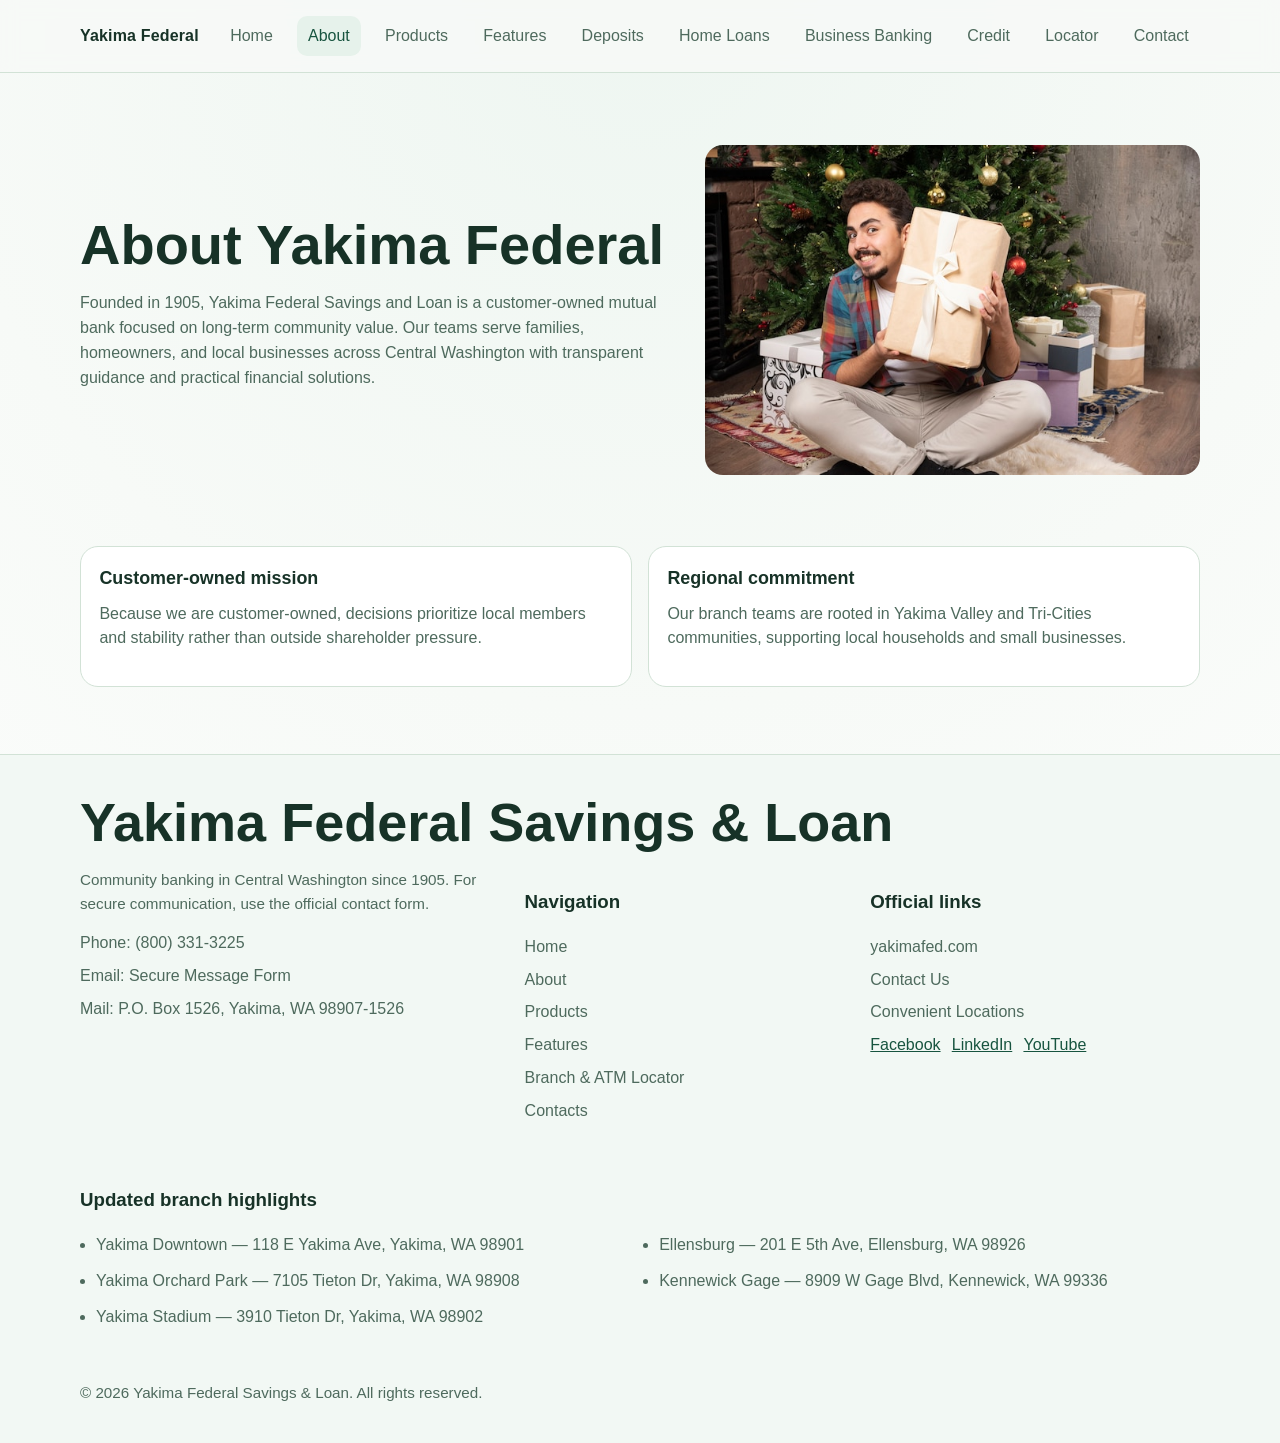
==== yak/about/index.html @ e7537147 "Rebuild site pages with local navigation and shared scripts" ====
<!DOCTYPE html>
<html lang="en">
<head>
  <meta charset="UTF-8">
  <meta name="viewport" content="width=device-width, initial-scale=1.0">
  <title>About | Yakima Federal</title>
  <link rel="stylesheet" href="../css2.css">
  <link rel="stylesheet" href="../site.css">
</head>
<body>
<header class="topbar">
  <div class="container nav-wrap">
    <a class="brand" href="../index.html">Yakima Federal</a>
    <button class="menu-toggle" aria-expanded="false" aria-label="Open menu">Menu</button>
    <nav class="nav-links"><a class="" href="../index.html">Home</a><a class="active" href="../about/index.html">About</a><a class="" href="../products/index.html">Products</a><a class="" href="../features/index.html">Features</a><a class="" href="../deposits-products/index.html">Deposits</a><a class="" href="../home-loans/index.html">Home Loans</a><a class="" href="../business-banking/index.html">Business Banking</a><a class="" href="../credit/index.html">Credit</a><a class="" href="../branch-atm-locator/index.html">Locator</a><a class="" href="../contact/index.html">Contact</a></nav>
  </div>
</header>

<main>
  <section class="hero">
    <div class="container hero-grid">
      <div>
        <h1>About Yakima Federal</h1>
        <p>Founded in 1905, Yakima Federal Savings and Loan is a customer-owned mutual bank focused on long-term community value. Our teams serve families, homeowners, and local businesses across Central Washington with transparent guidance and practical financial solutions.</p>
      </div>
      <img src="portrait-successful-businesswoman-standing-office-smiling-camera_114579-78964.jpg" alt="Yakima Federal leadership">
    </div>
  </section>
  <section class="section" id="information">
    <div class="container grid grid-2">
      <article class="card"><h3>Customer-owned mission</h3><p>Because we are customer-owned, decisions prioritize local members and stability rather than outside shareholder pressure.</p></article>
      <article class="card"><h3>Regional commitment</h3><p>Our branch teams are rooted in Yakima Valley and Tri-Cities communities, supporting local households and small businesses.</p></article>
    </div>
  </section>
</main>
<footer>
  <div class="container footer-inner">
    <h2 class="footer-title">Yakima Federal Savings &amp; Loan</h2>
    <div class="footer-grid">
      <div>
        <p class="small">Community banking in Central Washington since 1905. For secure communication, use the official contact form.</p>
        <ul class="footer-list">
          <li>Phone: <a href="tel:+18003313225">(800) 331-3225</a></li>
          <li>Email: <a href="https://www.yakimafed.com/contact-us/" target="_blank" rel="noopener">Secure Message Form</a></li>
          <li>Mail: P.O. Box 1526, Yakima, WA 98907-1526</li>
        </ul>
      </div>
      <div>
        <h3>Navigation</h3>
        <ul class="footer-list">
          <li><a href="../index.html">Home</a></li>
          <li><a href="../about/index.html">About</a></li>
          <li><a href="../products/index.html">Products</a></li>
          <li><a href="../features/index.html">Features</a></li>
          <li><a href="../branch-atm-locator/index.html">Branch &amp; ATM Locator</a></li>
          <li><a href="../contact/index.html">Contacts</a></li>
        </ul>
      </div>
      <div>
        <h3>Official links</h3>
        <ul class="footer-list">
          <li><a href="https://www.yakimafed.com" target="_blank" rel="noopener">yakimafed.com</a></li>
          <li><a href="https://www.yakimafed.com/contact-us/" target="_blank" rel="noopener">Contact Us</a></li>
          <li><a href="https://www.yakimafed.com/convenient-locations/" target="_blank" rel="noopener">Convenient Locations</a></li>
        </ul>
        <div class="socials">
          <a href="https://www.facebook.com/yakfed" target="_blank" rel="noopener">Facebook</a>
          <a href="https://www.linkedin.com/company/yakfed/" target="_blank" rel="noopener">LinkedIn</a>
          <a href="https://www.youtube.com/@yakimafederal_official" target="_blank" rel="noopener">YouTube</a>
        </div>
      </div>
    </div>
    <div class="section">
      <h3>Updated branch highlights</h3>
      <ul class="location-list"><li>Yakima Downtown — 118 E Yakima Ave, Yakima, WA 98901</li><li>Yakima Orchard Park — 7105 Tieton Dr, Yakima, WA 98908</li><li>Yakima Stadium — 3910 Tieton Dr, Yakima, WA 98902</li><li>Ellensburg — 201 E 5th Ave, Ellensburg, WA 98926</li><li>Kennewick Gage — 8909 W Gage Blvd, Kennewick, WA 99336</li></ul>
    </div>
    <p class="small">© <span class="current-year"></span> Yakima Federal Savings &amp; Loan. All rights reserved.</p>
  </div>
</footer><script src="../site.js"></script>
</body>
</html>
---- yak/css2.css ----
@font-face { font-family: "Inter"; src: url("") format("woff2"); font-style: italic; font-weight: 100; font-display: swap; unicode-range: U+460-52F, U+1C80-1C8A, U+20B4, U+2DE0-2DFF, U+A640-A69F, U+FE2E-FE2F; }
@font-face { font-family: "Inter"; src: url("") format("woff2"); font-style: italic; font-weight: 100; font-display: swap; unicode-range: U+301, U+400-45F, U+490-491, U+4B0-4B1, U+2116; }
@font-face { font-family: "Inter"; src: url("") format("woff2"); font-style: italic; font-weight: 100; font-display: swap; unicode-range: U+1F00-1FFF; }
@font-face { font-family: "Inter"; src: url("") format("woff2"); font-style: italic; font-weight: 100; font-display: swap; unicode-range: U+370-377, U+37A-37F, U+384-38A, U+38C, U+38E-3A1, U+3A3-3FF; }
@font-face { font-family: "Inter"; src: url("") format("woff2"); font-style: italic; font-weight: 100; font-display: swap; unicode-range: U+102-103, U+110-111, U+128-129, U+168-169, U+1A0-1A1, U+1AF-1B0, U+300-301, U+303-304, U+308-309, U+323, U+329, U+1EA0-1EF9, U+20AB; }
@font-face { font-family: "Inter"; src: url("") format("woff2"); font-style: italic; font-weight: 100; font-display: swap; unicode-range: U+100-2BA, U+2BD-2C5, U+2C7-2CC, U+2CE-2D7, U+2DD-2FF, U+304, U+308, U+329, U+1D00-1DBF, U+1E00-1E9F, U+1EF2-1EFF, U+2020, U+20A0-20AB, U+20AD-20C0, U+2113, U+2C60-2C7F, U+A720-A7FF; }
@font-face { font-family: "Inter"; src: url("") format("woff2"); font-style: italic; font-weight: 100; font-display: swap; unicode-range: U+0-FF, U+131, U+152-153, U+2BB-2BC, U+2C6, U+2DA, U+2DC, U+304, U+308, U+329, U+2000-206F, U+20AC, U+2122, U+2191, U+2193, U+2212, U+2215, U+FEFF, U+FFFD; }
@font-face { font-family: "Inter"; src: url("") format("woff2"); font-style: italic; font-weight: 200; font-display: swap; unicode-range: U+460-52F, U+1C80-1C8A, U+20B4, U+2DE0-2DFF, U+A640-A69F, U+FE2E-FE2F; }
@font-face { font-family: "Inter"; src: url("") format("woff2"); font-style: italic; font-weight: 200; font-display: swap; unicode-range: U+301, U+400-45F, U+490-491, U+4B0-4B1, U+2116; }
@font-face { font-family: "Inter"; src: url("") format("woff2"); font-style: italic; font-weight: 200; font-display: swap; unicode-range: U+1F00-1FFF; }
@font-face { font-family: "Inter"; src: url("") format("woff2"); font-style: italic; font-weight: 200; font-display: swap; unicode-range: U+370-377, U+37A-37F, U+384-38A, U+38C, U+38E-3A1, U+3A3-3FF; }
@font-face { font-family: "Inter"; src: url("") format("woff2"); font-style: italic; font-weight: 200; font-display: swap; unicode-range: U+102-103, U+110-111, U+128-129, U+168-169, U+1A0-1A1, U+1AF-1B0, U+300-301, U+303-304, U+308-309, U+323, U+329, U+1EA0-1EF9, U+20AB; }
@font-face { font-family: "Inter"; src: url("") format("woff2"); font-style: italic; font-weight: 200; font-display: swap; unicode-range: U+100-2BA, U+2BD-2C5, U+2C7-2CC, U+2CE-2D7, U+2DD-2FF, U+304, U+308, U+329, U+1D00-1DBF, U+1E00-1E9F, U+1EF2-1EFF, U+2020, U+20A0-20AB, U+20AD-20C0, U+2113, U+2C60-2C7F, U+A720-A7FF; }
@font-face { font-family: "Inter"; src: url("") format("woff2"); font-style: italic; font-weight: 200; font-display: swap; unicode-range: U+0-FF, U+131, U+152-153, U+2BB-2BC, U+2C6, U+2DA, U+2DC, U+304, U+308, U+329, U+2000-206F, U+20AC, U+2122, U+2191, U+2193, U+2212, U+2215, U+FEFF, U+FFFD; }
@font-face { font-family: "Inter"; src: url("") format("woff2"); font-style: italic; font-weight: 300; font-display: swap; unicode-range: U+460-52F, U+1C80-1C8A, U+20B4, U+2DE0-2DFF, U+A640-A69F, U+FE2E-FE2F; }
@font-face { font-family: "Inter"; src: url("") format("woff2"); font-style: italic; font-weight: 300; font-display: swap; unicode-range: U+301, U+400-45F, U+490-491, U+4B0-4B1, U+2116; }
@font-face { font-family: "Inter"; src: url("") format("woff2"); font-style: italic; font-weight: 300; font-display: swap; unicode-range: U+1F00-1FFF; }
@font-face { font-family: "Inter"; src: url("") format("woff2"); font-style: italic; font-weight: 300; font-display: swap; unicode-range: U+370-377, U+37A-37F, U+384-38A, U+38C, U+38E-3A1, U+3A3-3FF; }
@font-face { font-family: "Inter"; src: url("") format("woff2"); font-style: italic; font-weight: 300; font-display: swap; unicode-range: U+102-103, U+110-111, U+128-129, U+168-169, U+1A0-1A1, U+1AF-1B0, U+300-301, U+303-304, U+308-309, U+323, U+329, U+1EA0-1EF9, U+20AB; }
@font-face { font-family: "Inter"; src: url("") format("woff2"); font-style: italic; font-weight: 300; font-display: swap; unicode-range: U+100-2BA, U+2BD-2C5, U+2C7-2CC, U+2CE-2D7, U+2DD-2FF, U+304, U+308, U+329, U+1D00-1DBF, U+1E00-1E9F, U+1EF2-1EFF, U+2020, U+20A0-20AB, U+20AD-20C0, U+2113, U+2C60-2C7F, U+A720-A7FF; }
@font-face { font-family: "Inter"; src: url("") format("woff2"); font-style: italic; font-weight: 300; font-display: swap; unicode-range: U+0-FF, U+131, U+152-153, U+2BB-2BC, U+2C6, U+2DA, U+2DC, U+304, U+308, U+329, U+2000-206F, U+20AC, U+2122, U+2191, U+2193, U+2212, U+2215, U+FEFF, U+FFFD; }
@font-face { font-family: "Inter"; src: url("") format("woff2"); font-style: italic; font-weight: 400; font-display: swap; unicode-range: U+460-52F, U+1C80-1C8A, U+20B4, U+2DE0-2DFF, U+A640-A69F, U+FE2E-FE2F; }
@font-face { font-family: "Inter"; src: url("") format("woff2"); font-style: italic; font-weight: 400; font-display: swap; unicode-range: U+301, U+400-45F, U+490-491, U+4B0-4B1, U+2116; }
@font-face { font-family: "Inter"; src: url("") format("woff2"); font-style: italic; font-weight: 400; font-display: swap; unicode-range: U+1F00-1FFF; }
@font-face { font-family: "Inter"; src: url("") format("woff2"); font-style: italic; font-weight: 400; font-display: swap; unicode-range: U+370-377, U+37A-37F, U+384-38A, U+38C, U+38E-3A1, U+3A3-3FF; }
@font-face { font-family: "Inter"; src: url("") format("woff2"); font-style: italic; font-weight: 400; font-display: swap; unicode-range: U+102-103, U+110-111, U+128-129, U+168-169, U+1A0-1A1, U+1AF-1B0, U+300-301, U+303-304, U+308-309, U+323, U+329, U+1EA0-1EF9, U+20AB; }
@font-face { font-family: "Inter"; src: url("") format("woff2"); font-style: italic; font-weight: 400; font-display: swap; unicode-range: U+100-2BA, U+2BD-2C5, U+2C7-2CC, U+2CE-2D7, U+2DD-2FF, U+304, U+308, U+329, U+1D00-1DBF, U+1E00-1E9F, U+1EF2-1EFF, U+2020, U+20A0-20AB, U+20AD-20C0, U+2113, U+2C60-2C7F, U+A720-A7FF; }
@font-face { font-family: "Inter"; src: url("") format("woff2"); font-style: italic; font-weight: 400; font-display: swap; unicode-range: U+0-FF, U+131, U+152-153, U+2BB-2BC, U+2C6, U+2DA, U+2DC, U+304, U+308, U+329, U+2000-206F, U+20AC, U+2122, U+2191, U+2193, U+2212, U+2215, U+FEFF, U+FFFD; }
@font-face { font-family: "Inter"; src: url("") format("woff2"); font-style: italic; font-weight: 500; font-display: swap; unicode-range: U+460-52F, U+1C80-1C8A, U+20B4, U+2DE0-2DFF, U+A640-A69F, U+FE2E-FE2F; }
@font-face { font-family: "Inter"; src: url("") format("woff2"); font-style: italic; font-weight: 500; font-display: swap; unicode-range: U+301, U+400-45F, U+490-491, U+4B0-4B1, U+2116; }
@font-face { font-family: "Inter"; src: url("") format("woff2"); font-style: italic; font-weight: 500; font-display: swap; unicode-range: U+1F00-1FFF; }
@font-face { font-family: "Inter"; src: url("") format("woff2"); font-style: italic; font-weight: 500; font-display: swap; unicode-range: U+370-377, U+37A-37F, U+384-38A, U+38C, U+38E-3A1, U+3A3-3FF; }
@font-face { font-family: "Inter"; src: url("") format("woff2"); font-style: italic; font-weight: 500; font-display: swap; unicode-range: U+102-103, U+110-111, U+128-129, U+168-169, U+1A0-1A1, U+1AF-1B0, U+300-301, U+303-304, U+308-309, U+323, U+329, U+1EA0-1EF9, U+20AB; }
@font-face { font-family: "Inter"; src: url("") format("woff2"); font-style: italic; font-weight: 500; font-display: swap; unicode-range: U+100-2BA, U+2BD-2C5, U+2C7-2CC, U+2CE-2D7, U+2DD-2FF, U+304, U+308, U+329, U+1D00-1DBF, U+1E00-1E9F, U+1EF2-1EFF, U+2020, U+20A0-20AB, U+20AD-20C0, U+2113, U+2C60-2C7F, U+A720-A7FF; }
@font-face { font-family: "Inter"; src: url("") format("woff2"); font-style: italic; font-weight: 500; font-display: swap; unicode-range: U+0-FF, U+131, U+152-153, U+2BB-2BC, U+2C6, U+2DA, U+2DC, U+304, U+308, U+329, U+2000-206F, U+20AC, U+2122, U+2191, U+2193, U+2212, U+2215, U+FEFF, U+FFFD; }
@font-face { font-family: "Inter"; src: url("") format("woff2"); font-style: italic; font-weight: 600; font-display: swap; unicode-range: U+460-52F, U+1C80-1C8A, U+20B4, U+2DE0-2DFF, U+A640-A69F, U+FE2E-FE2F; }
@font-face { font-family: "Inter"; src: url("") format("woff2"); font-style: italic; font-weight: 600; font-display: swap; unicode-range: U+301, U+400-45F, U+490-491, U+4B0-4B1, U+2116; }
@font-face { font-family: "Inter"; src: url("") format("woff2"); font-style: italic; font-weight: 600; font-display: swap; unicode-range: U+1F00-1FFF; }
@font-face { font-family: "Inter"; src: url("") format("woff2"); font-style: italic; font-weight: 600; font-display: swap; unicode-range: U+370-377, U+37A-37F, U+384-38A, U+38C, U+38E-3A1, U+3A3-3FF; }
@font-face { font-family: "Inter"; src: url("") format("woff2"); font-style: italic; font-weight: 600; font-display: swap; unicode-range: U+102-103, U+110-111, U+128-129, U+168-169, U+1A0-1A1, U+1AF-1B0, U+300-301, U+303-304, U+308-309, U+323, U+329, U+1EA0-1EF9, U+20AB; }
@font-face { font-family: "Inter"; src: url("") format("woff2"); font-style: italic; font-weight: 600; font-display: swap; unicode-range: U+100-2BA, U+2BD-2C5, U+2C7-2CC, U+2CE-2D7, U+2DD-2FF, U+304, U+308, U+329, U+1D00-1DBF, U+1E00-1E9F, U+1EF2-1EFF, U+2020, U+20A0-20AB, U+20AD-20C0, U+2113, U+2C60-2C7F, U+A720-A7FF; }
@font-face { font-family: "Inter"; src: url("") format("woff2"); font-style: italic; font-weight: 600; font-display: swap; unicode-range: U+0-FF, U+131, U+152-153, U+2BB-2BC, U+2C6, U+2DA, U+2DC, U+304, U+308, U+329, U+2000-206F, U+20AC, U+2122, U+2191, U+2193, U+2212, U+2215, U+FEFF, U+FFFD; }
@font-face { font-family: "Inter"; src: url("") format("woff2"); font-style: italic; font-weight: 700; font-display: swap; unicode-range: U+460-52F, U+1C80-1C8A, U+20B4, U+2DE0-2DFF, U+A640-A69F, U+FE2E-FE2F; }
@font-face { font-family: "Inter"; src: url("") format("woff2"); font-style: italic; font-weight: 700; font-display: swap; unicode-range: U+301, U+400-45F, U+490-491, U+4B0-4B1, U+2116; }
@font-face { font-family: "Inter"; src: url("") format("woff2"); font-style: italic; font-weight: 700; font-display: swap; unicode-range: U+1F00-1FFF; }
@font-face { font-family: "Inter"; src: url("") format("woff2"); font-style: italic; font-weight: 700; font-display: swap; unicode-range: U+370-377, U+37A-37F, U+384-38A, U+38C, U+38E-3A1, U+3A3-3FF; }
@font-face { font-family: "Inter"; src: url("") format("woff2"); font-style: italic; font-weight: 700; font-display: swap; unicode-range: U+102-103, U+110-111, U+128-129, U+168-169, U+1A0-1A1, U+1AF-1B0, U+300-301, U+303-304, U+308-309, U+323, U+329, U+1EA0-1EF9, U+20AB; }
@font-face { font-family: "Inter"; src: url("") format("woff2"); font-style: italic; font-weight: 700; font-display: swap; unicode-range: U+100-2BA, U+2BD-2C5, U+2C7-2CC, U+2CE-2D7, U+2DD-2FF, U+304, U+308, U+329, U+1D00-1DBF, U+1E00-1E9F, U+1EF2-1EFF, U+2020, U+20A0-20AB, U+20AD-20C0, U+2113, U+2C60-2C7F, U+A720-A7FF; }
@font-face { font-family: "Inter"; src: url("") format("woff2"); font-style: italic; font-weight: 700; font-display: swap; unicode-range: U+0-FF, U+131, U+152-153, U+2BB-2BC, U+2C6, U+2DA, U+2DC, U+304, U+308, U+329, U+2000-206F, U+20AC, U+2122, U+2191, U+2193, U+2212, U+2215, U+FEFF, U+FFFD; }
@font-face { font-family: "Inter"; src: url("") format("woff2"); font-style: italic; font-weight: 800; font-display: swap; unicode-range: U+460-52F, U+1C80-1C8A, U+20B4, U+2DE0-2DFF, U+A640-A69F, U+FE2E-FE2F; }
@font-face { font-family: "Inter"; src: url("") format("woff2"); font-style: italic; font-weight: 800; font-display: swap; unicode-range: U+301, U+400-45F, U+490-491, U+4B0-4B1, U+2116; }
@font-face { font-family: "Inter"; src: url("") format("woff2"); font-style: italic; font-weight: 800; font-display: swap; unicode-range: U+1F00-1FFF; }
@font-face { font-family: "Inter"; src: url("") format("woff2"); font-style: italic; font-weight: 800; font-display: swap; unicode-range: U+370-377, U+37A-37F, U+384-38A, U+38C, U+38E-3A1, U+3A3-3FF; }
@font-face { font-family: "Inter"; src: url("") format("woff2"); font-style: italic; font-weight: 800; font-display: swap; unicode-range: U+102-103, U+110-111, U+128-129, U+168-169, U+1A0-1A1, U+1AF-1B0, U+300-301, U+303-304, U+308-309, U+323, U+329, U+1EA0-1EF9, U+20AB; }
@font-face { font-family: "Inter"; src: url("") format("woff2"); font-style: italic; font-weight: 800; font-display: swap; unicode-range: U+100-2BA, U+2BD-2C5, U+2C7-2CC, U+2CE-2D7, U+2DD-2FF, U+304, U+308, U+329, U+1D00-1DBF, U+1E00-1E9F, U+1EF2-1EFF, U+2020, U+20A0-20AB, U+20AD-20C0, U+2113, U+2C60-2C7F, U+A720-A7FF; }
@font-face { font-family: "Inter"; src: url("") format("woff2"); font-style: italic; font-weight: 800; font-display: swap; unicode-range: U+0-FF, U+131, U+152-153, U+2BB-2BC, U+2C6, U+2DA, U+2DC, U+304, U+308, U+329, U+2000-206F, U+20AC, U+2122, U+2191, U+2193, U+2212, U+2215, U+FEFF, U+FFFD; }
@font-face { font-family: "Inter"; src: url("") format("woff2"); font-style: italic; font-weight: 900; font-display: swap; unicode-range: U+460-52F, U+1C80-1C8A, U+20B4, U+2DE0-2DFF, U+A640-A69F, U+FE2E-FE2F; }
@font-face { font-family: "Inter"; src: url("") format("woff2"); font-style: italic; font-weight: 900; font-display: swap; unicode-range: U+301, U+400-45F, U+490-491, U+4B0-4B1, U+2116; }
@font-face { font-family: "Inter"; src: url("") format("woff2"); font-style: italic; font-weight: 900; font-display: swap; unicode-range: U+1F00-1FFF; }
@font-face { font-family: "Inter"; src: url("") format("woff2"); font-style: italic; font-weight: 900; font-display: swap; unicode-range: U+370-377, U+37A-37F, U+384-38A, U+38C, U+38E-3A1, U+3A3-3FF; }
@font-face { font-family: "Inter"; src: url("") format("woff2"); font-style: italic; font-weight: 900; font-display: swap; unicode-range: U+102-103, U+110-111, U+128-129, U+168-169, U+1A0-1A1, U+1AF-1B0, U+300-301, U+303-304, U+308-309, U+323, U+329, U+1EA0-1EF9, U+20AB; }
@font-face { font-family: "Inter"; src: url("") format("woff2"); font-style: italic; font-weight: 900; font-display: swap; unicode-range: U+100-2BA, U+2BD-2C5, U+2C7-2CC, U+2CE-2D7, U+2DD-2FF, U+304, U+308, U+329, U+1D00-1DBF, U+1E00-1E9F, U+1EF2-1EFF, U+2020, U+20A0-20AB, U+20AD-20C0, U+2113, U+2C60-2C7F, U+A720-A7FF; }
@font-face { font-family: "Inter"; src: url("") format("woff2"); font-style: italic; font-weight: 900; font-display: swap; unicode-range: U+0-FF, U+131, U+152-153, U+2BB-2BC, U+2C6, U+2DA, U+2DC, U+304, U+308, U+329, U+2000-206F, U+20AC, U+2122, U+2191, U+2193, U+2212, U+2215, U+FEFF, U+FFFD; }
@font-face { font-family: "Inter"; src: url("") format("woff2"); font-style: normal; font-weight: 100; font-display: swap; unicode-range: U+460-52F, U+1C80-1C8A, U+20B4, U+2DE0-2DFF, U+A640-A69F, U+FE2E-FE2F; }
@font-face { font-family: "Inter"; src: url("") format("woff2"); font-style: normal; font-weight: 100; font-display: swap; unicode-range: U+301, U+400-45F, U+490-491, U+4B0-4B1, U+2116; }
@font-face { font-family: "Inter"; src: url("") format("woff2"); font-style: normal; font-weight: 100; font-display: swap; unicode-range: U+1F00-1FFF; }
@font-face { font-family: "Inter"; src: url("") format("woff2"); font-style: normal; font-weight: 100; font-display: swap; unicode-range: U+370-377, U+37A-37F, U+384-38A, U+38C, U+38E-3A1, U+3A3-3FF; }
@font-face { font-family: "Inter"; src: url("") format("woff2"); font-style: normal; font-weight: 100; font-display: swap; unicode-range: U+102-103, U+110-111, U+128-129, U+168-169, U+1A0-1A1, U+1AF-1B0, U+300-301, U+303-304, U+308-309, U+323, U+329, U+1EA0-1EF9, U+20AB; }
@font-face { font-family: "Inter"; src: url("") format("woff2"); font-style: normal; font-weight: 100; font-display: swap; unicode-range: U+100-2BA, U+2BD-2C5, U+2C7-2CC, U+2CE-2D7, U+2DD-2FF, U+304, U+308, U+329, U+1D00-1DBF, U+1E00-1E9F, U+1EF2-1EFF, U+2020, U+20A0-20AB, U+20AD-20C0, U+2113, U+2C60-2C7F, U+A720-A7FF; }
@font-face { font-family: "Inter"; src: url("") format("woff2"); font-style: normal; font-weight: 100; font-display: swap; unicode-range: U+0-FF, U+131, U+152-153, U+2BB-2BC, U+2C6, U+2DA, U+2DC, U+304, U+308, U+329, U+2000-206F, U+20AC, U+2122, U+2191, U+2193, U+2212, U+2215, U+FEFF, U+FFFD; }
@font-face { font-family: "Inter"; src: url("") format("woff2"); font-style: normal; font-weight: 200; font-display: swap; unicode-range: U+460-52F, U+1C80-1C8A, U+20B4, U+2DE0-2DFF, U+A640-A69F, U+FE2E-FE2F; }
@font-face { font-family: "Inter"; src: url("") format("woff2"); font-style: normal; font-weight: 200; font-display: swap; unicode-range: U+301, U+400-45F, U+490-491, U+4B0-4B1, U+2116; }
@font-face { font-family: "Inter"; src: url("") format("woff2"); font-style: normal; font-weight: 200; font-display: swap; unicode-range: U+1F00-1FFF; }
@font-face { font-family: "Inter"; src: url("") format("woff2"); font-style: normal; font-weight: 200; font-display: swap; unicode-range: U+370-377, U+37A-37F, U+384-38A, U+38C, U+38E-3A1, U+3A3-3FF; }
@font-face { font-family: "Inter"; src: url("") format("woff2"); font-style: normal; font-weight: 200; font-display: swap; unicode-range: U+102-103, U+110-111, U+128-129, U+168-169, U+1A0-1A1, U+1AF-1B0, U+300-301, U+303-304, U+308-309, U+323, U+329, U+1EA0-1EF9, U+20AB; }
@font-face { font-family: "Inter"; src: url("") format("woff2"); font-style: normal; font-weight: 200; font-display: swap; unicode-range: U+100-2BA, U+2BD-2C5, U+2C7-2CC, U+2CE-2D7, U+2DD-2FF, U+304, U+308, U+329, U+1D00-1DBF, U+1E00-1E9F, U+1EF2-1EFF, U+2020, U+20A0-20AB, U+20AD-20C0, U+2113, U+2C60-2C7F, U+A720-A7FF; }
@font-face { font-family: "Inter"; src: url("") format("woff2"); font-style: normal; font-weight: 200; font-display: swap; unicode-range: U+0-FF, U+131, U+152-153, U+2BB-2BC, U+2C6, U+2DA, U+2DC, U+304, U+308, U+329, U+2000-206F, U+20AC, U+2122, U+2191, U+2193, U+2212, U+2215, U+FEFF, U+FFFD; }
@font-face { font-family: "Inter"; src: url("") format("woff2"); font-style: normal; font-weight: 300; font-display: swap; unicode-range: U+460-52F, U+1C80-1C8A, U+20B4, U+2DE0-2DFF, U+A640-A69F, U+FE2E-FE2F; }
@font-face { font-family: "Inter"; src: url("") format("woff2"); font-style: normal; font-weight: 300; font-display: swap; unicode-range: U+301, U+400-45F, U+490-491, U+4B0-4B1, U+2116; }
@font-face { font-family: "Inter"; src: url("") format("woff2"); font-style: normal; font-weight: 300; font-display: swap; unicode-range: U+1F00-1FFF; }
@font-face { font-family: "Inter"; src: url("") format("woff2"); font-style: normal; font-weight: 300; font-display: swap; unicode-range: U+370-377, U+37A-37F, U+384-38A, U+38C, U+38E-3A1, U+3A3-3FF; }
@font-face { font-family: "Inter"; src: url("") format("woff2"); font-style: normal; font-weight: 300; font-display: swap; unicode-range: U+102-103, U+110-111, U+128-129, U+168-169, U+1A0-1A1, U+1AF-1B0, U+300-301, U+303-304, U+308-309, U+323, U+329, U+1EA0-1EF9, U+20AB; }
@font-face { font-family: "Inter"; src: url("") format("woff2"); font-style: normal; font-weight: 300; font-display: swap; unicode-range: U+100-2BA, U+2BD-2C5, U+2C7-2CC, U+2CE-2D7, U+2DD-2FF, U+304, U+308, U+329, U+1D00-1DBF, U+1E00-1E9F, U+1EF2-1EFF, U+2020, U+20A0-20AB, U+20AD-20C0, U+2113, U+2C60-2C7F, U+A720-A7FF; }
@font-face { font-family: "Inter"; src: url("") format("woff2"); font-style: normal; font-weight: 300; font-display: swap; unicode-range: U+0-FF, U+131, U+152-153, U+2BB-2BC, U+2C6, U+2DA, U+2DC, U+304, U+308, U+329, U+2000-206F, U+20AC, U+2122, U+2191, U+2193, U+2212, U+2215, U+FEFF, U+FFFD; }
@font-face { font-family: "Inter"; src: url("") format("woff2"); font-style: normal; font-weight: 400; font-display: swap; unicode-range: U+460-52F, U+1C80-1C8A, U+20B4, U+2DE0-2DFF, U+A640-A69F, U+FE2E-FE2F; }
@font-face { font-family: "Inter"; src: url("") format("woff2"); font-style: normal; font-weight: 400; font-display: swap; unicode-range: U+301, U+400-45F, U+490-491, U+4B0-4B1, U+2116; }
@font-face { font-family: "Inter"; src: url("") format("woff2"); font-style: normal; font-weight: 400; font-display: swap; unicode-range: U+1F00-1FFF; }
@font-face { font-family: "Inter"; src: url("") format("woff2"); font-style: normal; font-weight: 400; font-display: swap; unicode-range: U+370-377, U+37A-37F, U+384-38A, U+38C, U+38E-3A1, U+3A3-3FF; }
@font-face { font-family: "Inter"; src: url("") format("woff2"); font-style: normal; font-weight: 400; font-display: swap; unicode-range: U+102-103, U+110-111, U+128-129, U+168-169, U+1A0-1A1, U+1AF-1B0, U+300-301, U+303-304, U+308-309, U+323, U+329, U+1EA0-1EF9, U+20AB; }
@font-face { font-family: "Inter"; src: url("") format("woff2"); font-style: normal; font-weight: 400; font-display: swap; unicode-range: U+100-2BA, U+2BD-2C5, U+2C7-2CC, U+2CE-2D7, U+2DD-2FF, U+304, U+308, U+329, U+1D00-1DBF, U+1E00-1E9F, U+1EF2-1EFF, U+2020, U+20A0-20AB, U+20AD-20C0, U+2113, U+2C60-2C7F, U+A720-A7FF; }
@font-face { font-family: "Inter"; src: url("") format("woff2"); font-style: normal; font-weight: 400; font-display: swap; unicode-range: U+0-FF, U+131, U+152-153, U+2BB-2BC, U+2C6, U+2DA, U+2DC, U+304, U+308, U+329, U+2000-206F, U+20AC, U+2122, U+2191, U+2193, U+2212, U+2215, U+FEFF, U+FFFD; }
@font-face { font-family: "Inter"; src: url("") format("woff2"); font-style: normal; font-weight: 500; font-display: swap; unicode-range: U+460-52F, U+1C80-1C8A, U+20B4, U+2DE0-2DFF, U+A640-A69F, U+FE2E-FE2F; }
@font-face { font-family: "Inter"; src: url("") format("woff2"); font-style: normal; font-weight: 500; font-display: swap; unicode-range: U+301, U+400-45F, U+490-491, U+4B0-4B1, U+2116; }
@font-face { font-family: "Inter"; src: url("") format("woff2"); font-style: normal; font-weight: 500; font-display: swap; unicode-range: U+1F00-1FFF; }
@font-face { font-family: "Inter"; src: url("") format("woff2"); font-style: normal; font-weight: 500; font-display: swap; unicode-range: U+370-377, U+37A-37F, U+384-38A, U+38C, U+38E-3A1, U+3A3-3FF; }
@font-face { font-family: "Inter"; src: url("") format("woff2"); font-style: normal; font-weight: 500; font-display: swap; unicode-range: U+102-103, U+110-111, U+128-129, U+168-169, U+1A0-1A1, U+1AF-1B0, U+300-301, U+303-304, U+308-309, U+323, U+329, U+1EA0-1EF9, U+20AB; }
@font-face { font-family: "Inter"; src: url("") format("woff2"); font-style: normal; font-weight: 500; font-display: swap; unicode-range: U+100-2BA, U+2BD-2C5, U+2C7-2CC, U+2CE-2D7, U+2DD-2FF, U+304, U+308, U+329, U+1D00-1DBF, U+1E00-1E9F, U+1EF2-1EFF, U+2020, U+20A0-20AB, U+20AD-20C0, U+2113, U+2C60-2C7F, U+A720-A7FF; }
@font-face { font-family: "Inter"; src: url("") format("woff2"); font-style: normal; font-weight: 500; font-display: swap; unicode-range: U+0-FF, U+131, U+152-153, U+2BB-2BC, U+2C6, U+2DA, U+2DC, U+304, U+308, U+329, U+2000-206F, U+20AC, U+2122, U+2191, U+2193, U+2212, U+2215, U+FEFF, U+FFFD; }
@font-face { font-family: "Inter"; src: url("") format("woff2"); font-style: normal; font-weight: 600; font-display: swap; unicode-range: U+460-52F, U+1C80-1C8A, U+20B4, U+2DE0-2DFF, U+A640-A69F, U+FE2E-FE2F; }
@font-face { font-family: "Inter"; src: url("") format("woff2"); font-style: normal; font-weight: 600; font-display: swap; unicode-range: U+301, U+400-45F, U+490-491, U+4B0-4B1, U+2116; }
@font-face { font-family: "Inter"; src: url("") format("woff2"); font-style: normal; font-weight: 600; font-display: swap; unicode-range: U+1F00-1FFF; }
@font-face { font-family: "Inter"; src: url("") format("woff2"); font-style: normal; font-weight: 600; font-display: swap; unicode-range: U+370-377, U+37A-37F, U+384-38A, U+38C, U+38E-3A1, U+3A3-3FF; }
@font-face { font-family: "Inter"; src: url("") format("woff2"); font-style: normal; font-weight: 600; font-display: swap; unicode-range: U+102-103, U+110-111, U+128-129, U+168-169, U+1A0-1A1, U+1AF-1B0, U+300-301, U+303-304, U+308-309, U+323, U+329, U+1EA0-1EF9, U+20AB; }
@font-face { font-family: "Inter"; src: url("") format("woff2"); font-style: normal; font-weight: 600; font-display: swap; unicode-range: U+100-2BA, U+2BD-2C5, U+2C7-2CC, U+2CE-2D7, U+2DD-2FF, U+304, U+308, U+329, U+1D00-1DBF, U+1E00-1E9F, U+1EF2-1EFF, U+2020, U+20A0-20AB, U+20AD-20C0, U+2113, U+2C60-2C7F, U+A720-A7FF; }
@font-face { font-family: "Inter"; src: url("") format("woff2"); font-style: normal; font-weight: 600; font-display: swap; unicode-range: U+0-FF, U+131, U+152-153, U+2BB-2BC, U+2C6, U+2DA, U+2DC, U+304, U+308, U+329, U+2000-206F, U+20AC, U+2122, U+2191, U+2193, U+2212, U+2215, U+FEFF, U+FFFD; }
@font-face { font-family: "Inter"; src: url("") format("woff2"); font-style: normal; font-weight: 700; font-display: swap; unicode-range: U+460-52F, U+1C80-1C8A, U+20B4, U+2DE0-2DFF, U+A640-A69F, U+FE2E-FE2F; }
@font-face { font-family: "Inter"; src: url("") format("woff2"); font-style: normal; font-weight: 700; font-display: swap; unicode-range: U+301, U+400-45F, U+490-491, U+4B0-4B1, U+2116; }
@font-face { font-family: "Inter"; src: url("") format("woff2"); font-style: normal; font-weight: 700; font-display: swap; unicode-range: U+1F00-1FFF; }
@font-face { font-family: "Inter"; src: url("") format("woff2"); font-style: normal; font-weight: 700; font-display: swap; unicode-range: U+370-377, U+37A-37F, U+384-38A, U+38C, U+38E-3A1, U+3A3-3FF; }
@font-face { font-family: "Inter"; src: url("") format("woff2"); font-style: normal; font-weight: 700; font-display: swap; unicode-range: U+102-103, U+110-111, U+128-129, U+168-169, U+1A0-1A1, U+1AF-1B0, U+300-301, U+303-304, U+308-309, U+323, U+329, U+1EA0-1EF9, U+20AB; }
@font-face { font-family: "Inter"; src: url("") format("woff2"); font-style: normal; font-weight: 700; font-display: swap; unicode-range: U+100-2BA, U+2BD-2C5, U+2C7-2CC, U+2CE-2D7, U+2DD-2FF, U+304, U+308, U+329, U+1D00-1DBF, U+1E00-1E9F, U+1EF2-1EFF, U+2020, U+20A0-20AB, U+20AD-20C0, U+2113, U+2C60-2C7F, U+A720-A7FF; }
@font-face { font-family: "Inter"; src: url("") format("woff2"); font-style: normal; font-weight: 700; font-display: swap; unicode-range: U+0-FF, U+131, U+152-153, U+2BB-2BC, U+2C6, U+2DA, U+2DC, U+304, U+308, U+329, U+2000-206F, U+20AC, U+2122, U+2191, U+2193, U+2212, U+2215, U+FEFF, U+FFFD; }
@font-face { font-family: "Inter"; src: url("") format("woff2"); font-style: normal; font-weight: 800; font-display: swap; unicode-range: U+460-52F, U+1C80-1C8A, U+20B4, U+2DE0-2DFF, U+A640-A69F, U+FE2E-FE2F; }
@font-face { font-family: "Inter"; src: url("") format("woff2"); font-style: normal; font-weight: 800; font-display: swap; unicode-range: U+301, U+400-45F, U+490-491, U+4B0-4B1, U+2116; }
@font-face { font-family: "Inter"; src: url("") format("woff2"); font-style: normal; font-weight: 800; font-display: swap; unicode-range: U+1F00-1FFF; }
@font-face { font-family: "Inter"; src: url("") format("woff2"); font-style: normal; font-weight: 800; font-display: swap; unicode-range: U+370-377, U+37A-37F, U+384-38A, U+38C, U+38E-3A1, U+3A3-3FF; }
@font-face { font-family: "Inter"; src: url("") format("woff2"); font-style: normal; font-weight: 800; font-display: swap; unicode-range: U+102-103, U+110-111, U+128-129, U+168-169, U+1A0-1A1, U+1AF-1B0, U+300-301, U+303-304, U+308-309, U+323, U+329, U+1EA0-1EF9, U+20AB; }
@font-face { font-family: "Inter"; src: url("") format("woff2"); font-style: normal; font-weight: 800; font-display: swap; unicode-range: U+100-2BA, U+2BD-2C5, U+2C7-2CC, U+2CE-2D7, U+2DD-2FF, U+304, U+308, U+329, U+1D00-1DBF, U+1E00-1E9F, U+1EF2-1EFF, U+2020, U+20A0-20AB, U+20AD-20C0, U+2113, U+2C60-2C7F, U+A720-A7FF; }
@font-face { font-family: "Inter"; src: url("") format("woff2"); font-style: normal; font-weight: 800; font-display: swap; unicode-range: U+0-FF, U+131, U+152-153, U+2BB-2BC, U+2C6, U+2DA, U+2DC, U+304, U+308, U+329, U+2000-206F, U+20AC, U+2122, U+2191, U+2193, U+2212, U+2215, U+FEFF, U+FFFD; }
@font-face { font-family: "Inter"; src: url("") format("woff2"); font-style: normal; font-weight: 900; font-display: swap; unicode-range: U+460-52F, U+1C80-1C8A, U+20B4, U+2DE0-2DFF, U+A640-A69F, U+FE2E-FE2F; }
@font-face { font-family: "Inter"; src: url("") format("woff2"); font-style: normal; font-weight: 900; font-display: swap; unicode-range: U+301, U+400-45F, U+490-491, U+4B0-4B1, U+2116; }
@font-face { font-family: "Inter"; src: url("") format("woff2"); font-style: normal; font-weight: 900; font-display: swap; unicode-range: U+1F00-1FFF; }
@font-face { font-family: "Inter"; src: url("") format("woff2"); font-style: normal; font-weight: 900; font-display: swap; unicode-range: U+370-377, U+37A-37F, U+384-38A, U+38C, U+38E-3A1, U+3A3-3FF; }
@font-face { font-family: "Inter"; src: url("") format("woff2"); font-style: normal; font-weight: 900; font-display: swap; unicode-range: U+102-103, U+110-111, U+128-129, U+168-169, U+1A0-1A1, U+1AF-1B0, U+300-301, U+303-304, U+308-309, U+323, U+329, U+1EA0-1EF9, U+20AB; }
@font-face { font-family: "Inter"; src: url("") format("woff2"); font-style: normal; font-weight: 900; font-display: swap; unicode-range: U+100-2BA, U+2BD-2C5, U+2C7-2CC, U+2CE-2D7, U+2DD-2FF, U+304, U+308, U+329, U+1D00-1DBF, U+1E00-1E9F, U+1EF2-1EFF, U+2020, U+20A0-20AB, U+20AD-20C0, U+2113, U+2C60-2C7F, U+A720-A7FF; }
@font-face { font-family: "Inter"; src: url("") format("woff2"); font-style: normal; font-weight: 900; font-display: swap; unicode-range: U+0-FF, U+131, U+152-153, U+2BB-2BC, U+2C6, U+2DA, U+2DC, U+304, U+308, U+329, U+2000-206F, U+20AC, U+2122, U+2191, U+2193, U+2212, U+2215, U+FEFF, U+FFFD; }
@font-face { font-family: "Inter Tight"; src: url("") format("woff2"); font-style: italic; font-weight: 100; font-display: swap; unicode-range: U+460-52F, U+1C80-1C8A, U+20B4, U+2DE0-2DFF, U+A640-A69F, U+FE2E-FE2F; }
@font-face { font-family: "Inter Tight"; src: url("") format("woff2"); font-style: italic; font-weight: 100; font-display: swap; unicode-range: U+301, U+400-45F, U+490-491, U+4B0-4B1, U+2116; }
@font-face { font-family: "Inter Tight"; src: url("") format("woff2"); font-style: italic; font-weight: 100; font-display: swap; unicode-range: U+1F00-1FFF; }
@font-face { font-family: "Inter Tight"; src: url("") format("woff2"); font-style: italic; font-weight: 100; font-display: swap; unicode-range: U+370-377, U+37A-37F, U+384-38A, U+38C, U+38E-3A1, U+3A3-3FF; }
@font-face { font-family: "Inter Tight"; src: url("") format("woff2"); font-style: italic; font-weight: 100; font-display: swap; unicode-range: U+102-103, U+110-111, U+128-129, U+168-169, U+1A0-1A1, U+1AF-1B0, U+300-301, U+303-304, U+308-309, U+323, U+329, U+1EA0-1EF9, U+20AB; }
@font-face { font-family: "Inter Tight"; src: url("") format("woff2"); font-style: italic; font-weight: 100; font-display: swap; unicode-range: U+100-2BA, U+2BD-2C5, U+2C7-2CC, U+2CE-2D7, U+2DD-2FF, U+304, U+308, U+329, U+1D00-1DBF, U+1E00-1E9F, U+1EF2-1EFF, U+2020, U+20A0-20AB, U+20AD-20C0, U+2113, U+2C60-2C7F, U+A720-A7FF; }
@font-face { font-family: "Inter Tight"; src: url("") format("woff2"); font-style: italic; font-weight: 100; font-display: swap; unicode-range: U+0-FF, U+131, U+152-153, U+2BB-2BC, U+2C6, U+2DA, U+2DC, U+304, U+308, U+329, U+2000-206F, U+20AC, U+2122, U+2191, U+2193, U+2212, U+2215, U+FEFF, U+FFFD; }
@font-face { font-family: "Inter Tight"; src: url("") format("woff2"); font-style: italic; font-weight: 200; font-display: swap; unicode-range: U+460-52F, U+1C80-1C8A, U+20B4, U+2DE0-2DFF, U+A640-A69F, U+FE2E-FE2F; }
@font-face { font-family: "Inter Tight"; src: url("") format("woff2"); font-style: italic; font-weight: 200; font-display: swap; unicode-range: U+301, U+400-45F, U+490-491, U+4B0-4B1, U+2116; }
@font-face { font-family: "Inter Tight"; src: url("") format("woff2"); font-style: italic; font-weight: 200; font-display: swap; unicode-range: U+1F00-1FFF; }
@font-face { font-family: "Inter Tight"; src: url("") format("woff2"); font-style: italic; font-weight: 200; font-display: swap; unicode-range: U+370-377, U+37A-37F, U+384-38A, U+38C, U+38E-3A1, U+3A3-3FF; }
@font-face { font-family: "Inter Tight"; src: url("") format("woff2"); font-style: italic; font-weight: 200; font-display: swap; unicode-range: U+102-103, U+110-111, U+128-129, U+168-169, U+1A0-1A1, U+1AF-1B0, U+300-301, U+303-304, U+308-309, U+323, U+329, U+1EA0-1EF9, U+20AB; }
@font-face { font-family: "Inter Tight"; src: url("") format("woff2"); font-style: italic; font-weight: 200; font-display: swap; unicode-range: U+100-2BA, U+2BD-2C5, U+2C7-2CC, U+2CE-2D7, U+2DD-2FF, U+304, U+308, U+329, U+1D00-1DBF, U+1E00-1E9F, U+1EF2-1EFF, U+2020, U+20A0-20AB, U+20AD-20C0, U+2113, U+2C60-2C7F, U+A720-A7FF; }
@font-face { font-family: "Inter Tight"; src: url("") format("woff2"); font-style: italic; font-weight: 200; font-display: swap; unicode-range: U+0-FF, U+131, U+152-153, U+2BB-2BC, U+2C6, U+2DA, U+2DC, U+304, U+308, U+329, U+2000-206F, U+20AC, U+2122, U+2191, U+2193, U+2212, U+2215, U+FEFF, U+FFFD; }
@font-face { font-family: "Inter Tight"; src: url("") format("woff2"); font-style: italic; font-weight: 300; font-display: swap; unicode-range: U+460-52F, U+1C80-1C8A, U+20B4, U+2DE0-2DFF, U+A640-A69F, U+FE2E-FE2F; }
@font-face { font-family: "Inter Tight"; src: url("") format("woff2"); font-style: italic; font-weight: 300; font-display: swap; unicode-range: U+301, U+400-45F, U+490-491, U+4B0-4B1, U+2116; }
@font-face { font-family: "Inter Tight"; src: url("") format("woff2"); font-style: italic; font-weight: 300; font-display: swap; unicode-range: U+1F00-1FFF; }
@font-face { font-family: "Inter Tight"; src: url("") format("woff2"); font-style: italic; font-weight: 300; font-display: swap; unicode-range: U+370-377, U+37A-37F, U+384-38A, U+38C, U+38E-3A1, U+3A3-3FF; }
@font-face { font-family: "Inter Tight"; src: url("") format("woff2"); font-style: italic; font-weight: 300; font-display: swap; unicode-range: U+102-103, U+110-111, U+128-129, U+168-169, U+1A0-1A1, U+1AF-1B0, U+300-301, U+303-304, U+308-309, U+323, U+329, U+1EA0-1EF9, U+20AB; }
@font-face { font-family: "Inter Tight"; src: url("") format("woff2"); font-style: italic; font-weight: 300; font-display: swap; unicode-range: U+100-2BA, U+2BD-2C5, U+2C7-2CC, U+2CE-2D7, U+2DD-2FF, U+304, U+308, U+329, U+1D00-1DBF, U+1E00-1E9F, U+1EF2-1EFF, U+2020, U+20A0-20AB, U+20AD-20C0, U+2113, U+2C60-2C7F, U+A720-A7FF; }
@font-face { font-family: "Inter Tight"; src: url("") format("woff2"); font-style: italic; font-weight: 300; font-display: swap; unicode-range: U+0-FF, U+131, U+152-153, U+2BB-2BC, U+2C6, U+2DA, U+2DC, U+304, U+308, U+329, U+2000-206F, U+20AC, U+2122, U+2191, U+2193, U+2212, U+2215, U+FEFF, U+FFFD; }
@font-face { font-family: "Inter Tight"; src: url("") format("woff2"); font-style: italic; font-weight: 400; font-display: swap; unicode-range: U+460-52F, U+1C80-1C8A, U+20B4, U+2DE0-2DFF, U+A640-A69F, U+FE2E-FE2F; }
@font-face { font-family: "Inter Tight"; src: url("") format("woff2"); font-style: italic; font-weight: 400; font-display: swap; unicode-range: U+301, U+400-45F, U+490-491, U+4B0-4B1, U+2116; }
@font-face { font-family: "Inter Tight"; src: url("") format("woff2"); font-style: italic; font-weight: 400; font-display: swap; unicode-range: U+1F00-1FFF; }
@font-face { font-family: "Inter Tight"; src: url("") format("woff2"); font-style: italic; font-weight: 400; font-display: swap; unicode-range: U+370-377, U+37A-37F, U+384-38A, U+38C, U+38E-3A1, U+3A3-3FF; }
@font-face { font-family: "Inter Tight"; src: url("") format("woff2"); font-style: italic; font-weight: 400; font-display: swap; unicode-range: U+102-103, U+110-111, U+128-129, U+168-169, U+1A0-1A1, U+1AF-1B0, U+300-301, U+303-304, U+308-309, U+323, U+329, U+1EA0-1EF9, U+20AB; }
@font-face { font-family: "Inter Tight"; src: url("") format("woff2"); font-style: italic; font-weight: 400; font-display: swap; unicode-range: U+100-2BA, U+2BD-2C5, U+2C7-2CC, U+2CE-2D7, U+2DD-2FF, U+304, U+308, U+329, U+1D00-1DBF, U+1E00-1E9F, U+1EF2-1EFF, U+2020, U+20A0-20AB, U+20AD-20C0, U+2113, U+2C60-2C7F, U+A720-A7FF; }
@font-face { font-family: "Inter Tight"; src: url("") format("woff2"); font-style: italic; font-weight: 400; font-display: swap; unicode-range: U+0-FF, U+131, U+152-153, U+2BB-2BC, U+2C6, U+2DA, U+2DC, U+304, U+308, U+329, U+2000-206F, U+20AC, U+2122, U+2191, U+2193, U+2212, U+2215, U+FEFF, U+FFFD; }
@font-face { font-family: "Inter Tight"; src: url("") format("woff2"); font-style: italic; font-weight: 500; font-display: swap; unicode-range: U+460-52F, U+1C80-1C8A, U+20B4, U+2DE0-2DFF, U+A640-A69F, U+FE2E-FE2F; }
@font-face { font-family: "Inter Tight"; src: url("") format("woff2"); font-style: italic; font-weight: 500; font-display: swap; unicode-range: U+301, U+400-45F, U+490-491, U+4B0-4B1, U+2116; }
@font-face { font-family: "Inter Tight"; src: url("") format("woff2"); font-style: italic; font-weight: 500; font-display: swap; unicode-range: U+1F00-1FFF; }
@font-face { font-family: "Inter Tight"; src: url("") format("woff2"); font-style: italic; font-weight: 500; font-display: swap; unicode-range: U+370-377, U+37A-37F, U+384-38A, U+38C, U+38E-3A1, U+3A3-3FF; }
@font-face { font-family: "Inter Tight"; src: url("") format("woff2"); font-style: italic; font-weight: 500; font-display: swap; unicode-range: U+102-103, U+110-111, U+128-129, U+168-169, U+1A0-1A1, U+1AF-1B0, U+300-301, U+303-304, U+308-309, U+323, U+329, U+1EA0-1EF9, U+20AB; }
@font-face { font-family: "Inter Tight"; src: url("") format("woff2"); font-style: italic; font-weight: 500; font-display: swap; unicode-range: U+100-2BA, U+2BD-2C5, U+2C7-2CC, U+2CE-2D7, U+2DD-2FF, U+304, U+308, U+329, U+1D00-1DBF, U+1E00-1E9F, U+1EF2-1EFF, U+2020, U+20A0-20AB, U+20AD-20C0, U+2113, U+2C60-2C7F, U+A720-A7FF; }
@font-face { font-family: "Inter Tight"; src: url("") format("woff2"); font-style: italic; font-weight: 500; font-display: swap; unicode-range: U+0-FF, U+131, U+152-153, U+2BB-2BC, U+2C6, U+2DA, U+2DC, U+304, U+308, U+329, U+2000-206F, U+20AC, U+2122, U+2191, U+2193, U+2212, U+2215, U+FEFF, U+FFFD; }
@font-face { font-family: "Inter Tight"; src: url("") format("woff2"); font-style: italic; font-weight: 600; font-display: swap; unicode-range: U+460-52F, U+1C80-1C8A, U+20B4, U+2DE0-2DFF, U+A640-A69F, U+FE2E-FE2F; }
@font-face { font-family: "Inter Tight"; src: url("") format("woff2"); font-style: italic; font-weight: 600; font-display: swap; unicode-range: U+301, U+400-45F, U+490-491, U+4B0-4B1, U+2116; }
@font-face { font-family: "Inter Tight"; src: url("") format("woff2"); font-style: italic; font-weight: 600; font-display: swap; unicode-range: U+1F00-1FFF; }
@font-face { font-family: "Inter Tight"; src: url("") format("woff2"); font-style: italic; font-weight: 600; font-display: swap; unicode-range: U+370-377, U+37A-37F, U+384-38A, U+38C, U+38E-3A1, U+3A3-3FF; }
@font-face { font-family: "Inter Tight"; src: url("") format("woff2"); font-style: italic; font-weight: 600; font-display: swap; unicode-range: U+102-103, U+110-111, U+128-129, U+168-169, U+1A0-1A1, U+1AF-1B0, U+300-301, U+303-304, U+308-309, U+323, U+329, U+1EA0-1EF9, U+20AB; }
@font-face { font-family: "Inter Tight"; src: url("") format("woff2"); font-style: italic; font-weight: 600; font-display: swap; unicode-range: U+100-2BA, U+2BD-2C5, U+2C7-2CC, U+2CE-2D7, U+2DD-2FF, U+304, U+308, U+329, U+1D00-1DBF, U+1E00-1E9F, U+1EF2-1EFF, U+2020, U+20A0-20AB, U+20AD-20C0, U+2113, U+2C60-2C7F, U+A720-A7FF; }
@font-face { font-family: "Inter Tight"; src: url("") format("woff2"); font-style: italic; font-weight: 600; font-display: swap; unicode-range: U+0-FF, U+131, U+152-153, U+2BB-2BC, U+2C6, U+2DA, U+2DC, U+304, U+308, U+329, U+2000-206F, U+20AC, U+2122, U+2191, U+2193, U+2212, U+2215, U+FEFF, U+FFFD; }
@font-face { font-family: "Inter Tight"; src: url("") format("woff2"); font-style: italic; font-weight: 700; font-display: swap; unicode-range: U+460-52F, U+1C80-1C8A, U+20B4, U+2DE0-2DFF, U+A640-A69F, U+FE2E-FE2F; }
@font-face { font-family: "Inter Tight"; src: url("") format("woff2"); font-style: italic; font-weight: 700; font-display: swap; unicode-range: U+301, U+400-45F, U+490-491, U+4B0-4B1, U+2116; }
@font-face { font-family: "Inter Tight"; src: url("") format("woff2"); font-style: italic; font-weight: 700; font-display: swap; unicode-range: U+1F00-1FFF; }
@font-face { font-family: "Inter Tight"; src: url("") format("woff2"); font-style: italic; font-weight: 700; font-display: swap; unicode-range: U+370-377, U+37A-37F, U+384-38A, U+38C, U+38E-3A1, U+3A3-3FF; }
@font-face { font-family: "Inter Tight"; src: url("") format("woff2"); font-style: italic; font-weight: 700; font-display: swap; unicode-range: U+102-103, U+110-111, U+128-129, U+168-169, U+1A0-1A1, U+1AF-1B0, U+300-301, U+303-304, U+308-309, U+323, U+329, U+1EA0-1EF9, U+20AB; }
@font-face { font-family: "Inter Tight"; src: url("") format("woff2"); font-style: italic; font-weight: 700; font-display: swap; unicode-range: U+100-2BA, U+2BD-2C5, U+2C7-2CC, U+2CE-2D7, U+2DD-2FF, U+304, U+308, U+329, U+1D00-1DBF, U+1E00-1E9F, U+1EF2-1EFF, U+2020, U+20A0-20AB, U+20AD-20C0, U+2113, U+2C60-2C7F, U+A720-A7FF; }
@font-face { font-family: "Inter Tight"; src: url("") format("woff2"); font-style: italic; font-weight: 700; font-display: swap; unicode-range: U+0-FF, U+131, U+152-153, U+2BB-2BC, U+2C6, U+2DA, U+2DC, U+304, U+308, U+329, U+2000-206F, U+20AC, U+2122, U+2191, U+2193, U+2212, U+2215, U+FEFF, U+FFFD; }
@font-face { font-family: "Inter Tight"; src: url("") format("woff2"); font-style: italic; font-weight: 800; font-display: swap; unicode-range: U+460-52F, U+1C80-1C8A, U+20B4, U+2DE0-2DFF, U+A640-A69F, U+FE2E-FE2F; }
@font-face { font-family: "Inter Tight"; src: url("") format("woff2"); font-style: italic; font-weight: 800; font-display: swap; unicode-range: U+301, U+400-45F, U+490-491, U+4B0-4B1, U+2116; }
@font-face { font-family: "Inter Tight"; src: url("") format("woff2"); font-style: italic; font-weight: 800; font-display: swap; unicode-range: U+1F00-1FFF; }
@font-face { font-family: "Inter Tight"; src: url("") format("woff2"); font-style: italic; font-weight: 800; font-display: swap; unicode-range: U+370-377, U+37A-37F, U+384-38A, U+38C, U+38E-3A1, U+3A3-3FF; }
@font-face { font-family: "Inter Tight"; src: url("") format("woff2"); font-style: italic; font-weight: 800; font-display: swap; unicode-range: U+102-103, U+110-111, U+128-129, U+168-169, U+1A0-1A1, U+1AF-1B0, U+300-301, U+303-304, U+308-309, U+323, U+329, U+1EA0-1EF9, U+20AB; }
@font-face { font-family: "Inter Tight"; src: url("") format("woff2"); font-style: italic; font-weight: 800; font-display: swap; unicode-range: U+100-2BA, U+2BD-2C5, U+2C7-2CC, U+2CE-2D7, U+2DD-2FF, U+304, U+308, U+329, U+1D00-1DBF, U+1E00-1E9F, U+1EF2-1EFF, U+2020, U+20A0-20AB, U+20AD-20C0, U+2113, U+2C60-2C7F, U+A720-A7FF; }
@font-face { font-family: "Inter Tight"; src: url("") format("woff2"); font-style: italic; font-weight: 800; font-display: swap; unicode-range: U+0-FF, U+131, U+152-153, U+2BB-2BC, U+2C6, U+2DA, U+2DC, U+304, U+308, U+329, U+2000-206F, U+20AC, U+2122, U+2191, U+2193, U+2212, U+2215, U+FEFF, U+FFFD; }
@font-face { font-family: "Inter Tight"; src: url("") format("woff2"); font-style: italic; font-weight: 900; font-display: swap; unicode-range: U+460-52F, U+1C80-1C8A, U+20B4, U+2DE0-2DFF, U+A640-A69F, U+FE2E-FE2F; }
@font-face { font-family: "Inter Tight"; src: url("") format("woff2"); font-style: italic; font-weight: 900; font-display: swap; unicode-range: U+301, U+400-45F, U+490-491, U+4B0-4B1, U+2116; }
@font-face { font-family: "Inter Tight"; src: url("") format("woff2"); font-style: italic; font-weight: 900; font-display: swap; unicode-range: U+1F00-1FFF; }
@font-face { font-family: "Inter Tight"; src: url("") format("woff2"); font-style: italic; font-weight: 900; font-display: swap; unicode-range: U+370-377, U+37A-37F, U+384-38A, U+38C, U+38E-3A1, U+3A3-3FF; }
@font-face { font-family: "Inter Tight"; src: url("") format("woff2"); font-style: italic; font-weight: 900; font-display: swap; unicode-range: U+102-103, U+110-111, U+128-129, U+168-169, U+1A0-1A1, U+1AF-1B0, U+300-301, U+303-304, U+308-309, U+323, U+329, U+1EA0-1EF9, U+20AB; }
@font-face { font-family: "Inter Tight"; src: url("") format("woff2"); font-style: italic; font-weight: 900; font-display: swap; unicode-range: U+100-2BA, U+2BD-2C5, U+2C7-2CC, U+2CE-2D7, U+2DD-2FF, U+304, U+308, U+329, U+1D00-1DBF, U+1E00-1E9F, U+1EF2-1EFF, U+2020, U+20A0-20AB, U+20AD-20C0, U+2113, U+2C60-2C7F, U+A720-A7FF; }
@font-face { font-family: "Inter Tight"; src: url("") format("woff2"); font-style: italic; font-weight: 900; font-display: swap; unicode-range: U+0-FF, U+131, U+152-153, U+2BB-2BC, U+2C6, U+2DA, U+2DC, U+304, U+308, U+329, U+2000-206F, U+20AC, U+2122, U+2191, U+2193, U+2212, U+2215, U+FEFF, U+FFFD; }
@font-face { font-family: "Inter Tight"; src: url("") format("woff2"); font-style: normal; font-weight: 100; font-display: swap; unicode-range: U+460-52F, U+1C80-1C8A, U+20B4, U+2DE0-2DFF, U+A640-A69F, U+FE2E-FE2F; }
@font-face { font-family: "Inter Tight"; src: url("") format("woff2"); font-style: normal; font-weight: 100; font-display: swap; unicode-range: U+301, U+400-45F, U+490-491, U+4B0-4B1, U+2116; }
@font-face { font-family: "Inter Tight"; src: url("") format("woff2"); font-style: normal; font-weight: 100; font-display: swap; unicode-range: U+1F00-1FFF; }
@font-face { font-family: "Inter Tight"; src: url("") format("woff2"); font-style: normal; font-weight: 100; font-display: swap; unicode-range: U+370-377, U+37A-37F, U+384-38A, U+38C, U+38E-3A1, U+3A3-3FF; }
@font-face { font-family: "Inter Tight"; src: url("") format("woff2"); font-style: normal; font-weight: 100; font-display: swap; unicode-range: U+102-103, U+110-111, U+128-129, U+168-169, U+1A0-1A1, U+1AF-1B0, U+300-301, U+303-304, U+308-309, U+323, U+329, U+1EA0-1EF9, U+20AB; }
@font-face { font-family: "Inter Tight"; src: url("") format("woff2"); font-style: normal; font-weight: 100; font-display: swap; unicode-range: U+100-2BA, U+2BD-2C5, U+2C7-2CC, U+2CE-2D7, U+2DD-2FF, U+304, U+308, U+329, U+1D00-1DBF, U+1E00-1E9F, U+1EF2-1EFF, U+2020, U+20A0-20AB, U+20AD-20C0, U+2113, U+2C60-2C7F, U+A720-A7FF; }
@font-face { font-family: "Inter Tight"; src: url("") format("woff2"); font-style: normal; font-weight: 100; font-display: swap; unicode-range: U+0-FF, U+131, U+152-153, U+2BB-2BC, U+2C6, U+2DA, U+2DC, U+304, U+308, U+329, U+2000-206F, U+20AC, U+2122, U+2191, U+2193, U+2212, U+2215, U+FEFF, U+FFFD; }
@font-face { font-family: "Inter Tight"; src: url("") format("woff2"); font-style: normal; font-weight: 200; font-display: swap; unicode-range: U+460-52F, U+1C80-1C8A, U+20B4, U+2DE0-2DFF, U+A640-A69F, U+FE2E-FE2F; }
@font-face { font-family: "Inter Tight"; src: url("") format("woff2"); font-style: normal; font-weight: 200; font-display: swap; unicode-range: U+301, U+400-45F, U+490-491, U+4B0-4B1, U+2116; }
@font-face { font-family: "Inter Tight"; src: url("") format("woff2"); font-style: normal; font-weight: 200; font-display: swap; unicode-range: U+1F00-1FFF; }
@font-face { font-family: "Inter Tight"; src: url("") format("woff2"); font-style: normal; font-weight: 200; font-display: swap; unicode-range: U+370-377, U+37A-37F, U+384-38A, U+38C, U+38E-3A1, U+3A3-3FF; }
@font-face { font-family: "Inter Tight"; src: url("") format("woff2"); font-style: normal; font-weight: 200; font-display: swap; unicode-range: U+102-103, U+110-111, U+128-129, U+168-169, U+1A0-1A1, U+1AF-1B0, U+300-301, U+303-304, U+308-309, U+323, U+329, U+1EA0-1EF9, U+20AB; }
@font-face { font-family: "Inter Tight"; src: url("") format("woff2"); font-style: normal; font-weight: 200; font-display: swap; unicode-range: U+100-2BA, U+2BD-2C5, U+2C7-2CC, U+2CE-2D7, U+2DD-2FF, U+304, U+308, U+329, U+1D00-1DBF, U+1E00-1E9F, U+1EF2-1EFF, U+2020, U+20A0-20AB, U+20AD-20C0, U+2113, U+2C60-2C7F, U+A720-A7FF; }
@font-face { font-family: "Inter Tight"; src: url("") format("woff2"); font-style: normal; font-weight: 200; font-display: swap; unicode-range: U+0-FF, U+131, U+152-153, U+2BB-2BC, U+2C6, U+2DA, U+2DC, U+304, U+308, U+329, U+2000-206F, U+20AC, U+2122, U+2191, U+2193, U+2212, U+2215, U+FEFF, U+FFFD; }
@font-face { font-family: "Inter Tight"; src: url("") format("woff2"); font-style: normal; font-weight: 300; font-display: swap; unicode-range: U+460-52F, U+1C80-1C8A, U+20B4, U+2DE0-2DFF, U+A640-A69F, U+FE2E-FE2F; }
@font-face { font-family: "Inter Tight"; src: url("") format("woff2"); font-style: normal; font-weight: 300; font-display: swap; unicode-range: U+301, U+400-45F, U+490-491, U+4B0-4B1, U+2116; }
@font-face { font-family: "Inter Tight"; src: url("") format("woff2"); font-style: normal; font-weight: 300; font-display: swap; unicode-range: U+1F00-1FFF; }
@font-face { font-family: "Inter Tight"; src: url("") format("woff2"); font-style: normal; font-weight: 300; font-display: swap; unicode-range: U+370-377, U+37A-37F, U+384-38A, U+38C, U+38E-3A1, U+3A3-3FF; }
@font-face { font-family: "Inter Tight"; src: url("") format("woff2"); font-style: normal; font-weight: 300; font-display: swap; unicode-range: U+102-103, U+110-111, U+128-129, U+168-169, U+1A0-1A1, U+1AF-1B0, U+300-301, U+303-304, U+308-309, U+323, U+329, U+1EA0-1EF9, U+20AB; }
@font-face { font-family: "Inter Tight"; src: url("") format("woff2"); font-style: normal; font-weight: 300; font-display: swap; unicode-range: U+100-2BA, U+2BD-2C5, U+2C7-2CC, U+2CE-2D7, U+2DD-2FF, U+304, U+308, U+329, U+1D00-1DBF, U+1E00-1E9F, U+1EF2-1EFF, U+2020, U+20A0-20AB, U+20AD-20C0, U+2113, U+2C60-2C7F, U+A720-A7FF; }
@font-face { font-family: "Inter Tight"; src: url("") format("woff2"); font-style: normal; font-weight: 300; font-display: swap; unicode-range: U+0-FF, U+131, U+152-153, U+2BB-2BC, U+2C6, U+2DA, U+2DC, U+304, U+308, U+329, U+2000-206F, U+20AC, U+2122, U+2191, U+2193, U+2212, U+2215, U+FEFF, U+FFFD; }
@font-face { font-family: "Inter Tight"; src: url("") format("woff2"); font-style: normal; font-weight: 400; font-display: swap; unicode-range: U+460-52F, U+1C80-1C8A, U+20B4, U+2DE0-2DFF, U+A640-A69F, U+FE2E-FE2F; }
@font-face { font-family: "Inter Tight"; src: url("") format("woff2"); font-style: normal; font-weight: 400; font-display: swap; unicode-range: U+301, U+400-45F, U+490-491, U+4B0-4B1, U+2116; }
@font-face { font-family: "Inter Tight"; src: url("") format("woff2"); font-style: normal; font-weight: 400; font-display: swap; unicode-range: U+1F00-1FFF; }
@font-face { font-family: "Inter Tight"; src: url("") format("woff2"); font-style: normal; font-weight: 400; font-display: swap; unicode-range: U+370-377, U+37A-37F, U+384-38A, U+38C, U+38E-3A1, U+3A3-3FF; }
@font-face { font-family: "Inter Tight"; src: url("") format("woff2"); font-style: normal; font-weight: 400; font-display: swap; unicode-range: U+102-103, U+110-111, U+128-129, U+168-169, U+1A0-1A1, U+1AF-1B0, U+300-301, U+303-304, U+308-309, U+323, U+329, U+1EA0-1EF9, U+20AB; }
@font-face { font-family: "Inter Tight"; src: url("") format("woff2"); font-style: normal; font-weight: 400; font-display: swap; unicode-range: U+100-2BA, U+2BD-2C5, U+2C7-2CC, U+2CE-2D7, U+2DD-2FF, U+304, U+308, U+329, U+1D00-1DBF, U+1E00-1E9F, U+1EF2-1EFF, U+2020, U+20A0-20AB, U+20AD-20C0, U+2113, U+2C60-2C7F, U+A720-A7FF; }
@font-face { font-family: "Inter Tight"; src: url("") format("woff2"); font-style: normal; font-weight: 400; font-display: swap; unicode-range: U+0-FF, U+131, U+152-153, U+2BB-2BC, U+2C6, U+2DA, U+2DC, U+304, U+308, U+329, U+2000-206F, U+20AC, U+2122, U+2191, U+2193, U+2212, U+2215, U+FEFF, U+FFFD; }
@font-face { font-family: "Inter Tight"; src: url("") format("woff2"); font-style: normal; font-weight: 500; font-display: swap; unicode-range: U+460-52F, U+1C80-1C8A, U+20B4, U+2DE0-2DFF, U+A640-A69F, U+FE2E-FE2F; }
@font-face { font-family: "Inter Tight"; src: url("") format("woff2"); font-style: normal; font-weight: 500; font-display: swap; unicode-range: U+301, U+400-45F, U+490-491, U+4B0-4B1, U+2116; }
@font-face { font-family: "Inter Tight"; src: url("") format("woff2"); font-style: normal; font-weight: 500; font-display: swap; unicode-range: U+1F00-1FFF; }
@font-face { font-family: "Inter Tight"; src: url("") format("woff2"); font-style: normal; font-weight: 500; font-display: swap; unicode-range: U+370-377, U+37A-37F, U+384-38A, U+38C, U+38E-3A1, U+3A3-3FF; }
@font-face { font-family: "Inter Tight"; src: url("") format("woff2"); font-style: normal; font-weight: 500; font-display: swap; unicode-range: U+102-103, U+110-111, U+128-129, U+168-169, U+1A0-1A1, U+1AF-1B0, U+300-301, U+303-304, U+308-309, U+323, U+329, U+1EA0-1EF9, U+20AB; }
@font-face { font-family: "Inter Tight"; src: url("") format("woff2"); font-style: normal; font-weight: 500; font-display: swap; unicode-range: U+100-2BA, U+2BD-2C5, U+2C7-2CC, U+2CE-2D7, U+2DD-2FF, U+304, U+308, U+329, U+1D00-1DBF, U+1E00-1E9F, U+1EF2-1EFF, U+2020, U+20A0-20AB, U+20AD-20C0, U+2113, U+2C60-2C7F, U+A720-A7FF; }
@font-face { font-family: "Inter Tight"; src: url("") format("woff2"); font-style: normal; font-weight: 500; font-display: swap; unicode-range: U+0-FF, U+131, U+152-153, U+2BB-2BC, U+2C6, U+2DA, U+2DC, U+304, U+308, U+329, U+2000-206F, U+20AC, U+2122, U+2191, U+2193, U+2212, U+2215, U+FEFF, U+FFFD; }
@font-face { font-family: "Inter Tight"; src: url("") format("woff2"); font-style: normal; font-weight: 600; font-display: swap; unicode-range: U+460-52F, U+1C80-1C8A, U+20B4, U+2DE0-2DFF, U+A640-A69F, U+FE2E-FE2F; }
@font-face { font-family: "Inter Tight"; src: url("") format("woff2"); font-style: normal; font-weight: 600; font-display: swap; unicode-range: U+301, U+400-45F, U+490-491, U+4B0-4B1, U+2116; }
@font-face { font-family: "Inter Tight"; src: url("") format("woff2"); font-style: normal; font-weight: 600; font-display: swap; unicode-range: U+1F00-1FFF; }
@font-face { font-family: "Inter Tight"; src: url("") format("woff2"); font-style: normal; font-weight: 600; font-display: swap; unicode-range: U+370-377, U+37A-37F, U+384-38A, U+38C, U+38E-3A1, U+3A3-3FF; }
@font-face { font-family: "Inter Tight"; src: url("") format("woff2"); font-style: normal; font-weight: 600; font-display: swap; unicode-range: U+102-103, U+110-111, U+128-129, U+168-169, U+1A0-1A1, U+1AF-1B0, U+300-301, U+303-304, U+308-309, U+323, U+329, U+1EA0-1EF9, U+20AB; }
@font-face { font-family: "Inter Tight"; src: url("") format("woff2"); font-style: normal; font-weight: 600; font-display: swap; unicode-range: U+100-2BA, U+2BD-2C5, U+2C7-2CC, U+2CE-2D7, U+2DD-2FF, U+304, U+308, U+329, U+1D00-1DBF, U+1E00-1E9F, U+1EF2-1EFF, U+2020, U+20A0-20AB, U+20AD-20C0, U+2113, U+2C60-2C7F, U+A720-A7FF; }
@font-face { font-family: "Inter Tight"; src: url("") format("woff2"); font-style: normal; font-weight: 600; font-display: swap; unicode-range: U+0-FF, U+131, U+152-153, U+2BB-2BC, U+2C6, U+2DA, U+2DC, U+304, U+308, U+329, U+2000-206F, U+20AC, U+2122, U+2191, U+2193, U+2212, U+2215, U+FEFF, U+FFFD; }
@font-face { font-family: "Inter Tight"; src: url("") format("woff2"); font-style: normal; font-weight: 700; font-display: swap; unicode-range: U+460-52F, U+1C80-1C8A, U+20B4, U+2DE0-2DFF, U+A640-A69F, U+FE2E-FE2F; }
@font-face { font-family: "Inter Tight"; src: url("") format("woff2"); font-style: normal; font-weight: 700; font-display: swap; unicode-range: U+301, U+400-45F, U+490-491, U+4B0-4B1, U+2116; }
@font-face { font-family: "Inter Tight"; src: url("") format("woff2"); font-style: normal; font-weight: 700; font-display: swap; unicode-range: U+1F00-1FFF; }
@font-face { font-family: "Inter Tight"; src: url("") format("woff2"); font-style: normal; font-weight: 700; font-display: swap; unicode-range: U+370-377, U+37A-37F, U+384-38A, U+38C, U+38E-3A1, U+3A3-3FF; }
@font-face { font-family: "Inter Tight"; src: url("") format("woff2"); font-style: normal; font-weight: 700; font-display: swap; unicode-range: U+102-103, U+110-111, U+128-129, U+168-169, U+1A0-1A1, U+1AF-1B0, U+300-301, U+303-304, U+308-309, U+323, U+329, U+1EA0-1EF9, U+20AB; }
@font-face { font-family: "Inter Tight"; src: url("") format("woff2"); font-style: normal; font-weight: 700; font-display: swap; unicode-range: U+100-2BA, U+2BD-2C5, U+2C7-2CC, U+2CE-2D7, U+2DD-2FF, U+304, U+308, U+329, U+1D00-1DBF, U+1E00-1E9F, U+1EF2-1EFF, U+2020, U+20A0-20AB, U+20AD-20C0, U+2113, U+2C60-2C7F, U+A720-A7FF; }
@font-face { font-family: "Inter Tight"; src: url("") format("woff2"); font-style: normal; font-weight: 700; font-display: swap; unicode-range: U+0-FF, U+131, U+152-153, U+2BB-2BC, U+2C6, U+2DA, U+2DC, U+304, U+308, U+329, U+2000-206F, U+20AC, U+2122, U+2191, U+2193, U+2212, U+2215, U+FEFF, U+FFFD; }
@font-face { font-family: "Inter Tight"; src: url("") format("woff2"); font-style: normal; font-weight: 800; font-display: swap; unicode-range: U+460-52F, U+1C80-1C8A, U+20B4, U+2DE0-2DFF, U+A640-A69F, U+FE2E-FE2F; }
@font-face { font-family: "Inter Tight"; src: url("") format("woff2"); font-style: normal; font-weight: 800; font-display: swap; unicode-range: U+301, U+400-45F, U+490-491, U+4B0-4B1, U+2116; }
@font-face { font-family: "Inter Tight"; src: url("") format("woff2"); font-style: normal; font-weight: 800; font-display: swap; unicode-range: U+1F00-1FFF; }
@font-face { font-family: "Inter Tight"; src: url("") format("woff2"); font-style: normal; font-weight: 800; font-display: swap; unicode-range: U+370-377, U+37A-37F, U+384-38A, U+38C, U+38E-3A1, U+3A3-3FF; }
@font-face { font-family: "Inter Tight"; src: url("") format("woff2"); font-style: normal; font-weight: 800; font-display: swap; unicode-range: U+102-103, U+110-111, U+128-129, U+168-169, U+1A0-1A1, U+1AF-1B0, U+300-301, U+303-304, U+308-309, U+323, U+329, U+1EA0-1EF9, U+20AB; }
@font-face { font-family: "Inter Tight"; src: url("") format("woff2"); font-style: normal; font-weight: 800; font-display: swap; unicode-range: U+100-2BA, U+2BD-2C5, U+2C7-2CC, U+2CE-2D7, U+2DD-2FF, U+304, U+308, U+329, U+1D00-1DBF, U+1E00-1E9F, U+1EF2-1EFF, U+2020, U+20A0-20AB, U+20AD-20C0, U+2113, U+2C60-2C7F, U+A720-A7FF; }
@font-face { font-family: "Inter Tight"; src: url("") format("woff2"); font-style: normal; font-weight: 800; font-display: swap; unicode-range: U+0-FF, U+131, U+152-153, U+2BB-2BC, U+2C6, U+2DA, U+2DC, U+304, U+308, U+329, U+2000-206F, U+20AC, U+2122, U+2191, U+2193, U+2212, U+2215, U+FEFF, U+FFFD; }
@font-face { font-family: "Inter Tight"; src: url("") format("woff2"); font-style: normal; font-weight: 900; font-display: swap; unicode-range: U+460-52F, U+1C80-1C8A, U+20B4, U+2DE0-2DFF, U+A640-A69F, U+FE2E-FE2F; }
@font-face { font-family: "Inter Tight"; src: url("") format("woff2"); font-style: normal; font-weight: 900; font-display: swap; unicode-range: U+301, U+400-45F, U+490-491, U+4B0-4B1, U+2116; }
@font-face { font-family: "Inter Tight"; src: url("") format("woff2"); font-style: normal; font-weight: 900; font-display: swap; unicode-range: U+1F00-1FFF; }
@font-face { font-family: "Inter Tight"; src: url("") format("woff2"); font-style: normal; font-weight: 900; font-display: swap; unicode-range: U+370-377, U+37A-37F, U+384-38A, U+38C, U+38E-3A1, U+3A3-3FF; }
@font-face { font-family: "Inter Tight"; src: url("") format("woff2"); font-style: normal; font-weight: 900; font-display: swap; unicode-range: U+102-103, U+110-111, U+128-129, U+168-169, U+1A0-1A1, U+1AF-1B0, U+300-301, U+303-304, U+308-309, U+323, U+329, U+1EA0-1EF9, U+20AB; }
@font-face { font-family: "Inter Tight"; src: url("") format("woff2"); font-style: normal; font-weight: 900; font-display: swap; unicode-range: U+100-2BA, U+2BD-2C5, U+2C7-2CC, U+2CE-2D7, U+2DD-2FF, U+304, U+308, U+329, U+1D00-1DBF, U+1E00-1E9F, U+1EF2-1EFF, U+2020, U+20A0-20AB, U+20AD-20C0, U+2113, U+2C60-2C7F, U+A720-A7FF; }
@font-face { font-family: "Inter Tight"; src: url("") format("woff2"); font-style: normal; font-weight: 900; font-display: swap; unicode-range: U+0-FF, U+131, U+152-153, U+2BB-2BC, U+2C6, U+2DA, U+2DC, U+304, U+308, U+329, U+2000-206F, U+20AC, U+2122, U+2191, U+2193, U+2212, U+2215, U+FEFF, U+FFFD; }
---- yak/site.css ----
:root {
  --bg: #f7faf7;
  --card: #ffffff;
  --text: #173227;
  --muted: #4e6a5d;
  --line: #d2e2d6;
  --accent: #1f6f52;
  --accent-dark: #17543f;
}
* { box-sizing: border-box; }
html, body { margin: 0; padding: 0; }
body {
  font-family: Inter, Mulish, Arial, sans-serif;
  background: radial-gradient(circle at top, #eef6f1 0%, #f7faf7 45%, #ffffff 100%);
  color: var(--text);
  line-height: 1.55;
}
a { color: inherit; text-decoration: none; }
img { max-width: 100%; border-radius: 18px; }
.container { width: min(1120px, 92%); margin: 0 auto; }
.topbar {
  position: sticky; top: 0; z-index: 30; backdrop-filter: blur(8px);
  background: rgba(247, 250, 247, 0.85); border-bottom: 1px solid var(--line);
}
.nav-wrap { display: flex; align-items: center; justify-content: space-between; gap: 1rem; min-height: 72px; }
.brand { font-weight: 700; letter-spacing: .01em; }
.menu-toggle { display: none; border: 1px solid var(--line); background: #fff; border-radius: 10px; padding: .45rem .7rem; cursor: pointer; }
.nav-links { display: flex; gap: .8rem; align-items: center; flex-wrap: wrap; }
.nav-links a { padding: .45rem .7rem; border-radius: 10px; color: var(--muted); }
.nav-links a:hover, .nav-links a.active { background: #e6f2eb; color: var(--accent-dark); }
.hero { padding: 4.5rem 0 2.2rem; }
.hero-grid { display: grid; gap: 1.3rem; grid-template-columns: 1.1fr .9fr; align-items: center; }
h1 { font-size: clamp(2rem, 5vw, 3.5rem); line-height: 1.1; margin: 0 0 1rem; }
h2 { font-size: clamp(1.5rem, 3.2vw, 2.4rem); line-height: 1.2; margin: 0 0 .8rem; }
p { margin: 0 0 1rem; color: var(--muted); }
.actions { display: flex; flex-wrap: wrap; gap: .65rem; }
.btn { display: inline-flex; align-items: center; justify-content: center; border-radius: 999px; padding: .65rem 1rem; font-weight: 600; border: 1px solid transparent; }
.btn.primary { background: var(--accent); color: #fff; }
.btn.primary:hover { background: var(--accent-dark); }
.btn.secondary { border-color: var(--line); color: var(--accent-dark); background: #fff; }
.section { padding: 2.2rem 0; }
.grid { display: grid; gap: 1rem; }
.grid-2 { grid-template-columns: repeat(2, minmax(0, 1fr)); }
.grid-3 { grid-template-columns: repeat(3, minmax(0, 1fr)); }
.card { background: var(--card); border: 1px solid var(--line); border-radius: 18px; padding: 1.15rem; }
.card h3 { margin: 0 0 .55rem; font-size: 1.12rem; }
ul.clean { margin: .25rem 0 0; padding-left: 1.1rem; color: var(--muted); }
ul.clean li { margin-bottom: .35rem; }
.faq-sector { margin-top: .8rem; }
.faq-item { border-top: 1px solid var(--line); }
.faq-question { width: 100%; text-align: left; padding: .9rem 0; font-weight: 600; color: var(--text); cursor: pointer; background: none; }
.faq-answer { display: none; padding: 0 0 1rem; color: var(--muted); }
.faq-item.open .faq-answer { display: block; }
footer { margin-top: 2rem; border-top: 1px solid var(--line); background: #f2f8f4; }
.footer-inner { padding: 2.2rem 0 1.4rem; }
.footer-title { font-weight: 700; margin: 0 0 .85rem; white-space: nowrap; }
.footer-grid { display: grid; grid-template-columns: 1.3fr 1fr 1fr; gap: 1rem; }
.footer-list { list-style: none; margin: 0; padding: 0; }
.footer-list li { margin: .5rem 0; color: var(--muted); }
.small { color: var(--muted); font-size: .95rem; }
.socials { display: flex; gap: .7rem; flex-wrap: wrap; }
.socials a { color: var(--accent-dark); text-decoration: underline; }
.location-list { columns: 2; column-gap: 1.4rem; padding-left: 1rem; }
.location-list li { margin-bottom: .7rem; break-inside: avoid; color: var(--muted); }
@media (max-width: 980px) {
  .hero-grid, .grid-3, .footer-grid { grid-template-columns: 1fr; }
  .grid-2 { grid-template-columns: 1fr; }
  .location-list { columns: 1; }
}
@media (max-width: 820px) {
  .menu-toggle { display: inline-flex; }
  .nav-links { display: none; position: absolute; left: 4%; right: 4%; top: 78px; background: #fff; border: 1px solid var(--line); border-radius: 14px; padding: .8rem; flex-direction: column; align-items: stretch; }
  .nav-links.open { display: flex; }
  .nav-links a { padding: .6rem .7rem; }
}
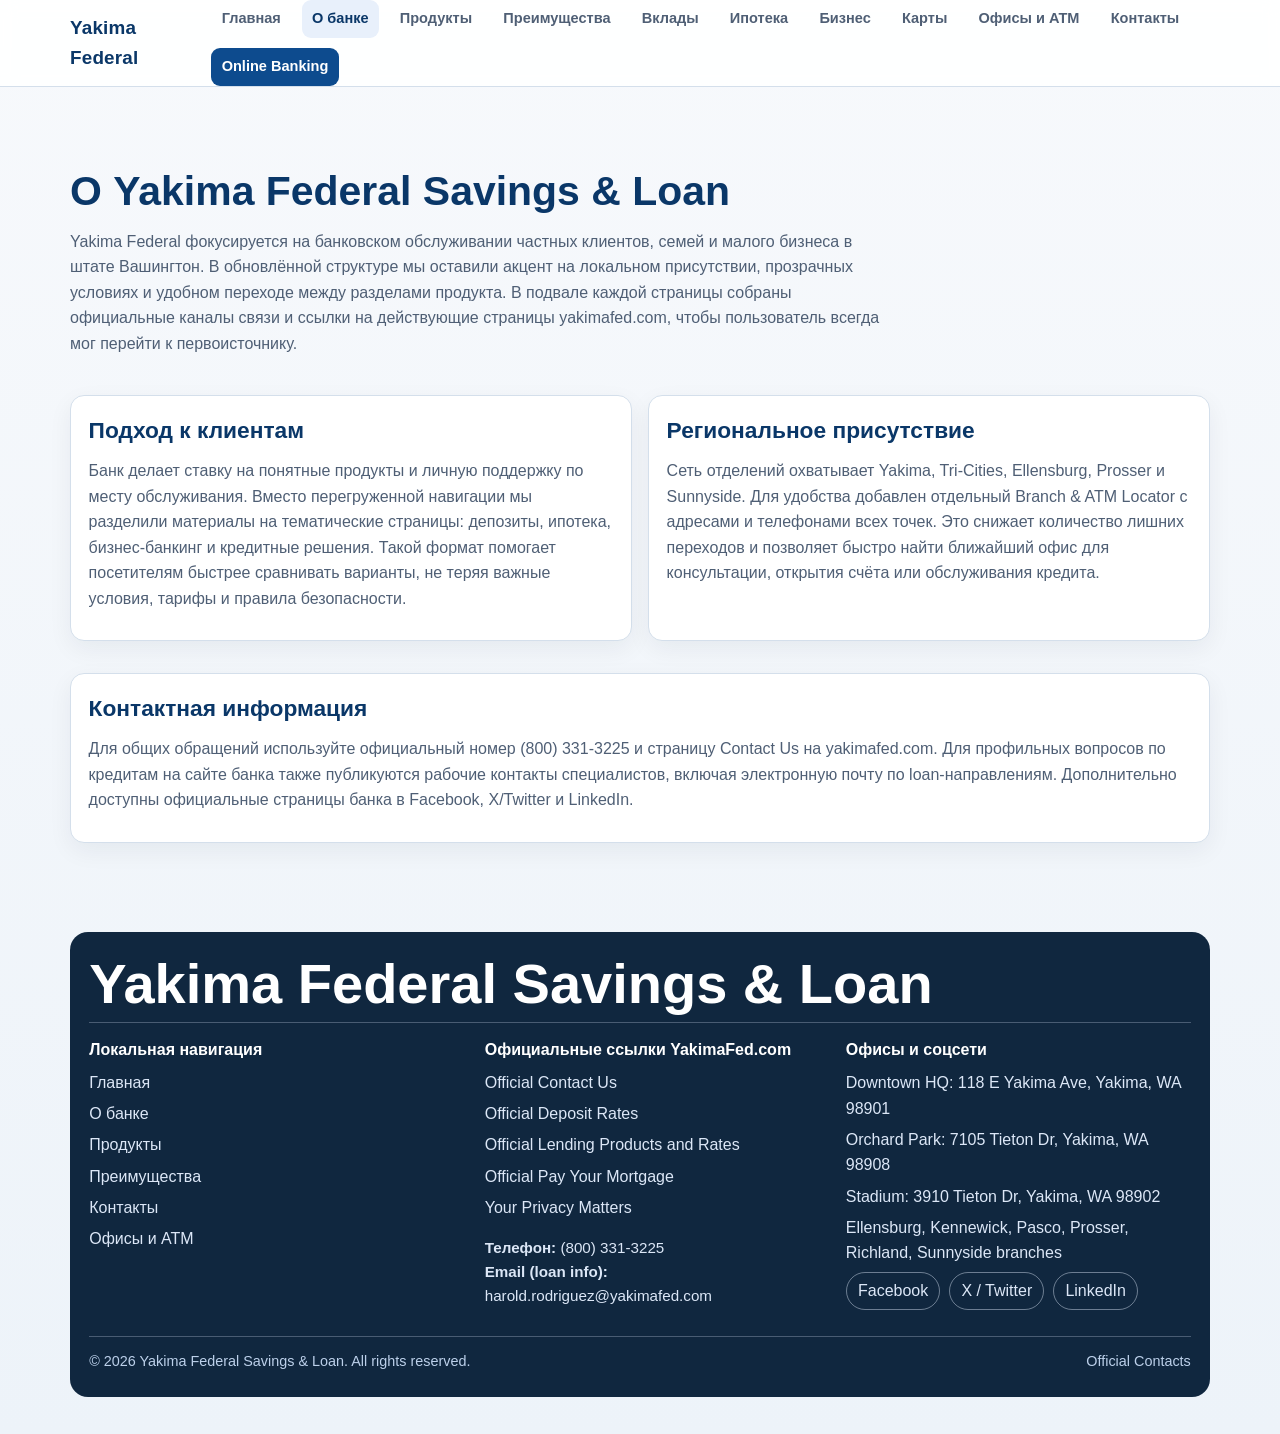
==== commit 224048de: "Unpack archive and rebuild Yakima Federal site pages" ====
--- a/yak/about/index.html
+++ b/yak/about/index.html
@@ -1,81 +1,65 @@
 <!DOCTYPE html>
-<html lang="en">
+<html lang="ru">
 <head>
   <meta charset="UTF-8">
   <meta name="viewport" content="width=device-width, initial-scale=1.0">
-  <title>About | Yakima Federal</title>
-  <link rel="stylesheet" href="../css2.css">
-  <link rel="stylesheet" href="../site.css">
+  <title>О банке | Yakima Federal</title>
+  <link rel="stylesheet" href="/yak/site.css">
 </head>
 <body>
-<header class="topbar">
-  <div class="container nav-wrap">
-    <a class="brand" href="../index.html">Yakima Federal</a>
-    <button class="menu-toggle" aria-expanded="false" aria-label="Open menu">Menu</button>
-    <nav class="nav-links"><a class="" href="../index.html">Home</a><a class="active" href="../about/index.html">About</a><a class="" href="../products/index.html">Products</a><a class="" href="../features/index.html">Features</a><a class="" href="../deposits-products/index.html">Deposits</a><a class="" href="../home-loans/index.html">Home Loans</a><a class="" href="../business-banking/index.html">Business Banking</a><a class="" href="../credit/index.html">Credit</a><a class="" href="../branch-atm-locator/index.html">Locator</a><a class="" href="../contact/index.html">Contact</a></nav>
-  </div>
-</header>
+  <header class="site-header">
+    <div class="container nav-wrap">
+      <a class="brand" href="/yak/index.html">Yakima Federal</a>
+      <button class="nav-toggle" data-nav-toggle aria-label="Открыть меню" aria-expanded="false">☰</button>
+      <nav class="nav-menu" data-nav-menu>
+        <a href="/yak/index.html" class="">Главная</a><a href="/yak/about/index.html" class="active">О банке</a><a href="/yak/products/index.html" class="">Продукты</a><a href="/yak/features/index.html" class="">Преимущества</a><a href="/yak/deposits-products/index.html" class="">Вклады</a><a href="/yak/home-loans/index.html" class="">Ипотека</a><a href="/yak/business-banking/index.html" class="">Бизнес</a><a href="/yak/credit/index.html" class="">Карты</a><a href="/yak/branch-atm-locator/index.html" class="">Офисы и ATM</a><a href="/yak/contact/index.html" class="">Контакты</a>
+        <a href="https://www.yakimafed.com/online-banking/" class="online-link" target="_blank" rel="noopener noreferrer">Online Banking</a>
+      </nav>
+    </div>
+  </header>
 
-<main>
-  <section class="hero">
-    <div class="container hero-grid">
-      <div>
-        <h1>About Yakima Federal</h1>
-        <p>Founded in 1905, Yakima Federal Savings and Loan is a customer-owned mutual bank focused on long-term community value. Our teams serve families, homeowners, and local businesses across Central Washington with transparent guidance and practical financial solutions.</p>
+  <main>
+    <section class="hero" id="top">
+      <div class="container">
+        <h1>О Yakima Federal Savings & Loan</h1>
+        <p>Yakima Federal фокусируется на банковском обслуживании частных клиентов, семей и малого бизнеса в штате Вашингтон. В обновлённой структуре мы оставили акцент на локальном присутствии, прозрачных условиях и удобном переходе между разделами продукта. В подвале каждой страницы собраны официальные каналы связи и ссылки на действующие страницы yakimafed.com, чтобы пользователь всегда мог перейти к первоисточнику.</p>
       </div>
-      <img src="portrait-successful-businesswoman-standing-office-smiling-camera_114579-78964.jpg" alt="Yakima Federal leadership">
-    </div>
-  </section>
-  <section class="section" id="information">
-    <div class="container grid grid-2">
-      <article class="card"><h3>Customer-owned mission</h3><p>Because we are customer-owned, decisions prioritize local members and stability rather than outside shareholder pressure.</p></article>
-      <article class="card"><h3>Regional commitment</h3><p>Our branch teams are rooted in Yakima Valley and Tri-Cities communities, supporting local households and small businesses.</p></article>
-    </div>
-  </section>
-</main>
-<footer>
-  <div class="container footer-inner">
-    <h2 class="footer-title">Yakima Federal Savings &amp; Loan</h2>
-    <div class="footer-grid">
-      <div>
-        <p class="small">Community banking in Central Washington since 1905. For secure communication, use the official contact form.</p>
-        <ul class="footer-list">
-          <li>Phone: <a href="tel:+18003313225">(800) 331-3225</a></li>
-          <li>Email: <a href="https://www.yakimafed.com/contact-us/" target="_blank" rel="noopener">Secure Message Form</a></li>
-          <li>Mail: P.O. Box 1526, Yakima, WA 98907-1526</li>
-        </ul>
-      </div>
-      <div>
-        <h3>Navigation</h3>
-        <ul class="footer-list">
-          <li><a href="../index.html">Home</a></li>
-          <li><a href="../about/index.html">About</a></li>
-          <li><a href="../products/index.html">Products</a></li>
-          <li><a href="../features/index.html">Features</a></li>
-          <li><a href="../branch-atm-locator/index.html">Branch &amp; ATM Locator</a></li>
-          <li><a href="../contact/index.html">Contacts</a></li>
-        </ul>
-      </div>
-      <div>
-        <h3>Official links</h3>
-        <ul class="footer-list">
-          <li><a href="https://www.yakimafed.com" target="_blank" rel="noopener">yakimafed.com</a></li>
-          <li><a href="https://www.yakimafed.com/contact-us/" target="_blank" rel="noopener">Contact Us</a></li>
-          <li><a href="https://www.yakimafed.com/convenient-locations/" target="_blank" rel="noopener">Convenient Locations</a></li>
-        </ul>
-        <div class="socials">
-          <a href="https://www.facebook.com/yakfed" target="_blank" rel="noopener">Facebook</a>
-          <a href="https://www.linkedin.com/company/yakfed/" target="_blank" rel="noopener">LinkedIn</a>
-          <a href="https://www.youtube.com/@yakimafederal_official" target="_blank" rel="noopener">YouTube</a>
+    </section>
+    
+<section class="section"><div class="container grid cols-2">
+  <article class="card"><h2>Подход к клиентам</h2><p>Банк делает ставку на понятные продукты и личную поддержку по месту обслуживания. Вместо перегруженной навигации мы разделили материалы на тематические страницы: депозиты, ипотека, бизнес-банкинг и кредитные решения. Такой формат помогает посетителям быстрее сравнивать варианты, не теряя важные условия, тарифы и правила безопасности.</p></article>
+  <article class="card"><h2>Региональное присутствие</h2><p>Сеть отделений охватывает Yakima, Tri-Cities, Ellensburg, Prosser и Sunnyside. Для удобства добавлен отдельный Branch & ATM Locator с адресами и телефонами всех точек. Это снижает количество лишних переходов и позволяет быстро найти ближайший офис для консультации, открытия счёта или обслуживания кредита.</p></article>
+</div></section>
+<section class="section"><div class="container card"><h2>Контактная информация</h2><p>Для общих обращений используйте официальный номер (800) 331-3225 и страницу Contact Us на yakimafed.com. Для профильных вопросов по кредитам на сайте банка также публикуются рабочие контакты специалистов, включая электронную почту по loan-направлениям. Дополнительно доступны официальные страницы банка в Facebook, X/Twitter и LinkedIn.</p></div></section>
+
+  </main>
+
+  <footer class="site-footer">
+    <div class="container footer-shell">
+      <h2 class="footer-title" data-footer-title>Yakima Federal Savings &amp; Loan</h2>
+      <div class="footer-grid">
+        <div>
+          <h3>Локальная навигация</h3>
+          <ul><li><a href="/yak/index.html">Главная</a></li><li><a href="/yak/about/index.html">О банке</a></li><li><a href="/yak/products/index.html">Продукты</a></li><li><a href="/yak/features/index.html">Преимущества</a></li><li><a href="/yak/contact/index.html">Контакты</a></li><li><a href="/yak/branch-atm-locator/index.html">Офисы и ATM</a></li></ul>
+        </div>
+        <div>
+          <h3>Официальные ссылки YakimaFed.com</h3>
+          <ul><li><a href="https://www.yakimafed.com/contact-us/" target="_blank" rel="noopener noreferrer">Official Contact Us</a></li><li><a href="https://www.yakimafed.com/deposit-products/deposit-rates/" target="_blank" rel="noopener noreferrer">Official Deposit Rates</a></li><li><a href="https://www.yakimafed.com/lending-products-and-rates/" target="_blank" rel="noopener noreferrer">Official Lending Products and Rates</a></li><li><a href="https://www.yakimafed.com/pay-your-mortgage/" target="_blank" rel="noopener noreferrer">Official Pay Your Mortgage</a></li><li><a href="https://www.yakimafed.com/privacy-and-security/" target="_blank" rel="noopener noreferrer">Your Privacy Matters</a></li></ul>
+          <p class="kv"><strong>Телефон:</strong> <a href="tel:+18003313225">(800) 331-3225</a><br><strong>Email (loan info):</strong> <a href="mailto:harold.rodriguez@yakimafed.com">harold.rodriguez@yakimafed.com</a></p>
+        </div>
+        <div>
+          <h3>Офисы и соцсети</h3>
+          <ul><li>Downtown HQ: 118 E Yakima Ave, Yakima, WA 98901</li><li>Orchard Park: 7105 Tieton Dr, Yakima, WA 98908</li><li>Stadium: 3910 Tieton Dr, Yakima, WA 98902</li><li>Ellensburg, Kennewick, Pasco, Prosser, Richland, Sunnyside branches</li></ul>
+          <div class="socials"><a href="https://www.facebook.com/yakfed" target="_blank" rel="noopener noreferrer">Facebook</a><a href="https://twitter.com/yakfed" target="_blank" rel="noopener noreferrer">X / Twitter</a><a href="https://www.linkedin.com/company/yakfed/" target="_blank" rel="noopener noreferrer">LinkedIn</a></div>
         </div>
       </div>
+      <div class="footer-note">
+        <span>© <span data-year></span> Yakima Federal Savings &amp; Loan. All rights reserved.</span>
+        <span><a href="https://www.yakimafed.com/contact-us/" target="_blank" rel="noopener noreferrer">Official Contacts</a></span>
+      </div>
     </div>
-    <div class="section">
-      <h3>Updated branch highlights</h3>
-      <ul class="location-list"><li>Yakima Downtown — 118 E Yakima Ave, Yakima, WA 98901</li><li>Yakima Orchard Park — 7105 Tieton Dr, Yakima, WA 98908</li><li>Yakima Stadium — 3910 Tieton Dr, Yakima, WA 98902</li><li>Ellensburg — 201 E 5th Ave, Ellensburg, WA 98926</li><li>Kennewick Gage — 8909 W Gage Blvd, Kennewick, WA 99336</li></ul>
-    </div>
-    <p class="small">© <span class="current-year"></span> Yakima Federal Savings &amp; Loan. All rights reserved.</p>
-  </div>
-</footer><script src="../site.js"></script>
+  </footer>
+
+  <script src="/yak/site.js"></script>
 </body>
 </html>
--- a/yak/site.css
+++ b/yak/site.css
@@ -1,75 +1,71 @@
 :root {
-  --bg: #f7faf7;
-  --card: #ffffff;
-  --text: #173227;
-  --muted: #4e6a5d;
-  --line: #d2e2d6;
-  --accent: #1f6f52;
-  --accent-dark: #17543f;
+  --bg: #f4f7fb;
+  --surface: #ffffff;
+  --text: #122033;
+  --muted: #4f5f75;
+  --brand: #0d4b8e;
+  --brand-dark: #0a3768;
+  --border: #d4dfeb;
+  --max: 1140px;
+  --radius: 14px;
 }
 * { box-sizing: border-box; }
-html, body { margin: 0; padding: 0; }
+html { scroll-behavior: smooth; }
 body {
-  font-family: Inter, Mulish, Arial, sans-serif;
-  background: radial-gradient(circle at top, #eef6f1 0%, #f7faf7 45%, #ffffff 100%);
+  margin: 0;
+  font-family: Mulish, Arial, sans-serif;
+  background: linear-gradient(180deg, #f7f9fc 0%, #edf3f9 100%);
   color: var(--text);
-  line-height: 1.55;
+  line-height: 1.6;
 }
 a { color: inherit; text-decoration: none; }
-img { max-width: 100%; border-radius: 18px; }
-.container { width: min(1120px, 92%); margin: 0 auto; }
-.topbar {
-  position: sticky; top: 0; z-index: 30; backdrop-filter: blur(8px);
-  background: rgba(247, 250, 247, 0.85); border-bottom: 1px solid var(--line);
+.container { width: min(var(--max), calc(100% - 2rem)); margin: 0 auto; }
+.site-header { position: sticky; top: 0; z-index: 30; backdrop-filter: blur(8px); background: rgba(255,255,255,.88); border-bottom: 1px solid var(--border); }
+.nav-wrap { display: flex; align-items: center; justify-content: space-between; gap: 1rem; min-height: 72px; }
+.brand { font-size: 1.18rem; font-weight: 800; color: var(--brand-dark); letter-spacing: .01em; }
+.nav-toggle { display: none; border: 0; background: var(--brand); color: #fff; width: 40px; height: 40px; border-radius: 10px; font-size: 1.05rem; }
+.nav-menu { display: flex; align-items: center; gap: .65rem; flex-wrap: wrap; }
+.nav-menu a { font-weight: 700; font-size: .91rem; color: var(--muted); padding: .45rem .65rem; border-radius: 9px; }
+.nav-menu a.active, .nav-menu a:hover { color: var(--brand-dark); background: #e8f0fb; }
+.online-link { background: var(--brand); color: #fff !important; }
+.hero { padding: 5rem 0 2.4rem; }
+.hero h1 { margin: 0 0 .8rem; font-size: clamp(1.9rem, 3.2vw, 2.8rem); line-height: 1.2; color: var(--brand-dark); }
+.hero p { margin: 0; color: var(--muted); max-width: 830px; }
+.grid { display: grid; gap: 1rem; }
+.grid.cols-2 { grid-template-columns: repeat(2, minmax(0,1fr)); }
+.grid.cols-3 { grid-template-columns: repeat(3, minmax(0,1fr)); }
+.card { background: var(--surface); border: 1px solid var(--border); border-radius: var(--radius); padding: 1rem 1.1rem; box-shadow: 0 8px 24px rgba(18,32,51,.06); }
+.section { padding: 0 0 2rem; }
+.section h2 { margin: 0 0 .6rem; font-size: 1.42rem; color: var(--brand-dark); }
+.section p { margin: 0 0 .8rem; color: var(--muted); }
+.section ul { margin: .4rem 0 0; padding-left: 1.1rem; color: var(--muted); }
+.section li { margin: .25rem 0; }
+.faq-item { border-top: 1px solid var(--border); padding: .8rem 0; }
+.faq-item:last-child { border-bottom: 1px solid var(--border); }
+.faq-question { width: 100%; border: 0; background: transparent; text-align: left; padding: 0; font-size: 1rem; font-weight: 700; color: var(--text); cursor: pointer; }
+.faq-answer[hidden] { display: none; }
+.faq-answer { margin-top: .5rem; color: var(--muted); }
+.site-footer { margin-top: 1.6rem; padding: 2rem 0 2.3rem; }
+.footer-shell { background: #10273f; color: #dce7f7; border-radius: 18px; padding: 1.2rem 1.2rem 1.5rem; }
+.footer-title { margin: 0 0 .4rem; color: #fff; line-height: 1.14; font-weight: 800; white-space: nowrap; }
+.footer-grid { display: grid; gap: 1rem; grid-template-columns: 1.1fr 1fr 1fr; border-top: 1px solid rgba(220,231,247,.28); padding-top: .9rem; }
+.footer-grid h3 { margin: 0 0 .45rem; color: #fff; font-size: 1rem; }
+.footer-grid ul { list-style: none; margin: 0; padding: 0; }
+.footer-grid li { margin: .35rem 0; }
+.footer-note { margin-top: .8rem; padding-top: .8rem; border-top: 1px solid rgba(220,231,247,.28); font-size: .9rem; color: #bcd0ea; display: flex; justify-content: space-between; gap: .8rem; flex-wrap: wrap; }
+.socials { display: flex; flex-wrap: wrap; gap: .55rem; }
+.socials a { display: inline-flex; align-items: center; justify-content: center; border: 1px solid rgba(220,231,247,.45); border-radius: 999px; padding: .33rem .7rem; }
+.kv { font-size: .95rem; color: #dce7f7; }
+
+@media (max-width: 940px) {
+  .grid.cols-3 { grid-template-columns: 1fr 1fr; }
+  .footer-grid { grid-template-columns: 1fr 1fr; }
 }
-.nav-wrap { display: flex; align-items: center; justify-content: space-between; gap: 1rem; min-height: 72px; }
-.brand { font-weight: 700; letter-spacing: .01em; }
-.menu-toggle { display: none; border: 1px solid var(--line); background: #fff; border-radius: 10px; padding: .45rem .7rem; cursor: pointer; }
-.nav-links { display: flex; gap: .8rem; align-items: center; flex-wrap: wrap; }
-.nav-links a { padding: .45rem .7rem; border-radius: 10px; color: var(--muted); }
-.nav-links a:hover, .nav-links a.active { background: #e6f2eb; color: var(--accent-dark); }
-.hero { padding: 4.5rem 0 2.2rem; }
-.hero-grid { display: grid; gap: 1.3rem; grid-template-columns: 1.1fr .9fr; align-items: center; }
-h1 { font-size: clamp(2rem, 5vw, 3.5rem); line-height: 1.1; margin: 0 0 1rem; }
-h2 { font-size: clamp(1.5rem, 3.2vw, 2.4rem); line-height: 1.2; margin: 0 0 .8rem; }
-p { margin: 0 0 1rem; color: var(--muted); }
-.actions { display: flex; flex-wrap: wrap; gap: .65rem; }
-.btn { display: inline-flex; align-items: center; justify-content: center; border-radius: 999px; padding: .65rem 1rem; font-weight: 600; border: 1px solid transparent; }
-.btn.primary { background: var(--accent); color: #fff; }
-.btn.primary:hover { background: var(--accent-dark); }
-.btn.secondary { border-color: var(--line); color: var(--accent-dark); background: #fff; }
-.section { padding: 2.2rem 0; }
-.grid { display: grid; gap: 1rem; }
-.grid-2 { grid-template-columns: repeat(2, minmax(0, 1fr)); }
-.grid-3 { grid-template-columns: repeat(3, minmax(0, 1fr)); }
-.card { background: var(--card); border: 1px solid var(--line); border-radius: 18px; padding: 1.15rem; }
-.card h3 { margin: 0 0 .55rem; font-size: 1.12rem; }
-ul.clean { margin: .25rem 0 0; padding-left: 1.1rem; color: var(--muted); }
-ul.clean li { margin-bottom: .35rem; }
-.faq-sector { margin-top: .8rem; }
-.faq-item { border-top: 1px solid var(--line); }
-.faq-question { width: 100%; text-align: left; padding: .9rem 0; font-weight: 600; color: var(--text); cursor: pointer; background: none; }
-.faq-answer { display: none; padding: 0 0 1rem; color: var(--muted); }
-.faq-item.open .faq-answer { display: block; }
-footer { margin-top: 2rem; border-top: 1px solid var(--line); background: #f2f8f4; }
-.footer-inner { padding: 2.2rem 0 1.4rem; }
-.footer-title { font-weight: 700; margin: 0 0 .85rem; white-space: nowrap; }
-.footer-grid { display: grid; grid-template-columns: 1.3fr 1fr 1fr; gap: 1rem; }
-.footer-list { list-style: none; margin: 0; padding: 0; }
-.footer-list li { margin: .5rem 0; color: var(--muted); }
-.small { color: var(--muted); font-size: .95rem; }
-.socials { display: flex; gap: .7rem; flex-wrap: wrap; }
-.socials a { color: var(--accent-dark); text-decoration: underline; }
-.location-list { columns: 2; column-gap: 1.4rem; padding-left: 1rem; }
-.location-list li { margin-bottom: .7rem; break-inside: avoid; color: var(--muted); }
-@media (max-width: 980px) {
-  .hero-grid, .grid-3, .footer-grid { grid-template-columns: 1fr; }
-  .grid-2 { grid-template-columns: 1fr; }
-  .location-list { columns: 1; }
+@media (max-width: 760px) {
+  .nav-toggle { display: inline-flex; align-items: center; justify-content: center; }
+  .nav-menu { display: none; width: 100%; padding: .7rem 0 .2rem; }
+  .nav-menu.is-open { display: flex; }
+  .nav-wrap { flex-wrap: wrap; }
+  .grid.cols-2, .grid.cols-3, .footer-grid { grid-template-columns: 1fr; }
+  .hero { padding-top: 4.4rem; }
 }
-@media (max-width: 820px) {
-  .menu-toggle { display: inline-flex; }
-  .nav-links { display: none; position: absolute; left: 4%; right: 4%; top: 78px; background: #fff; border: 1px solid var(--line); border-radius: 14px; padding: .8rem; flex-direction: column; align-items: stretch; }
-  .nav-links.open { display: flex; }
-  .nav-links a { padding: .6rem .7rem; }
-}
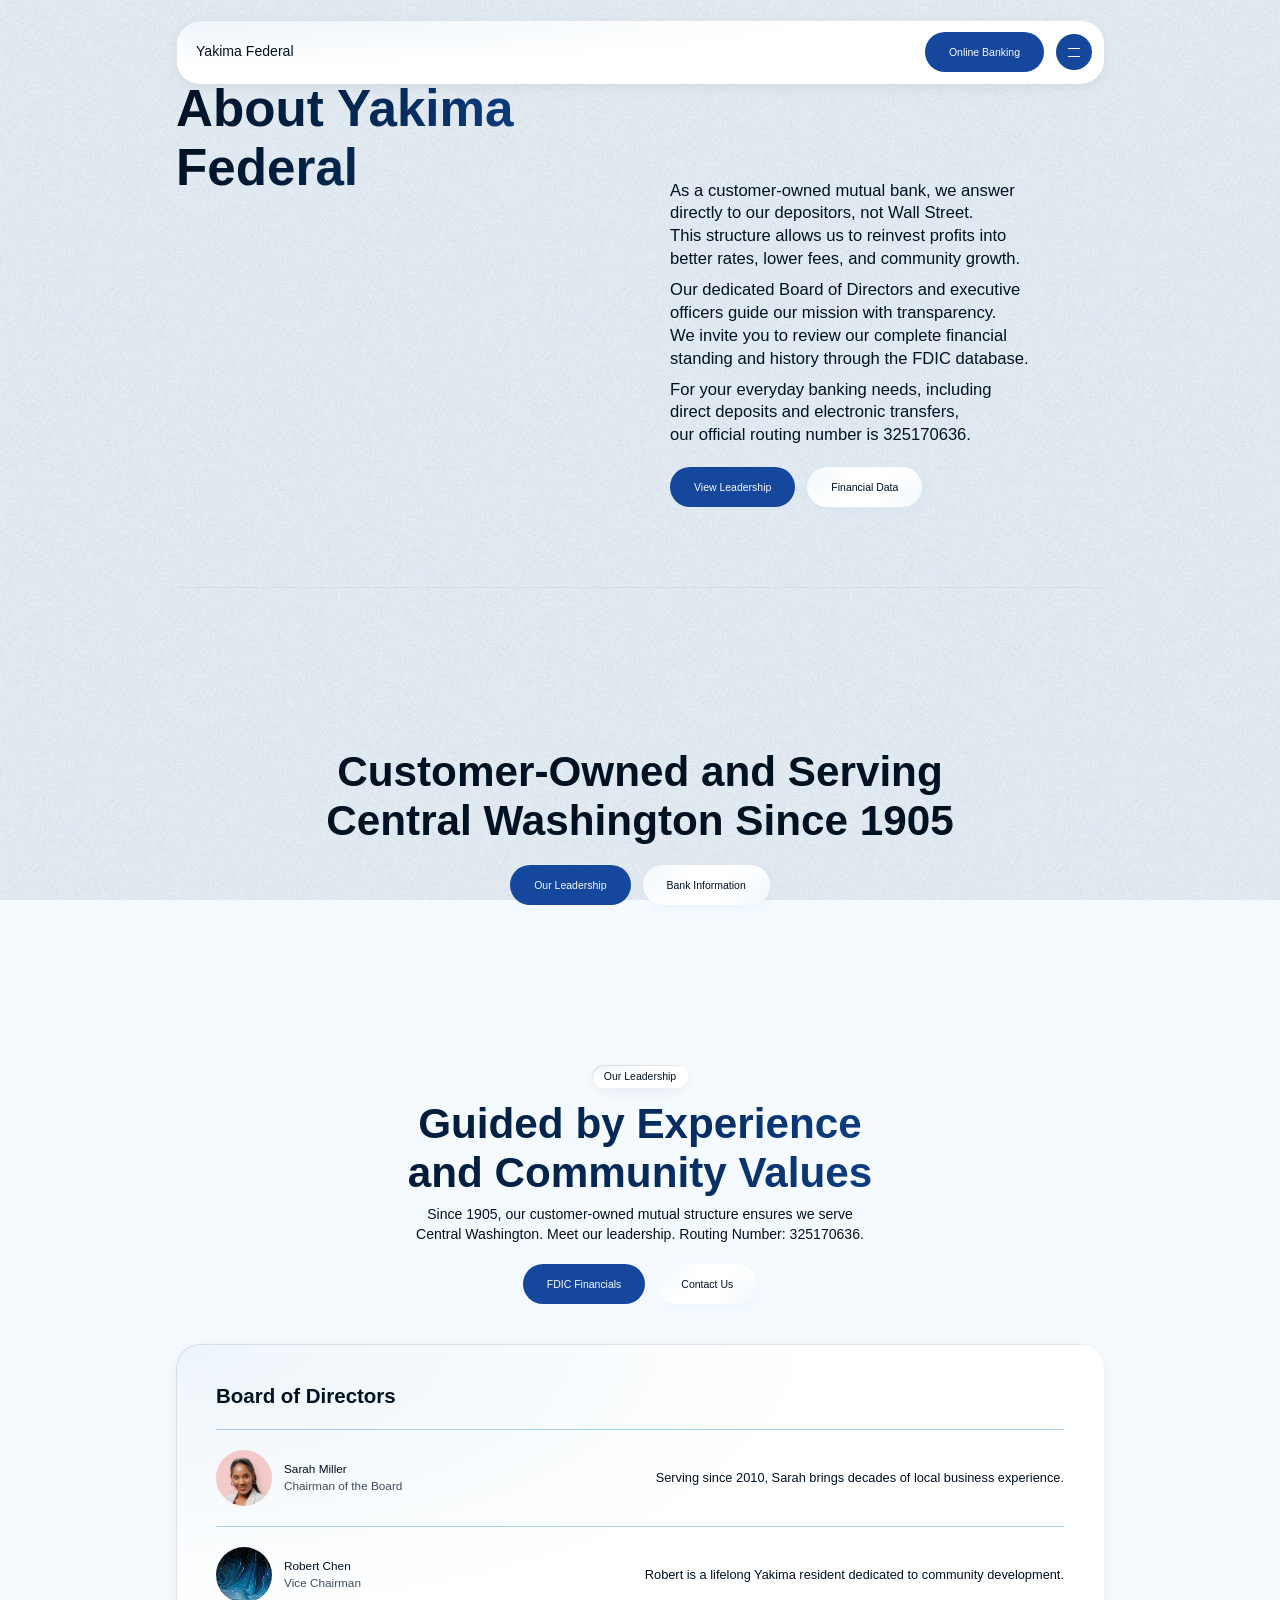
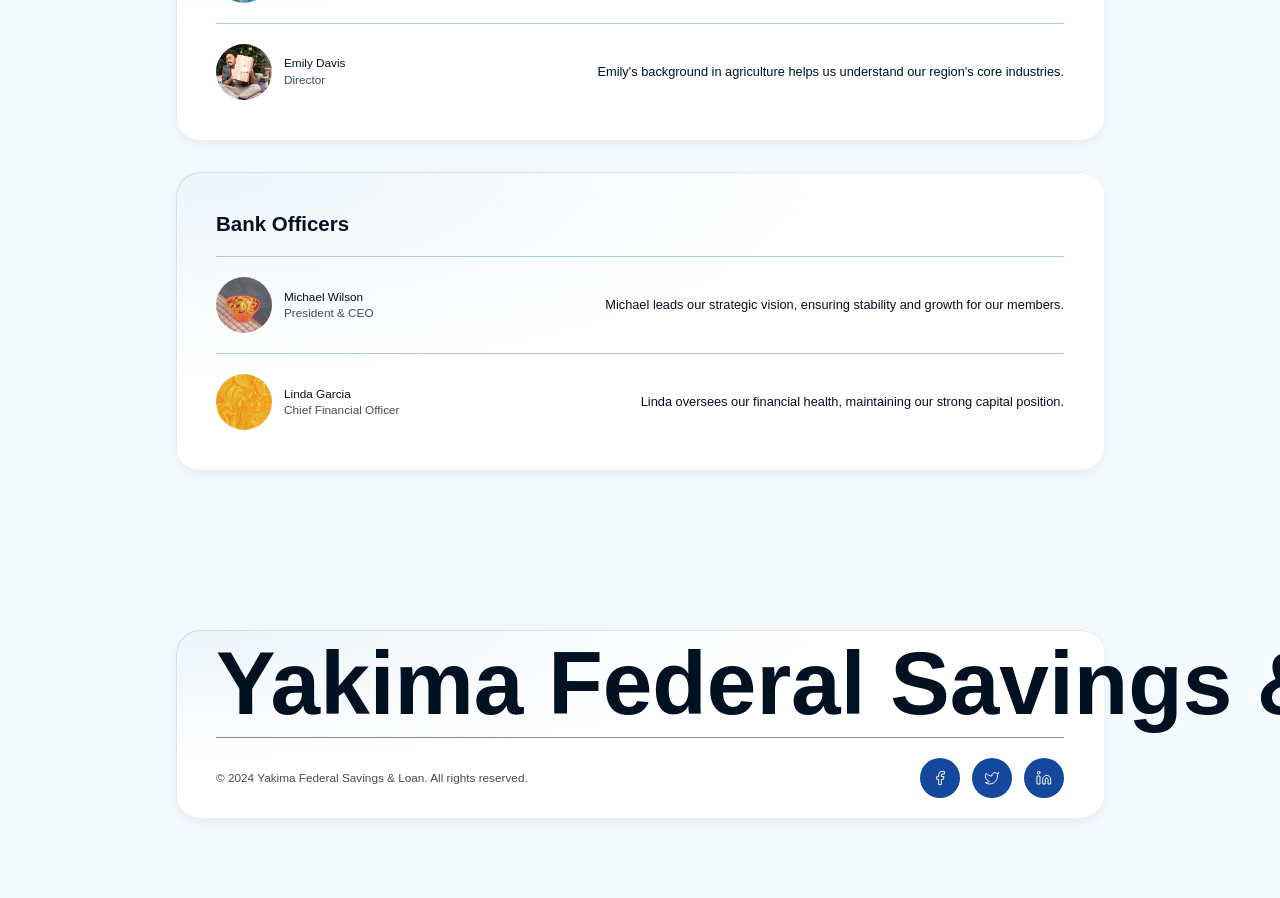
==== commit 03867568: "Unpack archived site files" ====
--- a/yak/about/index.html
+++ b/yak/about/index.html
@@ -1,65 +1,5390 @@
-<!DOCTYPE html>
-<html lang="ru">
-<head>
-  <meta charset="UTF-8">
-  <meta name="viewport" content="width=device-width, initial-scale=1.0">
-  <title>О банке | Yakima Federal</title>
-  <link rel="stylesheet" href="/yak/site.css">
-</head>
-<body>
-  <header class="site-header">
-    <div class="container nav-wrap">
-      <a class="brand" href="/yak/index.html">Yakima Federal</a>
-      <button class="nav-toggle" data-nav-toggle aria-label="Открыть меню" aria-expanded="false">☰</button>
-      <nav class="nav-menu" data-nav-menu>
-        <a href="/yak/index.html" class="">Главная</a><a href="/yak/about/index.html" class="active">О банке</a><a href="/yak/products/index.html" class="">Продукты</a><a href="/yak/features/index.html" class="">Преимущества</a><a href="/yak/deposits-products/index.html" class="">Вклады</a><a href="/yak/home-loans/index.html" class="">Ипотека</a><a href="/yak/business-banking/index.html" class="">Бизнес</a><a href="/yak/credit/index.html" class="">Карты</a><a href="/yak/branch-atm-locator/index.html" class="">Офисы и ATM</a><a href="/yak/contact/index.html" class="">Контакты</a>
-        <a href="https://www.yakimafed.com/online-banking/" class="online-link" target="_blank" rel="noopener noreferrer">Online Banking</a>
-      </nav>
-    </div>
-  </header>
+<!DOCTYPE html><html lang="en" data-scrapbook-source="https://3003-im7e28mf1mzjrx52izzst.sandbox.webild.io/about" data-scrapbook-create="20260710114816021"><head>
+    
 
-  <main>
-    <section class="hero" id="top">
-      <div class="container">
-        <h1>О Yakima Federal Savings & Loan</h1>
-        <p>Yakima Federal фокусируется на банковском обслуживании частных клиентов, семей и малого бизнеса в штате Вашингтон. В обновлённой структуре мы оставили акцент на локальном присутствии, прозрачных условиях и удобном переходе между разделами продукта. В подвале каждой страницы собраны официальные каналы связи и ссылки на действующие страницы yakimafed.com, чтобы пользователь всегда мог перейти к первоисточнику.</p>
-      </div>
-    </section>
     
-<section class="section"><div class="container grid cols-2">
-  <article class="card"><h2>Подход к клиентам</h2><p>Банк делает ставку на понятные продукты и личную поддержку по месту обслуживания. Вместо перегруженной навигации мы разделили материалы на тематические страницы: депозиты, ипотека, бизнес-банкинг и кредитные решения. Такой формат помогает посетителям быстрее сравнивать варианты, не теряя важные условия, тарифы и правила безопасности.</p></article>
-  <article class="card"><h2>Региональное присутствие</h2><p>Сеть отделений охватывает Yakima, Tri-Cities, Ellensburg, Prosser и Sunnyside. Для удобства добавлен отдельный Branch & ATM Locator с адресами и телефонами всех точек. Это снижает количество лишних переходов и позволяет быстро найти ближайший офис для консультации, открытия счёта или обслуживания кредита.</p></article>
-</div></section>
-<section class="section"><div class="container card"><h2>Контактная информация</h2><p>Для общих обращений используйте официальный номер (800) 331-3225 и страницу Contact Us на yakimafed.com. Для профильных вопросов по кредитам на сайте банка также публикуются рабочие контакты специалистов, включая электронную почту по loan-направлениям. Дополнительно доступны официальные страницы банка в Facebook, X/Twitter и LinkedIn.</p></div></section>
 
-  </main>
+    <meta charset="UTF-8">
+    
+    
+    <link href="css2.css" rel="stylesheet">
+    
+    <meta name="viewport" content="width=device-width, initial-scale=1.0">
+    <title>Webild Components</title>
+  <style type="text/css" data-vite-dev-id="/home/user/projects/af42d3ae-75d8-4c0c-932a-91e92aaf8ff1/src/index.css">@import url("css2-1.css");
+@layer properties;
+@layer theme, base, components, utilities;
+@layer theme {
+  :root, :host { --font-serif: ui-serif, Georgia, Cambria, "Times New Roman", Times, serif; --color-red-50: oklch(97.1% 0.013 17.38); --color-red-300: oklch(80.8% 0.114 19.571); --color-red-400: oklch(70.4% 0.191 22.216); --color-red-500: oklch(63.7% 0.237 25.331); --color-red-600: oklch(57.7% 0.245 27.325); --color-green-500: oklch(72.3% 0.219 149.579); --color-black: #000; --color-white: #fff; --spacing: 0.25rem; --container-xs: 20rem; --container-sm: 24rem; --container-md: 28rem; --container-lg: 32rem; --container-xl: 36rem; --container-4xl: 56rem; --container-7xl: 80rem; --text-xs: var(--text-xs); --text-xs--line-height: calc(1 / 0.75); --text-sm: var(--text-sm); --text-sm--line-height: calc(1.25 / 0.875); --text-base: var(--text-base); --text-base--line-height: calc(1.5 / 1); --text-lg: var(--text-lg); --text-lg--line-height: calc(1.75 / 1.125); --text-xl: var(--text-xl); --text-xl--line-height: calc(1.75 / 1.25); --text-2xl: var(--text-2xl); --text-2xl--line-height: calc(2 / 1.5); --text-3xl: var(--text-3xl); --text-3xl--line-height: calc(2.25 / 1.875); --text-4xl: var(--text-4xl); --text-4xl--line-height: calc(2.5 / 2.25); --text-5xl: var(--text-5xl); --text-5xl--line-height: 1; --text-6xl: var(--text-6xl); --text-6xl--line-height: 1; --text-7xl: var(--text-7xl); --text-7xl--line-height: 1; --text-8xl: var(--text-8xl); --text-8xl--line-height: 1; --text-9xl: var(--text-9xl); --text-9xl--line-height: 1; --font-weight-normal: 400; --font-weight-medium: 500; --font-weight-semibold: 600; --font-weight-bold: 700; --tracking-tight: -0.025em; --tracking-wide: 0.025em; --tracking-widest: 0.1em; --leading-tight: 1.25; --leading-snug: 1.375; --leading-normal: 1.5; --leading-relaxed: 1.625; --radius-xl: 0.75rem; --radius-2xl: 1rem; --radius-3xl: 1.5rem; --radius-4xl: 2rem; --drop-shadow-lg: 0 4px 4px rgb(0 0 0 / 0.15); --drop-shadow-2xl: 0 25px 25px rgb(0 0 0 / 0.15); --ease-out: cubic-bezier(0, 0, 0.2, 1); --ease-in-out: cubic-bezier(0.4, 0, 0.2, 1); --animate-spin: spin 1s linear infinite; --animate-pulse: pulse 2s cubic-bezier(0.4, 0, 0.6, 1) infinite; --blur-xs: 4px; --blur-sm: 8px; --blur-md: 12px; --blur-lg: 16px; --blur-xl: 24px; --blur-3xl: 64px; --perspective-distant: 1200px; --aspect-video: 16 / 9; --default-transition-duration: 150ms; --default-transition-timing-function: cubic-bezier(0.4, 0, 0.2, 1); --default-font-family: 'Mulish', sans-serif; --default-mono-font-family: monospace; --radius: var(--radius); --color-background: var(--background); --color-card: var(--card); --color-foreground: var(--foreground); --color-primary-cta: var(--primary-cta); --color-primary-cta-text: var(--primary-cta-text); --color-secondary-cta: var(--secondary-cta); --color-accent: var(--accent); --color-background-accent: var(--background-accent); --width-content-width: var(--width-content-width); --width-carousel-padding: var(--width-carousel-padding); --width-carousel-padding-controls: var(--width-carousel-padding-controls); --width-carousel-item-2: var(--width-carousel-item-2); --width-carousel-item-3: var(--width-carousel-item-3); --width-carousel-item-4: var(--width-carousel-item-4); --text-2xs: var(--text-2xs); }
+}
+@layer base {
+  *, ::after, ::before, ::backdrop, ::file-selector-button { box-sizing: border-box; margin: 0px; padding: 0px; border: 0px solid; }
+  html, :host { line-height: 1.5; tab-size: 4; font-family: var(--default-font-family, ui-sans-serif, system-ui, sans-serif, "Apple Color Emoji", "Segoe UI Emoji", "Segoe UI Symbol", "Noto Color Emoji"); font-feature-settings: var(--default-font-feature-settings, normal); font-variation-settings: var(--default-font-variation-settings, normal); }
+  hr { height: 0px; color: inherit; border-top-width: 1px; }
+  abbr:where([title]) { text-decoration: underline dotted; }
+  h1, h2, h3, h4, h5, h6 { font-size: inherit; font-weight: inherit; }
+  a { color: inherit; text-decoration: inherit; }
+  b, strong { font-weight: bolder; }
+  code, kbd, samp, pre { font-family: var(--default-mono-font-family, ui-monospace, SFMono-Regular, Menlo, Monaco, Consolas, "Liberation Mono", "Courier New", monospace); font-feature-settings: var(--default-mono-font-feature-settings, normal); font-variation-settings: var(--default-mono-font-variation-settings, normal); font-size: 1em; }
+  small { font-size: 80%; }
+  sub, sup { font-size: 75%; line-height: 0; position: relative; vertical-align: baseline; }
+  sub { bottom: -0.25em; }
+  sup { top: -0.5em; }
+  table { text-indent: 0px; border-color: inherit; border-collapse: collapse; }
+  :focus-visible { outline: auto; }
+  progress { vertical-align: baseline; }
+  summary { display: list-item; }
+  ol, ul, menu { list-style: none; }
+  img, svg, video, canvas, audio, iframe, embed, object { display: block; vertical-align: middle; }
+  img, video { max-width: 100%; height: auto; }
+  button, input, select, optgroup, textarea, ::file-selector-button { font: inherit; letter-spacing: inherit; color: inherit; border-radius: 0px; background-color: transparent; opacity: 1; }
+  :where(select:is([multiple], [size])) optgroup { font-weight: bolder; }
+  :where(select:is([multiple], [size])) optgroup option { padding-inline-start: 20px; }
+  ::file-selector-button { margin-inline-end: 4px; }
+  ::placeholder { opacity: 1; }
+  @supports (not (-webkit-appearance: -apple-pay-button)) or (contain-intrinsic-size: 1px) {
+  ::placeholder {
+  color: currentcolor;
+  @supports (color: color-mix(in lab, red, red)) {
+  color: color-mix(in oklab, currentcolor, transparent);
+}
+}
+}
+  textarea { resize: vertical; }
+  ::-webkit-search-decoration { appearance: none; }
+  ::-webkit-date-and-time-value { min-height: 1lh; text-align: inherit; }
+  ::-webkit-datetime-edit { display: inline-flex; }
+  ::-webkit-datetime-edit-fields-wrapper { padding: 0px; }
+  ::-webkit-datetime-edit, ::-webkit-datetime-edit-year-field, ::-webkit-datetime-edit-month-field, ::-webkit-datetime-edit-day-field, ::-webkit-datetime-edit-hour-field, ::-webkit-datetime-edit-minute-field, ::-webkit-datetime-edit-second-field, ::-webkit-datetime-edit-millisecond-field, ::-webkit-datetime-edit-meridiem-field { padding-block: 0px; }
+  ::-webkit-calendar-picker-indicator { line-height: 1; }
+  :user-invalid { box-shadow: none; }
+  button, input:where([type="button"], [type="reset"], [type="submit"]), ::file-selector-button { appearance: button; }
+  ::-webkit-inner-spin-button, ::-webkit-outer-spin-button { height: auto; }
+  [hidden]:where(:not([hidden="until-found"])) { display: none !important; }
+}
+@layer utilities {
+  .\@container\/field-group { container: field-group / inline-size; }
+  .pointer-events-auto { pointer-events: auto; }
+  .pointer-events-none { pointer-events: none; }
+  .invisible { visibility: hidden; }
+  .visible { visibility: visible; }
+  .sr-only { position: absolute; width: 1px; height: 1px; padding: 0px; margin: -1px; overflow: hidden; clip-path: inset(50%); white-space: nowrap; border-width: 0px; }
+  .absolute { position: absolute; }
+  .fixed { position: fixed; }
+  .relative { position: relative; }
+  .static { position: static; }
+  .sticky { position: sticky; }
+  .inset-0 { inset: calc(var(--spacing) * 0); }
+  .inset-0\.5 { inset: calc(var(--spacing) * 0.5); }
+  .inset-px { inset: 1px; }
+  .-inset-x-px { inset-inline: -1px; }
+  .inset-x-0 { inset-inline: calc(var(--spacing) * 0); }
+  .inset-x-1 { inset-inline: calc(var(--spacing) * 1); }
+  .inset-x-2 { inset-inline: calc(var(--spacing) * 2); }
+  .inset-x-3 { inset-inline: calc(var(--spacing) * 3); }
+  .inset-x-4 { inset-inline: calc(var(--spacing) * 4); }
+  .inset-x-5 { inset-inline: calc(var(--spacing) * 5); }
+  .inset-x-6 { inset-inline: calc(var(--spacing) * 6); }
+  .inset-y-0 { inset-block: calc(var(--spacing) * 0); }
+  .inset-y-1 { inset-block: calc(var(--spacing) * 1); }
+  .start { inset-inline-start: var(--spacing); }
+  .end { inset-inline-end: var(--spacing); }
+  .-top-2 { top: calc(var(--spacing) * -2); }
+  .-top-3 { top: calc(var(--spacing) * -3); }
+  .-top-7 { top: calc(var(--spacing) * -7); }
+  .-top-12 { top: calc(var(--spacing) * -12); }
+  .-top-\[15\%\] { top: calc(-15%); }
+  .-top-\[252px\] { top: calc(-252px); }
+  .-top-\[352px\] { top: calc(-352px); }
+  .-top-\[400px\] { top: calc(-400px); }
+  .-top-\[571px\] { top: calc(-571px); }
+  .top-0 { top: calc(var(--spacing) * 0); }
+  .top-1 { top: calc(var(--spacing) * 1); }
+  .top-1\.5 { top: calc(var(--spacing) * 1.5); }
+  .top-1\/2 { top: calc(50%); }
+  .top-2 { top: calc(var(--spacing) * 2); }
+  .top-3 { top: calc(var(--spacing) * 3); }
+  .top-3\.5 { top: calc(var(--spacing) * 3.5); }
+  .top-4 { top: calc(var(--spacing) * 4); }
+  .top-5 { top: calc(var(--spacing) * 5); }
+  .top-8 { top: calc(var(--spacing) * 8); }
+  .top-15\/100 { top: calc(15%); }
+  .top-\[-20vh\] { top: -20vh; }
+  .top-\[-30vh\] { top: -30vh; }
+  .top-\[1px\] { top: 1px; }
+  .top-\[5\%\] { top: 5%; }
+  .top-\[25vw\] { top: 25vw; }
+  .top-\[28\%\] { top: 28%; }
+  .top-\[40\%\] { top: 40%; }
+  .top-\[50\%\] { top: 50%; }
+  .top-\[60\%\] { top: 60%; }
+  .top-full { top: 100%; }
+  .-right-2 { right: calc(var(--spacing) * -2); }
+  .-right-3 { right: calc(var(--spacing) * -3); }
+  .-right-12 { right: calc(var(--spacing) * -12); }
+  .-right-\[33vw\] { right: calc(-33vw); }
+  .-right-\[36vw\] { right: calc(-36vw); }
+  .right-0 { right: calc(var(--spacing) * 0); }
+  .right-1 { right: calc(var(--spacing) * 1); }
+  .right-2 { right: calc(var(--spacing) * 2); }
+  .right-3 { right: calc(var(--spacing) * 3); }
+  .right-4 { right: calc(var(--spacing) * 4); }
+  .right-5 { right: calc(var(--spacing) * 5); }
+  .right-6 { right: calc(var(--spacing) * 6); }
+  .right-\[2\.5vw\] { right: 2.5vw; }
+  .right-\[5\%\] { right: 5%; }
+  .right-\[calc\(\(100vw-var\(--width-content-width\)\)\/2\)\] { right: calc((100vw - var(--width-content-width)) / 2); }
+  .right-full { right: 100%; }
+  .-bottom-2 { bottom: calc(var(--spacing) * -2); }
+  .-bottom-3 { bottom: calc(var(--spacing) * -3); }
+  .-bottom-12 { bottom: calc(var(--spacing) * -12); }
+  .-bottom-\[9vh\] { bottom: calc(-9vh); }
+  .-bottom-\[46px\] { bottom: calc(-46px); }
+  .-bottom-\[61vh\] { bottom: calc(-61vh); }
+  .-bottom-\[62vh\] { bottom: calc(-62vh); }
+  .-bottom-\[920px\] { bottom: calc(-920px); }
+  .-bottom-px { bottom: -1px; }
+  .bottom-0 { bottom: calc(var(--spacing) * 0); }
+  .bottom-1 { bottom: calc(var(--spacing) * 1); }
+  .bottom-2 { bottom: calc(var(--spacing) * 2); }
+  .bottom-3 { bottom: calc(var(--spacing) * 3); }
+  .bottom-4 { bottom: calc(var(--spacing) * 4); }
+  .bottom-5 { bottom: calc(var(--spacing) * 5); }
+  .bottom-6 { bottom: calc(var(--spacing) * 6); }
+  .bottom-\[-40vh\] { bottom: -40vh; }
+  .bottom-\[5\%\] { bottom: 5%; }
+  .bottom-\[25vh\] { bottom: 25vh; }
+  .bottom-\[calc\(var\(--spacing-4\)\+var\(--spacing-4\)\)\] { bottom: calc(var(--spacing-4) + var(--spacing-4)); }
+  .bottom-full { bottom: 100%; }
+  .-left-2 { left: calc(var(--spacing) * -2); }
+  .-left-3 { left: calc(var(--spacing) * -3); }
+  .-left-7 { left: calc(var(--spacing) * -7); }
+  .-left-12 { left: calc(var(--spacing) * -12); }
+  .-left-\[15\%\] { left: calc(-15%); }
+  .-left-\[33vw\] { left: calc(-33vw); }
+  .-left-\[36vw\] { left: calc(-36vw); }
+  .-left-\[373px\] { left: calc(-373px); }
+  .-left-full { left: -100%; }
+  .left-0 { left: calc(var(--spacing) * 0); }
+  .left-1 { left: calc(var(--spacing) * 1); }
+  .left-1\/2 { left: calc(50%); }
+  .left-2 { left: calc(var(--spacing) * 2); }
+  .left-3 { left: calc(var(--spacing) * 3); }
+  .left-4 { left: calc(var(--spacing) * 4); }
+  .left-5 { left: calc(var(--spacing) * 5); }
+  .left-6 { left: calc(var(--spacing) * 6); }
+  .left-\[2vw\] { left: 2vw; }
+  .left-\[5\%\] { left: 5%; }
+  .left-\[50\%\] { left: 50%; }
+  .left-\[calc\(\(100vw-var\(--width-content-width\)\)\/2\)\] { left: calc((100vw - var(--width-content-width)) / 2); }
+  .left-\[calc\(50\%-7\.5px\)\] { left: calc(50% - 7.5px); }
+  .left-\[calc\(50\%-10px\)\] { left: calc(50% - 10px); }
+  .left-\[calc\(50\%-17\.5px\)\] { left: calc(50% - 17.5px); }
+  .left-\[calc\(50\%-20px\)\] { left: calc(50% - 20px); }
+  .left-\[calc\(50\%-432\.5px\)\] { left: calc(50% - 432.5px); }
+  .left-\[calc\(50\%-599px\)\] { left: calc(50% - 599px); }
+  .left-\[calc\(var\(--vw-1\)\*2\)\] { left: calc(var(--vw-1) * 2); }
+  .left-full { left: 100%; }
+  .isolate { isolation: isolate; }
+  .-z-10 { z-index: calc(-10); }
+  .z-0 { z-index: 0; }
+  .z-1 { z-index: 1; }
+  .z-2 { z-index: 2; }
+  .z-10 { z-index: 10; }
+  .z-20 { z-index: 20; }
+  .z-30 { z-index: 30; }
+  .z-40 { z-index: 40; }
+  .z-50 { z-index: 50; }
+  .z-100 { z-index: 100; }
+  .z-110 { z-index: 110; }
+  .z-999 { z-index: 999; }
+  .z-1000 { z-index: 1000; }
+  .z-1001 { z-index: 1001; }
+  .z-99999 { z-index: 99999; }
+  .z-\[1\] { z-index: 1; }
+  .z-\[100\] { z-index: 100; }
+  .z-\[99999\] { z-index: 99999; }
+  .order-1 { order: 1; }
+  .order-2 { order: 2; }
+  .order-first { order: -9999; }
+  .order-last { order: 9999; }
+  .col-span-1 { grid-column: span 1 / span 1; }
+  .col-start-1 { grid-column-start: 1; }
+  .row-start-1 { grid-row-start: 1; }
+  .container {
+  width: 100%;
+  @media (width >= 40rem) {
+  max-width: 40rem;
+}
+  @media (width >= 48rem) {
+  max-width: 48rem;
+}
+  @media (width >= 64rem) {
+  max-width: 64rem;
+}
+  @media (width >= 80rem) {
+  max-width: 80rem;
+}
+  @media (width >= 96rem) {
+  max-width: 96rem;
+}
+}
+  .\!m-0 { margin: calc(var(--spacing) * 0)  !important; }
+  .m-0 { margin: calc(var(--spacing) * 0); }
+  .m-1 { margin: calc(var(--spacing) * 1); }
+  .m-8 { margin: calc(var(--spacing) * 8); }
+  .m-9 { margin: calc(var(--spacing) * 9); }
+  .m-10 { margin: calc(var(--spacing) * 10); }
+  .m-12 { margin: calc(var(--spacing) * 12); }
+  .m-16 { margin: calc(var(--spacing) * 16); }
+  .-mx-1 { margin-inline: calc(var(--spacing) * -1); }
+  .-mx-\[4\%\] { margin-inline: calc(-4%); }
+  .mx-1 { margin-inline: calc(var(--spacing) * 1); }
+  .mx-2 { margin-inline: calc(var(--spacing) * 2); }
+  .mx-3 { margin-inline: calc(var(--spacing) * 3); }
+  .mx-3\.5 { margin-inline: calc(var(--spacing) * 3.5); }
+  .mx-\[0\.25em\] { margin-inline: 0.25em; }
+  .mx-auto { margin-inline: auto; }
+  .-my-2 { margin-block: calc(var(--spacing) * -2); }
+  .my-0 { margin-block: calc(var(--spacing) * 0); }
+  .my-0\.5 { margin-block: calc(var(--spacing) * 0.5); }
+  .my-1 { margin-block: calc(var(--spacing) * 1); }
+  .my-4 { margin-block: calc(var(--spacing) * 4); }
+  .my-5 { margin-block: calc(var(--spacing) * 5); }
+  .my-8 { margin-block: calc(var(--spacing) * 8); }
+  .my-20 { margin-block: calc(var(--spacing) * 20); }
+  .-mt-1 { margin-top: calc(var(--spacing) * -1); }
+  .-mt-4 { margin-top: calc(var(--spacing) * -4); }
+  .-mt-5 { margin-top: calc(var(--spacing) * -5); }
+  .mt-0\.5 { margin-top: calc(var(--spacing) * 0.5); }
+  .mt-0\.75 { margin-top: calc(var(--spacing) * 0.75); }
+  .mt-1 { margin-top: calc(var(--spacing) * 1); }
+  .mt-1\.5 { margin-top: calc(var(--spacing) * 1.5); }
+  .mt-2 { margin-top: calc(var(--spacing) * 2); }
+  .mt-3 { margin-top: calc(var(--spacing) * 3); }
+  .mt-4 { margin-top: calc(var(--spacing) * 4); }
+  .mt-5 { margin-top: calc(var(--spacing) * 5); }
+  .mt-6 { margin-top: calc(var(--spacing) * 6); }
+  .mt-8 { margin-top: calc(var(--spacing) * 8); }
+  .mt-12 { margin-top: calc(var(--spacing) * 12); }
+  .mt-20 { margin-top: calc(var(--spacing) * 20); }
+  .mt-24 { margin-top: calc(var(--spacing) * 24); }
+  .mt-\[-0\.25em\] { margin-top: -0.25em; }
+  .mt-auto { margin-top: auto; }
+  .mr-1 { margin-right: calc(var(--spacing) * 1); }
+  .mr-2 { margin-right: calc(var(--spacing) * 2); }
+  .mr-3 { margin-right: calc(var(--spacing) * 3); }
+  .mr-5 { margin-right: calc(var(--spacing) * 5); }
+  .-mb-\[0\.1em\] { margin-bottom: calc(-0.1em); }
+  .mb-0\.5 { margin-bottom: calc(var(--spacing) * 0.5); }
+  .mb-1 { margin-bottom: calc(var(--spacing) * 1); }
+  .mb-2 { margin-bottom: calc(var(--spacing) * 2); }
+  .mb-3 { margin-bottom: calc(var(--spacing) * 3); }
+  .mb-4 { margin-bottom: calc(var(--spacing) * 4); }
+  .mb-5 { margin-bottom: calc(var(--spacing) * 5); }
+  .mb-6 { margin-bottom: calc(var(--spacing) * 6); }
+  .mb-8 { margin-bottom: calc(var(--spacing) * 8); }
+  .mb-10 { margin-bottom: calc(var(--spacing) * 10); }
+  .mb-20 { margin-bottom: calc(var(--spacing) * 20); }
+  .-ml-3 { margin-left: calc(var(--spacing) * -3); }
+  .-ml-4 { margin-left: calc(var(--spacing) * -4); }
+  .-ml-5 { margin-left: calc(var(--spacing) * -5); }
+  .-ml-15 { margin-left: calc(var(--spacing) * -15); }
+  .ml-1 { margin-left: calc(var(--spacing) * 1); }
+  .ml-2 { margin-left: calc(var(--spacing) * 2); }
+  .ml-4 { margin-left: calc(var(--spacing) * 4); }
+  .ml-auto { margin-left: auto; }
+  .line-clamp-2 { overflow: hidden; display: -webkit-box; -moz-box-orient: vertical; -webkit-line-clamp: 2; }
+  .line-clamp-3 { overflow: hidden; display: -webkit-box; -moz-box-orient: vertical; -webkit-line-clamp: 3; }
+  .block { display: block; }
+  .flex { display: flex; }
+  .grid { display: grid; }
+  .hidden { display: none; }
+  .inline { display: inline; }
+  .inline-block { display: inline-block; }
+  .inline-flex { display: inline-flex; }
+  .table { display: table; }
+  .aspect-2\/1 { aspect-ratio: 2 / 1; }
+  .aspect-3\/2 { aspect-ratio: 3 / 2; }
+  .aspect-3\/4 { aspect-ratio: 3 / 4; }
+  .aspect-4\/3 { aspect-ratio: 4 / 3; }
+  .aspect-4\/5 { aspect-ratio: 4 / 5; }
+  .aspect-5\/6 { aspect-ratio: 5 / 6; }
+  .aspect-6\/7 { aspect-ratio: 6 / 7; }
+  .aspect-9\/16 { aspect-ratio: 9 / 16; }
+  .aspect-square { aspect-ratio: 1 / 1; }
+  .aspect-video { aspect-ratio: var(--aspect-video); }
+  .size-1\/2 { width: calc(50%); height: calc(50%); }
+  .size-2 { width: calc(var(--spacing) * 2); height: calc(var(--spacing) * 2); }
+  .size-2\.5 { width: calc(var(--spacing) * 2.5); height: calc(var(--spacing) * 2.5); }
+  .size-3 { width: calc(var(--spacing) * 3); height: calc(var(--spacing) * 3); }
+  .size-3\.5 { width: calc(var(--spacing) * 3.5); height: calc(var(--spacing) * 3.5); }
+  .size-4 { width: calc(var(--spacing) * 4); height: calc(var(--spacing) * 4); }
+  .size-4\/10 { width: calc(40%); height: calc(40%); }
+  .size-5 { width: calc(var(--spacing) * 5); height: calc(var(--spacing) * 5); }
+  .size-6 { width: calc(var(--spacing) * 6); height: calc(var(--spacing) * 6); }
+  .size-7 { width: calc(var(--spacing) * 7); height: calc(var(--spacing) * 7); }
+  .size-8 { width: calc(var(--spacing) * 8); height: calc(var(--spacing) * 8); }
+  .size-9 { width: calc(var(--spacing) * 9); height: calc(var(--spacing) * 9); }
+  .size-10 { width: calc(var(--spacing) * 10); height: calc(var(--spacing) * 10); }
+  .size-12 { width: calc(var(--spacing) * 12); height: calc(var(--spacing) * 12); }
+  .size-14 { width: calc(var(--spacing) * 14); height: calc(var(--spacing) * 14); }
+  .size-16 { width: calc(var(--spacing) * 16); height: calc(var(--spacing) * 16); }
+  .size-18 { width: calc(var(--spacing) * 18); height: calc(var(--spacing) * 18); }
+  .size-20 { width: calc(var(--spacing) * 20); height: calc(var(--spacing) * 20); }
+  .size-22 { width: calc(var(--spacing) * 22); height: calc(var(--spacing) * 22); }
+  .size-24 { width: calc(var(--spacing) * 24); height: calc(var(--spacing) * 24); }
+  .size-40 { width: calc(var(--spacing) * 40); height: calc(var(--spacing) * 40); }
+  .size-60 { width: calc(var(--spacing) * 60); height: calc(var(--spacing) * 60); }
+  .size-80 { width: calc(var(--spacing) * 80); height: calc(var(--spacing) * 80); }
+  .size-100 { width: calc(var(--spacing) * 100); height: calc(var(--spacing) * 100); }
+  .size-\[--cell-size\] { }
+  .size-\[1em\] { width: 1em; height: 1em; }
+  .size-full { width: 100%; height: 100%; }
+  .h-\(--text-7xl\) { height: var(--text-7xl); }
+  .h-\(--text-base\) { height: var(--text-base); }
+  .h-\(--text-sm\) { height: var(--text-sm); }
+  .h-\(--text-xl\) { height: var(--text-xl); }
+  .h-0\.5 { height: calc(var(--spacing) * 0.5); }
+  .h-1 { height: calc(var(--spacing) * 1); }
+  .h-1\.5 { height: calc(var(--spacing) * 1.5); }
+  .h-1\/2 { height: calc(50%); }
+  .h-1\/3 { height: calc(33.3333%); }
+  .h-2 { height: calc(var(--spacing) * 2); }
+  .h-2\.5 { height: calc(var(--spacing) * 2.5); }
+  .h-2\/5 { height: calc(40%); }
+  .h-3 { height: calc(var(--spacing) * 3); }
+  .h-3\.5 { height: calc(var(--spacing) * 3.5); }
+  .h-4 { height: calc(var(--spacing) * 4); }
+  .h-4\/5 { height: calc(80%); }
+  .h-5 { height: calc(var(--spacing) * 5); }
+  .h-5\/10 { height: calc(50%); }
+  .h-6 { height: calc(var(--spacing) * 6); }
+  .h-7 { height: calc(var(--spacing) * 7); }
+  .h-8 { height: calc(var(--spacing) * 8); }
+  .h-9 { height: calc(var(--spacing) * 9); }
+  .h-10 { height: calc(var(--spacing) * 10); }
+  .h-11 { height: calc(var(--spacing) * 11); }
+  .h-12 { height: calc(var(--spacing) * 12); }
+  .h-13 { height: calc(var(--spacing) * 13); }
+  .h-14 { height: calc(var(--spacing) * 14); }
+  .h-15 { height: calc(var(--spacing) * 15); }
+  .h-20 { height: calc(var(--spacing) * 20); }
+  .h-30 { height: calc(var(--spacing) * 30); }
+  .h-36 { height: calc(var(--spacing) * 36); }
+  .h-48 { height: calc(var(--spacing) * 48); }
+  .h-60 { height: calc(var(--spacing) * 60); }
+  .h-70\/100 { height: calc(70%); }
+  .h-72 { height: calc(var(--spacing) * 72); }
+  .h-80 { height: calc(var(--spacing) * 80); }
+  .h-90 { height: calc(var(--spacing) * 90); }
+  .h-96 { height: calc(var(--spacing) * 96); }
+  .h-100 { height: calc(var(--spacing) * 100); }
+  .h-150 { height: calc(var(--spacing) * 150); }
+  .h-\[--cell-size\] { }
+  .h-\[1em\] { height: 1em; }
+  .h-\[1px\] { height: 1px; }
+  .h-\[12vh\] { height: 12vh; }
+  .h-\[20em\] { height: 20em; }
+  .h-\[50svh\] { height: 50svh; }
+  .h-\[50vh\] { height: 50vh; }
+  .h-\[70vh\] { height: 70vh; }
+  .h-\[90svh\] { height: 90svh; }
+  .h-\[92px\] { height: 92px; }
+  .h-\[105vh\] { height: 105vh; }
+  .h-\[110vh\] { height: 110vh; }
+  .h-\[120\%\] { height: 120%; }
+  .h-\[129vh\] { height: 129vh; }
+  .h-\[130\%\] { height: 130%; }
+  .h-\[140vw\] { height: 140vw; }
+  .h-\[150vh\] { height: 150vh; }
+  .h-\[150vw\] { height: 150vw; }
+  .h-\[179vh\] { height: 179vh; }
+  .h-\[300vh\] { height: 300vh; }
+  .h-\[450px\] { height: 450px; }
+  .h-\[929px\] { height: 929px; }
+  .h-\[calc\(var\(--text-base\)\*1\.25\)\] { height: calc(var(--text-base) * 1.25); }
+  .h-\[var\(--radix-navigation-menu-viewport-height\)\] { height: var(--radix-navigation-menu-viewport-height); }
+  .h-\[var\(--radix-select-trigger-height\)\] { height: var(--radix-select-trigger-height); }
+  .h-auto { height: auto; }
+  .h-fit { height: fit-content; }
+  .h-full { height: 100%; }
+  .h-max { height: max-content; }
+  .h-px { height: 1px; }
+  .h-screen { height: 100vh; }
+  .h-svh { height: 100svh; }
+  .max-h-96 { max-height: calc(var(--spacing) * 96); }
+  .max-h-\[--radix-context-menu-content-available-height\] { }
+  .max-h-\[300px\] { max-height: 300px; }
+  .max-h-\[var\(--radix-dropdown-menu-content-available-height\)\] { max-height: var(--radix-dropdown-menu-content-available-height); }
+  .max-h-screen { max-height: 100vh; }
+  .min-h-0 { min-height: calc(var(--spacing) * 0); }
+  .min-h-8 { min-height: calc(var(--spacing) * 8); }
+  .min-h-9 { min-height: calc(var(--spacing) * 9); }
+  .min-h-10 { min-height: calc(var(--spacing) * 10); }
+  .min-h-24 { min-height: calc(var(--spacing) * 24); }
+  .min-h-60 { min-height: calc(var(--spacing) * 60); }
+  .min-h-70 { min-height: calc(var(--spacing) * 70); }
+  .min-h-80 { min-height: calc(var(--spacing) * 80); }
+  .min-h-100 { min-height: calc(var(--spacing) * 100); }
+  .min-h-\[60px\] { min-height: 60px; }
+  .min-h-\[80px\] { min-height: 80px; }
+  .min-h-svh { min-height: 100svh; }
+  .w-0 { width: calc(var(--spacing) * 0); }
+  .w-0\.5 { width: calc(var(--spacing) * 0.5); }
+  .w-1 { width: calc(var(--spacing) * 1); }
+  .w-1\/2 { width: calc(50%); }
+  .w-1\/3 { width: calc(33.3333%); }
+  .w-2 { width: calc(var(--spacing) * 2); }
+  .w-2\.5 { width: calc(var(--spacing) * 2.5); }
+  .w-2\/5 { width: calc(40%); }
+  .w-3 { width: calc(var(--spacing) * 3); }
+  .w-3\.5 { width: calc(var(--spacing) * 3.5); }
+  .w-3\/4 { width: calc(75%); }
+  .w-3\/5 { width: calc(60%); }
+  .w-4 { width: calc(var(--spacing) * 4); }
+  .w-4\/5 { width: calc(80%); }
+  .w-5 { width: calc(var(--spacing) * 5); }
+  .w-6 { width: calc(var(--spacing) * 6); }
+  .w-6\/10 { width: calc(60%); }
+  .w-7 { width: calc(var(--spacing) * 7); }
+  .w-7xl { width: var(--container-7xl); }
+  .w-8 { width: calc(var(--spacing) * 8); }
+  .w-9 { width: calc(var(--spacing) * 9); }
+  .w-9\/10 { width: calc(90%); }
+  .w-10 { width: calc(var(--spacing) * 10); }
+  .w-11 { width: calc(var(--spacing) * 11); }
+  .w-12 { width: calc(var(--spacing) * 12); }
+  .w-14 { width: calc(var(--spacing) * 14); }
+  .w-20 { width: calc(var(--spacing) * 20); }
+  .w-24 { width: calc(var(--spacing) * 24); }
+  .w-25\/100 { width: calc(25%); }
+  .w-28 { width: calc(var(--spacing) * 28); }
+  .w-48 { width: calc(var(--spacing) * 48); }
+  .w-60 { width: calc(var(--spacing) * 60); }
+  .w-64 { width: calc(var(--spacing) * 64); }
+  .w-65\/100 { width: calc(65%); }
+  .w-72 { width: calc(var(--spacing) * 72); }
+  .w-75\/100 { width: calc(75%); }
+  .w-80 { width: calc(var(--spacing) * 80); }
+  .w-95\/100 { width: calc(95%); }
+  .w-96 { width: calc(var(--spacing) * 96); }
+  .w-100 { width: calc(var(--spacing) * 100); }
+  .w-\[--cell-size\] { }
+  .w-\[--sidebar-width\] { }
+  .w-\[1px\] { width: 1px; }
+  .w-\[9vw\] { width: 9vw; }
+  .w-\[10vw\] { width: 10vw; }
+  .w-\[12\.5vw\] { width: 12.5vw; }
+  .w-\[15em\] { width: 15em; }
+  .w-\[15px\] { width: 15px; }
+  .w-\[15vw\] { width: 15vw; }
+  .w-\[20px\] { width: 20px; }
+  .w-\[23\%\] { width: 23%; }
+  .w-\[35\%\] { width: 35%; }
+  .w-\[35px\] { width: 35px; }
+  .w-\[40px\] { width: 40px; }
+  .w-\[45vw\] { width: 45vw; }
+  .w-\[49vw\] { width: 49vw; }
+  .w-\[50vw\] { width: 50vw; }
+  .w-\[55\%\] { width: 55%; }
+  .w-\[70\%\] { width: 70%; }
+  .w-\[100px\] { width: 100px; }
+  .w-\[120vw\] { width: 120vw; }
+  .w-\[130\%\] { width: 130%; }
+  .w-\[150vw\] { width: 150vw; }
+  .w-\[160px\] { width: 160px; }
+  .w-\[865px\] { width: 865px; }
+  .w-\[1142px\] { width: 1142px; }
+  .w-\[1198px\] { width: 1198px; }
+  .w-auto { width: auto; }
+  .w-carousel-item-3 { width: var(--width-carousel-item-3); }
+  .w-carousel-item-4 { width: var(--width-carousel-item-4); }
+  .w-carousel-padding { width: var(--width-carousel-padding); }
+  .w-carousel-padding-controls { width: var(--width-carousel-padding-controls); }
+  .w-content-width { width: var(--width-content-width); }
+  .w-fit { width: fit-content; }
+  .w-full { width: 100%; }
+  .w-lg { width: var(--container-lg); }
+  .w-max { width: max-content; }
+  .w-md { width: var(--container-md); }
+  .w-px { width: 1px; }
+  .w-screen { width: 100vw; }
+  .w-xs { width: var(--container-xs); }
+  .max-w-3\/4 { max-width: calc(75%); }
+  .max-w-9\/10 { max-width: calc(90%); }
+  .max-w-\[--skeleton-width\] { }
+  .max-w-\[82px\] { max-width: 82px; }
+  .max-w-\[95\%\] { max-width: 95%; }
+  .max-w-\[340px\] { max-width: 340px; }
+  .max-w-\[420px\] { max-width: 420px; }
+  .max-w-full { max-width: 100%; }
+  .max-w-lg { max-width: var(--container-lg); }
+  .max-w-max { max-width: max-content; }
+  .max-w-sm { max-width: var(--container-sm); }
+  .max-w-xl { max-width: var(--container-xl); }
+  .max-w-xs { max-width: var(--container-xs); }
+  .min-w-0 { min-width: calc(var(--spacing) * 0); }
+  .min-w-5 { min-width: calc(var(--spacing) * 5); }
+  .min-w-8 { min-width: calc(var(--spacing) * 8); }
+  .min-w-9 { min-width: calc(var(--spacing) * 9); }
+  .min-w-10 { min-width: calc(var(--spacing) * 10); }
+  .min-w-32 { min-width: calc(var(--spacing) * 32); }
+  .min-w-\[--cell-size\] { }
+  .min-w-\[8rem\] { min-width: 8rem; }
+  .min-w-\[12rem\] { min-width: 12rem; }
+  .min-w-\[30px\] { min-width: 30px; }
+  .min-w-\[var\(--radix-select-trigger-width\)\] { min-width: var(--radix-select-trigger-width); }
+  .flex-1 { flex: 1 1 0%; }
+  .flex-none { flex: 0 0 auto; }
+  .shrink-0 { flex-shrink: 0; }
+  .flex-grow { flex-grow: 1; }
+  .grow { flex-grow: 1; }
+  .grow-0 { flex-grow: 0; }
+  .basis-full { flex-basis: 100%; }
+  .caption-bottom { caption-side: bottom; }
+  .border-collapse { border-collapse: collapse; }
+  .origin-\[--radix-context-menu-content-transform-origin\] { }
+  .origin-\[--radix-dropdown-menu-content-transform-origin\] { }
+  .origin-\[--radix-hover-card-content-transform-origin\] { }
+  .origin-\[--radix-menubar-content-transform-origin\] { }
+  .origin-\[--radix-popover-content-transform-origin\] { }
+  .origin-center { transform-origin: center center 0px; }
+  .origin-left { transform-origin: 0px center 0px; }
+  .origin-top { transform-origin: center top 0px; }
+  .origin-top-right { transform-origin: 100% 0px 0px; }
+  .-translate-x-1\/2 { --tw-translate-x: calc(calc(1 / 2 * 100%) * -1); translate: var(--tw-translate-x) var(--tw-translate-y); }
+  .-translate-x-1\/4 { --tw-translate-x: calc(calc(1 / 4 * 100%) * -1); translate: var(--tw-translate-x) var(--tw-translate-y); }
+  .-translate-x-3 { --tw-translate-x: calc(var(--spacing) * -3); translate: var(--tw-translate-x) var(--tw-translate-y); }
+  .-translate-x-5 { --tw-translate-x: calc(var(--spacing) * -5); translate: var(--tw-translate-x) var(--tw-translate-y); }
+  .-translate-x-6 { --tw-translate-x: calc(var(--spacing) * -6); translate: var(--tw-translate-x) var(--tw-translate-y); }
+  .-translate-x-10 { --tw-translate-x: calc(var(--spacing) * -10); translate: var(--tw-translate-x) var(--tw-translate-y); }
+  .-translate-x-\[12\%\] { --tw-translate-x: calc(12% * -1); translate: var(--tw-translate-x) var(--tw-translate-y); }
+  .-translate-x-\[120\%\] { --tw-translate-x: calc(120% * -1); translate: var(--tw-translate-x) var(--tw-translate-y); }
+  .-translate-x-\[calc\(-100\%\+2rem\)\] { --tw-translate-x: calc(calc(-100% + 2rem) * -1); translate: var(--tw-translate-x) var(--tw-translate-y); }
+  .-translate-x-px { --tw-translate-x: -1px; translate: var(--tw-translate-x) var(--tw-translate-y); }
+  .translate-x-0\.5 { --tw-translate-x: calc(var(--spacing) * 0.5); translate: var(--tw-translate-x) var(--tw-translate-y); }
+  .translate-x-1\/2 { --tw-translate-x: calc(1 / 2 * 100%); translate: var(--tw-translate-x) var(--tw-translate-y); }
+  .translate-x-1\/4 { --tw-translate-x: calc(1 / 4 * 100%); translate: var(--tw-translate-x) var(--tw-translate-y); }
+  .translate-x-5 { --tw-translate-x: calc(var(--spacing) * 5); translate: var(--tw-translate-x) var(--tw-translate-y); }
+  .translate-x-6 { --tw-translate-x: calc(var(--spacing) * 6); translate: var(--tw-translate-x) var(--tw-translate-y); }
+  .translate-x-16 { --tw-translate-x: calc(var(--spacing) * 16); translate: var(--tw-translate-x) var(--tw-translate-y); }
+  .translate-x-32 { --tw-translate-x: calc(var(--spacing) * 32); translate: var(--tw-translate-x) var(--tw-translate-y); }
+  .translate-x-\[-50\%\] { --tw-translate-x: -50%; translate: var(--tw-translate-x) var(--tw-translate-y); }
+  .translate-x-\[12\%\] { --tw-translate-x: 12%; translate: var(--tw-translate-x) var(--tw-translate-y); }
+  .translate-x-px { --tw-translate-x: 1px; translate: var(--tw-translate-x) var(--tw-translate-y); }
+  .-translate-y-1 { --tw-translate-y: calc(var(--spacing) * -1); translate: var(--tw-translate-x) var(--tw-translate-y); }
+  .-translate-y-1\/2 { --tw-translate-y: calc(calc(1 / 2 * 100%) * -1); translate: var(--tw-translate-x) var(--tw-translate-y); }
+  .-translate-y-5 { --tw-translate-y: calc(var(--spacing) * -5); translate: var(--tw-translate-x) var(--tw-translate-y); }
+  .-translate-y-14 { --tw-translate-y: calc(var(--spacing) * -14); translate: var(--tw-translate-x) var(--tw-translate-y); }
+  .-translate-y-\[8\%\] { --tw-translate-y: calc(8% * -1); translate: var(--tw-translate-x) var(--tw-translate-y); }
+  .translate-y-0 { --tw-translate-y: calc(var(--spacing) * 0); translate: var(--tw-translate-x) var(--tw-translate-y); }
+  .translate-y-1 { --tw-translate-y: calc(var(--spacing) * 1); translate: var(--tw-translate-x) var(--tw-translate-y); }
+  .translate-y-1\/2 { --tw-translate-y: calc(1 / 2 * 100%); translate: var(--tw-translate-x) var(--tw-translate-y); }
+  .translate-y-5 { --tw-translate-y: calc(var(--spacing) * 5); translate: var(--tw-translate-x) var(--tw-translate-y); }
+  .translate-y-16 { --tw-translate-y: calc(var(--spacing) * 16); translate: var(--tw-translate-x) var(--tw-translate-y); }
+  .translate-y-\[-50\%\] { --tw-translate-y: -50%; translate: var(--tw-translate-x) var(--tw-translate-y); }
+  .translate-y-\[10\%\] { --tw-translate-y: 10%; translate: var(--tw-translate-x) var(--tw-translate-y); }
+  .translate-y-full { --tw-translate-y: 100%; translate: var(--tw-translate-x) var(--tw-translate-y); }
+  .scale-0 { --tw-scale-x: 0%; --tw-scale-y: 0%; --tw-scale-z: 0%; scale: var(--tw-scale-x) var(--tw-scale-y); }
+  .scale-75 { --tw-scale-x: 75%; --tw-scale-y: 75%; --tw-scale-z: 75%; scale: var(--tw-scale-x) var(--tw-scale-y); }
+  .scale-85 { --tw-scale-x: 85%; --tw-scale-y: 85%; --tw-scale-z: 85%; scale: var(--tw-scale-x) var(--tw-scale-y); }
+  .scale-90 { --tw-scale-x: 90%; --tw-scale-y: 90%; --tw-scale-z: 90%; scale: var(--tw-scale-x) var(--tw-scale-y); }
+  .scale-100 { --tw-scale-x: 100%; --tw-scale-y: 100%; --tw-scale-z: 100%; scale: var(--tw-scale-x) var(--tw-scale-y); }
+  .scale-150 { --tw-scale-x: 150%; --tw-scale-y: 150%; --tw-scale-z: 150%; scale: var(--tw-scale-x) var(--tw-scale-y); }
+  .scale-x-0 { --tw-scale-x: 0%; scale: var(--tw-scale-x) var(--tw-scale-y); }
+  .scale-x-100 { --tw-scale-x: 100%; scale: var(--tw-scale-x) var(--tw-scale-y); }
+  .-rotate-3 { rotate: calc(-3deg); }
+  .-rotate-6 { rotate: calc(-6deg); }
+  .-rotate-8 { rotate: calc(-8deg); }
+  .-rotate-20 { rotate: calc(-20deg); }
+  .-rotate-45 { rotate: calc(-45deg); }
+  .-rotate-60 { rotate: calc(-60deg); }
+  .-rotate-\[38deg\] { rotate: calc(-38deg); }
+  .-rotate-\[52\.5deg\] { rotate: calc(-52.5deg); }
+  .rotate-0 { rotate: 0deg; }
+  .rotate-3 { rotate: 3deg; }
+  .rotate-6 { rotate: 6deg; }
+  .rotate-8 { rotate: 8deg; }
+  .rotate-10 { rotate: 10deg; }
+  .rotate-45 { rotate: 45deg; }
+  .rotate-90 { rotate: 90deg; }
+  .rotate-180 { rotate: 180deg; }
+  .rotate-x-20 { --tw-rotate-x: rotateX(20deg); transform: var(--tw-rotate-x,) var(--tw-rotate-y,) var(--tw-rotate-z,) var(--tw-skew-x,) var(--tw-skew-y,); }
+  .rotate-y-180 { --tw-rotate-y: rotateY(180deg); transform: var(--tw-rotate-x,) var(--tw-rotate-y,) var(--tw-rotate-z,) var(--tw-skew-x,) var(--tw-skew-y,); }
+  .-skew-y-\[8deg\] { --tw-skew-y: skewY(calc(8deg * -1)); transform: var(--tw-rotate-x,) var(--tw-rotate-y,) var(--tw-rotate-z,) var(--tw-skew-x,) var(--tw-skew-y,); }
+  .transform { transform: var(--tw-rotate-x,) var(--tw-rotate-y,) var(--tw-rotate-z,) var(--tw-skew-x,) var(--tw-skew-y,); }
+  .transform-\[rotateY\(180deg\)\] { transform: rotateY(180deg); }
+  .animate-\[cell-wave-pulse_4s_ease_infinite\] { animation: 4s infinite cell-wave-pulse; }
+  .animate-pulse { animation: var(--animate-pulse); }
+  .animate-spin { animation: var(--animate-spin); }
+  .cursor-default { cursor: default; }
+  .cursor-grab { cursor: grab; }
+  .cursor-not-allowed { cursor: not-allowed; }
+  .cursor-pointer { cursor: pointer; }
+  .cursor-text { cursor: text; }
+  .touch-none { touch-action: none; }
+  .resize { resize: both; }
+  .resize-none { resize: none; }
+  .list-decimal { list-style-type: decimal; }
+  .list-disc { list-style-type: disc; }
+  .list-none { list-style-type: none; }
+  .grid-cols-1 { grid-template-columns: repeat(1, minmax(0px, 1fr)); }
+  .grid-cols-2 { grid-template-columns: repeat(2, minmax(0px, 1fr)); }
+  .grid-cols-4 { grid-template-columns: repeat(4, minmax(0px, 1fr)); }
+  .grid-cols-\[0fr\] { grid-template-columns: 0fr; }
+  .grid-rows-\[0fr\] { grid-template-rows: 0fr; }
+  .grid-rows-\[1fr\] { grid-template-rows: 1fr; }
+  .flex-col { flex-direction: column; }
+  .flex-col-reverse { flex-direction: column-reverse; }
+  .flex-row { flex-direction: row; }
+  .flex-row-reverse { flex-direction: row-reverse; }
+  .flex-wrap { flex-wrap: wrap; }
+  .place-content-center { place-content: center; }
+  .place-items-center { place-items: center; }
+  .items-baseline { align-items: baseline; }
+  .items-center { align-items: center; }
+  .items-end { align-items: flex-end; }
+  .items-start { align-items: flex-start; }
+  .items-stretch { align-items: stretch; }
+  .justify-between { justify-content: space-between; }
+  .justify-center { justify-content: center; }
+  .justify-end { justify-content: flex-end; }
+  .justify-start { justify-content: flex-start; }
+  .gap-0 { gap: calc(var(--spacing) * 0); }
+  .gap-1 { gap: calc(var(--spacing) * 1); }
+  .gap-1\.5 { gap: calc(var(--spacing) * 1.5); }
+  .gap-2 { gap: calc(var(--spacing) * 2); }
+  .gap-2\.5 { gap: calc(var(--spacing) * 2.5); }
+  .gap-3 { gap: calc(var(--spacing) * 3); }
+  .gap-4 { gap: calc(var(--spacing) * 4); }
+  .gap-5 { gap: calc(var(--spacing) * 5); }
+  .gap-6 { gap: calc(var(--spacing) * 6); }
+  .gap-7 { gap: calc(var(--spacing) * 7); }
+  .gap-8 { gap: calc(var(--spacing) * 8); }
+  .gap-9 { gap: calc(var(--spacing) * 9); }
+  .gap-10 { gap: calc(var(--spacing) * 10); }
+  .gap-12 { gap: calc(var(--spacing) * 12); }
+  .gap-20 { gap: calc(var(--spacing) * 20); }
+  .space-y-1 {
+  :where(& > :not(:last-child)) { --tw-space-y-reverse: 0; margin-block-start: calc(calc(var(--spacing) * 1) * var(--tw-space-y-reverse)); margin-block-end: calc(calc(var(--spacing) * 1) * calc(1 - var(--tw-space-y-reverse))); }
+}
+  .space-y-1\.5 {
+  :where(& > :not(:last-child)) { --tw-space-y-reverse: 0; margin-block-start: calc(calc(var(--spacing) * 1.5) * var(--tw-space-y-reverse)); margin-block-end: calc(calc(var(--spacing) * 1.5) * calc(1 - var(--tw-space-y-reverse))); }
+}
+  .space-y-2 {
+  :where(& > :not(:last-child)) { --tw-space-y-reverse: 0; margin-block-start: calc(calc(var(--spacing) * 2) * var(--tw-space-y-reverse)); margin-block-end: calc(calc(var(--spacing) * 2) * calc(1 - var(--tw-space-y-reverse))); }
+}
+  .space-y-4 {
+  :where(& > :not(:last-child)) { --tw-space-y-reverse: 0; margin-block-start: calc(calc(var(--spacing) * 4) * var(--tw-space-y-reverse)); margin-block-end: calc(calc(var(--spacing) * 4) * calc(1 - var(--tw-space-y-reverse))); }
+}
+  .-space-x-2 {
+  :where(& > :not(:last-child)) { --tw-space-x-reverse: 0; margin-inline-start: calc(calc(var(--spacing) * -2) * var(--tw-space-x-reverse)); margin-inline-end: calc(calc(var(--spacing) * -2) * calc(1 - var(--tw-space-x-reverse))); }
+}
+  .space-x-1 {
+  :where(& > :not(:last-child)) { --tw-space-x-reverse: 0; margin-inline-start: calc(calc(var(--spacing) * 1) * var(--tw-space-x-reverse)); margin-inline-end: calc(calc(var(--spacing) * 1) * calc(1 - var(--tw-space-x-reverse))); }
+}
+  .space-x-4 {
+  :where(& > :not(:last-child)) { --tw-space-x-reverse: 0; margin-inline-start: calc(calc(var(--spacing) * 4) * var(--tw-space-x-reverse)); margin-inline-end: calc(calc(var(--spacing) * 4) * calc(1 - var(--tw-space-x-reverse))); }
+}
+  .gap-y-4 { row-gap: calc(var(--spacing) * 4); }
+  .gap-y-10 { row-gap: calc(var(--spacing) * 10); }
+  .divide-y {
+  :where(& > :not(:last-child)) { --tw-divide-y-reverse: 0; border-bottom-style: var(--tw-border-style); border-top-style: var(--tw-border-style); border-top-width: calc(1px * var(--tw-divide-y-reverse)); border-bottom-width: calc(1px * calc(1 - var(--tw-divide-y-reverse))); }
+}
+  .divide-accent {
+  :where(& > :not(:last-child)) { border-color: var(--accent); }
+}
+  .self-end { align-self: flex-end; }
+  .self-stretch { align-self: stretch; }
+  .truncate { overflow: hidden; text-overflow: ellipsis; white-space: nowrap; }
+  .overflow-auto { overflow: auto; }
+  .overflow-clip { overflow: clip; }
+  .overflow-hidden { overflow: hidden; }
+  .overflow-visible { overflow: visible; }
+  .overflow-x-hidden { overflow-x: hidden; }
+  .overflow-y-auto { overflow-y: auto; }
+  .rounded { border-radius: var(--radius); }
+  .rounded-2xl { border-radius: var(--radius-2xl); }
+  .rounded-3xl { border-radius: var(--radius-3xl); }
+  .rounded-4xl { border-radius: var(--radius-4xl); }
+  .rounded-\[0\.5rem\] { border-radius: 0.5rem; }
+  .rounded-\[2px\] { border-radius: 2px; }
+  .rounded-\[6px\] { border-radius: 6px; }
+  .rounded-\[100\%\] { border-radius: 100%; }
+  .rounded-\[calc\(var\(--radius\)-5px\)\] { border-radius: calc(var(--radius) - 5px); }
+  .rounded-\[inherit\] { border-radius: inherit; }
+  .rounded-full { border-radius: calc(infinity * 1px); }
+  .rounded-full\! { border-radius: calc(infinity * 1px) !important; }
+  .rounded-lg { border-radius: var(--radius); }
+  .rounded-md { border-radius: calc(var(--radius) - 2px); }
+  .rounded-none { border-radius: 0px; }
+  .rounded-none\! { border-radius: 0px !important; }
+  .rounded-sm { border-radius: calc(var(--radius) - 4px); }
+  .rounded-xl { border-radius: var(--radius-xl); }
+  .rounded-t { border-top-left-radius: var(--radius); border-top-right-radius: var(--radius); }
+  .rounded-t-\[10px\] { border-top-left-radius: 10px; border-top-right-radius: 10px; }
+  .rounded-t-lg { border-top-left-radius: var(--radius); border-top-right-radius: var(--radius); }
+  .rounded-t-none { border-top-left-radius: 0px; border-top-right-radius: 0px; }
+  .rounded-l { border-top-left-radius: var(--radius); border-bottom-left-radius: var(--radius); }
+  .rounded-l-lg { border-top-left-radius: var(--radius); border-bottom-left-radius: var(--radius); }
+  .rounded-l-md { border-top-left-radius: calc(var(--radius) - 2px); border-bottom-left-radius: calc(var(--radius) - 2px); }
+  .rounded-l-none { border-top-left-radius: 0px; border-bottom-left-radius: 0px; }
+  .rounded-tl-sm { border-top-left-radius: calc(var(--radius) - 4px); }
+  .rounded-r { border-top-right-radius: var(--radius); border-bottom-right-radius: var(--radius); }
+  .rounded-r-lg { border-top-right-radius: var(--radius); border-bottom-right-radius: var(--radius); }
+  .rounded-r-md { border-top-right-radius: calc(var(--radius) - 2px); border-bottom-right-radius: calc(var(--radius) - 2px); }
+  .rounded-r-none { border-top-right-radius: 0px; border-bottom-right-radius: 0px; }
+  .rounded-b { border-bottom-right-radius: var(--radius); border-bottom-left-radius: var(--radius); }
+  .rounded-br-none { border-bottom-right-radius: 0px; }
+  .rounded-bl-none { border-bottom-left-radius: 0px; }
+  .border { border-style: var(--tw-border-style); border-width: 1px; }
+  .border-0 { border-style: var(--tw-border-style); border-width: 0px; }
+  .border-1 { border-style: var(--tw-border-style); border-width: 1px; }
+  .border-2 { border-style: var(--tw-border-style); border-width: 2px; }
+  .border-\[1\.5px\] { border-style: var(--tw-border-style); border-width: 1.5px; }
+  .border-y { border-block-style: var(--tw-border-style); border-block-width: 1px; }
+  .border-t { border-top-style: var(--tw-border-style); border-top-width: 1px; }
+  .border-r { border-right-style: var(--tw-border-style); border-right-width: 1px; }
+  .border-b { border-bottom-style: var(--tw-border-style); border-bottom-width: 1px; }
+  .border-l { border-left-style: var(--tw-border-style); border-left-width: 1px; }
+  .border-dashed { --tw-border-style: dashed; border-style: dashed; }
+  .border-none { --tw-border-style: none; border-style: none; }
+  .\[border-color\:var\(--badge-outline\)\] { border-color: var(--badge-outline); }
+  .\[border-color\:var\(--button-outline\)\] { border-color: var(--button-outline); }
+  .border-\[--color-border\] { }
+  .border-accent { border-color: var(--accent); }
+  .border-accent\/40 {
+  border-color: var(--accent);
+  @supports (color: color-mix(in lab, red, red)) {
+  border-color: color-mix(in oklab, var(--accent) 40%, transparent);
+}
+}
+  .border-background { border-color: var(--background); }
+  .border-background-accent { border-color: var(--background-accent); }
+  .border-background-accent\/30 {
+  border-color: var(--background-accent);
+  @supports (color: color-mix(in lab, red, red)) {
+  border-color: color-mix(in oklab, var(--background-accent) 30%, transparent);
+}
+}
+  .border-background\/15 {
+  border-color: var(--background);
+  @supports (color: color-mix(in lab, red, red)) {
+  border-color: color-mix(in oklab, var(--background) 15%, transparent);
+}
+}
+  .border-background\/30 {
+  border-color: var(--background);
+  @supports (color: color-mix(in lab, red, red)) {
+  border-color: color-mix(in oklab, var(--background) 30%, transparent);
+}
+}
+  .border-current { border-color: currentcolor; }
+  .border-foreground\/5 {
+  border-color: var(--foreground);
+  @supports (color: color-mix(in lab, red, red)) {
+  border-color: color-mix(in oklab, var(--foreground) 5%, transparent);
+}
+}
+  .border-foreground\/10 {
+  border-color: var(--foreground);
+  @supports (color: color-mix(in lab, red, red)) {
+  border-color: color-mix(in oklab, var(--foreground) 10%, transparent);
+}
+}
+  .border-foreground\/15 {
+  border-color: var(--foreground);
+  @supports (color: color-mix(in lab, red, red)) {
+  border-color: color-mix(in oklab, var(--foreground) 15%, transparent);
+}
+}
+  .border-foreground\/20 {
+  border-color: var(--foreground);
+  @supports (color: color-mix(in lab, red, red)) {
+  border-color: color-mix(in oklab, var(--foreground) 20%, transparent);
+}
+}
+  .border-primary-cta-text\/10 {
+  border-color: var(--primary-cta-text);
+  @supports (color: color-mix(in lab, red, red)) {
+  border-color: color-mix(in oklab, var(--primary-cta-text) 10%, transparent);
+}
+}
+  .border-primary-cta-text\/15 {
+  border-color: var(--primary-cta-text);
+  @supports (color: color-mix(in lab, red, red)) {
+  border-color: color-mix(in oklab, var(--primary-cta-text) 15%, transparent);
+}
+}
+  .border-primary-cta-text\/20 {
+  border-color: var(--primary-cta-text);
+  @supports (color: color-mix(in lab, red, red)) {
+  border-color: color-mix(in oklab, var(--primary-cta-text) 20%, transparent);
+}
+}
+  .border-transparent { border-color: transparent; }
+  .border-white\/20 {
+  border-color: color-mix(in srgb, rgb(255, 255, 255) 20%, transparent);
+  @supports (color: color-mix(in lab, red, red)) {
+  border-color: color-mix(in oklab, var(--color-white) 20%, transparent);
+}
+}
+  .border-t-foreground { border-top-color: var(--foreground); }
+  .border-t-transparent { border-top-color: transparent; }
+  .border-l-transparent { border-left-color: transparent; }
+  .bg-\[\#f3f3f3\] { background-color: rgb(243, 243, 243); }
+  .bg-\[--color-bg\] { }
+  .bg-accent { background-color: var(--accent); }
+  .bg-accent\/20 {
+  background-color: var(--accent);
+  @supports (color: color-mix(in lab, red, red)) {
+  background-color: color-mix(in oklab, var(--accent) 20%, transparent);
+}
+}
+  .bg-accent\/50 {
+  background-color: var(--accent);
+  @supports (color: color-mix(in lab, red, red)) {
+  background-color: color-mix(in oklab, var(--accent) 50%, transparent);
+}
+}
+  .bg-background { background-color: var(--background); }
+  .bg-background-accent { background-color: var(--background-accent); }
+  .bg-background-accent\/10 {
+  background-color: var(--background-accent);
+  @supports (color: color-mix(in lab, red, red)) {
+  background-color: color-mix(in oklab, var(--background-accent) 10%, transparent);
+}
+}
+  .bg-background-accent\/15 {
+  background-color: var(--background-accent);
+  @supports (color: color-mix(in lab, red, red)) {
+  background-color: color-mix(in oklab, var(--background-accent) 15%, transparent);
+}
+}
+  .bg-background-accent\/20 {
+  background-color: var(--background-accent);
+  @supports (color: color-mix(in lab, red, red)) {
+  background-color: color-mix(in oklab, var(--background-accent) 20%, transparent);
+}
+}
+  .bg-background-accent\/50 {
+  background-color: var(--background-accent);
+  @supports (color: color-mix(in lab, red, red)) {
+  background-color: color-mix(in oklab, var(--background-accent) 50%, transparent);
+}
+}
+  .bg-background\/0 {
+  background-color: var(--background);
+  @supports (color: color-mix(in lab, red, red)) {
+  background-color: color-mix(in oklab, var(--background) 0%, transparent);
+}
+}
+  .bg-background\/8 {
+  background-color: var(--background);
+  @supports (color: color-mix(in lab, red, red)) {
+  background-color: color-mix(in oklab, var(--background) 8%, transparent);
+}
+}
+  .bg-background\/15 {
+  background-color: var(--background);
+  @supports (color: color-mix(in lab, red, red)) {
+  background-color: color-mix(in oklab, var(--background) 15%, transparent);
+}
+}
+  .bg-background\/20 {
+  background-color: var(--background);
+  @supports (color: color-mix(in lab, red, red)) {
+  background-color: color-mix(in oklab, var(--background) 20%, transparent);
+}
+}
+  .bg-background\/30 {
+  background-color: var(--background);
+  @supports (color: color-mix(in lab, red, red)) {
+  background-color: color-mix(in oklab, var(--background) 30%, transparent);
+}
+}
+  .bg-background\/50 {
+  background-color: var(--background);
+  @supports (color: color-mix(in lab, red, red)) {
+  background-color: color-mix(in oklab, var(--background) 50%, transparent);
+}
+}
+  .bg-background\/80 {
+  background-color: var(--background);
+  @supports (color: color-mix(in lab, red, red)) {
+  background-color: color-mix(in oklab, var(--background) 80%, transparent);
+}
+}
+  .bg-black\/20 {
+  background-color: color-mix(in srgb, rgb(0, 0, 0) 20%, transparent);
+  @supports (color: color-mix(in lab, red, red)) {
+  background-color: color-mix(in oklab, var(--color-black) 20%, transparent);
+}
+}
+  .bg-black\/30 {
+  background-color: color-mix(in srgb, rgb(0, 0, 0) 30%, transparent);
+  @supports (color: color-mix(in lab, red, red)) {
+  background-color: color-mix(in oklab, var(--color-black) 30%, transparent);
+}
+}
+  .bg-black\/80 {
+  background-color: color-mix(in srgb, rgb(0, 0, 0) 80%, transparent);
+  @supports (color: color-mix(in lab, red, red)) {
+  background-color: color-mix(in oklab, var(--color-black) 80%, transparent);
+}
+}
+  .bg-card { background-color: var(--card); }
+  .bg-foreground { background-color: var(--foreground); }
+  .bg-foreground\/5 {
+  background-color: var(--foreground);
+  @supports (color: color-mix(in lab, red, red)) {
+  background-color: color-mix(in oklab, var(--foreground) 5%, transparent);
+}
+}
+  .bg-foreground\/10 {
+  background-color: var(--foreground);
+  @supports (color: color-mix(in lab, red, red)) {
+  background-color: color-mix(in oklab, var(--foreground) 10%, transparent);
+}
+}
+  .bg-foreground\/20 {
+  background-color: var(--foreground);
+  @supports (color: color-mix(in lab, red, red)) {
+  background-color: color-mix(in oklab, var(--foreground) 20%, transparent);
+}
+}
+  .bg-foreground\/40 {
+  background-color: var(--foreground);
+  @supports (color: color-mix(in lab, red, red)) {
+  background-color: color-mix(in oklab, var(--foreground) 40%, transparent);
+}
+}
+  .bg-foreground\/50 {
+  background-color: var(--foreground);
+  @supports (color: color-mix(in lab, red, red)) {
+  background-color: color-mix(in oklab, var(--foreground) 50%, transparent);
+}
+}
+  .bg-green-500 { background-color: var(--color-green-500); }
+  .bg-primary-cta-text { background-color: var(--primary-cta-text); }
+  .bg-primary-cta-text\/10 {
+  background-color: var(--primary-cta-text);
+  @supports (color: color-mix(in lab, red, red)) {
+  background-color: color-mix(in oklab, var(--primary-cta-text) 10%, transparent);
+}
+}
+  .bg-primary-cta-text\/15 {
+  background-color: var(--primary-cta-text);
+  @supports (color: color-mix(in lab, red, red)) {
+  background-color: color-mix(in oklab, var(--primary-cta-text) 15%, transparent);
+}
+}
+  .bg-primary-cta-text\/20 {
+  background-color: var(--primary-cta-text);
+  @supports (color: color-mix(in lab, red, red)) {
+  background-color: color-mix(in oklab, var(--primary-cta-text) 20%, transparent);
+}
+}
+  .bg-transparent { background-color: transparent; }
+  .bg-white { background-color: var(--color-white); }
+  .bg-white\/10 {
+  background-color: color-mix(in srgb, rgb(255, 255, 255) 10%, transparent);
+  @supports (color: color-mix(in lab, red, red)) {
+  background-color: color-mix(in oklab, var(--color-white) 10%, transparent);
+}
+}
+  .bg-white\/30 {
+  background-color: color-mix(in srgb, rgb(255, 255, 255) 30%, transparent);
+  @supports (color: color-mix(in lab, red, red)) {
+  background-color: color-mix(in oklab, var(--color-white) 30%, transparent);
+}
+}
+  .bg-linear-to-r {
+  --tw-gradient-position: to right;
+  @supports (background-image: linear-gradient(in lab, red, red)) {
+  --tw-gradient-position: to right in oklab;
+}
+  background-image: linear-gradient(var(--tw-gradient-stops));
+}
+  .bg-linear-to-t {
+  --tw-gradient-position: to top;
+  @supports (background-image: linear-gradient(in lab, red, red)) {
+  --tw-gradient-position: to top in oklab;
+}
+  background-image: linear-gradient(var(--tw-gradient-stops));
+}
+  .bg-gradient-to-br { --tw-gradient-position: to bottom right in oklab; background-image: linear-gradient(var(--tw-gradient-stops)); }
+  .bg-gradient-to-r { --tw-gradient-position: to right in oklab; background-image: linear-gradient(var(--tw-gradient-stops)); }
+  .bg-\[linear-gradient\(90deg\,var\(--color-primary-cta\)\,transparent\)\] { background-image: linear-gradient(90deg,var(--color-primary-cta),transparent); }
+  .bg-\[linear-gradient\(180deg\,\#3d8bfa_0\%\,\#5ba2f9_100\%\)\] { background-image: linear-gradient(rgb(61, 139, 250) 0%, rgb(91, 162, 249) 100%); }
+  .bg-\[linear-gradient\(270deg\,var\(--color-primary-cta\)\,transparent\)\] { background-image: linear-gradient(270deg,var(--color-primary-cta),transparent); }
+  .bg-\[linear-gradient\(to_right\,color-mix\(in_srgb\,var\(--color-background-accent\)_17\.5\%\,transparent\)_1px\,transparent_1px\)\,linear-gradient\(to_bottom\,color-mix\(in_srgb\,var\(--color-background-accent\)_17\.5\%\,transparent\)_1px\,transparent_1px\)\] {
+  background-image: linear-gradient(to right,var(--color-background-accent) 1px,transparent 1px),linear-gradient(to bottom,var(--color-background-accent) 1px,transparent 1px);
+  @supports (color: color-mix(in lab, red, red)) {
+  background-image: linear-gradient(to right,color-mix(in srgb,var(--color-background-accent) 17.5%,transparent) 1px,transparent 1px),linear-gradient(to bottom,color-mix(in srgb,var(--color-background-accent) 17.5%,transparent) 1px,transparent 1px);
+}
+}
+  .bg-\[linear-gradient\(to_right\,color-mix\(in_srgb\,var\(--color-background-accent\)_20\%\,transparent\)_1px\,transparent_1px\)\,linear-gradient\(to_bottom\,color-mix\(in_srgb\,var\(--color-background-accent\)_10\%\,transparent\)_1px\,transparent_1px\)\] {
+  background-image: linear-gradient(to right,var(--color-background-accent) 1px,transparent 1px),linear-gradient(to bottom,var(--color-background-accent) 1px,transparent 1px);
+  @supports (color: color-mix(in lab, red, red)) {
+  background-image: linear-gradient(to right,color-mix(in srgb,var(--color-background-accent) 20%,transparent) 1px,transparent 1px),linear-gradient(to bottom,color-mix(in srgb,var(--color-background-accent) 10%,transparent) 1px,transparent 1px);
+}
+}
+  .bg-\[radial-gradient\(50\%_50\%_at_50\%_50\%\,var\(--color-background-accent\)_0\%\,transparent_100\%\)\] { background-image: radial-gradient(50% 50% at 50% 50%,var(--color-background-accent) 0%,transparent 100%); }
+  .bg-\[radial-gradient\(130\%_130\%_at_50\%_15\%\,var\(--background\)_40\%\,var\(--color-background-accent\)_100\%\)\] { background-image: radial-gradient(130% 130% at 50% 15%,var(--background) 40%,var(--color-background-accent) 100%); }
+  .bg-\[url\(https\:\/\/storage\.googleapis\.com\/webild\/default\/noise\.webp\)\] { background-image: url("noise.webp"); }
+  .from-accent { --tw-gradient-from: var(--accent); --tw-gradient-stops: var(--tw-gradient-via-stops, var(--tw-gradient-position), var(--tw-gradient-from) var(--tw-gradient-from-position), var(--tw-gradient-to) var(--tw-gradient-to-position)); }
+  .from-background { --tw-gradient-from: var(--background); --tw-gradient-stops: var(--tw-gradient-via-stops, var(--tw-gradient-position), var(--tw-gradient-from) var(--tw-gradient-from-position), var(--tw-gradient-to) var(--tw-gradient-to-position)); }
+  .from-background\/60 {
+  --tw-gradient-from: var(--background);
+  @supports (color: color-mix(in lab, red, red)) {
+  --tw-gradient-from: color-mix(in oklab, var(--background) 60%, transparent);
+}
+  --tw-gradient-stops: var(--tw-gradient-via-stops, var(--tw-gradient-position), var(--tw-gradient-from) var(--tw-gradient-from-position), var(--tw-gradient-to) var(--tw-gradient-to-position));
+}
+  .from-foreground { --tw-gradient-from: var(--foreground); --tw-gradient-stops: var(--tw-gradient-via-stops, var(--tw-gradient-position), var(--tw-gradient-from) var(--tw-gradient-from-position), var(--tw-gradient-to) var(--tw-gradient-to-position)); }
+  .from-transparent { --tw-gradient-from: transparent; --tw-gradient-stops: var(--tw-gradient-via-stops, var(--tw-gradient-position), var(--tw-gradient-from) var(--tw-gradient-from-position), var(--tw-gradient-to) var(--tw-gradient-to-position)); }
+  .via-background-accent\/10 {
+  --tw-gradient-via: var(--background-accent);
+  @supports (color: color-mix(in lab, red, red)) {
+  --tw-gradient-via: color-mix(in oklab, var(--background-accent) 10%, transparent);
+}
+  --tw-gradient-via-stops: var(--tw-gradient-position), var(--tw-gradient-from) var(--tw-gradient-from-position), var(--tw-gradient-via) var(--tw-gradient-via-position), var(--tw-gradient-to) var(--tw-gradient-to-position); --tw-gradient-stops: var(--tw-gradient-via-stops);
+}
+  .via-foreground\/20 {
+  --tw-gradient-via: var(--foreground);
+  @supports (color: color-mix(in lab, red, red)) {
+  --tw-gradient-via: color-mix(in oklab, var(--foreground) 20%, transparent);
+}
+  --tw-gradient-via-stops: var(--tw-gradient-position), var(--tw-gradient-from) var(--tw-gradient-from-position), var(--tw-gradient-via) var(--tw-gradient-via-position), var(--tw-gradient-to) var(--tw-gradient-to-position); --tw-gradient-stops: var(--tw-gradient-via-stops);
+}
+  .via-transparent { --tw-gradient-via: transparent; --tw-gradient-via-stops: var(--tw-gradient-position), var(--tw-gradient-from) var(--tw-gradient-from-position), var(--tw-gradient-via) var(--tw-gradient-via-position), var(--tw-gradient-to) var(--tw-gradient-to-position); --tw-gradient-stops: var(--tw-gradient-via-stops); }
+  .to-accent\/50 {
+  --tw-gradient-to: var(--accent);
+  @supports (color: color-mix(in lab, red, red)) {
+  --tw-gradient-to: color-mix(in oklab, var(--accent) 50%, transparent);
+}
+  --tw-gradient-stops: var(--tw-gradient-via-stops, var(--tw-gradient-position), var(--tw-gradient-from) var(--tw-gradient-from-position), var(--tw-gradient-to) var(--tw-gradient-to-position));
+}
+  .to-background-accent\/20 {
+  --tw-gradient-to: var(--background-accent);
+  @supports (color: color-mix(in lab, red, red)) {
+  --tw-gradient-to: color-mix(in oklab, var(--background-accent) 20%, transparent);
+}
+  --tw-gradient-stops: var(--tw-gradient-via-stops, var(--tw-gradient-position), var(--tw-gradient-from) var(--tw-gradient-from-position), var(--tw-gradient-to) var(--tw-gradient-to-position));
+}
+  .to-background\/0 {
+  --tw-gradient-to: var(--background);
+  @supports (color: color-mix(in lab, red, red)) {
+  --tw-gradient-to: color-mix(in oklab, var(--background) 0%, transparent);
+}
+  --tw-gradient-stops: var(--tw-gradient-via-stops, var(--tw-gradient-position), var(--tw-gradient-from) var(--tw-gradient-from-position), var(--tw-gradient-to) var(--tw-gradient-to-position));
+}
+  .to-primary-cta { --tw-gradient-to: var(--primary-cta); --tw-gradient-stops: var(--tw-gradient-via-stops, var(--tw-gradient-position), var(--tw-gradient-from) var(--tw-gradient-from-position), var(--tw-gradient-to) var(--tw-gradient-to-position)); }
+  .to-transparent { --tw-gradient-to: transparent; --tw-gradient-stops: var(--tw-gradient-via-stops, var(--tw-gradient-position), var(--tw-gradient-from) var(--tw-gradient-from-position), var(--tw-gradient-to) var(--tw-gradient-to-position)); }
+  .mask-\[linear-gradient\(0deg\,transparent_0\%\,black_100\%\)\] { mask-image: linear-gradient(0deg, transparent 0%, black 100%); }
+  .mask-\[linear-gradient\(90deg\,transparent_0\%\,black_100\%\)\] { mask-image: linear-gradient(90deg, transparent 0%, black 100%); }
+  .mask-\[linear-gradient\(180deg\,rgb\(0\,0\,0\)_0\%\,rgb\(0\,0\,0\)_80\%\,rgba\(0\,0\,0\,0\)_100\%\)\] { mask-image: linear-gradient(rgb(0, 0, 0) 0%, rgb(0, 0, 0) 80%, rgba(0, 0, 0, 0) 100%); }
+  .mask-\[linear-gradient\(180deg\,transparent_0\%\,transparent_15\%\,black_55\%\,black_100\%\)\] { mask-image: linear-gradient(transparent 0%, transparent 15%, black 55%, black 100%); }
+  .mask-\[linear-gradient\(270deg\,transparent_0\%\,black_100\%\)\] { mask-image: linear-gradient(270deg, transparent 0%, black 100%); }
+  .mask-\[linear-gradient\(to_bottom\,transparent\,black_10\%\,black_90\%\,transparent\)\] { mask-image: linear-gradient(transparent, black 10%, black 90%, transparent); }
+  .mask-\[linear-gradient\(to_bottom\,transparent\,black_20\%\,black_80\%\,transparent\)\] { mask-image: linear-gradient(transparent, black 20%, black 80%, transparent); }
+  .mask-\[linear-gradient\(to_bottom\,transparent\,black_60\%\)\] { mask-image: linear-gradient(transparent, black 60%); }
+  .mask-\[radial-gradient\(50\%_50\%_at_50\%_0\%\,white_0\%\,transparent_100\%\)\] { mask-image: radial-gradient(50% 50% at 50% 0%, white 0%, transparent 100%); }
+  .mask-\[radial-gradient\(50\%_109\%\,\#000_0\%\,\#000000f6_0\%\,transparent_96\%\)\] { mask-image: radial-gradient(50% 109%, rgb(0, 0, 0) 0%, rgba(0, 0, 0, 0.965) 0%, transparent 96%); }
+  .mask-\[radial-gradient\(circle\,black_20\%\,transparent_70\%\)\] { mask-image: radial-gradient(circle, black 20%, transparent 70%); }
+  .mask-\[radial-gradient\(circle_at_center\,white_0\%\,transparent_90\%\)\] { mask-image: radial-gradient(circle, white 0%, transparent 90%); }
+  .bg-size-\[10vw_10vw\] { background-size: 10vw 10vw; }
+  .bg-size-\[512px\] { background-size: 512px; }
+  .bg-clip-text { background-clip: text; }
+  .bg-repeat { background-repeat: repeat; }
+  .fill-accent { fill: var(--accent); }
+  .fill-current { fill: currentcolor; }
+  .fill-secondary-cta-text { fill: var(--secondary-cta-text); }
+  .fill-transparent { fill: transparent; }
+  .object-contain { object-fit: contain; }
+  .object-cover { object-fit: cover; }
+  .p-0 { padding: calc(var(--spacing) * 0); }
+  .p-0\.5 { padding: calc(var(--spacing) * 0.5); }
+  .p-1 { padding: calc(var(--spacing) * 1); }
+  .p-1\.5 { padding: calc(var(--spacing) * 1.5); }
+  .p-2 { padding: calc(var(--spacing) * 2); }
+  .p-3 { padding: calc(var(--spacing) * 3); }
+  .p-4 { padding: calc(var(--spacing) * 4); }
+  .p-5 { padding: calc(var(--spacing) * 5); }
+  .p-6 { padding: calc(var(--spacing) * 6); }
+  .p-7 { padding: calc(var(--spacing) * 7); }
+  .p-8 { padding: calc(var(--spacing) * 8); }
+  .p-9 { padding: calc(var(--spacing) * 9); }
+  .p-10 { padding: calc(var(--spacing) * 10); }
+  .p-12 { padding: calc(var(--spacing) * 12); }
+  .p-16 { padding: calc(var(--spacing) * 16); }
+  .p-\[1px\] { padding: 1px; }
+  .p-px { padding: 1px; }
+  .px-1 { padding-inline: calc(var(--spacing) * 1); }
+  .px-1\.5 { padding-inline: calc(var(--spacing) * 1.5); }
+  .px-2 { padding-inline: calc(var(--spacing) * 2); }
+  .px-2\.5 { padding-inline: calc(var(--spacing) * 2.5); }
+  .px-3 { padding-inline: calc(var(--spacing) * 3); }
+  .px-4 { padding-inline: calc(var(--spacing) * 4); }
+  .px-5 { padding-inline: calc(var(--spacing) * 5); }
+  .px-6 { padding-inline: calc(var(--spacing) * 6); }
+  .px-8 { padding-inline: calc(var(--spacing) * 8); }
+  .px-10 { padding-inline: calc(var(--spacing) * 10); }
+  .px-\[--cell-size\] { }
+  .py-0 { padding-block: calc(var(--spacing) * 0); }
+  .py-0\.5 { padding-block: calc(var(--spacing) * 0.5); }
+  .py-1 { padding-block: calc(var(--spacing) * 1); }
+  .py-1\.5 { padding-block: calc(var(--spacing) * 1.5); }
+  .py-2 { padding-block: calc(var(--spacing) * 2); }
+  .py-2\.5 { padding-block: calc(var(--spacing) * 2.5); }
+  .py-3 { padding-block: calc(var(--spacing) * 3); }
+  .py-4 { padding-block: calc(var(--spacing) * 4); }
+  .py-5 { padding-block: calc(var(--spacing) * 5); }
+  .py-6 { padding-block: calc(var(--spacing) * 6); }
+  .py-8 { padding-block: calc(var(--spacing) * 8); }
+  .py-10 { padding-block: calc(var(--spacing) * 10); }
+  .py-15 { padding-block: calc(var(--spacing) * 15); }
+  .py-16 { padding-block: calc(var(--spacing) * 16); }
+  .py-20 { padding-block: calc(var(--spacing) * 20); }
+  .py-60 { padding-block: calc(var(--spacing) * 60); }
+  .pt-0 { padding-top: calc(var(--spacing) * 0); }
+  .pt-1 { padding-top: calc(var(--spacing) * 1); }
+  .pt-3 { padding-top: calc(var(--spacing) * 3); }
+  .pt-4 { padding-top: calc(var(--spacing) * 4); }
+  .pt-5 { padding-top: calc(var(--spacing) * 5); }
+  .pt-6 { padding-top: calc(var(--spacing) * 6); }
+  .pt-8 { padding-top: calc(var(--spacing) * 8); }
+  .pt-10 { padding-top: calc(var(--spacing) * 10); }
+  .pt-16 { padding-top: calc(var(--spacing) * 16); }
+  .pt-20 { padding-top: calc(var(--spacing) * 20); }
+  .pt-25 { padding-top: calc(var(--spacing) * 25); }
+  .pt-30 { padding-top: calc(var(--spacing) * 30); }
+  .pt-35 { padding-top: calc(var(--spacing) * 35); }
+  .pt-40 { padding-top: calc(var(--spacing) * 40); }
+  .pr-0\.5 { padding-right: calc(var(--spacing) * 0.5); }
+  .pr-1 { padding-right: calc(var(--spacing) * 1); }
+  .pr-2 { padding-right: calc(var(--spacing) * 2); }
+  .pr-2\.5 { padding-right: calc(var(--spacing) * 2.5); }
+  .pr-3 { padding-right: calc(var(--spacing) * 3); }
+  .pr-4 { padding-right: calc(var(--spacing) * 4); }
+  .pr-5 { padding-right: calc(var(--spacing) * 5); }
+  .pr-6 { padding-right: calc(var(--spacing) * 6); }
+  .pr-8 { padding-right: calc(var(--spacing) * 8); }
+  .pr-12 { padding-right: calc(var(--spacing) * 12); }
+  .pb-3 { padding-bottom: calc(var(--spacing) * 3); }
+  .pb-4 { padding-bottom: calc(var(--spacing) * 4); }
+  .pb-5 { padding-bottom: calc(var(--spacing) * 5); }
+  .pb-8 { padding-bottom: calc(var(--spacing) * 8); }
+  .pb-10 { padding-bottom: calc(var(--spacing) * 10); }
+  .pb-14 { padding-bottom: calc(var(--spacing) * 14); }
+  .pb-20 { padding-bottom: calc(var(--spacing) * 20); }
+  .pb-\[0\.1em\] { padding-bottom: 0.1em; }
+  .pl-2 { padding-left: calc(var(--spacing) * 2); }
+  .pl-2\.5 { padding-left: calc(var(--spacing) * 2.5); }
+  .pl-3 { padding-left: calc(var(--spacing) * 3); }
+  .pl-4 { padding-left: calc(var(--spacing) * 4); }
+  .pl-5 { padding-left: calc(var(--spacing) * 5); }
+  .pl-8 { padding-left: calc(var(--spacing) * 8); }
+  .text-center { text-align: center; }
+  .text-end { text-align: end; }
+  .text-left { text-align: left; }
+  .text-right { text-align: right; }
+  .align-middle { vertical-align: middle; }
+  .font-mono { font-family: monospace; }
+  .font-sans { font-family: "Mulish", sans-serif; }
+  .font-serif { font-family: var(--font-serif); }
+  .text-2xl { font-size: var(--text-2xl); line-height: var(--tw-leading, var(--text-2xl--line-height)); }
+  .text-3xl { font-size: var(--text-3xl); line-height: var(--tw-leading, var(--text-3xl--line-height)); }
+  .text-4xl { font-size: var(--text-4xl); line-height: var(--tw-leading, var(--text-4xl--line-height)); }
+  .text-5xl { font-size: var(--text-5xl); line-height: var(--tw-leading, var(--text-5xl--line-height)); }
+  .text-6xl { font-size: var(--text-6xl); line-height: var(--tw-leading, var(--text-6xl--line-height)); }
+  .text-7xl { font-size: var(--text-7xl); line-height: var(--tw-leading, var(--text-7xl--line-height)); }
+  .text-8xl { font-size: var(--text-8xl); line-height: var(--tw-leading, var(--text-8xl--line-height)); }
+  .text-9xl { font-size: var(--text-9xl); line-height: var(--tw-leading, var(--text-9xl--line-height)); }
+  .text-base { font-size: var(--text-base); line-height: var(--tw-leading, var(--text-base--line-height)); }
+  .text-lg { font-size: var(--text-lg); line-height: var(--tw-leading, var(--text-lg--line-height)); }
+  .text-sm { font-size: var(--text-sm); line-height: var(--tw-leading, var(--text-sm--line-height)); }
+  .text-sm\/relaxed { font-size: var(--text-sm); line-height: var(--leading-relaxed); }
+  .text-xl { font-size: var(--text-xl); line-height: var(--tw-leading, var(--text-xl--line-height)); }
+  .text-xs { font-size: var(--text-xs); line-height: var(--tw-leading, var(--text-xs--line-height)); }
+  .text-2xs { font-size: var(--text-2xs); }
+  .text-\[0\.8rem\] { font-size: 0.8rem; }
+  .leading-\[1\.2\] { --tw-leading: 1.2; line-height: 1.2; }
+  .leading-\[1\.05\] { --tw-leading: 1.05; line-height: 1.05; }
+  .leading-\[1\.15\] { --tw-leading: 1.15; line-height: 1.15; }
+  .leading-none { --tw-leading: 1; line-height: 1; }
+  .leading-normal { --tw-leading: var(--leading-normal); line-height: var(--leading-normal); }
+  .leading-relaxed { --tw-leading: var(--leading-relaxed); line-height: var(--leading-relaxed); }
+  .leading-snug { --tw-leading: var(--leading-snug); line-height: var(--leading-snug); }
+  .leading-tight { --tw-leading: var(--leading-tight); line-height: var(--leading-tight); }
+  .font-bold { --tw-font-weight: var(--font-weight-bold); font-weight: var(--font-weight-bold); }
+  .font-medium { --tw-font-weight: var(--font-weight-medium); font-weight: var(--font-weight-medium); }
+  .font-normal { --tw-font-weight: var(--font-weight-normal); font-weight: var(--font-weight-normal); }
+  .font-semibold { --tw-font-weight: var(--font-weight-semibold); font-weight: var(--font-weight-semibold); }
+  .tracking-tight { --tw-tracking: var(--tracking-tight); letter-spacing: var(--tracking-tight); }
+  .tracking-wide { --tw-tracking: var(--tracking-wide); letter-spacing: var(--tracking-wide); }
+  .tracking-widest { --tw-tracking: var(--tracking-widest); letter-spacing: var(--tracking-widest); }
+  .text-balance { text-wrap: balance; }
+  .text-nowrap { text-wrap: nowrap; }
+  .break-words { overflow-wrap: break-word; }
+  .wrap-break-word { overflow-wrap: break-word; }
+  .whitespace-nowrap { white-space: nowrap; }
+  .whitespace-pre { white-space: pre; }
+  .whitespace-pre-wrap { white-space: pre-wrap; }
+  .text-\[\#1a1a1a\] { color: rgb(26, 26, 26); }
+  .text-\[\#FF9500\] { color: rgb(255, 149, 0); }
+  .text-accent { color: var(--accent); }
+  .text-background { color: var(--background); }
+  .text-background\/20 {
+  color: var(--background);
+  @supports (color: color-mix(in lab, red, red)) {
+  color: color-mix(in oklab, var(--background) 20%, transparent);
+}
+}
+  .text-background\/40 {
+  color: var(--background);
+  @supports (color: color-mix(in lab, red, red)) {
+  color: color-mix(in oklab, var(--background) 40%, transparent);
+}
+}
+  .text-background\/60 {
+  color: var(--background);
+  @supports (color: color-mix(in lab, red, red)) {
+  color: color-mix(in oklab, var(--background) 60%, transparent);
+}
+}
+  .text-background\/75 {
+  color: var(--background);
+  @supports (color: color-mix(in lab, red, red)) {
+  color: color-mix(in oklab, var(--background) 75%, transparent);
+}
+}
+  .text-black { color: var(--color-black); }
+  .text-current { color: currentcolor; }
+  .text-foreground { color: var(--foreground); }
+  .text-foreground\/40 {
+  color: var(--foreground);
+  @supports (color: color-mix(in lab, red, red)) {
+  color: color-mix(in oklab, var(--foreground) 40%, transparent);
+}
+}
+  .text-foreground\/50 {
+  color: var(--foreground);
+  @supports (color: color-mix(in lab, red, red)) {
+  color: color-mix(in oklab, var(--foreground) 50%, transparent);
+}
+}
+  .text-foreground\/60 {
+  color: var(--foreground);
+  @supports (color: color-mix(in lab, red, red)) {
+  color: color-mix(in oklab, var(--foreground) 60%, transparent);
+}
+}
+  .text-foreground\/70 {
+  color: var(--foreground);
+  @supports (color: color-mix(in lab, red, red)) {
+  color: color-mix(in oklab, var(--foreground) 70%, transparent);
+}
+}
+  .text-foreground\/75 {
+  color: var(--foreground);
+  @supports (color: color-mix(in lab, red, red)) {
+  color: color-mix(in oklab, var(--foreground) 75%, transparent);
+}
+}
+  .text-primary-cta { color: var(--primary-cta); }
+  .text-primary-cta-text { color: var(--primary-cta-text); }
+  .text-red-500 { color: var(--color-red-500); }
+  .text-secondary-cta-text { color: var(--secondary-cta-text); }
+  .text-secondary-cta-text\/50 {
+  color: var(--secondary-cta-text);
+  @supports (color: color-mix(in lab, red, red)) {
+  color: color-mix(in oklab, var(--secondary-cta-text) 50%, transparent);
+}
+}
+  .text-transparent { color: transparent; }
+  .text-white { color: var(--color-white); }
+  .text-white\/75 {
+  color: color-mix(in srgb, rgb(255, 255, 255) 75%, transparent);
+  @supports (color: color-mix(in lab, red, red)) {
+  color: color-mix(in oklab, var(--color-white) 75%, transparent);
+}
+}
+  .text-white\/80 {
+  color: color-mix(in srgb, rgb(255, 255, 255) 80%, transparent);
+  @supports (color: color-mix(in lab, red, red)) {
+  color: color-mix(in oklab, var(--color-white) 80%, transparent);
+}
+}
+  .uppercase { text-transform: uppercase; }
+  .italic { font-style: italic; }
+  .tabular-nums { --tw-numeric-spacing: tabular-nums; font-variant-numeric: var(--tw-ordinal,) var(--tw-slashed-zero,) var(--tw-numeric-figure,) var(--tw-numeric-spacing,) var(--tw-numeric-fraction,); }
+  .line-through { text-decoration-line: line-through; }
+  .underline { text-decoration-line: underline; }
+  .underline-offset-4 { text-underline-offset: 4px; }
+  .opacity-0 { opacity: 0; }
+  .opacity-10 { opacity: 0.1; }
+  .opacity-15 { opacity: 0.15; }
+  .opacity-20 { opacity: 0.2; }
+  .opacity-25 { opacity: 0.25; }
+  .opacity-50 { opacity: 0.5; }
+  .opacity-60 { opacity: 0.6; }
+  .opacity-65 { opacity: 0.65; }
+  .opacity-70 { opacity: 0.7; }
+  .opacity-75 { opacity: 0.75; }
+  .opacity-85 { opacity: 0.85; }
+  .opacity-90 { opacity: 0.9; }
+  .opacity-100 { opacity: 1; }
+  .opacity-\[0\.05\] { opacity: 0.05; }
+  .opacity-\[0\.15\] { opacity: 0.15; }
+  .opacity-\[0\.025\] { opacity: 0.025; }
+  .opacity-\[0\.075\] { opacity: 0.075; }
+  .opacity-\[0\.125\] { opacity: 0.125; }
+  .mix-blend-overlay { mix-blend-mode: overlay; }
+  .shadow { --tw-shadow: 0 1px 3px 0 var(--tw-shadow-color, rgb(0 0 0 / 0.1)), 0 1px 2px -1px var(--tw-shadow-color, rgb(0 0 0 / 0.1)); box-shadow: var(--tw-inset-shadow), var(--tw-inset-ring-shadow), var(--tw-ring-offset-shadow), var(--tw-ring-shadow), var(--tw-shadow); }
+  .shadow-2xl { --tw-shadow: 0 25px 50px -12px var(--tw-shadow-color, rgb(0 0 0 / 0.25)); box-shadow: var(--tw-inset-shadow), var(--tw-inset-ring-shadow), var(--tw-ring-offset-shadow), var(--tw-ring-shadow), var(--tw-shadow); }
+  .shadow-\[0_0_0_1px_hsl\(var\(--sidebar-border\)\)\] { --tw-shadow: 0 0 0 1px var(--tw-shadow-color, hsl(var(--sidebar-border))); box-shadow: var(--tw-inset-shadow), var(--tw-inset-ring-shadow), var(--tw-ring-offset-shadow), var(--tw-ring-shadow), var(--tw-shadow); }
+  .shadow-\[0_6px_12px_-5px_rgba\(58\,137\,253\,0\.5\)\] { --tw-shadow: 0 6px 12px -5px var(--tw-shadow-color, rgba(58,137,253,0.5)); box-shadow: var(--tw-inset-shadow), var(--tw-inset-ring-shadow), var(--tw-ring-offset-shadow), var(--tw-ring-shadow), var(--tw-shadow); }
+  .shadow-\[0px_4px_4px_0px_rgba\(0\,0\,0\,0\.025\)\,0px_0px_0px_1px_rgba\(0\,0\,0\,0\.07\)\,inset_0px_1px_0px_rgba\(255\,255\,255\,0\.75\)\] { --tw-shadow: 0px 4px 4px 0px var(--tw-shadow-color, rgba(0,0,0,0.025)), 0px 0px 0px 1px var(--tw-shadow-color, rgba(0,0,0,0.07)), inset 0px 1px 0px var(--tw-shadow-color, rgba(255,255,255,0.75)); box-shadow: var(--tw-inset-shadow), var(--tw-inset-ring-shadow), var(--tw-ring-offset-shadow), var(--tw-ring-shadow), var(--tw-shadow); }
+  .shadow-lg { --tw-shadow: 0 10px 15px -3px var(--tw-shadow-color, rgb(0 0 0 / 0.1)), 0 4px 6px -4px var(--tw-shadow-color, rgb(0 0 0 / 0.1)); box-shadow: var(--tw-inset-shadow), var(--tw-inset-ring-shadow), var(--tw-ring-offset-shadow), var(--tw-ring-shadow), var(--tw-shadow); }
+  .shadow-md { --tw-shadow: 0 4px 6px -1px var(--tw-shadow-color, rgb(0 0 0 / 0.1)), 0 2px 4px -2px var(--tw-shadow-color, rgb(0 0 0 / 0.1)); box-shadow: var(--tw-inset-shadow), var(--tw-inset-ring-shadow), var(--tw-ring-offset-shadow), var(--tw-ring-shadow), var(--tw-shadow); }
+  .shadow-none { --tw-shadow: 0 0 #0000; box-shadow: var(--tw-inset-shadow), var(--tw-inset-ring-shadow), var(--tw-ring-offset-shadow), var(--tw-ring-shadow), var(--tw-shadow); }
+  .shadow-sm { --tw-shadow: 0 1px 3px 0 var(--tw-shadow-color, rgb(0 0 0 / 0.1)), 0 1px 2px -1px var(--tw-shadow-color, rgb(0 0 0 / 0.1)); box-shadow: var(--tw-inset-shadow), var(--tw-inset-ring-shadow), var(--tw-ring-offset-shadow), var(--tw-ring-shadow), var(--tw-shadow); }
+  .shadow-xl { --tw-shadow: 0 20px 25px -5px var(--tw-shadow-color, rgb(0 0 0 / 0.1)), 0 8px 10px -6px var(--tw-shadow-color, rgb(0 0 0 / 0.1)); box-shadow: var(--tw-inset-shadow), var(--tw-inset-ring-shadow), var(--tw-ring-offset-shadow), var(--tw-ring-shadow), var(--tw-shadow); }
+  .shadow-xs { --tw-shadow: 0 1px 2px 0 var(--tw-shadow-color, rgb(0 0 0 / 0.05)); box-shadow: var(--tw-inset-shadow), var(--tw-inset-ring-shadow), var(--tw-ring-offset-shadow), var(--tw-ring-shadow), var(--tw-shadow); }
+  .ring-0 { --tw-ring-shadow: var(--tw-ring-inset,) 0 0 0 calc(0px + var(--tw-ring-offset-width)) var(--tw-ring-color, currentcolor); box-shadow: var(--tw-inset-shadow), var(--tw-inset-ring-shadow), var(--tw-ring-offset-shadow), var(--tw-ring-shadow), var(--tw-shadow); }
+  .ring-1 { --tw-ring-shadow: var(--tw-ring-inset,) 0 0 0 calc(1px + var(--tw-ring-offset-width)) var(--tw-ring-color, currentcolor); box-shadow: var(--tw-inset-shadow), var(--tw-inset-ring-shadow), var(--tw-ring-offset-shadow), var(--tw-ring-shadow), var(--tw-shadow); }
+  .ring-2 { --tw-ring-shadow: var(--tw-ring-inset,) 0 0 0 calc(2px + var(--tw-ring-offset-width)) var(--tw-ring-color, currentcolor); box-shadow: var(--tw-inset-shadow), var(--tw-inset-ring-shadow), var(--tw-ring-offset-shadow), var(--tw-ring-shadow), var(--tw-shadow); }
+  .\[box-shadow\:0px_0px_50px_16px_color-mix\(in_srgb\,var\(--color-background-accent\)_12\%\,transparent\)\,0px_0px_7px_1px_color-mix\(in_srgb\,var\(--color-background-accent\)_31\%\,transparent\)\] {
+  box-shadow: 0px 0px 50px 16px var(--color-background-accent),0px 0px 7px 1px var(--color-background-accent);
+  @supports (color: color-mix(in lab, red, red)) {
+  box-shadow: 0px 0px 50px 16px color-mix(in srgb,var(--color-background-accent) 12%,transparent),0px 0px 7px 1px color-mix(in srgb,var(--color-background-accent) 31%,transparent);
+}
+}
+  .\[box-shadow\:inset_0_2px_20px_color-mix\(in_srgb\,var\(--color-primary-cta\)_30\%\,transparent\)\,0_-10px_50px_1px_color-mix\(in_srgb\,var\(--color-primary-cta\)_25\%\,transparent\)\] {
+  box-shadow: inset 0 2px 20px var(--color-primary-cta),0 -10px 50px 1px var(--color-primary-cta);
+  @supports (color: color-mix(in lab, red, red)) {
+  box-shadow: inset 0 2px 20px color-mix(in srgb,var(--color-primary-cta) 30%,transparent),0 -10px 50px 1px color-mix(in srgb,var(--color-primary-cta) 25%,transparent);
+}
+}
+  .shadow-foreground\/5 {
+  --tw-shadow-color: var(--foreground);
+  @supports (color: color-mix(in lab, red, red)) {
+  --tw-shadow-color: color-mix(in oklab, color-mix(in oklab, var(--foreground) 5%, transparent) var(--tw-shadow-alpha), transparent);
+}
+}
+  .ring-offset-background { --tw-ring-offset-color: var(--background); }
+  .outline { outline-style: var(--tw-outline-style); outline-width: 1px; }
+  .blur { --tw-blur: blur(8px); filter: var(--tw-blur,) var(--tw-brightness,) var(--tw-contrast,) var(--tw-grayscale,) var(--tw-hue-rotate,) var(--tw-invert,) var(--tw-saturate,) var(--tw-sepia,) var(--tw-drop-shadow,); }
+  .blur-\[40px\] { --tw-blur: blur(40px); filter: var(--tw-blur,) var(--tw-brightness,) var(--tw-contrast,) var(--tw-grayscale,) var(--tw-hue-rotate,) var(--tw-invert,) var(--tw-saturate,) var(--tw-sepia,) var(--tw-drop-shadow,); }
+  .blur-\[57px\] { --tw-blur: blur(57px); filter: var(--tw-blur,) var(--tw-brightness,) var(--tw-contrast,) var(--tw-grayscale,) var(--tw-hue-rotate,) var(--tw-invert,) var(--tw-saturate,) var(--tw-sepia,) var(--tw-drop-shadow,); }
+  .blur-lg { --tw-blur: blur(var(--blur-lg)); filter: var(--tw-blur,) var(--tw-brightness,) var(--tw-contrast,) var(--tw-grayscale,) var(--tw-hue-rotate,) var(--tw-invert,) var(--tw-saturate,) var(--tw-sepia,) var(--tw-drop-shadow,); }
+  .brightness-0 { --tw-brightness: brightness(0%); filter: var(--tw-blur,) var(--tw-brightness,) var(--tw-contrast,) var(--tw-grayscale,) var(--tw-hue-rotate,) var(--tw-invert,) var(--tw-saturate,) var(--tw-sepia,) var(--tw-drop-shadow,); }
+  .drop-shadow-2xl { --tw-drop-shadow-size: drop-shadow(0 25px 25px var(--tw-drop-shadow-color, rgb(0 0 0 / 0.15))); --tw-drop-shadow: drop-shadow(var(--drop-shadow-2xl)); filter: var(--tw-blur,) var(--tw-brightness,) var(--tw-contrast,) var(--tw-grayscale,) var(--tw-hue-rotate,) var(--tw-invert,) var(--tw-saturate,) var(--tw-sepia,) var(--tw-drop-shadow,); }
+  .drop-shadow-lg { --tw-drop-shadow-size: drop-shadow(0 4px 4px var(--tw-drop-shadow-color, rgb(0 0 0 / 0.15))); --tw-drop-shadow: drop-shadow(var(--drop-shadow-lg)); filter: var(--tw-blur,) var(--tw-brightness,) var(--tw-contrast,) var(--tw-grayscale,) var(--tw-hue-rotate,) var(--tw-invert,) var(--tw-saturate,) var(--tw-sepia,) var(--tw-drop-shadow,); }
+  .invert { --tw-invert: invert(100%); filter: var(--tw-blur,) var(--tw-brightness,) var(--tw-contrast,) var(--tw-grayscale,) var(--tw-hue-rotate,) var(--tw-invert,) var(--tw-saturate,) var(--tw-sepia,) var(--tw-drop-shadow,); }
+  .filter { filter: var(--tw-blur,) var(--tw-brightness,) var(--tw-contrast,) var(--tw-grayscale,) var(--tw-hue-rotate,) var(--tw-invert,) var(--tw-saturate,) var(--tw-sepia,) var(--tw-drop-shadow,); }
+  .backdrop-blur { --tw-backdrop-blur: blur(8px); backdrop-filter: var(--tw-backdrop-blur,) var(--tw-backdrop-brightness,) var(--tw-backdrop-contrast,) var(--tw-backdrop-grayscale,) var(--tw-backdrop-hue-rotate,) var(--tw-backdrop-invert,) var(--tw-backdrop-opacity,) var(--tw-backdrop-saturate,) var(--tw-backdrop-sepia,); }
+  .backdrop-blur-3xl { --tw-backdrop-blur: blur(var(--blur-3xl)); backdrop-filter: var(--tw-backdrop-blur,) var(--tw-backdrop-brightness,) var(--tw-backdrop-contrast,) var(--tw-backdrop-grayscale,) var(--tw-backdrop-hue-rotate,) var(--tw-backdrop-invert,) var(--tw-backdrop-opacity,) var(--tw-backdrop-saturate,) var(--tw-backdrop-sepia,); }
+  .backdrop-blur-\[1px\] { --tw-backdrop-blur: blur(1px); backdrop-filter: var(--tw-backdrop-blur,) var(--tw-backdrop-brightness,) var(--tw-backdrop-contrast,) var(--tw-backdrop-grayscale,) var(--tw-backdrop-hue-rotate,) var(--tw-backdrop-invert,) var(--tw-backdrop-opacity,) var(--tw-backdrop-saturate,) var(--tw-backdrop-sepia,); }
+  .backdrop-blur-md { --tw-backdrop-blur: blur(var(--blur-md)); backdrop-filter: var(--tw-backdrop-blur,) var(--tw-backdrop-brightness,) var(--tw-backdrop-contrast,) var(--tw-backdrop-grayscale,) var(--tw-backdrop-hue-rotate,) var(--tw-backdrop-invert,) var(--tw-backdrop-opacity,) var(--tw-backdrop-saturate,) var(--tw-backdrop-sepia,); }
+  .backdrop-blur-sm { --tw-backdrop-blur: blur(var(--blur-sm)); backdrop-filter: var(--tw-backdrop-blur,) var(--tw-backdrop-brightness,) var(--tw-backdrop-contrast,) var(--tw-backdrop-grayscale,) var(--tw-backdrop-hue-rotate,) var(--tw-backdrop-invert,) var(--tw-backdrop-opacity,) var(--tw-backdrop-saturate,) var(--tw-backdrop-sepia,); }
+  .backdrop-blur-xl { --tw-backdrop-blur: blur(var(--blur-xl)); backdrop-filter: var(--tw-backdrop-blur,) var(--tw-backdrop-brightness,) var(--tw-backdrop-contrast,) var(--tw-backdrop-grayscale,) var(--tw-backdrop-hue-rotate,) var(--tw-backdrop-invert,) var(--tw-backdrop-opacity,) var(--tw-backdrop-saturate,) var(--tw-backdrop-sepia,); }
+  .backdrop-blur-xs { --tw-backdrop-blur: blur(var(--blur-xs)); backdrop-filter: var(--tw-backdrop-blur,) var(--tw-backdrop-brightness,) var(--tw-backdrop-contrast,) var(--tw-backdrop-grayscale,) var(--tw-backdrop-hue-rotate,) var(--tw-backdrop-invert,) var(--tw-backdrop-opacity,) var(--tw-backdrop-saturate,) var(--tw-backdrop-sepia,); }
+  .backdrop-filter { backdrop-filter: var(--tw-backdrop-blur,) var(--tw-backdrop-brightness,) var(--tw-backdrop-contrast,) var(--tw-backdrop-grayscale,) var(--tw-backdrop-hue-rotate,) var(--tw-backdrop-invert,) var(--tw-backdrop-opacity,) var(--tw-backdrop-saturate,) var(--tw-backdrop-sepia,); }
+  .transition { transition-property: color, background-color, border-color, outline-color, text-decoration-color, fill, stroke, --tw-gradient-from, --tw-gradient-via, --tw-gradient-to, opacity, box-shadow, transform, translate, scale, rotate, filter, -webkit-backdrop-filter, backdrop-filter, display, content-visibility, overlay, pointer-events; transition-timing-function: var(--tw-ease, var(--default-transition-timing-function)); transition-duration: var(--tw-duration, var(--default-transition-duration)); }
+  .transition-\[clip-path\] { transition-property: clip-path; transition-timing-function: var(--tw-ease, var(--default-transition-timing-function)); transition-duration: var(--tw-duration, var(--default-transition-duration)); }
+  .transition-\[color\,box-shadow\] { transition-property: color, box-shadow; transition-timing-function: var(--tw-ease, var(--default-transition-timing-function)); transition-duration: var(--tw-duration, var(--default-transition-duration)); }
+  .transition-\[filter\] { transition-property: filter; transition-timing-function: var(--tw-ease, var(--default-transition-timing-function)); transition-duration: var(--tw-duration, var(--default-transition-duration)); }
+  .transition-\[left\,right\,width\] { transition-property: left, right, width; transition-timing-function: var(--tw-ease, var(--default-transition-timing-function)); transition-duration: var(--tw-duration, var(--default-transition-duration)); }
+  .transition-\[margin\,opa\] { transition-property: margin, opa; transition-timing-function: var(--tw-ease, var(--default-transition-timing-function)); transition-duration: var(--tw-duration, var(--default-transition-duration)); }
+  .transition-\[margin\,opacity\] { transition-property: margin, opacity; transition-timing-function: var(--tw-ease, var(--default-transition-timing-function)); transition-duration: var(--tw-duration, var(--default-transition-duration)); }
+  .transition-\[margin\] { transition-property: margin; transition-timing-function: var(--tw-ease, var(--default-transition-timing-function)); transition-duration: var(--tw-duration, var(--default-transition-duration)); }
+  .transition-\[width\,height\,padding\] { transition-property: width, height, padding; transition-timing-function: var(--tw-ease, var(--default-transition-timing-function)); transition-duration: var(--tw-duration, var(--default-transition-duration)); }
+  .transition-\[width\] { transition-property: width; transition-timing-function: var(--tw-ease, var(--default-transition-timing-function)); transition-duration: var(--tw-duration, var(--default-transition-duration)); }
+  .transition-all { transition-property: all; transition-timing-function: var(--tw-ease, var(--default-transition-timing-function)); transition-duration: var(--tw-duration, var(--default-transition-duration)); }
+  .transition-colors { transition-property: color, background-color, border-color, outline-color, text-decoration-color, fill, stroke, --tw-gradient-from, --tw-gradient-via, --tw-gradient-to; transition-timing-function: var(--tw-ease, var(--default-transition-timing-function)); transition-duration: var(--tw-duration, var(--default-transition-duration)); }
+  .transition-opacity { transition-property: opacity; transition-timing-function: var(--tw-ease, var(--default-transition-timing-function)); transition-duration: var(--tw-duration, var(--default-transition-duration)); }
+  .transition-transform { transition-property: transform, translate, scale, rotate; transition-timing-function: var(--tw-ease, var(--default-transition-timing-function)); transition-duration: var(--tw-duration, var(--default-transition-duration)); }
+  .delay-150 { transition-delay: 150ms; }
+  .delay-200 { transition-delay: 200ms; }
+  .delay-900 { transition-delay: 900ms; }
+  .delay-\[250ms\] { transition-delay: 250ms; }
+  .delay-\[350ms\] { transition-delay: 350ms; }
+  .delay-\[400ms\] { transition-delay: 400ms; }
+  .delay-\[450ms\] { transition-delay: 450ms; }
+  .delay-\[550ms\] { transition-delay: 550ms; }
+  .delay-\[600ms\] { transition-delay: 600ms; }
+  .delay-\[650ms\] { transition-delay: 650ms; }
+  .duration-100 { --tw-duration: 100ms; transition-duration: 100ms; }
+  .duration-150 { --tw-duration: 150ms; transition-duration: 150ms; }
+  .duration-200 { --tw-duration: 200ms; transition-duration: 200ms; }
+  .duration-300 { --tw-duration: 300ms; transition-duration: 300ms; }
+  .duration-400 { --tw-duration: 400ms; transition-duration: 400ms; }
+  .duration-500 { --tw-duration: 500ms; transition-duration: 500ms; }
+  .duration-700 { --tw-duration: 700ms; transition-duration: 700ms; }
+  .duration-1000 { --tw-duration: 1000ms; transition-duration: 1000ms; }
+  .duration-1200 { --tw-duration: 1200ms; transition-duration: 1200ms; }
+  .ease-\[cubic-bezier\(0\.9\,0\,0\.1\,1\)\] { --tw-ease: cubic-bezier(0.9,0,0.1,1); transition-timing-function: cubic-bezier(0.9, 0, 0.1, 1); }
+  .ease-\[cubic-bezier\(0\.22\,0\.68\,0\,1\.2\)\] { --tw-ease: cubic-bezier(0.22,0.68,0,1.2); transition-timing-function: cubic-bezier(0.22, 0.68, 0, 1.2); }
+  .ease-in-out { --tw-ease: var(--ease-in-out); transition-timing-function: var(--ease-in-out); }
+  .ease-linear { --tw-ease: linear; transition-timing-function: linear; }
+  .ease-out { --tw-ease: var(--ease-out); transition-timing-function: var(--ease-out); }
+  .outline-none { --tw-outline-style: none; outline-style: none; }
+  .select-none { user-select: none; }
+  .\[--accent\:\#22c55e\] { --accent: #22c55e; }
+  .\[--cell-size\:2rem\] { --cell-size: 2rem; }
+  .\[background\:linear-gradient\(180deg\,color-mix\(in_srgb\,var\(--color-primary-cta\)_30\%\,transparent\)\,transparent\)\] {
+  background: linear-gradient(180deg,var(--color-primary-cta),transparent);
+  @supports (color: color-mix(in lab, red, red)) {
+  background: linear-gradient(180deg,color-mix(in srgb,var(--color-primary-cta) 30%,transparent),transparent);
+}
+}
+  .\[background\:radial-gradient\(50\%_50\%_at_50\%_50\%\,color-mix\(in_srgb\,var\(--color-primary-cta\)_25\%\,transparent\)\,transparent\)\] {
+  background: radial-gradient(50% 50% at 50% 50%,var(--color-primary-cta),transparent);
+  @supports (color: color-mix(in lab, red, red)) {
+  background: radial-gradient(50% 50% at 50% 50%,color-mix(in srgb,var(--color-primary-cta) 25%,transparent),transparent);
+}
+}
+  .\[background\:radial-gradient\(circle_at_center\,var\(--color-background-accent\)_35\%\,transparent_70\%\)\] { background: radial-gradient(circle at center,var(--color-background-accent) 35%,transparent 70%); }
+  .\[grid-area\:stack\] { grid-area: stack; }
+  .\[grid-template-areas\:\'stack\'\] { grid-template-areas: "stack"; }
+  .backface-hidden { backface-visibility: hidden; }
+  .perspective-\[10em\] { perspective: 10em; }
+  .perspective-\[1000px\] { perspective: 1000px; }
+  .perspective-\[3000px\] { perspective: 3000px; }
+  .perspective-distant { perspective: var(--perspective-distant); }
+  .transform-3d { transform-style: preserve-3d; }
+  .\*\:h-full {
+  :is(& > *) { height: 100%; }
+}
+  .group-focus-within\/menu-item\:opacity-100 {
+  &:is(:where(.group\/menu-item):focus-within *) { opacity: 1; }
+}
+  .group-hover\:mr-2 {
+  &:is(:where(.group):hover *) {
+  @media (hover: hover) {
+  margin-right: calc(var(--spacing) * 2);
+}
+}
+}
+  .group-hover\:mr-3 {
+  &:is(:where(.group):hover *) {
+  @media (hover: hover) {
+  margin-right: calc(var(--spacing) * 3);
+}
+}
+}
+  .group-hover\:mr-4 {
+  &:is(:where(.group):hover *) {
+  @media (hover: hover) {
+  margin-right: calc(var(--spacing) * 4);
+}
+}
+}
+  .group-hover\:ml-2 {
+  &:is(:where(.group):hover *) {
+  @media (hover: hover) {
+  margin-left: calc(var(--spacing) * 2);
+}
+}
+}
+  .group-hover\:ml-3 {
+  &:is(:where(.group):hover *) {
+  @media (hover: hover) {
+  margin-left: calc(var(--spacing) * 3);
+}
+}
+}
+  .group-hover\:ml-4 {
+  &:is(:where(.group):hover *) {
+  @media (hover: hover) {
+  margin-left: calc(var(--spacing) * 4);
+}
+}
+}
+  .group-hover\:translate-x-0 {
+  &:is(:where(.group):hover *) {
+  @media (hover: hover) {
+  --tw-translate-x: calc(var(--spacing) * 0); translate: var(--tw-translate-x) var(--tw-translate-y);
+}
+}
+}
+  .group-hover\:translate-x-1 {
+  &:is(:where(.group):hover *) {
+  @media (hover: hover) {
+  --tw-translate-x: calc(var(--spacing) * 1); translate: var(--tw-translate-x) var(--tw-translate-y);
+}
+}
+}
+  .group-hover\:translate-y-0 {
+  &:is(:where(.group):hover *) {
+  @media (hover: hover) {
+  --tw-translate-y: calc(var(--spacing) * 0); translate: var(--tw-translate-x) var(--tw-translate-y);
+}
+}
+}
+  .group-hover\:scale-100 {
+  &:is(:where(.group):hover *) {
+  @media (hover: hover) {
+  --tw-scale-x: 100%; --tw-scale-y: 100%; --tw-scale-z: 100%; scale: var(--tw-scale-x) var(--tw-scale-y);
+}
+}
+}
+  .group-hover\:scale-105 {
+  &:is(:where(.group):hover *) {
+  @media (hover: hover) {
+  --tw-scale-x: 105%; --tw-scale-y: 105%; --tw-scale-z: 105%; scale: var(--tw-scale-x) var(--tw-scale-y);
+}
+}
+}
+  .group-hover\:scale-110 {
+  &:is(:where(.group):hover *) {
+  @media (hover: hover) {
+  --tw-scale-x: 110%; --tw-scale-y: 110%; --tw-scale-z: 110%; scale: var(--tw-scale-x) var(--tw-scale-y);
+}
+}
+}
+  .group-hover\:-rotate-6 {
+  &:is(:where(.group):hover *) {
+  @media (hover: hover) {
+  rotate: calc(-6deg);
+}
+}
+}
+  .group-hover\:rotate-6 {
+  &:is(:where(.group):hover *) {
+  @media (hover: hover) {
+  rotate: 6deg;
+}
+}
+}
+  .group-hover\:rotate-45 {
+  &:is(:where(.group):hover *) {
+  @media (hover: hover) {
+  rotate: 45deg;
+}
+}
+}
+  .group-hover\:rotate-360 {
+  &:is(:where(.group):hover *) {
+  @media (hover: hover) {
+  rotate: 360deg;
+}
+}
+}
+  .group-hover\:rotate-y-180 {
+  &:is(:where(.group):hover *) {
+  @media (hover: hover) {
+  --tw-rotate-y: rotateY(180deg); transform: var(--tw-rotate-x,) var(--tw-rotate-y,) var(--tw-rotate-z,) var(--tw-skew-x,) var(--tw-skew-y,);
+}
+}
+}
+  .group-hover\:grid-cols-\[1fr\] {
+  &:is(:where(.group):hover *) {
+  @media (hover: hover) {
+  grid-template-columns: 1fr;
+}
+}
+}
+  .group-hover\:grid-rows-\[1fr\] {
+  &:is(:where(.group):hover *) {
+  @media (hover: hover) {
+  grid-template-rows: 1fr;
+}
+}
+}
+  .group-hover\:gap-1 {
+  &:is(:where(.group):hover *) {
+  @media (hover: hover) {
+  gap: calc(var(--spacing) * 1);
+}
+}
+}
+  .group-hover\:bg-background\/20 {
+  &:is(:where(.group):hover *) {
+  @media (hover: hover) {
+  background-color: var(--background);
+  @supports (color: color-mix(in lab, red, red)) {
+  background-color: color-mix(in oklab, var(--background) 20%, transparent);
+}
+}
+}
+}
+  .group-hover\:text-foreground {
+  &:is(:where(.group):hover *) {
+  @media (hover: hover) {
+  color: var(--foreground);
+}
+}
+}
+  .group-hover\:opacity-0 {
+  &:is(:where(.group):hover *) {
+  @media (hover: hover) {
+  opacity: 0;
+}
+}
+}
+  .group-hover\:opacity-100 {
+  &:is(:where(.group):hover *) {
+  @media (hover: hover) {
+  opacity: 1;
+}
+}
+}
+  .group-hover\:backdrop-blur-xs {
+  &:is(:where(.group):hover *) {
+  @media (hover: hover) {
+  --tw-backdrop-blur: blur(var(--blur-xs)); backdrop-filter: var(--tw-backdrop-blur,) var(--tw-backdrop-brightness,) var(--tw-backdrop-contrast,) var(--tw-backdrop-grayscale,) var(--tw-backdrop-hue-rotate,) var(--tw-backdrop-invert,) var(--tw-backdrop-opacity,) var(--tw-backdrop-saturate,) var(--tw-backdrop-sepia,);
+}
+}
+}
+  .group-hover\/arrow\:rotate-45 {
+  &:is(:where(.group\/arrow):hover *) {
+  @media (hover: hover) {
+  rotate: 45deg;
+}
+}
+}
+  .group-hover\/menu-item\:opacity-100 {
+  &:is(:where(.group\/menu-item):hover *) {
+  @media (hover: hover) {
+  opacity: 1;
+}
+}
+}
+  .group-hover\/pattern\:opacity-25 {
+  &:is(:where(.group\/pattern):hover *) {
+  @media (hover: hover) {
+  opacity: 0.25;
+}
+}
+}
+  .group-hover\/pattern\:opacity-100 {
+  &:is(:where(.group\/pattern):hover *) {
+  @media (hover: hover) {
+  opacity: 1;
+}
+}
+}
+  .group-hover\/stack\:-translate-x-\[22\%\] {
+  &:is(:where(.group\/stack):hover *) {
+  @media (hover: hover) {
+  --tw-translate-x: calc(22% * -1); translate: var(--tw-translate-x) var(--tw-translate-y);
+}
+}
+}
+  .group-hover\/stack\:translate-x-\[22\%\] {
+  &:is(:where(.group\/stack):hover *) {
+  @media (hover: hover) {
+  --tw-translate-x: 22%; translate: var(--tw-translate-x) var(--tw-translate-y);
+}
+}
+}
+  .group-hover\/stack\:-translate-y-\[14\%\] {
+  &:is(:where(.group\/stack):hover *) {
+  @media (hover: hover) {
+  --tw-translate-y: calc(14% * -1); translate: var(--tw-translate-x) var(--tw-translate-y);
+}
+}
+}
+  .group-hover\/stack\:translate-y-\[20\%\] {
+  &:is(:where(.group\/stack):hover *) {
+  @media (hover: hover) {
+  --tw-translate-y: 20%; translate: var(--tw-translate-x) var(--tw-translate-y);
+}
+}
+}
+  .group-hover\/stack\:-rotate-12 {
+  &:is(:where(.group\/stack):hover *) {
+  @media (hover: hover) {
+  rotate: calc(-12deg);
+}
+}
+}
+  .group-hover\/stack\:rotate-12 {
+  &:is(:where(.group\/stack):hover *) {
+  @media (hover: hover) {
+  rotate: 12deg;
+}
+}
+}
+  .group-has-\[\[data-orientation\=horizontal\]\]\/field\:text-balance {
+  &:is(:where(.group\/field):has(:is([data-orientation="horizontal"])) *) { text-wrap: balance; }
+}
+  .group-has-\[\[data-sidebar\=menu-action\]\]\/menu-item\:pr-8 {
+  &:is(:where(.group\/menu-item):has(:is([data-sidebar="menu-action"])) *) { padding-right: calc(var(--spacing) * 8); }
+}
+  .group-has-\[\[data-slot\=item-description\]\]\/item\:translate-y-0\.5 {
+  &:is(:where(.group\/item):has(:is([data-slot="item-description"])) *) { --tw-translate-y: calc(var(--spacing) * 0.5); translate: var(--tw-translate-x) var(--tw-translate-y); }
+}
+  .group-has-\[\[data-slot\=item-description\]\]\/item\:self-start {
+  &:is(:where(.group\/item):has(:is([data-slot="item-description"])) *) { align-self: flex-start; }
+}
+  .group-has-\[\>input\]\/input-group\:pt-2 {
+  &:is(:where(.group\/input-group):has(> input) *) { padding-top: calc(var(--spacing) * 2); }
+}
+  .group-has-\[\>input\]\/input-group\:pb-2 {
+  &:is(:where(.group\/input-group):has(> input) *) { padding-bottom: calc(var(--spacing) * 2); }
+}
+  .group-data-\[collapsible\=icon\]\:-mt-8 {
+  &:is(:where(.group)[data-collapsible="icon"] *) { margin-top: calc(var(--spacing) * -8); }
+}
+  .group-data-\[collapsible\=icon\]\:hidden {
+  &:is(:where(.group)[data-collapsible="icon"] *) { display: none; }
+}
+  .group-data-\[collapsible\=icon\]\:\!size-8 {
+  &:is(:where(.group)[data-collapsible="icon"] *) { width: calc(var(--spacing) * 8)  !important; height: calc(var(--spacing) * 8)  !important; }
+}
+  .group-data-\[collapsible\=icon\]\:w-\[--sidebar-width-icon\] {
+  &:is(:where(.group)[data-collapsible="icon"] *) { }
+}
+  .group-data-\[collapsible\=icon\]\:w-\[calc\(var\(--sidebar-width-icon\)_\+_theme\(spacing\.4\)\)\] {
+  &:is(:where(.group)[data-collapsible="icon"] *) { width: calc(var(--sidebar-width-icon) + 1rem); }
+}
+  .group-data-\[collapsible\=icon\]\:w-\[calc\(var\(--sidebar-width-icon\)_\+_theme\(spacing\.4\)_\+2px\)\] {
+  &:is(:where(.group)[data-collapsible="icon"] *) { width: calc(var(--sidebar-width-icon) + 1rem + 2px); }
+}
+  .group-data-\[collapsible\=icon\]\:overflow-hidden {
+  &:is(:where(.group)[data-collapsible="icon"] *) { overflow: hidden; }
+}
+  .group-data-\[collapsible\=icon\]\:\!p-0 {
+  &:is(:where(.group)[data-collapsible="icon"] *) { padding: calc(var(--spacing) * 0)  !important; }
+}
+  .group-data-\[collapsible\=icon\]\:\!p-2 {
+  &:is(:where(.group)[data-collapsible="icon"] *) { padding: calc(var(--spacing) * 2)  !important; }
+}
+  .group-data-\[collapsible\=icon\]\:opacity-0 {
+  &:is(:where(.group)[data-collapsible="icon"] *) { opacity: 0; }
+}
+  .group-data-\[collapsible\=offcanvas\]\:right-\[calc\(var\(--sidebar-width\)\*-1\)\] {
+  &:is(:where(.group)[data-collapsible="offcanvas"] *) { right: calc(var(--sidebar-width) * -1); }
+}
+  .group-data-\[collapsible\=offcanvas\]\:left-\[calc\(var\(--sidebar-width\)\*-1\)\] {
+  &:is(:where(.group)[data-collapsible="offcanvas"] *) { left: calc(var(--sidebar-width) * -1); }
+}
+  .group-data-\[collapsible\=offcanvas\]\:w-0 {
+  &:is(:where(.group)[data-collapsible="offcanvas"] *) { width: calc(var(--spacing) * 0); }
+}
+  .group-data-\[collapsible\=offcanvas\]\:translate-x-0 {
+  &:is(:where(.group)[data-collapsible="offcanvas"] *) { --tw-translate-x: calc(var(--spacing) * 0); translate: var(--tw-translate-x) var(--tw-translate-y); }
+}
+  .group-data-\[disabled\=true\]\/field\:opacity-50 {
+  &:is(:where(.group\/field)[data-disabled="true"] *) { opacity: 0.5; }
+}
+  .group-data-\[disabled\=true\]\/input-group\:opacity-50 {
+  &:is(:where(.group\/input-group)[data-disabled="true"] *) { opacity: 0.5; }
+}
+  .group-data-\[focused\=true\]\/day\:relative {
+  &:is(:where(.group\/day)[data-focused="true"] *) { position: relative; }
+}
+  .group-data-\[focused\=true\]\/day\:z-10 {
+  &:is(:where(.group\/day)[data-focused="true"] *) { z-index: 10; }
+}
+  .group-data-\[focused\=true\]\/day\:ring-\[3px\] {
+  &:is(:where(.group\/day)[data-focused="true"] *) { --tw-ring-shadow: var(--tw-ring-inset,) 0 0 0 calc(3px + var(--tw-ring-offset-width)) var(--tw-ring-color, currentcolor); box-shadow: var(--tw-inset-shadow), var(--tw-inset-ring-shadow), var(--tw-ring-offset-shadow), var(--tw-ring-shadow), var(--tw-shadow); }
+}
+  .group-data-\[side\=left\]\:-right-4 {
+  &:is(:where(.group)[data-side="left"] *) { right: calc(var(--spacing) * -4); }
+}
+  .group-data-\[side\=left\]\:border-r {
+  &:is(:where(.group)[data-side="left"] *) { border-right-style: var(--tw-border-style); border-right-width: 1px; }
+}
+  .group-data-\[side\=right\]\:left-0 {
+  &:is(:where(.group)[data-side="right"] *) { left: calc(var(--spacing) * 0); }
+}
+  .group-data-\[side\=right\]\:rotate-180 {
+  &:is(:where(.group)[data-side="right"] *) { rotate: 180deg; }
+}
+  .group-data-\[side\=right\]\:border-l {
+  &:is(:where(.group)[data-side="right"] *) { border-left-style: var(--tw-border-style); border-left-width: 1px; }
+}
+  .group-data-\[state\=open\]\:rotate-180 {
+  &:is(:where(.group)[data-state="open"] *) { rotate: 180deg; }
+}
+  .group-data-\[variant\=floating\]\:rounded-lg {
+  &:is(:where(.group)[data-variant="floating"] *) { border-radius: var(--radius); }
+}
+  .group-data-\[variant\=floating\]\:border {
+  &:is(:where(.group)[data-variant="floating"] *) { border-style: var(--tw-border-style); border-width: 1px; }
+}
+  .group-data-\[variant\=floating\]\:shadow {
+  &:is(:where(.group)[data-variant="floating"] *) { --tw-shadow: 0 1px 3px 0 var(--tw-shadow-color, rgb(0 0 0 / 0.1)), 0 1px 2px -1px var(--tw-shadow-color, rgb(0 0 0 / 0.1)); box-shadow: var(--tw-inset-shadow), var(--tw-inset-ring-shadow), var(--tw-ring-offset-shadow), var(--tw-ring-shadow), var(--tw-shadow); }
+}
+  .group-data-\[variant\=outline\]\/field-group\:-mb-2 {
+  &:is(:where(.group\/field-group)[data-variant="outline"] *) { margin-bottom: calc(var(--spacing) * -2); }
+}
+  .group-\[\.destructive\]\:text-red-300 {
+  &:is(:where(.group):is(.destructive) *) { color: var(--color-red-300); }
+}
+  .group-\[\.toaster\]\:bg-background {
+  &:is(:where(.group):is(.toaster) *) { background-color: var(--background); }
+}
+  .group-\[\.toaster\]\:text-foreground {
+  &:is(:where(.group):is(.toaster) *) { color: var(--foreground); }
+}
+  .group-\[\.toaster\]\:shadow-lg {
+  &:is(:where(.group):is(.toaster) *) { --tw-shadow: 0 10px 15px -3px var(--tw-shadow-color, rgb(0 0 0 / 0.1)), 0 4px 6px -4px var(--tw-shadow-color, rgb(0 0 0 / 0.1)); box-shadow: var(--tw-inset-shadow), var(--tw-inset-ring-shadow), var(--tw-ring-offset-shadow), var(--tw-ring-shadow), var(--tw-shadow); }
+}
+  .peer-disabled\:cursor-not-allowed {
+  &:is(:where(.peer):disabled ~ *) { cursor: not-allowed; }
+}
+  .peer-disabled\:opacity-70 {
+  &:is(:where(.peer):disabled ~ *) { opacity: 0.7; }
+}
+  .peer-data-\[size\=default\]\/menu-button\:top-1\.5 {
+  &:is(:where(.peer\/menu-button)[data-size="default"] ~ *) { top: calc(var(--spacing) * 1.5); }
+}
+  .peer-data-\[size\=lg\]\/menu-button\:top-2\.5 {
+  &:is(:where(.peer\/menu-button)[data-size="lg"] ~ *) { top: calc(var(--spacing) * 2.5); }
+}
+  .peer-data-\[size\=sm\]\/menu-button\:top-1 {
+  &:is(:where(.peer\/menu-button)[data-size="sm"] ~ *) { top: calc(var(--spacing) * 1); }
+}
+  .peer-data-\[variant\=inset\]\:min-h-\[calc\(100svh-theme\(spacing\.4\)\)\] {
+  &:is(:where(.peer)[data-variant="inset"] ~ *) { min-height: calc(-1rem + 100svh); }
+}
+  .file\:border-0 {
+  &::file-selector-button { border-style: var(--tw-border-style); border-width: 0px; }
+}
+  .file\:bg-transparent {
+  &::file-selector-button { background-color: transparent; }
+}
+  .file\:text-sm {
+  &::file-selector-button { font-size: var(--text-sm); line-height: var(--tw-leading, var(--text-sm--line-height)); }
+}
+  .file\:font-medium {
+  &::file-selector-button { --tw-font-weight: var(--font-weight-medium); font-weight: var(--font-weight-medium); }
+}
+  .file\:text-foreground {
+  &::file-selector-button { color: var(--foreground); }
+}
+  .placeholder\:text-secondary-cta-text\/50 {
+  &::placeholder {
+  color: var(--secondary-cta-text);
+  @supports (color: color-mix(in lab, red, red)) {
+  color: color-mix(in oklab, var(--secondary-cta-text) 50%, transparent);
+}
+}
+}
+  .placeholder\:text-white\/40 {
+  &::placeholder {
+  color: color-mix(in srgb, rgb(255, 255, 255) 40%, transparent);
+  @supports (color: color-mix(in lab, red, red)) {
+  color: color-mix(in oklab, var(--color-white) 40%, transparent);
+}
+}
+}
+  .placeholder\:opacity-75 {
+  &::placeholder { opacity: 0.75; }
+}
+  .after\:absolute {
+  &::after { content: var(--tw-content); position: absolute; }
+}
+  .after\:-inset-2 {
+  &::after { content: var(--tw-content); inset: calc(var(--spacing) * -2); }
+}
+  .after\:inset-\[calc\(-1\*var\(--border-width\)\)\] {
+  &::after { content: var(--tw-content); inset: calc(-1 * var(--border-width)); }
+}
+  .after\:inset-y-0 {
+  &::after { content: var(--tw-content); inset-block: calc(var(--spacing) * 0); }
+}
+  .after\:bottom-0 {
+  &::after { content: var(--tw-content); bottom: calc(var(--spacing) * 0); }
+}
+  .after\:left-0 {
+  &::after { content: var(--tw-content); left: calc(var(--spacing) * 0); }
+}
+  .after\:left-1\/2 {
+  &::after { content: var(--tw-content); left: calc(50%); }
+}
+  .after\:h-px {
+  &::after { content: var(--tw-content); height: 1px; }
+}
+  .after\:w-1 {
+  &::after { content: var(--tw-content); width: calc(var(--spacing) * 1); }
+}
+  .after\:w-\[2px\] {
+  &::after { content: var(--tw-content); width: 2px; }
+}
+  .after\:w-full {
+  &::after { content: var(--tw-content); width: 100%; }
+}
+  .after\:origin-right {
+  &::after { content: var(--tw-content); transform-origin: 100% center 0px; }
+}
+  .after\:-translate-x-1\/2 {
+  &::after { content: var(--tw-content); --tw-translate-x: calc(calc(1 / 2 * 100%) * -1); translate: var(--tw-translate-x) var(--tw-translate-y); }
+}
+  .after\:scale-x-0 {
+  &::after { content: var(--tw-content); --tw-scale-x: 0%; scale: var(--tw-scale-x) var(--tw-scale-y); }
+}
+  .after\:rounded-\[inherit\] {
+  &::after { content: var(--tw-content); border-radius: inherit; }
+}
+  .after\:bg-current {
+  &::after { content: var(--tw-content); background-color: currentcolor; }
+}
+  .after\:mask-\[linear-gradient\(\#0000\,\#0000\)\,conic-gradient\(from_calc\(\(var\(--start\)-var\(--spread\)\)\*1deg\)\,\#00000000_0deg\,\#fff\,\#00000000_calc\(var\(--spread\)\*2deg\)\)\] {
+  &::after { content: var(--tw-content); mask-image: linear-gradient(#0000,#0000),conic-gradient(from calc((var(--start) - var(--spread)) * 1deg),#00000000 0deg,#fff,#00000000 calc(var(--spread) * 2deg)); }
+}
+  .after\:bg-fixed {
+  &::after { content: var(--tw-content); background-attachment: fixed; }
+}
+  .after\:mask-intersect {
+  &::after { content: var(--tw-content); mask-composite: intersect; }
+}
+  .after\:\[mask-clip\:padding-box\,border-box\] {
+  &::after { content: var(--tw-content); mask-clip: padding-box, border-box; }
+}
+  .after\:opacity-\(--active\) {
+  &::after { content: var(--tw-content); opacity: var(--active); }
+}
+  .after\:transition-opacity {
+  &::after { content: var(--tw-content); transition-property: opacity; transition-timing-function: var(--tw-ease, var(--default-transition-timing-function)); transition-duration: var(--tw-duration, var(--default-transition-duration)); }
+}
+  .after\:transition-transform {
+  &::after { content: var(--tw-content); transition-property: transform, translate, scale, rotate; transition-timing-function: var(--tw-ease, var(--default-transition-timing-function)); transition-duration: var(--tw-duration, var(--default-transition-duration)); }
+}
+  .after\:duration-300 {
+  &::after { content: var(--tw-content); --tw-duration: 300ms; transition-duration: 300ms; }
+}
+  .after\:content-\[\"\"\] {
+  &::after { --tw-content: ""; content: var(--tw-content); }
+}
+  .after\:\[background\:var\(--gradient\)\] {
+  &::after { content: var(--tw-content); background: var(--gradient); }
+}
+  .after\:\[border\:var\(--border-width\)_solid_transparent\] {
+  &::after { content: var(--tw-content); border: var(--border-width) solid transparent; }
+}
+  .group-data-\[collapsible\=offcanvas\]\:after\:left-full {
+  &:is(:where(.group)[data-collapsible="offcanvas"] *) {
+  &::after { content: var(--tw-content); left: 100%; }
+}
+}
+  .first\:rounded-l-md {
+  &:first-child { border-top-left-radius: calc(var(--radius) - 2px); border-bottom-left-radius: calc(var(--radius) - 2px); }
+}
+  .first\:border-l {
+  &:first-child { border-left-style: var(--tw-border-style); border-left-width: 1px; }
+}
+  .last\:mt-0 {
+  &:last-child { margin-top: calc(var(--spacing) * 0); }
+}
+  .last\:rounded-r-md {
+  &:last-child { border-top-right-radius: calc(var(--radius) - 2px); border-bottom-right-radius: calc(var(--radius) - 2px); }
+}
+  .last\:pb-0 {
+  &:last-child { padding-bottom: calc(var(--spacing) * 0); }
+}
+  .focus-within\:relative {
+  &:focus-within { position: relative; }
+}
+  .focus-within\:z-20 {
+  &:focus-within { z-index: 20; }
+}
+  .hover\:-translate-y-4 {
+  &:hover {
+  @media (hover: hover) {
+  --tw-translate-y: calc(var(--spacing) * -4); translate: var(--tw-translate-x) var(--tw-translate-y);
+}
+}
+}
+  .hover\:-translate-y-20 {
+  &:hover {
+  @media (hover: hover) {
+  --tw-translate-y: calc(var(--spacing) * -20); translate: var(--tw-translate-x) var(--tw-translate-y);
+}
+}
+}
+  .hover\:-translate-y-\[3px\] {
+  &:hover {
+  @media (hover: hover) {
+  --tw-translate-y: calc(3px * -1); translate: var(--tw-translate-x) var(--tw-translate-y);
+}
+}
+}
+  .hover\:translate-y-10 {
+  &:hover {
+  @media (hover: hover) {
+  --tw-translate-y: calc(var(--spacing) * 10); translate: var(--tw-translate-x) var(--tw-translate-y);
+}
+}
+}
+  .hover\:scale-110 {
+  &:hover {
+  @media (hover: hover) {
+  --tw-scale-x: 110%; --tw-scale-y: 110%; --tw-scale-z: 110%; scale: var(--tw-scale-x) var(--tw-scale-y);
+}
+}
+}
+  .hover\:border-foreground\/40 {
+  &:hover {
+  @media (hover: hover) {
+  border-color: var(--foreground);
+  @supports (color: color-mix(in lab, red, red)) {
+  border-color: color-mix(in oklab, var(--foreground) 40%, transparent);
+}
+}
+}
+}
+  .hover\:bg-accent {
+  &:hover {
+  @media (hover: hover) {
+  background-color: var(--accent);
+}
+}
+}
+  .hover\:bg-background\/90 {
+  &:hover {
+  @media (hover: hover) {
+  background-color: var(--background);
+  @supports (color: color-mix(in lab, red, red)) {
+  background-color: color-mix(in oklab, var(--background) 90%, transparent);
+}
+}
+}
+}
+  .hover\:bg-foreground\/5 {
+  &:hover {
+  @media (hover: hover) {
+  background-color: var(--foreground);
+  @supports (color: color-mix(in lab, red, red)) {
+  background-color: color-mix(in oklab, var(--foreground) 5%, transparent);
+}
+}
+}
+}
+  .hover\:bg-foreground\/10 {
+  &:hover {
+  @media (hover: hover) {
+  background-color: var(--foreground);
+  @supports (color: color-mix(in lab, red, red)) {
+  background-color: color-mix(in oklab, var(--foreground) 10%, transparent);
+}
+}
+}
+}
+  .hover\:bg-primary-cta-text\/25 {
+  &:hover {
+  @media (hover: hover) {
+  background-color: var(--primary-cta-text);
+  @supports (color: color-mix(in lab, red, red)) {
+  background-color: color-mix(in oklab, var(--primary-cta-text) 25%, transparent);
+}
+}
+}
+}
+  .hover\:text-foreground {
+  &:hover {
+  @media (hover: hover) {
+  color: var(--foreground);
+}
+}
+}
+  .hover\:text-foreground\/80 {
+  &:hover {
+  @media (hover: hover) {
+  color: var(--foreground);
+  @supports (color: color-mix(in lab, red, red)) {
+  color: color-mix(in oklab, var(--foreground) 80%, transparent);
+}
+}
+}
+}
+  .hover\:underline {
+  &:hover {
+  @media (hover: hover) {
+  text-decoration-line: underline;
+}
+}
+}
+  .hover\:opacity-70 {
+  &:hover {
+  @media (hover: hover) {
+  opacity: 0.7;
+}
+}
+}
+  .hover\:opacity-75 {
+  &:hover {
+  @media (hover: hover) {
+  opacity: 0.75;
+}
+}
+}
+  .hover\:opacity-80 {
+  &:hover {
+  @media (hover: hover) {
+  opacity: 0.8;
+}
+}
+}
+  .hover\:opacity-100 {
+  &:hover {
+  @media (hover: hover) {
+  opacity: 1;
+}
+}
+}
+  .hover\:shadow-\[0_0_0_1px_hsl\(var\(--sidebar-accent\)\)\] {
+  &:hover {
+  @media (hover: hover) {
+  --tw-shadow: 0 0 0 1px var(--tw-shadow-color, hsl(var(--sidebar-accent))); box-shadow: var(--tw-inset-shadow), var(--tw-inset-ring-shadow), var(--tw-ring-offset-shadow), var(--tw-ring-shadow), var(--tw-shadow);
+}
+}
+}
+  .hover\:\[animation-play-state\:paused\] {
+  &:hover {
+  @media (hover: hover) {
+  animation-play-state: paused;
+}
+}
+}
+  .group-\[\.destructive\]\:hover\:text-red-50 {
+  &:is(:where(.group):is(.destructive) *) {
+  &:hover {
+  @media (hover: hover) {
+  color: var(--color-red-50);
+}
+}
+}
+}
+  .hover\:after\:origin-left {
+  &:hover {
+  @media (hover: hover) {
+  &::after { content: var(--tw-content); transform-origin: 0px center 0px; }
+}
+}
+}
+  .hover\:after\:scale-x-100 {
+  &:hover {
+  @media (hover: hover) {
+  &::after { content: var(--tw-content); --tw-scale-x: 100%; scale: var(--tw-scale-x) var(--tw-scale-y); }
+}
+}
+}
+  .focus\:border-accent\/50 {
+  &:focus {
+  border-color: var(--accent);
+  @supports (color: color-mix(in lab, red, red)) {
+  border-color: color-mix(in oklab, var(--accent) 50%, transparent);
+}
+}
+}
+  .focus\:bg-accent {
+  &:focus { background-color: var(--accent); }
+}
+  .focus\:opacity-100 {
+  &:focus { opacity: 1; }
+}
+  .focus\:ring-1 {
+  &:focus { --tw-ring-shadow: var(--tw-ring-inset,) 0 0 0 calc(1px + var(--tw-ring-offset-width)) var(--tw-ring-color, currentcolor); box-shadow: var(--tw-inset-shadow), var(--tw-inset-ring-shadow), var(--tw-ring-offset-shadow), var(--tw-ring-shadow), var(--tw-shadow); }
+}
+  .focus\:ring-2 {
+  &:focus { --tw-ring-shadow: var(--tw-ring-inset,) 0 0 0 calc(2px + var(--tw-ring-offset-width)) var(--tw-ring-color, currentcolor); box-shadow: var(--tw-inset-shadow), var(--tw-inset-ring-shadow), var(--tw-ring-offset-shadow), var(--tw-ring-shadow), var(--tw-shadow); }
+}
+  .focus\:ring-foreground\/50 {
+  &:focus {
+  --tw-ring-color: var(--foreground);
+  @supports (color: color-mix(in lab, red, red)) {
+  --tw-ring-color: color-mix(in oklab, var(--foreground) 50%, transparent);
+}
+}
+}
+  .focus\:ring-offset-2 {
+  &:focus { --tw-ring-offset-width: 2px; --tw-ring-offset-shadow: var(--tw-ring-inset,) 0 0 0 var(--tw-ring-offset-width) var(--tw-ring-offset-color); }
+}
+  .focus\:outline-none {
+  &:focus { --tw-outline-style: none; outline-style: none; }
+}
+  .group-\[\.destructive\]\:focus\:ring-red-400 {
+  &:is(:where(.group):is(.destructive) *) {
+  &:focus { --tw-ring-color: var(--color-red-400); }
+}
+}
+  .group-\[\.destructive\]\:focus\:ring-offset-red-600 {
+  &:is(:where(.group):is(.destructive) *) {
+  &:focus { --tw-ring-offset-color: var(--color-red-600); }
+}
+}
+  .focus-visible\:ring-0 {
+  &:focus-visible { --tw-ring-shadow: var(--tw-ring-inset,) 0 0 0 calc(0px + var(--tw-ring-offset-width)) var(--tw-ring-color, currentcolor); box-shadow: var(--tw-inset-shadow), var(--tw-inset-ring-shadow), var(--tw-ring-offset-shadow), var(--tw-ring-shadow), var(--tw-shadow); }
+}
+  .focus-visible\:ring-1 {
+  &:focus-visible { --tw-ring-shadow: var(--tw-ring-inset,) 0 0 0 calc(1px + var(--tw-ring-offset-width)) var(--tw-ring-color, currentcolor); box-shadow: var(--tw-inset-shadow), var(--tw-inset-ring-shadow), var(--tw-ring-offset-shadow), var(--tw-ring-shadow), var(--tw-shadow); }
+}
+  .focus-visible\:ring-2 {
+  &:focus-visible { --tw-ring-shadow: var(--tw-ring-inset,) 0 0 0 calc(2px + var(--tw-ring-offset-width)) var(--tw-ring-color, currentcolor); box-shadow: var(--tw-inset-shadow), var(--tw-inset-ring-shadow), var(--tw-ring-offset-shadow), var(--tw-ring-shadow), var(--tw-shadow); }
+}
+  .focus-visible\:ring-\[3px\] {
+  &:focus-visible { --tw-ring-shadow: var(--tw-ring-inset,) 0 0 0 calc(3px + var(--tw-ring-offset-width)) var(--tw-ring-color, currentcolor); box-shadow: var(--tw-inset-shadow), var(--tw-inset-ring-shadow), var(--tw-ring-offset-shadow), var(--tw-ring-shadow), var(--tw-shadow); }
+}
+  .focus-visible\:ring-offset-1 {
+  &:focus-visible { --tw-ring-offset-width: 1px; --tw-ring-offset-shadow: var(--tw-ring-inset,) 0 0 0 var(--tw-ring-offset-width) var(--tw-ring-offset-color); }
+}
+  .focus-visible\:ring-offset-2 {
+  &:focus-visible { --tw-ring-offset-width: 2px; --tw-ring-offset-shadow: var(--tw-ring-inset,) 0 0 0 var(--tw-ring-offset-width) var(--tw-ring-offset-color); }
+}
+  .focus-visible\:ring-offset-background {
+  &:focus-visible { --tw-ring-offset-color: var(--background); }
+}
+  .focus-visible\:outline-none {
+  &:focus-visible { --tw-outline-style: none; outline-style: none; }
+}
+  .active\:scale-\[0\.96\] {
+  &:active { scale: 0.96; }
+}
+  .active\:cursor-grabbing {
+  &:active { cursor: grabbing; }
+}
+  .active\:shadow-none {
+  &:active { --tw-shadow: 0 0 #0000; box-shadow: var(--tw-inset-shadow), var(--tw-inset-ring-shadow), var(--tw-ring-offset-shadow), var(--tw-ring-shadow), var(--tw-shadow); }
+}
+  .disabled\:pointer-events-none {
+  &:disabled { pointer-events: none; }
+}
+  .disabled\:cursor-not-allowed {
+  &:disabled { cursor: not-allowed; }
+}
+  .disabled\:opacity-50 {
+  &:disabled { opacity: 0.5; }
+}
+  .has-focus\:ring-\[3px\] {
+  &:has(:focus) { --tw-ring-shadow: var(--tw-ring-inset,) 0 0 0 calc(3px + var(--tw-ring-offset-width)) var(--tw-ring-color, currentcolor); box-shadow: var(--tw-inset-shadow), var(--tw-inset-ring-shadow), var(--tw-ring-offset-shadow), var(--tw-ring-shadow), var(--tw-shadow); }
+}
+  .has-\[\:disabled\]\:opacity-50 {
+  &:has(:is(:disabled)) { opacity: 0.5; }
+}
+  .has-\[\[data-slot\=input-group-control\]\:focus-visible\]\:ring-1 {
+  &:has(:is([data-slot="input-group-control"]:focus-visible)) { --tw-ring-shadow: var(--tw-ring-inset,) 0 0 0 calc(1px + var(--tw-ring-offset-width)) var(--tw-ring-color, currentcolor); box-shadow: var(--tw-inset-shadow), var(--tw-inset-ring-shadow), var(--tw-ring-offset-shadow), var(--tw-ring-shadow), var(--tw-shadow); }
+}
+  .has-\[\>\[data-align\=block-end\]\]\:h-auto {
+  &:has(> [data-align="block-end"]) { height: auto; }
+}
+  .has-\[\>\[data-align\=block-end\]\]\:flex-col {
+  &:has(> [data-align="block-end"]) { flex-direction: column; }
+}
+  .has-\[\>\[data-align\=block-start\]\]\:h-auto {
+  &:has(> [data-align="block-start"]) { height: auto; }
+}
+  .has-\[\>\[data-align\=block-start\]\]\:flex-col {
+  &:has(> [data-align="block-start"]) { flex-direction: column; }
+}
+  .has-\[\>\[data-slot\=button-group\]\]\:gap-2 {
+  &:has(> [data-slot="button-group"]) { gap: calc(var(--spacing) * 2); }
+}
+  .has-\[\>\[data-slot\=checkbox-group\]\]\:gap-3 {
+  &:has(> [data-slot="checkbox-group"]) { gap: calc(var(--spacing) * 3); }
+}
+  .has-\[\>\[data-slot\=field-content\]\]\:items-start {
+  &:has(> [data-slot="field-content"]) { align-items: flex-start; }
+}
+  .has-\[\>\[data-slot\=field\]\]\:w-full {
+  &:has(> [data-slot="field"]) { width: 100%; }
+}
+  .has-\[\>\[data-slot\=field\]\]\:flex-col {
+  &:has(> [data-slot="field"]) { flex-direction: column; }
+}
+  .has-\[\>\[data-slot\=field\]\]\:rounded-md {
+  &:has(> [data-slot="field"]) { border-radius: calc(var(--radius) - 2px); }
+}
+  .has-\[\>\[data-slot\=field\]\]\:border {
+  &:has(> [data-slot="field"]) { border-style: var(--tw-border-style); border-width: 1px; }
+}
+  .has-\[\>\[data-slot\=radio-group\]\]\:gap-3 {
+  &:has(> [data-slot="radio-group"]) { gap: calc(var(--spacing) * 3); }
+}
+  .has-\[\>button\]\:mr-\[-0\.4rem\] {
+  &:has(> button) { margin-right: -0.4rem; }
+}
+  .has-\[\>button\]\:ml-\[-0\.45rem\] {
+  &:has(> button) { margin-left: -0.45rem; }
+}
+  .has-\[\>kbd\]\:mr-\[-0\.35rem\] {
+  &:has(> kbd) { margin-right: -0.35rem; }
+}
+  .has-\[\>kbd\]\:ml-\[-0\.35rem\] {
+  &:has(> kbd) { margin-left: -0.35rem; }
+}
+  .has-\[\>svg\]\:p-0 {
+  &:has(> svg) { padding: calc(var(--spacing) * 0); }
+}
+  .has-\[\>svg\]\:px-2 {
+  &:has(> svg) { padding-inline: calc(var(--spacing) * 2); }
+}
+  .has-\[\>textarea\]\:h-auto {
+  &:has(> textarea) { height: auto; }
+}
+  .aria-disabled\:pointer-events-none {
+  &[aria-disabled="true"] { pointer-events: none; }
+}
+  .aria-disabled\:opacity-50 {
+  &[aria-disabled="true"] { opacity: 0.5; }
+}
+  .aria-selected\:bg-accent {
+  &[aria-selected="true"] { background-color: var(--accent); }
+}
+  .aria-selected\:bg-accent\/50 {
+  &[aria-selected="true"] {
+  background-color: var(--accent);
+  @supports (color: color-mix(in lab, red, red)) {
+  background-color: color-mix(in oklab, var(--accent) 50%, transparent);
+}
+}
+}
+  .aria-selected\:opacity-30 {
+  &[aria-selected="true"] { opacity: 0.3; }
+}
+  .aria-selected\:opacity-100 {
+  &[aria-selected="true"] { opacity: 1; }
+}
+  .data-\[active\]\:bg-accent\/50 {
+  &[data-active] {
+  background-color: var(--accent);
+  @supports (color: color-mix(in lab, red, red)) {
+  background-color: color-mix(in oklab, var(--accent) 50%, transparent);
+}
+}
+}
+  .data-\[active\=true\]\:cursor-default {
+  &[data-active="true"] { cursor: default; }
+}
+  .data-\[active\=true\]\:font-medium {
+  &[data-active="true"] { --tw-font-weight: var(--font-weight-medium); font-weight: var(--font-weight-medium); }
+}
+  .data-\[active\=true\]\:opacity-100 {
+  &[data-active="true"] { opacity: 1; }
+}
+  .data-\[active\=true\]\:hover\:opacity-100 {
+  &[data-active="true"] {
+  &:hover {
+  @media (hover: hover) {
+  opacity: 1;
+}
+}
+}
+}
+  .data-\[disabled\]\:pointer-events-none {
+  &[data-disabled] { pointer-events: none; }
+}
+  .data-\[disabled\]\:opacity-50 {
+  &[data-disabled] { opacity: 0.5; }
+}
+  .data-\[disabled\=true\]\:pointer-events-none {
+  &[data-disabled="true"] { pointer-events: none; }
+}
+  .data-\[disabled\=true\]\:opacity-50 {
+  &[data-disabled="true"] { opacity: 0.5; }
+}
+  .data-\[flipped\=true\]\:transform-\[rotateY\(180deg\)\] {
+  &[data-flipped="true"] { transform: rotateY(180deg); }
+}
+  .data-\[orientation\=vertical\]\:h-auto {
+  &[data-orientation="vertical"] { height: auto; }
+}
+  .data-\[panel-group-direction\=vertical\]\:h-px {
+  &[data-panel-group-direction="vertical"] { height: 1px; }
+}
+  .data-\[panel-group-direction\=vertical\]\:w-full {
+  &[data-panel-group-direction="vertical"] { width: 100%; }
+}
+  .data-\[panel-group-direction\=vertical\]\:flex-col {
+  &[data-panel-group-direction="vertical"] { flex-direction: column; }
+}
+  .data-\[panel-group-direction\=vertical\]\:after\:left-0 {
+  &[data-panel-group-direction="vertical"] {
+  &::after { content: var(--tw-content); left: calc(var(--spacing) * 0); }
+}
+}
+  .data-\[panel-group-direction\=vertical\]\:after\:h-1 {
+  &[data-panel-group-direction="vertical"] {
+  &::after { content: var(--tw-content); height: calc(var(--spacing) * 1); }
+}
+}
+  .data-\[panel-group-direction\=vertical\]\:after\:w-full {
+  &[data-panel-group-direction="vertical"] {
+  &::after { content: var(--tw-content); width: 100%; }
+}
+}
+  .data-\[panel-group-direction\=vertical\]\:after\:translate-x-0 {
+  &[data-panel-group-direction="vertical"] {
+  &::after { content: var(--tw-content); --tw-translate-x: calc(var(--spacing) * 0); translate: var(--tw-translate-x) var(--tw-translate-y); }
+}
+}
+  .data-\[panel-group-direction\=vertical\]\:after\:-translate-y-1\/2 {
+  &[data-panel-group-direction="vertical"] {
+  &::after { content: var(--tw-content); --tw-translate-y: calc(calc(1 / 2 * 100%) * -1); translate: var(--tw-translate-x) var(--tw-translate-y); }
+}
+}
+  .data-\[range-end\=true\]\:rounded-md {
+  &[data-range-end="true"] { border-radius: calc(var(--radius) - 2px); }
+}
+  .data-\[range-middle\=true\]\:rounded-none {
+  &[data-range-middle="true"] { border-radius: 0px; }
+}
+  .data-\[range-middle\=true\]\:bg-accent {
+  &[data-range-middle="true"] { background-color: var(--accent); }
+}
+  .data-\[range-start\=true\]\:rounded-md {
+  &[data-range-start="true"] { border-radius: calc(var(--radius) - 2px); }
+}
+  .data-\[selected\=\'true\'\]\:bg-accent {
+  &[data-selected="true"] { background-color: var(--accent); }
+}
+  .data-\[selected\=true\]\:rounded-none {
+  &[data-selected="true"] { border-radius: 0px; }
+}
+  .data-\[selected\=true\]\:bg-accent {
+  &[data-selected="true"] { background-color: var(--accent); }
+}
+  .data-\[side\=bottom\]\:translate-y-1 {
+  &[data-side="bottom"] { --tw-translate-y: calc(var(--spacing) * 1); translate: var(--tw-translate-x) var(--tw-translate-y); }
+}
+  .data-\[side\=left\]\:-translate-x-1 {
+  &[data-side="left"] { --tw-translate-x: calc(var(--spacing) * -1); translate: var(--tw-translate-x) var(--tw-translate-y); }
+}
+  .data-\[side\=right\]\:translate-x-1 {
+  &[data-side="right"] { --tw-translate-x: calc(var(--spacing) * 1); translate: var(--tw-translate-x) var(--tw-translate-y); }
+}
+  .data-\[side\=top\]\:-translate-y-1 {
+  &[data-side="top"] { --tw-translate-y: calc(var(--spacing) * -1); translate: var(--tw-translate-x) var(--tw-translate-y); }
+}
+  .data-\[slot\=checkbox-group\]\:gap-3 {
+  &[data-slot="checkbox-group"] { gap: calc(var(--spacing) * 3); }
+}
+  .data-\[state\=active\]\:bg-background {
+  &[data-state="active"] { background-color: var(--background); }
+}
+  .data-\[state\=active\]\:text-foreground {
+  &[data-state="active"] { color: var(--foreground); }
+}
+  .data-\[state\=active\]\:shadow {
+  &[data-state="active"] { --tw-shadow: 0 1px 3px 0 var(--tw-shadow-color, rgb(0 0 0 / 0.1)), 0 1px 2px -1px var(--tw-shadow-color, rgb(0 0 0 / 0.1)); box-shadow: var(--tw-inset-shadow), var(--tw-inset-ring-shadow), var(--tw-ring-offset-shadow), var(--tw-ring-shadow), var(--tw-shadow); }
+}
+  .data-\[state\=active\]\:shadow-sm {
+  &[data-state="active"] { --tw-shadow: 0 1px 3px 0 var(--tw-shadow-color, rgb(0 0 0 / 0.1)), 0 1px 2px -1px var(--tw-shadow-color, rgb(0 0 0 / 0.1)); box-shadow: var(--tw-inset-shadow), var(--tw-inset-ring-shadow), var(--tw-ring-offset-shadow), var(--tw-ring-shadow), var(--tw-shadow); }
+}
+  .data-\[state\=checked\]\:translate-x-4 {
+  &[data-state="checked"] { --tw-translate-x: calc(var(--spacing) * 4); translate: var(--tw-translate-x) var(--tw-translate-y); }
+}
+  .data-\[state\=checked\]\:translate-x-5 {
+  &[data-state="checked"] { --tw-translate-x: calc(var(--spacing) * 5); translate: var(--tw-translate-x) var(--tw-translate-y); }
+}
+  .data-\[state\=closed\]\:duration-300 {
+  &[data-state="closed"] { --tw-duration: 300ms; transition-duration: 300ms; }
+}
+  .data-\[state\=on\]\:bg-accent {
+  &[data-state="on"] { background-color: var(--accent); }
+}
+  .data-\[state\=open\]\:bg-accent {
+  &[data-state="open"] { background-color: var(--accent); }
+}
+  .data-\[state\=open\]\:bg-accent\/50 {
+  &[data-state="open"] {
+  background-color: var(--accent);
+  @supports (color: color-mix(in lab, red, red)) {
+  background-color: color-mix(in oklab, var(--accent) 50%, transparent);
+}
+}
+}
+  .data-\[state\=open\]\:opacity-100 {
+  &[data-state="open"] { opacity: 1; }
+}
+  .data-\[state\=open\]\:duration-500 {
+  &[data-state="open"] { --tw-duration: 500ms; transition-duration: 500ms; }
+}
+  .data-\[state\=open\]\:hover\:bg-accent {
+  &[data-state="open"] {
+  &:hover {
+  @media (hover: hover) {
+  background-color: var(--accent);
+}
+}
+}
+}
+  .data-\[state\=open\]\:focus\:bg-accent {
+  &[data-state="open"] {
+  &:focus { background-color: var(--accent); }
+}
+}
+  .data-\[state\=unchecked\]\:translate-x-0 {
+  &[data-state="unchecked"] { --tw-translate-x: calc(var(--spacing) * 0); translate: var(--tw-translate-x) var(--tw-translate-y); }
+}
+  .data-\[swipe\=cancel\]\:translate-x-0 {
+  &[data-swipe="cancel"] { --tw-translate-x: calc(var(--spacing) * 0); translate: var(--tw-translate-x) var(--tw-translate-y); }
+}
+  .data-\[swipe\=end\]\:translate-x-\[var\(--radix-toast-swipe-end-x\)\] {
+  &[data-swipe="end"] { --tw-translate-x: var(--radix-toast-swipe-end-x); translate: var(--tw-translate-x) var(--tw-translate-y); }
+}
+  .data-\[swipe\=move\]\:translate-x-\[var\(--radix-toast-swipe-move-x\)\] {
+  &[data-swipe="move"] { --tw-translate-x: var(--radix-toast-swipe-move-x); translate: var(--tw-translate-x) var(--tw-translate-y); }
+}
+  .data-\[swipe\=move\]\:transition-none {
+  &[data-swipe="move"] { transition-property: none; }
+}
+  .data-\[variant\=label\]\:text-sm {
+  &[data-variant="label"] { font-size: var(--text-sm); line-height: var(--tw-leading, var(--text-sm--line-height)); }
+}
+  .data-\[variant\=legend\]\:text-base {
+  &[data-variant="legend"] { font-size: var(--text-base); line-height: var(--tw-leading, var(--text-base--line-height)); }
+}
+  .nth-last-2\:-mt-1 {
+  &:nth-last-child(2) { margin-top: calc(var(--spacing) * -1); }
+}
+  .max-md\:justify-center {
+  @media (width < 48rem) {
+  justify-content: center;
+}
+}
+  .sm\:top-auto {
+  @media (width >= 40rem) {
+  top: auto;
+}
+}
+  .sm\:right-0 {
+  @media (width >= 40rem) {
+  right: calc(var(--spacing) * 0);
+}
+}
+  .sm\:bottom-0 {
+  @media (width >= 40rem) {
+  bottom: calc(var(--spacing) * 0);
+}
+}
+  .sm\:mt-0 {
+  @media (width >= 40rem) {
+  margin-top: calc(var(--spacing) * 0);
+}
+}
+  .sm\:flex {
+  @media (width >= 40rem) {
+  display: flex;
+}
+}
+  .sm\:max-w-sm {
+  @media (width >= 40rem) {
+  max-width: var(--container-sm);
+}
+}
+  .sm\:grid-cols-2 {
+  @media (width >= 40rem) {
+  grid-template-columns: repeat(2, minmax(0px, 1fr));
+}
+}
+  .sm\:flex-col {
+  @media (width >= 40rem) {
+  flex-direction: column;
+}
+}
+  .sm\:flex-row {
+  @media (width >= 40rem) {
+  flex-direction: row;
+}
+}
+  .sm\:justify-end {
+  @media (width >= 40rem) {
+  justify-content: flex-end;
+}
+}
+  .sm\:gap-2\.5 {
+  @media (width >= 40rem) {
+  gap: calc(var(--spacing) * 2.5);
+}
+}
+  .sm\:space-y-0 {
+  @media (width >= 40rem) {
+  :where(& > :not(:last-child)) { --tw-space-y-reverse: 0; margin-block-start: calc(calc(var(--spacing) * 0) * var(--tw-space-y-reverse)); margin-block-end: calc(calc(var(--spacing) * 0) * calc(1 - var(--tw-space-y-reverse))); }
+}
+}
+  .sm\:space-x-2 {
+  @media (width >= 40rem) {
+  :where(& > :not(:last-child)) { --tw-space-x-reverse: 0; margin-inline-start: calc(calc(var(--spacing) * 2) * var(--tw-space-x-reverse)); margin-inline-end: calc(calc(var(--spacing) * 2) * calc(1 - var(--tw-space-x-reverse))); }
+}
+}
+  .sm\:space-x-4 {
+  @media (width >= 40rem) {
+  :where(& > :not(:last-child)) { --tw-space-x-reverse: 0; margin-inline-start: calc(calc(var(--spacing) * 4) * var(--tw-space-x-reverse)); margin-inline-end: calc(calc(var(--spacing) * 4) * calc(1 - var(--tw-space-x-reverse))); }
+}
+}
+  .sm\:rounded-lg {
+  @media (width >= 40rem) {
+  border-radius: var(--radius);
+}
+}
+  .sm\:text-left {
+  @media (width >= 40rem) {
+  text-align: left;
+}
+}
+  .md\:absolute {
+  @media (width >= 48rem) {
+  position: absolute;
+}
+}
+  .md\:inset-0 {
+  @media (width >= 48rem) {
+  inset: calc(var(--spacing) * 0);
+}
+}
+  .md\:-top-8 {
+  @media (width >= 48rem) {
+  top: calc(var(--spacing) * -8);
+}
+}
+  .md\:top-6 {
+  @media (width >= 48rem) {
+  top: calc(var(--spacing) * 6);
+}
+}
+  .md\:top-\[2\%\] {
+  @media (width >= 48rem) {
+  top: 2%;
+}
+}
+  .md\:top-\[12\%\] {
+  @media (width >= 48rem) {
+  top: 12%;
+}
+}
+  .md\:top-\[12\.5vh\] {
+  @media (width >= 48rem) {
+  top: 12.5vh;
+}
+}
+  .md\:right-5 {
+  @media (width >= 48rem) {
+  right: calc(var(--spacing) * 5);
+}
+}
+  .md\:right-\[12\%\] {
+  @media (width >= 48rem) {
+  right: 12%;
+}
+}
+  .md\:bottom-5 {
+  @media (width >= 48rem) {
+  bottom: calc(var(--spacing) * 5);
+}
+}
+  .md\:-left-8 {
+  @media (width >= 48rem) {
+  left: calc(var(--spacing) * -8);
+}
+}
+  .md\:left-\[12\%\] {
+  @media (width >= 48rem) {
+  left: 12%;
+}
+}
+  .md\:left-auto {
+  @media (width >= 48rem) {
+  left: auto;
+}
+}
+  .md\:order-1 {
+  @media (width >= 48rem) {
+  order: 1;
+}
+}
+  .md\:order-2 {
+  @media (width >= 48rem) {
+  order: 2;
+}
+}
+  .md\:col-span-2 {
+  @media (width >= 48rem) {
+  grid-column: span 2 / span 2;
+}
+}
+  .md\:col-span-3 {
+  @media (width >= 48rem) {
+  grid-column: span 3 / span 3;
+}
+}
+  .md\:col-span-4 {
+  @media (width >= 48rem) {
+  grid-column: span 4 / span 4;
+}
+}
+  .md\:col-span-5 {
+  @media (width >= 48rem) {
+  grid-column: span 5 / span 5;
+}
+}
+  .md\:col-span-7 {
+  @media (width >= 48rem) {
+  grid-column: span 7 / span 7;
+}
+}
+  .md\:-mx-\[2\%\] {
+  @media (width >= 48rem) {
+  margin-inline: calc(-2%);
+}
+}
+  .md\:mt-2 {
+  @media (width >= 48rem) {
+  margin-top: calc(var(--spacing) * 2);
+}
+}
+  .md\:mt-3 {
+  @media (width >= 48rem) {
+  margin-top: calc(var(--spacing) * 3);
+}
+}
+  .md\:mt-4 {
+  @media (width >= 48rem) {
+  margin-top: calc(var(--spacing) * 4);
+}
+}
+  .md\:mt-\[-0\.75em\] {
+  @media (width >= 48rem) {
+  margin-top: -0.75em;
+}
+}
+  .md\:mr-5 {
+  @media (width >= 48rem) {
+  margin-right: calc(var(--spacing) * 5);
+}
+}
+  .md\:mr-6 {
+  @media (width >= 48rem) {
+  margin-right: calc(var(--spacing) * 6);
+}
+}
+  .md\:block {
+  @media (width >= 48rem) {
+  display: block;
+}
+}
+  .md\:flex {
+  @media (width >= 48rem) {
+  display: flex;
+}
+}
+  .md\:grid {
+  @media (width >= 48rem) {
+  display: grid;
+}
+}
+  .md\:hidden {
+  @media (width >= 48rem) {
+  display: none;
+}
+}
+  .md\:aspect-3\/2 {
+  @media (width >= 48rem) {
+  aspect-ratio: 3 / 2;
+}
+}
+  .md\:aspect-4\/3 {
+  @media (width >= 48rem) {
+  aspect-ratio: 4 / 3;
+}
+}
+  .md\:aspect-5\/4 {
+  @media (width >= 48rem) {
+  aspect-ratio: 5 / 4;
+}
+}
+  .md\:aspect-10\/4 {
+  @media (width >= 48rem) {
+  aspect-ratio: 10 / 4;
+}
+}
+  .md\:aspect-16\/6 {
+  @media (width >= 48rem) {
+  aspect-ratio: 16 / 6;
+}
+}
+  .md\:aspect-auto {
+  @media (width >= 48rem) {
+  aspect-ratio: auto;
+}
+}
+  .md\:aspect-square {
+  @media (width >= 48rem) {
+  aspect-ratio: 1 / 1;
+}
+}
+  .md\:aspect-video {
+  @media (width >= 48rem) {
+  aspect-ratio: var(--aspect-video);
+}
+}
+  .md\:size-4 {
+  @media (width >= 48rem) {
+  width: calc(var(--spacing) * 4); height: calc(var(--spacing) * 4);
+}
+}
+  .md\:size-9 {
+  @media (width >= 48rem) {
+  width: calc(var(--spacing) * 9); height: calc(var(--spacing) * 9);
+}
+}
+  .md\:size-10 {
+  @media (width >= 48rem) {
+  width: calc(var(--spacing) * 10); height: calc(var(--spacing) * 10);
+}
+}
+  .md\:size-11 {
+  @media (width >= 48rem) {
+  width: calc(var(--spacing) * 11); height: calc(var(--spacing) * 11);
+}
+}
+  .md\:size-14 {
+  @media (width >= 48rem) {
+  width: calc(var(--spacing) * 14); height: calc(var(--spacing) * 14);
+}
+}
+  .md\:size-16 {
+  @media (width >= 48rem) {
+  width: calc(var(--spacing) * 16); height: calc(var(--spacing) * 16);
+}
+}
+  .md\:size-75 {
+  @media (width >= 48rem) {
+  width: calc(var(--spacing) * 75); height: calc(var(--spacing) * 75);
+}
+}
+  .md\:h-\(--text-2xl\) {
+  @media (width >= 48rem) {
+  height: var(--text-2xl);
+}
+}
+  .md\:h-\(--text-9xl\) {
+  @media (width >= 48rem) {
+  height: var(--text-9xl);
+}
+}
+  .md\:h-20 {
+  @media (width >= 48rem) {
+  height: calc(var(--spacing) * 20);
+}
+}
+  .md\:h-96 {
+  @media (width >= 48rem) {
+  height: calc(var(--spacing) * 96);
+}
+}
+  .md\:h-125 {
+  @media (width >= 48rem) {
+  height: calc(var(--spacing) * 125);
+}
+}
+  .md\:h-\[55vh\] {
+  @media (width >= 48rem) {
+  height: 55vh;
+}
+}
+  .md\:h-\[65vh\] {
+  @media (width >= 48rem) {
+  height: 65vh;
+}
+}
+  .md\:h-\[75svh\] {
+  @media (width >= 48rem) {
+  height: 75svh;
+}
+}
+  .md\:h-\[75vh\] {
+  @media (width >= 48rem) {
+  height: 75vh;
+}
+}
+  .md\:h-\[550px\] {
+  @media (width >= 48rem) {
+  height: 550px;
+}
+}
+  .md\:h-auto {
+  @media (width >= 48rem) {
+  height: auto;
+}
+}
+  .md\:h-full {
+  @media (width >= 48rem) {
+  height: 100%;
+}
+}
+  .md\:h-svh {
+  @media (width >= 48rem) {
+  height: 100svh;
+}
+}
+  .md\:max-h-\[75svh\] {
+  @media (width >= 48rem) {
+  max-height: 75svh;
+}
+}
+  .md\:min-h-70 {
+  @media (width >= 48rem) {
+  min-height: calc(var(--spacing) * 70);
+}
+}
+  .md\:min-h-120 {
+  @media (width >= 48rem) {
+  min-height: calc(var(--spacing) * 120);
+}
+}
+  .md\:w-1\/2 {
+  @media (width >= 48rem) {
+  width: calc(50%);
+}
+}
+  .md\:w-3\/10 {
+  @media (width >= 48rem) {
+  width: calc(30%);
+}
+}
+  .md\:w-4\/10 {
+  @media (width >= 48rem) {
+  width: calc(40%);
+}
+}
+  .md\:w-6\/10 {
+  @media (width >= 48rem) {
+  width: calc(60%);
+}
+}
+  .md\:w-8\/10 {
+  @media (width >= 48rem) {
+  width: calc(80%);
+}
+}
+  .md\:w-28 {
+  @media (width >= 48rem) {
+  width: calc(var(--spacing) * 28);
+}
+}
+  .md\:w-30 {
+  @media (width >= 48rem) {
+  width: calc(var(--spacing) * 30);
+}
+}
+  .md\:w-35\/100 {
+  @media (width >= 48rem) {
+  width: calc(35%);
+}
+}
+  .md\:w-45\/100 {
+  @media (width >= 48rem) {
+  width: calc(45%);
+}
+}
+  .md\:w-55\/100 {
+  @media (width >= 48rem) {
+  width: calc(55%);
+}
+}
+  .md\:w-65 {
+  @media (width >= 48rem) {
+  width: calc(var(--spacing) * 65);
+}
+}
+  .md\:w-75 {
+  @media (width >= 48rem) {
+  width: calc(var(--spacing) * 75);
+}
+}
+  .md\:w-80 {
+  @media (width >= 48rem) {
+  width: calc(var(--spacing) * 80);
+}
+}
+  .md\:w-96 {
+  @media (width >= 48rem) {
+  width: calc(var(--spacing) * 96);
+}
+}
+  .md\:w-120 {
+  @media (width >= 48rem) {
+  width: calc(var(--spacing) * 120);
+}
+}
+  .md\:w-\[20vw\] {
+  @media (width >= 48rem) {
+  width: 20vw;
+}
+}
+  .md\:w-\[26vw\] {
+  @media (width >= 48rem) {
+  width: 26vw;
+}
+}
+  .md\:w-\[28\%\] {
+  @media (width >= 48rem) {
+  width: 28%;
+}
+}
+  .md\:w-\[40\%\] {
+  @media (width >= 48rem) {
+  width: 40%;
+}
+}
+  .md\:w-\[46\%\] {
+  @media (width >= 48rem) {
+  width: 46%;
+}
+}
+  .md\:w-\[54\%\] {
+  @media (width >= 48rem) {
+  width: 54%;
+}
+}
+  .md\:w-\[calc\(var\(--width-content-width\)\*0\.8\)\] {
+  @media (width >= 48rem) {
+  width: calc(var(--width-content-width) * 0.8);
+}
+}
+  .md\:w-\[clamp\(18rem\,50vw\,48rem\)\] {
+  @media (width >= 48rem) {
+  width: clamp(18rem, 50vw, 48rem);
+}
+}
+  .md\:w-\[var\(--radix-navigation-menu-viewport-width\)\] {
+  @media (width >= 48rem) {
+  width: var(--radix-navigation-menu-viewport-width);
+}
+}
+  .md\:w-auto {
+  @media (width >= 48rem) {
+  width: auto;
+}
+}
+  .md\:w-content-width {
+  @media (width >= 48rem) {
+  width: var(--width-content-width);
+}
+}
+  .md\:w-fit {
+  @media (width >= 48rem) {
+  width: fit-content;
+}
+}
+  .md\:w-px {
+  @media (width >= 48rem) {
+  width: 1px;
+}
+}
+  .md\:max-w-1\/2 {
+  @media (width >= 48rem) {
+  max-width: calc(50%);
+}
+}
+  .md\:max-w-4xl {
+  @media (width >= 48rem) {
+  max-width: var(--container-4xl);
+}
+}
+  .md\:max-w-5\/10 {
+  @media (width >= 48rem) {
+  max-width: calc(50%);
+}
+}
+  .md\:max-w-6\/10 {
+  @media (width >= 48rem) {
+  max-width: calc(60%);
+}
+}
+  .md\:max-w-7\/10 {
+  @media (width >= 48rem) {
+  max-width: calc(70%);
+}
+}
+  .md\:max-w-8\/10 {
+  @media (width >= 48rem) {
+  max-width: calc(80%);
+}
+}
+  .md\:max-w-9\/10 {
+  @media (width >= 48rem) {
+  max-width: calc(90%);
+}
+}
+  .md\:max-w-25\/100 {
+  @media (width >= 48rem) {
+  max-width: calc(25%);
+}
+}
+  .md\:max-w-\[420px\] {
+  @media (width >= 48rem) {
+  max-width: 420px;
+}
+}
+  .md\:flex-1 {
+  @media (width >= 48rem) {
+  flex: 1 1 0%;
+}
+}
+  .md\:origin-left {
+  @media (width >= 48rem) {
+  transform-origin: 0px center 0px;
+}
+}
+  .md\:origin-right {
+  @media (width >= 48rem) {
+  transform-origin: 100% center 0px;
+}
+}
+  .md\:translate-y-full {
+  @media (width >= 48rem) {
+  --tw-translate-y: 100%; translate: var(--tw-translate-x) var(--tw-translate-y);
+}
+}
+  .md\:scale-100 {
+  @media (width >= 48rem) {
+  --tw-scale-x: 100%; --tw-scale-y: 100%; --tw-scale-z: 100%; scale: var(--tw-scale-x) var(--tw-scale-y);
+}
+}
+  .md\:grid-cols-2 {
+  @media (width >= 48rem) {
+  grid-template-columns: repeat(2, minmax(0px, 1fr));
+}
+}
+  .md\:grid-cols-3 {
+  @media (width >= 48rem) {
+  grid-template-columns: repeat(3, minmax(0px, 1fr));
+}
+}
+  .md\:grid-cols-5 {
+  @media (width >= 48rem) {
+  grid-template-columns: repeat(5, minmax(0px, 1fr));
+}
+}
+  .md\:grid-cols-6 {
+  @media (width >= 48rem) {
+  grid-template-columns: repeat(6, minmax(0px, 1fr));
+}
+}
+  .md\:grid-cols-12 {
+  @media (width >= 48rem) {
+  grid-template-columns: repeat(12, minmax(0px, 1fr));
+}
+}
+  .md\:grid-rows-\[0fr\] {
+  @media (width >= 48rem) {
+  grid-template-rows: 0fr;
+}
+}
+  .md\:flex-col {
+  @media (width >= 48rem) {
+  flex-direction: column;
+}
+}
+  .md\:flex-row {
+  @media (width >= 48rem) {
+  flex-direction: row;
+}
+}
+  .md\:flex-row-reverse {
+  @media (width >= 48rem) {
+  flex-direction: row-reverse;
+}
+}
+  .md\:items-center {
+  @media (width >= 48rem) {
+  align-items: center;
+}
+}
+  .md\:items-end {
+  @media (width >= 48rem) {
+  align-items: flex-end;
+}
+}
+  .md\:items-start {
+  @media (width >= 48rem) {
+  align-items: flex-start;
+}
+}
+  .md\:items-stretch {
+  @media (width >= 48rem) {
+  align-items: stretch;
+}
+}
+  .md\:justify-between {
+  @media (width >= 48rem) {
+  justify-content: space-between;
+}
+}
+  .md\:justify-center {
+  @media (width >= 48rem) {
+  justify-content: center;
+}
+}
+  .md\:justify-end {
+  @media (width >= 48rem) {
+  justify-content: flex-end;
+}
+}
+  .md\:justify-start {
+  @media (width >= 48rem) {
+  justify-content: flex-start;
+}
+}
+  .md\:gap-0 {
+  @media (width >= 48rem) {
+  gap: calc(var(--spacing) * 0);
+}
+}
+  .md\:gap-1 {
+  @media (width >= 48rem) {
+  gap: calc(var(--spacing) * 1);
+}
+}
+  .md\:gap-4 {
+  @media (width >= 48rem) {
+  gap: calc(var(--spacing) * 4);
+}
+}
+  .md\:gap-5 {
+  @media (width >= 48rem) {
+  gap: calc(var(--spacing) * 5);
+}
+}
+  .md\:gap-8 {
+  @media (width >= 48rem) {
+  gap: calc(var(--spacing) * 8);
+}
+}
+  .md\:gap-10 {
+  @media (width >= 48rem) {
+  gap: calc(var(--spacing) * 10);
+}
+}
+  .md\:gap-12 {
+  @media (width >= 48rem) {
+  gap: calc(var(--spacing) * 12);
+}
+}
+  .md\:gap-15 {
+  @media (width >= 48rem) {
+  gap: calc(var(--spacing) * 15);
+}
+}
+  .md\:gap-16 {
+  @media (width >= 48rem) {
+  gap: calc(var(--spacing) * 16);
+}
+}
+  .md\:gap-20 {
+  @media (width >= 48rem) {
+  gap: calc(var(--spacing) * 20);
+}
+}
+  .md\:gap-\[6vh\] {
+  @media (width >= 48rem) {
+  gap: 6vh;
+}
+}
+  .md\:overflow-visible {
+  @media (width >= 48rem) {
+  overflow: visible;
+}
+}
+  .md\:p-8 {
+  @media (width >= 48rem) {
+  padding: calc(var(--spacing) * 8);
+}
+}
+  .md\:p-9 {
+  @media (width >= 48rem) {
+  padding: calc(var(--spacing) * 9);
+}
+}
+  .md\:p-10 {
+  @media (width >= 48rem) {
+  padding: calc(var(--spacing) * 10);
+}
+}
+  .md\:p-12 {
+  @media (width >= 48rem) {
+  padding: calc(var(--spacing) * 12);
+}
+}
+  .md\:p-20 {
+  @media (width >= 48rem) {
+  padding: calc(var(--spacing) * 20);
+}
+}
+  .md\:px-3\.5 {
+  @media (width >= 48rem) {
+  padding-inline: calc(var(--spacing) * 3.5);
+}
+}
+  .md\:px-12 {
+  @media (width >= 48rem) {
+  padding-inline: calc(var(--spacing) * 12);
+}
+}
+  .md\:py-0 {
+  @media (width >= 48rem) {
+  padding-block: calc(var(--spacing) * 0);
+}
+}
+  .md\:py-1 {
+  @media (width >= 48rem) {
+  padding-block: calc(var(--spacing) * 1);
+}
+}
+  .md\:py-2 {
+  @media (width >= 48rem) {
+  padding-block: calc(var(--spacing) * 2);
+}
+}
+  .md\:py-12 {
+  @media (width >= 48rem) {
+  padding-block: calc(var(--spacing) * 12);
+}
+}
+  .md\:py-16 {
+  @media (width >= 48rem) {
+  padding-block: calc(var(--spacing) * 16);
+}
+}
+  .md\:py-20 {
+  @media (width >= 48rem) {
+  padding-block: calc(var(--spacing) * 20);
+}
+}
+  .md\:py-24 {
+  @media (width >= 48rem) {
+  padding-block: calc(var(--spacing) * 24);
+}
+}
+  .md\:py-30 {
+  @media (width >= 48rem) {
+  padding-block: calc(var(--spacing) * 30);
+}
+}
+  .md\:pt-0 {
+  @media (width >= 48rem) {
+  padding-top: calc(var(--spacing) * 0);
+}
+}
+  .md\:pt-22 {
+  @media (width >= 48rem) {
+  padding-top: calc(var(--spacing) * 22);
+}
+}
+  .md\:pt-30 {
+  @media (width >= 48rem) {
+  padding-top: calc(var(--spacing) * 30);
+}
+}
+  .md\:pb-12 {
+  @media (width >= 48rem) {
+  padding-bottom: calc(var(--spacing) * 12);
+}
+}
+  .md\:pb-25 {
+  @media (width >= 48rem) {
+  padding-bottom: calc(var(--spacing) * 25);
+}
+}
+  .md\:text-left {
+  @media (width >= 48rem) {
+  text-align: left;
+}
+}
+  .md\:text-2xl {
+  @media (width >= 48rem) {
+  font-size: var(--text-2xl); line-height: var(--tw-leading, var(--text-2xl--line-height));
+}
+}
+  .md\:text-3xl {
+  @media (width >= 48rem) {
+  font-size: var(--text-3xl); line-height: var(--tw-leading, var(--text-3xl--line-height));
+}
+}
+  .md\:text-4xl {
+  @media (width >= 48rem) {
+  font-size: var(--text-4xl); line-height: var(--tw-leading, var(--text-4xl--line-height));
+}
+}
+  .md\:text-5xl {
+  @media (width >= 48rem) {
+  font-size: var(--text-5xl); line-height: var(--tw-leading, var(--text-5xl--line-height));
+}
+}
+  .md\:text-6xl {
+  @media (width >= 48rem) {
+  font-size: var(--text-6xl); line-height: var(--tw-leading, var(--text-6xl--line-height));
+}
+}
+  .md\:text-7xl {
+  @media (width >= 48rem) {
+  font-size: var(--text-7xl); line-height: var(--tw-leading, var(--text-7xl--line-height));
+}
+}
+  .md\:text-8xl {
+  @media (width >= 48rem) {
+  font-size: var(--text-8xl); line-height: var(--tw-leading, var(--text-8xl--line-height));
+}
+}
+  .md\:text-9xl {
+  @media (width >= 48rem) {
+  font-size: var(--text-9xl); line-height: var(--tw-leading, var(--text-9xl--line-height));
+}
+}
+  .md\:text-base {
+  @media (width >= 48rem) {
+  font-size: var(--text-base); line-height: var(--tw-leading, var(--text-base--line-height));
+}
+}
+  .md\:text-lg {
+  @media (width >= 48rem) {
+  font-size: var(--text-lg); line-height: var(--tw-leading, var(--text-lg--line-height));
+}
+}
+  .md\:text-sm {
+  @media (width >= 48rem) {
+  font-size: var(--text-sm); line-height: var(--tw-leading, var(--text-sm--line-height));
+}
+}
+  .md\:text-xl {
+  @media (width >= 48rem) {
+  font-size: var(--text-xl); line-height: var(--tw-leading, var(--text-xl--line-height));
+}
+}
+  .md\:text-background {
+  @media (width >= 48rem) {
+  color: var(--background);
+}
+}
+  .md\:text-white {
+  @media (width >= 48rem) {
+  color: var(--color-white);
+}
+}
+  .md\:opacity-0 {
+  @media (width >= 48rem) {
+  opacity: 0;
+}
+}
+  .md\:transition-\[border-radius\] {
+  @media (width >= 48rem) {
+  transition-property: border-radius; transition-timing-function: var(--tw-ease, var(--default-transition-timing-function)); transition-duration: var(--tw-duration, var(--default-transition-duration));
+}
+}
+  .md\:transition-all {
+  @media (width >= 48rem) {
+  transition-property: all; transition-timing-function: var(--tw-ease, var(--default-transition-timing-function)); transition-duration: var(--tw-duration, var(--default-transition-duration));
+}
+}
+  .md\:transition-colors {
+  @media (width >= 48rem) {
+  transition-property: color, background-color, border-color, outline-color, text-decoration-color, fill, stroke, --tw-gradient-from, --tw-gradient-via, --tw-gradient-to; transition-timing-function: var(--tw-ease, var(--default-transition-timing-function)); transition-duration: var(--tw-duration, var(--default-transition-duration));
+}
+}
+  .md\:transition-opacity {
+  @media (width >= 48rem) {
+  transition-property: opacity; transition-timing-function: var(--tw-ease, var(--default-transition-timing-function)); transition-duration: var(--tw-duration, var(--default-transition-duration));
+}
+}
+  .md\:transition-transform {
+  @media (width >= 48rem) {
+  transition-property: transform, translate, scale, rotate; transition-timing-function: var(--tw-ease, var(--default-transition-timing-function)); transition-duration: var(--tw-duration, var(--default-transition-duration));
+}
+}
+  .md\:duration-300 {
+  @media (width >= 48rem) {
+  --tw-duration: 300ms; transition-duration: 300ms;
+}
+}
+  .md\:duration-500 {
+  @media (width >= 48rem) {
+  --tw-duration: 500ms; transition-duration: 500ms;
+}
+}
+  .md\:duration-700 {
+  @media (width >= 48rem) {
+  --tw-duration: 700ms; transition-duration: 700ms;
+}
+}
+  .md\:ease-\[cubic-bezier\(0\.32\,0\.72\,0\,1\)\] {
+  @media (width >= 48rem) {
+  --tw-ease: cubic-bezier(0.32,0.72,0,1); transition-timing-function: cubic-bezier(0.32, 0.72, 0, 1);
+}
+}
+  .md\:ease-out {
+  @media (width >= 48rem) {
+  --tw-ease: var(--ease-out); transition-timing-function: var(--ease-out);
+}
+}
+  .md\:group-hover\:translate-x-0 {
+  @media (width >= 48rem) {
+  &:is(:where(.group):hover *) {
+  @media (hover: hover) {
+  --tw-translate-x: calc(var(--spacing) * 0); translate: var(--tw-translate-x) var(--tw-translate-y);
+}
+}
+}
+}
+  .md\:group-hover\:translate-x-2 {
+  @media (width >= 48rem) {
+  &:is(:where(.group):hover *) {
+  @media (hover: hover) {
+  --tw-translate-x: calc(var(--spacing) * 2); translate: var(--tw-translate-x) var(--tw-translate-y);
+}
+}
+}
+}
+  .md\:group-hover\:translate-x-4 {
+  @media (width >= 48rem) {
+  &:is(:where(.group):hover *) {
+  @media (hover: hover) {
+  --tw-translate-x: calc(var(--spacing) * 4); translate: var(--tw-translate-x) var(--tw-translate-y);
+}
+}
+}
+}
+  .md\:group-hover\:translate-x-6 {
+  @media (width >= 48rem) {
+  &:is(:where(.group):hover *) {
+  @media (hover: hover) {
+  --tw-translate-x: calc(var(--spacing) * 6); translate: var(--tw-translate-x) var(--tw-translate-y);
+}
+}
+}
+}
+  .md\:group-hover\:-translate-y-\[1\.25em\] {
+  @media (width >= 48rem) {
+  &:is(:where(.group):hover *) {
+  @media (hover: hover) {
+  --tw-translate-y: calc(1.25em * -1); translate: var(--tw-translate-x) var(--tw-translate-y);
+}
+}
+}
+}
+  .md\:group-hover\:translate-y-0 {
+  @media (width >= 48rem) {
+  &:is(:where(.group):hover *) {
+  @media (hover: hover) {
+  --tw-translate-y: calc(var(--spacing) * 0); translate: var(--tw-translate-x) var(--tw-translate-y);
+}
+}
+}
+}
+  .md\:group-hover\:scale-0 {
+  @media (width >= 48rem) {
+  &:is(:where(.group):hover *) {
+  @media (hover: hover) {
+  --tw-scale-x: 0%; --tw-scale-y: 0%; --tw-scale-z: 0%; scale: var(--tw-scale-x) var(--tw-scale-y);
+}
+}
+}
+}
+  .md\:group-hover\:scale-100 {
+  @media (width >= 48rem) {
+  &:is(:where(.group):hover *) {
+  @media (hover: hover) {
+  --tw-scale-x: 100%; --tw-scale-y: 100%; --tw-scale-z: 100%; scale: var(--tw-scale-x) var(--tw-scale-y);
+}
+}
+}
+}
+  .md\:group-hover\:scale-\[0\.2\] {
+  @media (width >= 48rem) {
+  &:is(:where(.group):hover *) {
+  @media (hover: hover) {
+  scale: 0.2;
+}
+}
+}
+}
+  .md\:group-hover\:-rotate-45 {
+  @media (width >= 48rem) {
+  &:is(:where(.group):hover *) {
+  @media (hover: hover) {
+  rotate: calc(-45deg);
+}
+}
+}
+}
+  .md\:group-hover\:rotate-3 {
+  @media (width >= 48rem) {
+  &:is(:where(.group):hover *) {
+  @media (hover: hover) {
+  rotate: 3deg;
+}
+}
+}
+}
+  .md\:group-hover\:rotate-90 {
+  @media (width >= 48rem) {
+  &:is(:where(.group):hover *) {
+  @media (hover: hover) {
+  rotate: 90deg;
+}
+}
+}
+}
+  .md\:group-hover\:grid-rows-\[1fr\] {
+  @media (width >= 48rem) {
+  &:is(:where(.group):hover *) {
+  @media (hover: hover) {
+  grid-template-rows: 1fr;
+}
+}
+}
+}
+  .md\:group-hover\:gap-1 {
+  @media (width >= 48rem) {
+  &:is(:where(.group):hover *) {
+  @media (hover: hover) {
+  gap: calc(var(--spacing) * 1);
+}
+}
+}
+}
+  .md\:group-hover\:text-foreground {
+  @media (width >= 48rem) {
+  &:is(:where(.group):hover *) {
+  @media (hover: hover) {
+  color: var(--foreground);
+}
+}
+}
+}
+  .md\:group-hover\:text-primary-cta-text {
+  @media (width >= 48rem) {
+  &:is(:where(.group):hover *) {
+  @media (hover: hover) {
+  color: var(--primary-cta-text);
+}
+}
+}
+}
+  .md\:group-hover\:text-secondary-cta-text {
+  @media (width >= 48rem) {
+  &:is(:where(.group):hover *) {
+  @media (hover: hover) {
+  color: var(--secondary-cta-text);
+}
+}
+}
+}
+  .md\:group-hover\:opacity-0 {
+  @media (width >= 48rem) {
+  &:is(:where(.group):hover *) {
+  @media (hover: hover) {
+  opacity: 0;
+}
+}
+}
+}
+  .md\:group-hover\:opacity-100 {
+  @media (width >= 48rem) {
+  &:is(:where(.group):hover *) {
+  @media (hover: hover) {
+  opacity: 1;
+}
+}
+}
+}
+  .md\:group-hover\:delay-50 {
+  @media (width >= 48rem) {
+  &:is(:where(.group):hover *) {
+  @media (hover: hover) {
+  transition-delay: 50ms;
+}
+}
+}
+}
+  .md\:group-hover\:delay-75 {
+  @media (width >= 48rem) {
+  &:is(:where(.group):hover *) {
+  @media (hover: hover) {
+  transition-delay: 75ms;
+}
+}
+}
+}
+  .md\:peer-data-\[variant\=inset\]\:m-2 {
+  @media (width >= 48rem) {
+  &:is(:where(.peer)[data-variant="inset"] ~ *) { margin: calc(var(--spacing) * 2); }
+}
+}
+  .md\:peer-data-\[variant\=inset\]\:ml-0 {
+  @media (width >= 48rem) {
+  &:is(:where(.peer)[data-variant="inset"] ~ *) { margin-left: calc(var(--spacing) * 0); }
+}
+}
+  .md\:peer-data-\[variant\=inset\]\:rounded-xl {
+  @media (width >= 48rem) {
+  &:is(:where(.peer)[data-variant="inset"] ~ *) { border-radius: var(--radius-xl); }
+}
+}
+  .md\:peer-data-\[variant\=inset\]\:shadow {
+  @media (width >= 48rem) {
+  &:is(:where(.peer)[data-variant="inset"] ~ *) { --tw-shadow: 0 1px 3px 0 var(--tw-shadow-color, rgb(0 0 0 / 0.1)), 0 1px 2px -1px var(--tw-shadow-color, rgb(0 0 0 / 0.1)); box-shadow: var(--tw-inset-shadow), var(--tw-inset-ring-shadow), var(--tw-ring-offset-shadow), var(--tw-ring-shadow), var(--tw-shadow); }
+}
+}
+  .md\:peer-data-\[state\=collapsed\]\:peer-data-\[variant\=inset\]\:ml-2 {
+  @media (width >= 48rem) {
+  &:is(:where(.peer)[data-state="collapsed"] ~ *) {
+  &:is(:where(.peer)[data-variant="inset"] ~ *) { margin-left: calc(var(--spacing) * 2); }
+}
+}
+}
+  .after\:md\:hidden {
+  &::after {
+  content: var(--tw-content);
+  @media (width >= 48rem) {
+  display: none;
+}
+}
+}
+  .md\:hover\:scale-90 {
+  @media (width >= 48rem) {
+  &:hover {
+  @media (hover: hover) {
+  --tw-scale-x: 90%; --tw-scale-y: 90%; --tw-scale-z: 90%; scale: var(--tw-scale-x) var(--tw-scale-y);
+}
+}
+}
+}
+  .md\:hover\:-rotate-3 {
+  @media (width >= 48rem) {
+  &:hover {
+  @media (hover: hover) {
+  rotate: calc(-3deg);
+}
+}
+}
+}
+  .md\:hover\:rounded-\[5rem\] {
+  @media (width >= 48rem) {
+  &:hover {
+  @media (hover: hover) {
+  border-radius: 5rem;
+}
+}
+}
+}
+  .lg\:block {
+  @media (width >= 64rem) {
+  display: block;
+}
+}
+  .lg\:size-24 {
+  @media (width >= 64rem) {
+  width: calc(var(--spacing) * 24); height: calc(var(--spacing) * 24);
+}
+}
+  .lg\:w-1\/2 {
+  @media (width >= 64rem) {
+  width: calc(50%);
+}
+}
+  .lg\:w-5\/12 {
+  @media (width >= 64rem) {
+  width: calc(41.6667%);
+}
+}
+  .lg\:-translate-x-1\/2 {
+  @media (width >= 64rem) {
+  --tw-translate-x: calc(calc(1 / 2 * 100%) * -1); translate: var(--tw-translate-x) var(--tw-translate-y);
+}
+}
+  .lg\:translate-x-1\/2 {
+  @media (width >= 64rem) {
+  --tw-translate-x: calc(1 / 2 * 100%); translate: var(--tw-translate-x) var(--tw-translate-y);
+}
+}
+  .lg\:grid-cols-3 {
+  @media (width >= 64rem) {
+  grid-template-columns: repeat(3, minmax(0px, 1fr));
+}
+}
+  .lg\:grid-cols-4 {
+  @media (width >= 64rem) {
+  grid-template-columns: repeat(4, minmax(0px, 1fr));
+}
+}
+  .lg\:text-2xl {
+  @media (width >= 64rem) {
+  font-size: var(--text-2xl); line-height: var(--tw-leading, var(--text-2xl--line-height));
+}
+}
+  .xl\:inset-x-2 {
+  @media (width >= 80rem) {
+  inset-inline: calc(var(--spacing) * 2);
+}
+}
+  .xl\:inset-x-3 {
+  @media (width >= 80rem) {
+  inset-inline: calc(var(--spacing) * 3);
+}
+}
+  .xl\:inset-x-4 {
+  @media (width >= 80rem) {
+  inset-inline: calc(var(--spacing) * 4);
+}
+}
+  .xl\:inset-x-5 {
+  @media (width >= 80rem) {
+  inset-inline: calc(var(--spacing) * 5);
+}
+}
+  .xl\:inset-x-6 {
+  @media (width >= 80rem) {
+  inset-inline: calc(var(--spacing) * 6);
+}
+}
+  .xl\:inset-x-7 {
+  @media (width >= 80rem) {
+  inset-inline: calc(var(--spacing) * 7);
+}
+}
+  .xl\:top-3 {
+  @media (width >= 80rem) {
+  top: calc(var(--spacing) * 3);
+}
+}
+  .xl\:top-3\.5 {
+  @media (width >= 80rem) {
+  top: calc(var(--spacing) * 3.5);
+}
+}
+  .xl\:top-4 {
+  @media (width >= 80rem) {
+  top: calc(var(--spacing) * 4);
+}
+}
+  .xl\:top-6 {
+  @media (width >= 80rem) {
+  top: calc(var(--spacing) * 6);
+}
+}
+  .xl\:right-3 {
+  @media (width >= 80rem) {
+  right: calc(var(--spacing) * 3);
+}
+}
+  .xl\:right-3\.5 {
+  @media (width >= 80rem) {
+  right: calc(var(--spacing) * 3.5);
+}
+}
+  .xl\:right-6 {
+  @media (width >= 80rem) {
+  right: calc(var(--spacing) * 6);
+}
+}
+  .xl\:right-auto {
+  @media (width >= 80rem) {
+  right: auto;
+}
+}
+  .xl\:bottom-2 {
+  @media (width >= 80rem) {
+  bottom: calc(var(--spacing) * 2);
+}
+}
+  .xl\:bottom-3 {
+  @media (width >= 80rem) {
+  bottom: calc(var(--spacing) * 3);
+}
+}
+  .xl\:bottom-3\.5 {
+  @media (width >= 80rem) {
+  bottom: calc(var(--spacing) * 3.5);
+}
+}
+  .xl\:bottom-4 {
+  @media (width >= 80rem) {
+  bottom: calc(var(--spacing) * 4);
+}
+}
+  .xl\:bottom-5 {
+  @media (width >= 80rem) {
+  bottom: calc(var(--spacing) * 5);
+}
+}
+  .xl\:bottom-6 {
+  @media (width >= 80rem) {
+  bottom: calc(var(--spacing) * 6);
+}
+}
+  .xl\:bottom-7 {
+  @media (width >= 80rem) {
+  bottom: calc(var(--spacing) * 7);
+}
+}
+  .xl\:left-3 {
+  @media (width >= 80rem) {
+  left: calc(var(--spacing) * 3);
+}
+}
+  .xl\:left-3\.5 {
+  @media (width >= 80rem) {
+  left: calc(var(--spacing) * 3.5);
+}
+}
+  .xl\:left-4 {
+  @media (width >= 80rem) {
+  left: calc(var(--spacing) * 4);
+}
+}
+  .xl\:left-6 {
+  @media (width >= 80rem) {
+  left: calc(var(--spacing) * 6);
+}
+}
+  .xl\:left-7 {
+  @media (width >= 80rem) {
+  left: calc(var(--spacing) * 7);
+}
+}
+  .xl\:mx-2 {
+  @media (width >= 80rem) {
+  margin-inline: calc(var(--spacing) * 2);
+}
+}
+  .xl\:mt-4 {
+  @media (width >= 80rem) {
+  margin-top: calc(var(--spacing) * 4);
+}
+}
+  .xl\:mt-5 {
+  @media (width >= 80rem) {
+  margin-top: calc(var(--spacing) * 5);
+}
+}
+  .xl\:mr-4 {
+  @media (width >= 80rem) {
+  margin-right: calc(var(--spacing) * 4);
+}
+}
+  .xl\:mb-4 {
+  @media (width >= 80rem) {
+  margin-bottom: calc(var(--spacing) * 4);
+}
+}
+  .xl\:mb-5 {
+  @media (width >= 80rem) {
+  margin-bottom: calc(var(--spacing) * 5);
+}
+}
+  .xl\:size-20 {
+  @media (width >= 80rem) {
+  width: calc(var(--spacing) * 20); height: calc(var(--spacing) * 20);
+}
+}
+  .xl\:size-22 {
+  @media (width >= 80rem) {
+  width: calc(var(--spacing) * 22); height: calc(var(--spacing) * 22);
+}
+}
+  .xl\:size-24 {
+  @media (width >= 80rem) {
+  width: calc(var(--spacing) * 24); height: calc(var(--spacing) * 24);
+}
+}
+  .xl\:size-28 {
+  @media (width >= 80rem) {
+  width: calc(var(--spacing) * 28); height: calc(var(--spacing) * 28);
+}
+}
+  .xl\:h-16 {
+  @media (width >= 80rem) {
+  height: calc(var(--spacing) * 16);
+}
+}
+  .xl\:h-72 {
+  @media (width >= 80rem) {
+  height: calc(var(--spacing) * 72);
+}
+}
+  .xl\:h-100 {
+  @media (width >= 80rem) {
+  height: calc(var(--spacing) * 100);
+}
+}
+  .xl\:h-150 {
+  @media (width >= 80rem) {
+  height: calc(var(--spacing) * 150);
+}
+}
+  .xl\:min-h-80 {
+  @media (width >= 80rem) {
+  min-height: calc(var(--spacing) * 80);
+}
+}
+  .xl\:w-27\/100 {
+  @media (width >= 80rem) {
+  width: calc(27%);
+}
+}
+  .xl\:w-45\/100 {
+  @media (width >= 80rem) {
+  width: calc(45%);
+}
+}
+  .xl\:w-48 {
+  @media (width >= 80rem) {
+  width: calc(var(--spacing) * 48);
+}
+}
+  .xl\:gap-2 {
+  @media (width >= 80rem) {
+  gap: calc(var(--spacing) * 2);
+}
+}
+  .xl\:gap-2\.5 {
+  @media (width >= 80rem) {
+  gap: calc(var(--spacing) * 2.5);
+}
+}
+  .xl\:gap-3 {
+  @media (width >= 80rem) {
+  gap: calc(var(--spacing) * 3);
+}
+}
+  .xl\:gap-3\.5 {
+  @media (width >= 80rem) {
+  gap: calc(var(--spacing) * 3.5);
+}
+}
+  .xl\:gap-4 {
+  @media (width >= 80rem) {
+  gap: calc(var(--spacing) * 4);
+}
+}
+  .xl\:gap-5 {
+  @media (width >= 80rem) {
+  gap: calc(var(--spacing) * 5);
+}
+}
+  .xl\:gap-y-5 {
+  @media (width >= 80rem) {
+  row-gap: calc(var(--spacing) * 5);
+}
+}
+  .xl\:p-2 {
+  @media (width >= 80rem) {
+  padding: calc(var(--spacing) * 2);
+}
+}
+  .xl\:p-3 {
+  @media (width >= 80rem) {
+  padding: calc(var(--spacing) * 3);
+}
+}
+  .xl\:p-3\.5 {
+  @media (width >= 80rem) {
+  padding: calc(var(--spacing) * 3.5);
+}
+}
+  .xl\:p-4 {
+  @media (width >= 80rem) {
+  padding: calc(var(--spacing) * 4);
+}
+}
+  .xl\:p-5 {
+  @media (width >= 80rem) {
+  padding: calc(var(--spacing) * 5);
+}
+}
+  .xl\:p-7 {
+  @media (width >= 80rem) {
+  padding: calc(var(--spacing) * 7);
+}
+}
+  .xl\:p-10 {
+  @media (width >= 80rem) {
+  padding: calc(var(--spacing) * 10);
+}
+}
+  .xl\:px-2\.5 {
+  @media (width >= 80rem) {
+  padding-inline: calc(var(--spacing) * 2.5);
+}
+}
+  .xl\:px-4 {
+  @media (width >= 80rem) {
+  padding-inline: calc(var(--spacing) * 4);
+}
+}
+  .xl\:px-7 {
+  @media (width >= 80rem) {
+  padding-inline: calc(var(--spacing) * 7);
+}
+}
+  .xl\:px-10 {
+  @media (width >= 80rem) {
+  padding-inline: calc(var(--spacing) * 10);
+}
+}
+  .xl\:py-1\.5 {
+  @media (width >= 80rem) {
+  padding-block: calc(var(--spacing) * 1.5);
+}
+}
+  .xl\:pt-0 {
+  @media (width >= 80rem) {
+  padding-top: calc(var(--spacing) * 0);
+}
+}
+  .xl\:pb-16 {
+  @media (width >= 80rem) {
+  padding-bottom: calc(var(--spacing) * 16);
+}
+}
+  .xl\:text-xl {
+  @media (width >= 80rem) {
+  font-size: var(--text-xl); line-height: var(--tw-leading, var(--text-xl--line-height));
+}
+}
+  .xl\:group-hover\:gap-2 {
+  @media (width >= 80rem) {
+  &:is(:where(.group):hover *) {
+  @media (hover: hover) {
+  gap: calc(var(--spacing) * 2);
+}
+}
+}
+}
+  .\32 xl\:inset-x-3 {
+  @media (width >= 96rem) {
+  inset-inline: calc(var(--spacing) * 3);
+}
+}
+  .\32 xl\:inset-x-4 {
+  @media (width >= 96rem) {
+  inset-inline: calc(var(--spacing) * 4);
+}
+}
+  .\32 xl\:inset-x-5 {
+  @media (width >= 96rem) {
+  inset-inline: calc(var(--spacing) * 5);
+}
+}
+  .\32 xl\:inset-x-6 {
+  @media (width >= 96rem) {
+  inset-inline: calc(var(--spacing) * 6);
+}
+}
+  .\32 xl\:inset-x-7 {
+  @media (width >= 96rem) {
+  inset-inline: calc(var(--spacing) * 7);
+}
+}
+  .\32 xl\:inset-x-8 {
+  @media (width >= 96rem) {
+  inset-inline: calc(var(--spacing) * 8);
+}
+}
+  .\32 xl\:top-4 {
+  @media (width >= 96rem) {
+  top: calc(var(--spacing) * 4);
+}
+}
+  .\32 xl\:top-5 {
+  @media (width >= 96rem) {
+  top: calc(var(--spacing) * 5);
+}
+}
+  .\32 xl\:top-7 {
+  @media (width >= 96rem) {
+  top: calc(var(--spacing) * 7);
+}
+}
+  .\32 xl\:top-8 {
+  @media (width >= 96rem) {
+  top: calc(var(--spacing) * 8);
+}
+}
+  .\32 xl\:right-4 {
+  @media (width >= 96rem) {
+  right: calc(var(--spacing) * 4);
+}
+}
+  .\32 xl\:right-6 {
+  @media (width >= 96rem) {
+  right: calc(var(--spacing) * 6);
+}
+}
+  .\32 xl\:right-8 {
+  @media (width >= 96rem) {
+  right: calc(var(--spacing) * 8);
+}
+}
+  .\32 xl\:bottom-3 {
+  @media (width >= 96rem) {
+  bottom: calc(var(--spacing) * 3);
+}
+}
+  .\32 xl\:bottom-4 {
+  @media (width >= 96rem) {
+  bottom: calc(var(--spacing) * 4);
+}
+}
+  .\32 xl\:bottom-5 {
+  @media (width >= 96rem) {
+  bottom: calc(var(--spacing) * 5);
+}
+}
+  .\32 xl\:bottom-6 {
+  @media (width >= 96rem) {
+  bottom: calc(var(--spacing) * 6);
+}
+}
+  .\32 xl\:bottom-7 {
+  @media (width >= 96rem) {
+  bottom: calc(var(--spacing) * 7);
+}
+}
+  .\32 xl\:bottom-8 {
+  @media (width >= 96rem) {
+  bottom: calc(var(--spacing) * 8);
+}
+}
+  .\32 xl\:left-4 {
+  @media (width >= 96rem) {
+  left: calc(var(--spacing) * 4);
+}
+}
+  .\32 xl\:left-5 {
+  @media (width >= 96rem) {
+  left: calc(var(--spacing) * 5);
+}
+}
+  .\32 xl\:left-8 {
+  @media (width >= 96rem) {
+  left: calc(var(--spacing) * 8);
+}
+}
+  .\32 xl\:mx-3 {
+  @media (width >= 96rem) {
+  margin-inline: calc(var(--spacing) * 3);
+}
+}
+  .\32 xl\:mt-2 {
+  @media (width >= 96rem) {
+  margin-top: calc(var(--spacing) * 2);
+}
+}
+  .\32 xl\:mt-6 {
+  @media (width >= 96rem) {
+  margin-top: calc(var(--spacing) * 6);
+}
+}
+  .\32 xl\:mt-8 {
+  @media (width >= 96rem) {
+  margin-top: calc(var(--spacing) * 8);
+}
+}
+  .\32 xl\:mr-5 {
+  @media (width >= 96rem) {
+  margin-right: calc(var(--spacing) * 5);
+}
+}
+  .\32 xl\:mb-5 {
+  @media (width >= 96rem) {
+  margin-bottom: calc(var(--spacing) * 5);
+}
+}
+  .\32 xl\:mb-6 {
+  @media (width >= 96rem) {
+  margin-bottom: calc(var(--spacing) * 6);
+}
+}
+  .\32 xl\:grid {
+  @media (width >= 96rem) {
+  display: grid;
+}
+}
+  .\32 xl\:hidden {
+  @media (width >= 96rem) {
+  display: none;
+}
+}
+  .\32 xl\:size-3\.5 {
+  @media (width >= 96rem) {
+  width: calc(var(--spacing) * 3.5); height: calc(var(--spacing) * 3.5);
+}
+}
+  .\32 xl\:size-6 {
+  @media (width >= 96rem) {
+  width: calc(var(--spacing) * 6); height: calc(var(--spacing) * 6);
+}
+}
+  .\32 xl\:size-7 {
+  @media (width >= 96rem) {
+  width: calc(var(--spacing) * 7); height: calc(var(--spacing) * 7);
+}
+}
+  .\32 xl\:size-11 {
+  @media (width >= 96rem) {
+  width: calc(var(--spacing) * 11); height: calc(var(--spacing) * 11);
+}
+}
+  .\32 xl\:size-12 {
+  @media (width >= 96rem) {
+  width: calc(var(--spacing) * 12); height: calc(var(--spacing) * 12);
+}
+}
+  .\32 xl\:size-16 {
+  @media (width >= 96rem) {
+  width: calc(var(--spacing) * 16); height: calc(var(--spacing) * 16);
+}
+}
+  .\32 xl\:size-22 {
+  @media (width >= 96rem) {
+  width: calc(var(--spacing) * 22); height: calc(var(--spacing) * 22);
+}
+}
+  .\32 xl\:size-24 {
+  @media (width >= 96rem) {
+  width: calc(var(--spacing) * 24); height: calc(var(--spacing) * 24);
+}
+}
+  .\32 xl\:size-26 {
+  @media (width >= 96rem) {
+  width: calc(var(--spacing) * 26); height: calc(var(--spacing) * 26);
+}
+}
+  .\32 xl\:size-30 {
+  @media (width >= 96rem) {
+  width: calc(var(--spacing) * 30); height: calc(var(--spacing) * 30);
+}
+}
+  .\32 xl\:size-85 {
+  @media (width >= 96rem) {
+  width: calc(var(--spacing) * 85); height: calc(var(--spacing) * 85);
+}
+}
+  .\32 xl\:h-7 {
+  @media (width >= 96rem) {
+  height: calc(var(--spacing) * 7);
+}
+}
+  .\32 xl\:h-18 {
+  @media (width >= 96rem) {
+  height: calc(var(--spacing) * 18);
+}
+}
+  .\32 xl\:h-80 {
+  @media (width >= 96rem) {
+  height: calc(var(--spacing) * 80);
+}
+}
+  .\32 xl\:h-120 {
+  @media (width >= 96rem) {
+  height: calc(var(--spacing) * 120);
+}
+}
+  .\32 xl\:h-175 {
+  @media (width >= 96rem) {
+  height: calc(var(--spacing) * 175);
+}
+}
+  .\32 xl\:min-h-80 {
+  @media (width >= 96rem) {
+  min-height: calc(var(--spacing) * 80);
+}
+}
+  .\32 xl\:min-h-90 {
+  @media (width >= 96rem) {
+  min-height: calc(var(--spacing) * 90);
+}
+}
+  .\32 xl\:w-4\/10 {
+  @media (width >= 96rem) {
+  width: calc(40%);
+}
+}
+  .\32 xl\:w-6\/10 {
+  @media (width >= 96rem) {
+  width: calc(60%);
+}
+}
+  .\32 xl\:w-7\/10 {
+  @media (width >= 96rem) {
+  width: calc(70%);
+}
+}
+  .\32 xl\:w-8\/10 {
+  @media (width >= 96rem) {
+  width: calc(80%);
+}
+}
+  .\32 xl\:w-14 {
+  @media (width >= 96rem) {
+  width: calc(var(--spacing) * 14);
+}
+}
+  .\32 xl\:w-25\/100 {
+  @media (width >= 96rem) {
+  width: calc(25%);
+}
+}
+  .\32 xl\:w-28\/100 {
+  @media (width >= 96rem) {
+  width: calc(28%);
+}
+}
+  .\32 xl\:w-29\/100 {
+  @media (width >= 96rem) {
+  width: calc(29%);
+}
+}
+  .\32 xl\:w-32 {
+  @media (width >= 96rem) {
+  width: calc(var(--spacing) * 32);
+}
+}
+  .\32 xl\:w-35\/100 {
+  @media (width >= 96rem) {
+  width: calc(35%);
+}
+}
+  .\32 xl\:w-36 {
+  @media (width >= 96rem) {
+  width: calc(var(--spacing) * 36);
+}
+}
+  .\32 xl\:w-52 {
+  @media (width >= 96rem) {
+  width: calc(var(--spacing) * 52);
+}
+}
+  .\32 xl\:w-70 {
+  @media (width >= 96rem) {
+  width: calc(var(--spacing) * 70);
+}
+}
+  .\32 xl\:w-80 {
+  @media (width >= 96rem) {
+  width: calc(var(--spacing) * 80);
+}
+}
+  .\32 xl\:w-90 {
+  @media (width >= 96rem) {
+  width: calc(var(--spacing) * 90);
+}
+}
+  .\32 xl\:w-140 {
+  @media (width >= 96rem) {
+  width: calc(var(--spacing) * 140);
+}
+}
+  .\32 xl\:w-carousel-item-4 {
+  @media (width >= 96rem) {
+  width: var(--width-carousel-item-4);
+}
+}
+  .\32 xl\:max-w-2\/10 {
+  @media (width >= 96rem) {
+  max-width: calc(20%);
+}
+}
+  .\32 xl\:max-w-4\/10 {
+  @media (width >= 96rem) {
+  max-width: calc(40%);
+}
+}
+  .\32 xl\:translate-x-7 {
+  @media (width >= 96rem) {
+  --tw-translate-x: calc(var(--spacing) * 7); translate: var(--tw-translate-x) var(--tw-translate-y);
+}
+}
+  .\32 xl\:gap-3 {
+  @media (width >= 96rem) {
+  gap: calc(var(--spacing) * 3);
+}
+}
+  .\32 xl\:gap-4 {
+  @media (width >= 96rem) {
+  gap: calc(var(--spacing) * 4);
+}
+}
+  .\32 xl\:gap-5 {
+  @media (width >= 96rem) {
+  gap: calc(var(--spacing) * 5);
+}
+}
+  .\32 xl\:gap-6 {
+  @media (width >= 96rem) {
+  gap: calc(var(--spacing) * 6);
+}
+}
+  .\32 xl\:gap-y-6 {
+  @media (width >= 96rem) {
+  row-gap: calc(var(--spacing) * 6);
+}
+}
+  .\32 xl\:p-3 {
+  @media (width >= 96rem) {
+  padding: calc(var(--spacing) * 3);
+}
+}
+  .\32 xl\:p-4 {
+  @media (width >= 96rem) {
+  padding: calc(var(--spacing) * 4);
+}
+}
+  .\32 xl\:p-5 {
+  @media (width >= 96rem) {
+  padding: calc(var(--spacing) * 5);
+}
+}
+  .\32 xl\:p-6 {
+  @media (width >= 96rem) {
+  padding: calc(var(--spacing) * 6);
+}
+}
+  .\32 xl\:p-8 {
+  @media (width >= 96rem) {
+  padding: calc(var(--spacing) * 8);
+}
+}
+  .\32 xl\:p-11 {
+  @media (width >= 96rem) {
+  padding: calc(var(--spacing) * 11);
+}
+}
+  .\32 xl\:px-3 {
+  @media (width >= 96rem) {
+  padding-inline: calc(var(--spacing) * 3);
+}
+}
+  .\32 xl\:px-4 {
+  @media (width >= 96rem) {
+  padding-inline: calc(var(--spacing) * 4);
+}
+}
+  .\32 xl\:px-5 {
+  @media (width >= 96rem) {
+  padding-inline: calc(var(--spacing) * 5);
+}
+}
+  .\32 xl\:px-8 {
+  @media (width >= 96rem) {
+  padding-inline: calc(var(--spacing) * 8);
+}
+}
+  .\32 xl\:px-12 {
+  @media (width >= 96rem) {
+  padding-inline: calc(var(--spacing) * 12);
+}
+}
+  .\32 xl\:py-2 {
+  @media (width >= 96rem) {
+  padding-block: calc(var(--spacing) * 2);
+}
+}
+  .\32 xl\:py-2\.5 {
+  @media (width >= 96rem) {
+  padding-block: calc(var(--spacing) * 2.5);
+}
+}
+  .\32 xl\:pt-0 {
+  @media (width >= 96rem) {
+  padding-top: calc(var(--spacing) * 0);
+}
+}
+  .\32 xl\:pb-20 {
+  @media (width >= 96rem) {
+  padding-bottom: calc(var(--spacing) * 20);
+}
+}
+  .\32 xl\:text-3xl {
+  @media (width >= 96rem) {
+  font-size: var(--text-3xl); line-height: var(--tw-leading, var(--text-3xl--line-height));
+}
+}
+  .\32 xl\:text-6xl {
+  @media (width >= 96rem) {
+  font-size: var(--text-6xl); line-height: var(--tw-leading, var(--text-6xl--line-height));
+}
+}
+  .\32 xl\:text-7xl {
+  @media (width >= 96rem) {
+  font-size: var(--text-7xl); line-height: var(--tw-leading, var(--text-7xl--line-height));
+}
+}
+  .\32 xl\:text-8xl {
+  @media (width >= 96rem) {
+  font-size: var(--text-8xl); line-height: var(--tw-leading, var(--text-8xl--line-height));
+}
+}
+  .\32 xl\:group-hover\:gap-3 {
+  @media (width >= 96rem) {
+  &:is(:where(.group):hover *) {
+  @media (hover: hover) {
+  gap: calc(var(--spacing) * 3);
+}
+}
+}
+}
+  .\@md\/field-group\:flex-row {
+  @container field-group (width >= 28rem) {
+  flex-direction: row;
+}
+}
+  .\@md\/field-group\:items-center {
+  @container field-group (width >= 28rem) {
+  align-items: center;
+}
+}
+  .\@md\/field-group\:has-\[\>\[data-slot\=field-content\]\]\:items-start {
+  @container field-group (width >= 28rem) {
+  &:has(> [data-slot="field-content"]) { align-items: flex-start; }
+}
+}
+  .dark\:bg-transparent {
+  @media (prefers-color-scheme: dark) {
+  background-color: transparent;
+}
+}
+  .\[\&_\.recharts-dot\[stroke\=\'\#fff\'\]\]\:stroke-transparent {
+  & .recharts-dot[stroke="#fff"] { stroke: transparent; }
+}
+  .\[\&_\.recharts-layer\]\:outline-none {
+  & .recharts-layer { --tw-outline-style: none; outline-style: none; }
+}
+  .\[\&_\.recharts-sector\]\:outline-none {
+  & .recharts-sector { --tw-outline-style: none; outline-style: none; }
+}
+  .\[\&_\.recharts-sector\[stroke\=\'\#fff\'\]\]\:stroke-transparent {
+  & .recharts-sector[stroke="#fff"] { stroke: transparent; }
+}
+  .\[\&_\.recharts-surface\]\:outline-none {
+  & .recharts-surface { --tw-outline-style: none; outline-style: none; }
+}
+  .\[\&_\[cmdk-group-heading\]\]\:px-2 {
+  & [cmdk-group-heading] { padding-inline: calc(var(--spacing) * 2); }
+}
+  .\[\&_\[cmdk-group-heading\]\]\:py-1\.5 {
+  & [cmdk-group-heading] { padding-block: calc(var(--spacing) * 1.5); }
+}
+  .\[\&_\[cmdk-group-heading\]\]\:text-xs {
+  & [cmdk-group-heading] { font-size: var(--text-xs); line-height: var(--tw-leading, var(--text-xs--line-height)); }
+}
+  .\[\&_\[cmdk-group-heading\]\]\:font-medium {
+  & [cmdk-group-heading] { --tw-font-weight: var(--font-weight-medium); font-weight: var(--font-weight-medium); }
+}
+  .\[\&_\[cmdk-group\]\]\:px-2 {
+  & [cmdk-group] { padding-inline: calc(var(--spacing) * 2); }
+}
+  .\[\&_\[cmdk-group\]\:not\(\[hidden\]\)_\~\[cmdk-group\]\]\:pt-0 {
+  & [cmdk-group]:not([hidden]) ~ [cmdk-group] { padding-top: calc(var(--spacing) * 0); }
+}
+  .\[\&_\[cmdk-input-wrapper\]_svg\]\:h-5 {
+  & [cmdk-input-wrapper] svg { height: calc(var(--spacing) * 5); }
+}
+  .\[\&_\[cmdk-input-wrapper\]_svg\]\:w-5 {
+  & [cmdk-input-wrapper] svg { width: calc(var(--spacing) * 5); }
+}
+  .\[\&_\[cmdk-input\]\]\:h-12 {
+  & [cmdk-input] { height: calc(var(--spacing) * 12); }
+}
+  .\[\&_\[cmdk-item\]\]\:px-2 {
+  & [cmdk-item] { padding-inline: calc(var(--spacing) * 2); }
+}
+  .\[\&_\[cmdk-item\]\]\:py-3 {
+  & [cmdk-item] { padding-block: calc(var(--spacing) * 3); }
+}
+  .\[\&_\[cmdk-item\]_svg\]\:h-5 {
+  & [cmdk-item] svg { height: calc(var(--spacing) * 5); }
+}
+  .\[\&_\[cmdk-item\]_svg\]\:w-5 {
+  & [cmdk-item] svg { width: calc(var(--spacing) * 5); }
+}
+  .\[\&_em\]\:italic {
+  & em { font-style: italic; }
+}
+  .\[\&_img\]\:size-full {
+  & img { width: 100%; height: 100%; }
+}
+  .\[\&_img\]\:object-cover {
+  & img { object-fit: cover; }
+}
+  .\[\&_p\]\:leading-relaxed {
+  & p { --tw-leading: var(--leading-relaxed); line-height: var(--leading-relaxed); }
+}
+  .\[\&_strong\]\:font-semibold {
+  & strong { --tw-font-weight: var(--font-weight-semibold); font-weight: var(--font-weight-semibold); }
+}
+  .\[\&_svg\]\:pointer-events-none {
+  & svg { pointer-events: none; }
+}
+  .\[\&_svg\]\:size-4 {
+  & svg { width: calc(var(--spacing) * 4); height: calc(var(--spacing) * 4); }
+}
+  .\[\&_svg\]\:shrink-0 {
+  & svg { flex-shrink: 0; }
+}
+  .\[\&_svg\:not\(\[class\*\=\'size-\'\]\)\]\:size-3 {
+  & svg:not([class*="size-"]) { width: calc(var(--spacing) * 3); height: calc(var(--spacing) * 3); }
+}
+  .\[\&_svg\:not\(\[class\*\=\'size-\'\]\)\]\:size-4 {
+  & svg:not([class*="size-"]) { width: calc(var(--spacing) * 4); height: calc(var(--spacing) * 4); }
+}
+  .\[\&_svg\:not\(\[class\*\=\'size-\'\]\)\]\:size-6 {
+  & svg:not([class*="size-"]) { width: calc(var(--spacing) * 6); height: calc(var(--spacing) * 6); }
+}
+  .\[\&_tr\]\:border-b {
+  & tr { border-bottom-style: var(--tw-border-style); border-bottom-width: 1px; }
+}
+  .\[\&_tr\:last-child\]\:border-0 {
+  & tr:last-child { border-style: var(--tw-border-style); border-width: 0px; }
+}
+  .\[\&_u\]\:underline {
+  & u { text-decoration-line: underline; }
+}
+  .\[\&\+\[data-slot\=item-content\]\]\:flex-none {
+  & + [data-slot="item-content"] { flex: 0 0 auto; }
+}
+  .\[\&\:first-child\[data-selected\=true\]_button\]\:rounded-l-md {
+  &:first-child[data-selected="true"] button { border-top-left-radius: calc(var(--radius) - 2px); border-bottom-left-radius: calc(var(--radius) - 2px); }
+}
+  .\[\&\:has\(\>\.day-range-end\)\]\:rounded-r-md {
+  &:has(> .day-range-end) { border-top-right-radius: calc(var(--radius) - 2px); border-bottom-right-radius: calc(var(--radius) - 2px); }
+}
+  .\[\&\:has\(\>\.day-range-start\)\]\:rounded-l-md {
+  &:has(> .day-range-start) { border-top-left-radius: calc(var(--radius) - 2px); border-bottom-left-radius: calc(var(--radius) - 2px); }
+}
+  .\[\&\:has\(\[aria-selected\]\)\]\:rounded-md {
+  &:has([aria-selected]) { border-radius: calc(var(--radius) - 2px); }
+}
+  .\[\&\:has\(\[aria-selected\]\)\]\:bg-accent {
+  &:has([aria-selected]) { background-color: var(--accent); }
+}
+  .first\:\[\&\:has\(\[aria-selected\]\)\]\:rounded-l-md {
+  &:first-child {
+  &:has([aria-selected]) { border-top-left-radius: calc(var(--radius) - 2px); border-bottom-left-radius: calc(var(--radius) - 2px); }
+}
+}
+  .last\:\[\&\:has\(\[aria-selected\]\)\]\:rounded-r-md {
+  &:last-child {
+  &:has([aria-selected]) { border-top-right-radius: calc(var(--radius) - 2px); border-bottom-right-radius: calc(var(--radius) - 2px); }
+}
+}
+  .\[\&\:has\(\[aria-selected\]\.day-outside\)\]\:bg-accent\/50 {
+  &:has([aria-selected].day-outside) {
+  background-color: var(--accent);
+  @supports (color: color-mix(in lab, red, red)) {
+  background-color: color-mix(in oklab, var(--accent) 50%, transparent);
+}
+}
+}
+  .\[\&\:has\(\[aria-selected\]\.day-range-end\)\]\:rounded-r-md {
+  &:has([aria-selected].day-range-end) { border-top-right-radius: calc(var(--radius) - 2px); border-bottom-right-radius: calc(var(--radius) - 2px); }
+}
+  .\[\&\:has\(\[role\=checkbox\]\)\]\:pr-0 {
+  &:has([role="checkbox"]) { padding-right: calc(var(--spacing) * 0); }
+}
+  .\[\.border-b\]\:pb-3 {
+  &:is(.border-b) { padding-bottom: calc(var(--spacing) * 3); }
+}
+  .\[\.border-t\]\:pt-3 {
+  &:is(.border-t) { padding-top: calc(var(--spacing) * 3); }
+}
+  .rtl\:\*\*\:\[\.rdp-button\\_next\>svg\]\:rotate-180 {
+  &:where(:dir(rtl), [dir="rtl"], [dir="rtl"] *) {
+  :is(& *) {
+  &:is(.rdp-button_next > svg) { rotate: 180deg; }
+}
+}
+}
+  .rtl\:\*\*\:\[\.rdp-button\\_previous\>svg\]\:rotate-180 {
+  &:where(:dir(rtl), [dir="rtl"], [dir="rtl"] *) {
+  :is(& *) {
+  &:is(.rdp-button_previous > svg) { rotate: 180deg; }
+}
+}
+}
+  .\[a\]\:transition-colors {
+  &:is(a) { transition-property: color, background-color, border-color, outline-color, text-decoration-color, fill, stroke, --tw-gradient-from, --tw-gradient-via, --tw-gradient-to; transition-timing-function: var(--tw-ease, var(--default-transition-timing-function)); transition-duration: var(--tw-duration, var(--default-transition-duration)); }
+}
+  .\[a\]\:hover\:bg-accent\/50 {
+  &:is(a) {
+  &:hover {
+  @media (hover: hover) {
+  background-color: var(--accent);
+  @supports (color: color-mix(in lab, red, red)) {
+  background-color: color-mix(in oklab, var(--accent) 50%, transparent);
+}
+}
+}
+}
+}
+  .\[\&\:last-child\[data-selected\=true\]_button\]\:rounded-r-md {
+  &:last-child[data-selected="true"] button { border-top-right-radius: calc(var(--radius) - 2px); border-bottom-right-radius: calc(var(--radius) - 2px); }
+}
+  .\[\&\>\*\]\:w-full {
+  & > * { width: 100%; }
+}
+  .\[\&\>\*\]\:focus-visible\:relative {
+  & > * {
+  &:focus-visible { position: relative; }
+}
+}
+  .\[\&\>\*\]\:focus-visible\:z-10 {
+  & > * {
+  &:focus-visible { z-index: 10; }
+}
+}
+  .\@md\/field-group\:\[\&\>\*\]\:w-auto {
+  @container field-group (width >= 28rem) {
+  & > * { width: auto; }
+}
+}
+  .\[\&\>\*\:not\(\:first-child\)\]\:rounded-t-none {
+  & > :not(:first-child) { border-top-left-radius: 0px; border-top-right-radius: 0px; }
+}
+  .\[\&\>\*\:not\(\:first-child\)\]\:rounded-l-none {
+  & > :not(:first-child) { border-top-left-radius: 0px; border-bottom-left-radius: 0px; }
+}
+  .\[\&\>\*\:not\(\:first-child\)\]\:border-t-0 {
+  & > :not(:first-child) { border-top-style: var(--tw-border-style); border-top-width: 0px; }
+}
+  .\[\&\>\*\:not\(\:first-child\)\]\:border-l-0 {
+  & > :not(:first-child) { border-left-style: var(--tw-border-style); border-left-width: 0px; }
+}
+  .\[\&\>\*\:not\(\:last-child\)\]\:rounded-r-none {
+  & > :not(:last-child) { border-top-right-radius: 0px; border-bottom-right-radius: 0px; }
+}
+  .\[\&\>\*\:not\(\:last-child\)\]\:rounded-b-none {
+  & > :not(:last-child) { border-bottom-right-radius: 0px; border-bottom-left-radius: 0px; }
+}
+  .\[\&\>\.sr-only\]\:w-auto {
+  & > .sr-only { width: auto; }
+}
+  .\[\&\>\[data-slot\=field-group\]\]\:gap-4 {
+  & > [data-slot="field-group"] { gap: calc(var(--spacing) * 4); }
+}
+  .\[\&\>\[data-slot\=field-label\]\]\:flex-auto {
+  & > [data-slot="field-label"] { flex: 1 1 auto; }
+}
+  .\@md\/field-group\:\[\&\>\[data-slot\=field-label\]\]\:flex-auto {
+  @container field-group (width >= 28rem) {
+  & > [data-slot="field-label"] { flex: 1 1 auto; }
+}
+}
+  .\[\&\>\[data-slot\=field\]\]\:p-4 {
+  & > [data-slot="field"] { padding: calc(var(--spacing) * 4); }
+}
+  .has-\[select\[aria-hidden\=true\]\:last-child\]\:\[\&\>\[data-slot\=select-trigger\]\:last-of-type\]\:rounded-r-md {
+  &:has(:is(select[aria-hidden="true"]:last-child)) {
+  & > [data-slot="select-trigger"]:last-of-type { border-top-right-radius: calc(var(--radius) - 2px); border-bottom-right-radius: calc(var(--radius) - 2px); }
+}
+}
+  .\[\&\>\[data-slot\=select-trigger\]\:not\(\[class\*\=\'w-\'\]\)\]\:w-fit {
+  & > [data-slot="select-trigger"]:not([class*="w-"]) { width: fit-content; }
+}
+  .\[\&\>\[role\=checkbox\]\]\:translate-y-\[2px\] {
+  & > [role="checkbox"] { --tw-translate-y: 2px; translate: var(--tw-translate-x) var(--tw-translate-y); }
+}
+  .has-\[\>\[data-slot\=field-content\]\]\:\[\&\>\[role\=checkbox\]\,\[role\=radio\]\]\:mt-px {
+  &:has(> [data-slot="field-content"]) {
+  & > [role="checkbox"], & [role="radio"] { margin-top: 1px; }
+}
+}
+  .\@md\/field-group\:has-\[\>\[data-slot\=field-content\]\]\:\[\&\>\[role\=checkbox\]\,\[role\=radio\]\]\:mt-px {
+  @container field-group (width >= 28rem) {
+  &:has(> [data-slot="field-content"]) {
+  & > [role="checkbox"], & [role="radio"] { margin-top: 1px; }
+}
+}
+}
+  .\[\&\>a\]\:underline {
+  & > a { text-decoration-line: underline; }
+}
+  .\[\&\>a\]\:underline-offset-4 {
+  & > a { text-underline-offset: 4px; }
+}
+  .\[\&\>button\]\:hidden {
+  & > button { display: none; }
+}
+  .\[\&\>button\]\:cursor-not-allowed {
+  & > button { cursor: not-allowed; }
+}
+  .\[\&\>button\]\:bg-foreground {
+  & > button { background-color: var(--foreground); }
+}
+  .\[\&\>button\]\:font-bold {
+  & > button { --tw-font-weight: var(--font-weight-bold); font-weight: var(--font-weight-bold); }
+}
+  .\[\&\>button\]\:text-background {
+  & > button { color: var(--background); }
+}
+  .\[\&\>button\]\:opacity-30 {
+  & > button { opacity: 0.3; }
+}
+  .\[\&\>button\]\:hover\:bg-foreground\/90 {
+  & > button {
+  &:hover {
+  @media (hover: hover) {
+  background-color: var(--foreground);
+  @supports (color: color-mix(in lab, red, red)) {
+  background-color: color-mix(in oklab, var(--foreground) 90%, transparent);
+}
+}
+}
+}
+}
+  .\[\&\>h1\]\:mt-4 {
+  & > h1 { margin-top: calc(var(--spacing) * 4); }
+}
+  .\[\&\>h1\]\:text-4xl {
+  & > h1 { font-size: var(--text-4xl); line-height: var(--tw-leading, var(--text-4xl--line-height)); }
+}
+  .\[\&\>h1\]\:font-semibold {
+  & > h1 { --tw-font-weight: var(--font-weight-semibold); font-weight: var(--font-weight-semibold); }
+}
+  .\[\&\>h2\]\:mt-4 {
+  & > h2 { margin-top: calc(var(--spacing) * 4); }
+}
+  .\[\&\>h2\]\:text-3xl {
+  & > h2 { font-size: var(--text-3xl); line-height: var(--tw-leading, var(--text-3xl--line-height)); }
+}
+  .\[\&\>h2\]\:font-semibold {
+  & > h2 { --tw-font-weight: var(--font-weight-semibold); font-weight: var(--font-weight-semibold); }
+}
+  .\[\&\>h3\]\:mt-2 {
+  & > h3 { margin-top: calc(var(--spacing) * 2); }
+}
+  .\[\&\>h3\]\:text-2xl {
+  & > h3 { font-size: var(--text-2xl); line-height: var(--tw-leading, var(--text-2xl--line-height)); }
+}
+  .\[\&\>h3\]\:font-semibold {
+  & > h3 { --tw-font-weight: var(--font-weight-semibold); font-weight: var(--font-weight-semibold); }
+}
+  .\[\&\>h4\]\:mt-2 {
+  & > h4 { margin-top: calc(var(--spacing) * 2); }
+}
+  .\[\&\>h4\]\:text-xl {
+  & > h4 { font-size: var(--text-xl); line-height: var(--tw-leading, var(--text-xl--line-height)); }
+}
+  .\[\&\>h4\]\:font-semibold {
+  & > h4 { --tw-font-weight: var(--font-weight-semibold); font-weight: var(--font-weight-semibold); }
+}
+  .\[\&\>input\]\:flex-1 {
+  & > input { flex: 1 1 0%; }
+}
+  .has-\[\>\[data-align\=block-end\]\]\:\[\&\>input\]\:pt-3 {
+  &:has(> [data-align="block-end"]) {
+  & > input { padding-top: calc(var(--spacing) * 3); }
+}
+}
+  .has-\[\>\[data-align\=block-start\]\]\:\[\&\>input\]\:pb-3 {
+  &:has(> [data-align="block-start"]) {
+  & > input { padding-bottom: calc(var(--spacing) * 3); }
+}
+}
+  .has-\[\>\[data-align\=inline-end\]\]\:\[\&\>input\]\:pr-2 {
+  &:has(> [data-align="inline-end"]) {
+  & > input { padding-right: calc(var(--spacing) * 2); }
+}
+}
+  .has-\[\>\[data-align\=inline-start\]\]\:\[\&\>input\]\:pl-2 {
+  &:has(> [data-align="inline-start"]) {
+  & > input { padding-left: calc(var(--spacing) * 2); }
+}
+}
+  .\[\&\>kbd\]\:rounded-\[calc\(var\(--radius\)-5px\)\] {
+  & > kbd { border-radius: calc(var(--radius) - 5px); }
+}
+  .\[\&\>ol\]\:flex {
+  & > ol { display: flex; }
+}
+  .\[\&\>ol\]\:list-decimal {
+  & > ol { list-style-type: decimal; }
+}
+  .\[\&\>ol\]\:flex-col {
+  & > ol { flex-direction: column; }
+}
+  .\[\&\>ol\]\:gap-2 {
+  & > ol { gap: calc(var(--spacing) * 2); }
+}
+  .\[\&\>ol\]\:pl-6 {
+  & > ol { padding-left: calc(var(--spacing) * 6); }
+}
+  .\[\&\>ol\]\:text-base {
+  & > ol { font-size: var(--text-base); line-height: var(--tw-leading, var(--text-base--line-height)); }
+}
+  .\[\&\>ol\]\:leading-relaxed {
+  & > ol { --tw-leading: var(--leading-relaxed); line-height: var(--leading-relaxed); }
+}
+  .\[\&\>ol\]\:text-foreground\/85 {
+  & > ol {
+  color: var(--foreground);
+  @supports (color: color-mix(in lab, red, red)) {
+  color: color-mix(in oklab, var(--foreground) 85%, transparent);
+}
+}
+}
+  .\[\&\>p\]\:text-base {
+  & > p { font-size: var(--text-base); line-height: var(--tw-leading, var(--text-base--line-height)); }
+}
+  .\[\&\>p\]\:leading-relaxed {
+  & > p { --tw-leading: var(--leading-relaxed); line-height: var(--leading-relaxed); }
+}
+  .\[\&\>p\]\:text-foreground\/85 {
+  & > p {
+  color: var(--foreground);
+  @supports (color: color-mix(in lab, red, red)) {
+  color: color-mix(in oklab, var(--foreground) 85%, transparent);
+}
+}
+}
+  .\[\&\>span\]\:line-clamp-1 {
+  & > span { overflow: hidden; display: -webkit-box; -moz-box-orient: vertical; -webkit-line-clamp: 1; }
+}
+  .\[\&\>span\]\:text-xs {
+  & > span { font-size: var(--text-xs); line-height: var(--tw-leading, var(--text-xs--line-height)); }
+}
+  .\[\&\>span\]\:opacity-70 {
+  & > span { opacity: 0.7; }
+}
+  .\[\&\>span\:last-child\]\:truncate {
+  & > span:last-child { overflow: hidden; text-overflow: ellipsis; white-space: nowrap; }
+}
+  .\[\&\>svg\]\:absolute {
+  & > svg { position: absolute; }
+}
+  .\[\&\>svg\]\:top-4 {
+  & > svg { top: calc(var(--spacing) * 4); }
+}
+  .\[\&\>svg\]\:left-4 {
+  & > svg { left: calc(var(--spacing) * 4); }
+}
+  .\[\&\>svg\]\:size-3 {
+  & > svg { width: calc(var(--spacing) * 3); height: calc(var(--spacing) * 3); }
+}
+  .\[\&\>svg\]\:size-4 {
+  & > svg { width: calc(var(--spacing) * 4); height: calc(var(--spacing) * 4); }
+}
+  .\[\&\>svg\]\:h-2\.5 {
+  & > svg { height: calc(var(--spacing) * 2.5); }
+}
+  .\[\&\>svg\]\:h-3 {
+  & > svg { height: calc(var(--spacing) * 3); }
+}
+  .\[\&\>svg\]\:w-2\.5 {
+  & > svg { width: calc(var(--spacing) * 2.5); }
+}
+  .\[\&\>svg\]\:w-3 {
+  & > svg { width: calc(var(--spacing) * 3); }
+}
+  .\[\&\>svg\]\:shrink-0 {
+  & > svg { flex-shrink: 0; }
+}
+  .\[\&\>svg\]\:text-foreground {
+  & > svg { color: var(--foreground); }
+}
+  .\[\&\>svg\+div\]\:translate-y-\[-3px\] {
+  & > svg + div { --tw-translate-y: -3px; translate: var(--tw-translate-x) var(--tw-translate-y); }
+}
+  .\[\&\>svg\:not\(\[class\*\=\'size-\'\]\)\]\:size-3 {
+  & > svg:not([class*="size-"]) { width: calc(var(--spacing) * 3); height: calc(var(--spacing) * 3); }
+}
+  .\[\&\>svg\:not\(\[class\*\=\'size-\'\]\)\]\:size-4 {
+  & > svg:not([class*="size-"]) { width: calc(var(--spacing) * 4); height: calc(var(--spacing) * 4); }
+}
+  .\[\&\>svg\~\*\]\:pl-7 {
+  & > svg ~ * { padding-left: calc(var(--spacing) * 7); }
+}
+  .\[\&\>tr\]\:last\:border-b-0 {
+  & > tr {
+  &:last-child { border-bottom-style: var(--tw-border-style); border-bottom-width: 0px; }
+}
+}
+  .\[\&\>ul\]\:flex {
+  & > ul { display: flex; }
+}
+  .\[\&\>ul\]\:list-disc {
+  & > ul { list-style-type: disc; }
+}
+  .\[\&\>ul\]\:flex-col {
+  & > ul { flex-direction: column; }
+}
+  .\[\&\>ul\]\:gap-2 {
+  & > ul { gap: calc(var(--spacing) * 2); }
+}
+  .\[\&\>ul\]\:pl-6 {
+  & > ul { padding-left: calc(var(--spacing) * 6); }
+}
+  .\[\&\>ul\]\:text-base {
+  & > ul { font-size: var(--text-base); line-height: var(--tw-leading, var(--text-base--line-height)); }
+}
+  .\[\&\>ul\]\:leading-relaxed {
+  & > ul { --tw-leading: var(--leading-relaxed); line-height: var(--leading-relaxed); }
+}
+  .\[\&\>ul\]\:text-foreground\/85 {
+  & > ul {
+  color: var(--foreground);
+  @supports (color: color-mix(in lab, red, red)) {
+  color: color-mix(in oklab, var(--foreground) 85%, transparent);
+}
+}
+}
+  .\[\&\[data-panel-group-direction\=vertical\]\>div\]\:rotate-90 {
+  &[data-panel-group-direction="vertical"] > div { rotate: 90deg; }
+}
+  .\[\&\[data-state\=open\]\>svg\]\:rotate-180 {
+  &[data-state="open"] > svg { rotate: 180deg; }
+}
+  .\[\[data-side\=left\]_\&\]\:cursor-w-resize {
+  [data-side="left"] & { cursor: w-resize; }
+}
+  .\[\[data-side\=left\]\[data-collapsible\=offcanvas\]_\&\]\:-right-2 {
+  [data-side="left"][data-collapsible="offcanvas"] & { right: calc(var(--spacing) * -2); }
+}
+  .\[\[data-side\=left\]\[data-state\=collapsed\]_\&\]\:cursor-e-resize {
+  [data-side="left"][data-state="collapsed"] & { cursor: e-resize; }
+}
+  .\[\[data-side\=right\]_\&\]\:cursor-e-resize {
+  [data-side="right"] & { cursor: e-resize; }
+}
+  .\[\[data-side\=right\]\[data-collapsible\=offcanvas\]_\&\]\:-left-2 {
+  [data-side="right"][data-collapsible="offcanvas"] & { left: calc(var(--spacing) * -2); }
+}
+  .\[\[data-side\=right\]\[data-state\=collapsed\]_\&\]\:cursor-w-resize {
+  [data-side="right"][data-state="collapsed"] & { cursor: w-resize; }
+}
+  .\[\[data-slot\=card-content\]_\&\]\:bg-transparent {
+  [data-slot="card-content"] & { background-color: transparent; }
+}
+  .\[\[data-slot\=popover-content\]_\&\]\:bg-transparent {
+  [data-slot="popover-content"] & { background-color: transparent; }
+}
+  .\[\[data-slot\=tooltip-content\]_\&\]\:bg-background\/20 {
+  [data-slot="tooltip-content"] & {
+  background-color: var(--background);
+  @supports (color: color-mix(in lab, red, red)) {
+  background-color: color-mix(in oklab, var(--background) 20%, transparent);
+}
+}
+}
+  .\[\[data-slot\=tooltip-content\]_\&\]\:text-background {
+  [data-slot="tooltip-content"] & { color: var(--background); }
+}
+  .dark\:\[\[data-slot\=tooltip-content\]_\&\]\:bg-background\/10 {
+  @media (prefers-color-scheme: dark) {
+  [data-slot="tooltip-content"] & {
+  background-color: var(--background);
+  @supports (color: color-mix(in lab, red, red)) {
+  background-color: color-mix(in oklab, var(--background) 10%, transparent);
+}
+}
+}
+}
+  .\[\[data-variant\=legend\]\+\&\]\:-mt-1\.5 {
+  [data-variant="legend"] + & { margin-top: calc(var(--spacing) * -1.5); }
+}
+}
+@keyframes pulsate {
+  0% { box-shadow: 0 0 0 0 var(--accent); transform: scale(0.9); }
+  50% { transform: scale(1); }
+  100% { box-shadow: transparent 0px 0px 20px 10px; transform: scale(0.9); }
+}
+@keyframes fadeInOpacity {
+  0% { opacity: 0; }
+  100% { opacity: 1; }
+}
+@keyframes fadeInTranslate {
+  0% { transform: translateY(0.75vh); }
+  100% { transform: translateY(0vh); }
+}
+@keyframes aurora {
+  0% { background-position: 50% 50%, 50% 50%; }
+  100% { background-position: 350% 50%, 350% 50%; }
+}
+@keyframes spin-slow {
+  0% { transform: rotate(0deg); }
+  100% { transform: rotate(360deg); }
+}
+@keyframes spin-reverse {
+  0% { transform: rotate(0deg); }
+  100% { transform: rotate(-360deg); }
+}
+@keyframes marquee-vertical {
+  0% { transform: translateY(0px); }
+  100% { transform: translateY(-50%); }
+}
+@keyframes marquee-vertical-reverse {
+  0% { transform: translateY(-50%); }
+  100% { transform: translateY(0px); }
+}
+@keyframes marquee-horizontal {
+  0% { transform: translateX(0px); }
+  100% { transform: translateX(-50%); }
+}
+@keyframes marquee-horizontal-reverse {
+  0% { transform: translateX(-50%); }
+  100% { transform: translateX(0px); }
+}
+@keyframes orbit {
+  0% { transform: rotate(var(--initial-position, 0deg)) translateX(var(--translate-position, 120px)) rotate(calc(-1 * var(--initial-position, 0deg))); }
+  100% { transform: rotate(calc(var(--initial-position, 0deg) + 360deg)) translateX(var(--translate-position, 120px)) rotate(calc(-1 * (var(--initial-position, 0deg) + 360deg))); }
+}
+@keyframes map-dot-pulse {
+  0%, 100% { transform: scale(0.4); opacity: 0.6; }
+  50% { transform: scale(1.4); opacity: 1; }
+}
+@keyframes progress {
+  0% { transform: scaleX(0); }
+  100% { transform: scaleX(1); }
+}
+@keyframes ray-pulse {
+  0%, 100% { opacity: 0; }
+  50% { opacity: var(--ray-opacity); }
+}
+@keyframes rotated-ray-pulse {
+  0%, 100% { opacity: 0; }
+  50% { opacity: var(--ray-opacity); }
+}
+@keyframes floating-move-in-circle {
+  0% { transform: rotate(0deg); }
+  50% { transform: rotate(180deg); }
+  100% { transform: rotate(360deg); }
+}
+@keyframes floating-move-vertical {
+  0% { transform: translateY(-50%); }
+  50% { transform: translateY(50%); }
+  100% { transform: translateY(-50%); }
+}
+@keyframes floating-move-horizontal {
+  0% { transform: translateX(-50%) translateY(-10%); }
+  50% { transform: translateX(50%) translateY(10%); }
+  100% { transform: translateX(-50%) translateY(-10%); }
+}
+@keyframes cell-wave-pulse {
+  0%, 100% { opacity: 0; }
+  11% { opacity: 0.05; }
+  22% { opacity: 0.15; }
+  33% { opacity: 0.25; }
+  44% { opacity: 0.5; }
+  55% { opacity: 0.25; }
+  66% { opacity: 0.15; }
+  77% { opacity: 0.05; }
+  88% { opacity: 0; }
+}
+:root { --background: #f5faff; --card: #ffffff; --foreground: #001122; --primary-cta: #15479c; --primary-cta-text: #f5faff; --secondary-cta: #ffffff; --secondary-cta-text: #001122; --accent: #a8cce8; --background-accent: #7ba3cf; --radius: 1.5rem; --width-content-width: clamp(40rem, 72.5vw, 100rem); --vw-1_5: 1.5vw; --width-x-padding-mask-fade: 5vw; --width-carousel-padding: calc((100vw - var(--width-content-width)) / 2 + 1px - 1rem); --width-carousel-padding-controls: calc((100vw - var(--width-content-width)) / 2 + 1px); --width-carousel-item-2: calc(var(--width-content-width) / 2 - var(--vw-1_5) / 2); --width-carousel-item-3: calc(var(--width-content-width) / 3 - var(--vw-1_5) / 3 * 2); --width-carousel-item-4: calc(var(--width-content-width) / 4 - var(--vw-1_5) / 4 * 3); --text-2xs: clamp(0.465rem, 0.62vw, 0.62rem); --text-xs: clamp(0.54rem, 0.72vw, 0.72rem); --text-sm: clamp(0.615rem, 0.82vw, 0.82rem); --text-base: clamp(0.69rem, 0.92vw, 0.92rem); --text-lg: clamp(0.75rem, 1vw, 1rem); --text-xl: clamp(0.825rem, 1.1vw, 1.1rem); --text-2xl: clamp(0.975rem, 1.3vw, 1.3rem); --text-3xl: clamp(1.2rem, 1.6vw, 1.6rem); --text-4xl: clamp(1.5rem, 2vw, 2rem); --text-5xl: clamp(2.025rem, 2.75vw, 2.75rem); --text-6xl: clamp(2.475rem, 3.3vw, 3.3rem); --text-7xl: clamp(3rem, 4vw, 4rem); --text-8xl: clamp(3.5rem, 4.5vw, 4.5rem); --text-9xl: clamp(5.25rem, 7vw, 7rem); }
+@media (max-width: 768px) {
+  :root { --text-2xs: 2.5vw; --text-xs: 2.75vw; --text-sm: 3vw; --text-base: 3.25vw; --text-lg: 3.5vw; --text-xl: 4.25vw; --text-2xl: 5vw; --text-3xl: 6vw; --text-4xl: 7vw; --text-5xl: 7.5vw; --text-6xl: 8.5vw; --text-7xl: 10vw; --text-8xl: 12vw; --text-9xl: 14vw; --width-content-width: 80vw; --width-carousel-padding: calc((100vw - var(--width-content-width)) / 2 + 1px - 1rem); --width-carousel-padding-controls: calc((100vw - var(--width-content-width)) / 2 + 1px); --width-carousel-item-2: var(--width-content-width); --width-carousel-item-3: var(--width-content-width); --width-carousel-item-4: var(--width-content-width); }
+}
+* { scrollbar-width: thin; scrollbar-color: rgb(255, 255, 255) rgba(255, 255, 255, 0); }
+html { overscroll-behavior: none; }
+body { margin: 0px; background-color: var(--background); color: var(--foreground); font-family: "Mulish", sans-serif; position: relative; min-height: 100vh; overscroll-behavior: none; }
+h1, h2, h3, h4, h5, h6 { font-family: "Mulish", sans-serif; }
+.card {
+  background: radial-gradient(ellipse at 0% 0%, var(--color-accent) 0%, transparent 50%), var(--color-card);
+  @supports (color: color-mix(in lab, red, red)) {
+    background: radial-gradient(ellipse at 0% 0%, color-mix(in srgb, var(--color-accent) 20%, transparent) 0%, transparent 50%), var(--color-card);
+  }
+  box-shadow: inset 1px 1px 0 0 var(--color-foreground), 0 4px 16px -4px var(--color-foreground);
+  @supports (color: color-mix(in lab, red, red)) {
+    box-shadow: inset 1px 1px 0 0 color-mix(in srgb, var(--color-foreground) 10%, transparent), 0 4px 16px -4px color-mix(in srgb, var(--color-foreground) 10%, transparent);
+  }
+}
+.primary-button { background: var(--color-primary-cta); }
+.secondary-button {
+  background: radial-gradient(circle at 0% 0%, var(--color-accent) 0%, transparent 40%), radial-gradient(circle at 100% 100%, var(--color-accent) 0%, transparent 40%), var(--color-secondary-cta);
+  @supports (color: color-mix(in lab, red, red)) {
+    background: radial-gradient(circle at 0% 0%, color-mix(in srgb, var(--color-accent) 15%, transparent) 0%, transparent 40%), radial-gradient(circle at 100% 100%, color-mix(in srgb, var(--color-accent) 15%, transparent) 0%, transparent 40%), var(--color-secondary-cta);
+  }
+  box-shadow: 2.10837px 3.16256px 9.48767px var(--color-accent);
+  @supports (color: color-mix(in lab, red, red)) {
+    box-shadow: 2.10837px 3.16256px 9.48767px color-mix(in srgb, var(--color-accent) 10%, transparent);
+  }
+}
+@property --tw-translate-x { syntax: "*"; inherits: false; initial-value: 0; }
+@property --tw-translate-y { syntax: "*"; inherits: false; initial-value: 0; }
+@property --tw-translate-z { syntax: "*"; inherits: false; initial-value: 0; }
+@property --tw-scale-x { syntax: "*"; inherits: false; initial-value: 1; }
+@property --tw-scale-y { syntax: "*"; inherits: false; initial-value: 1; }
+@property --tw-scale-z { syntax: "*"; inherits: false; initial-value: 1; }
+@property --tw-rotate-x { syntax: "*"; inherits: false; }
+@property --tw-rotate-y { syntax: "*"; inherits: false; }
+@property --tw-rotate-z { syntax: "*"; inherits: false; }
+@property --tw-skew-x { syntax: "*"; inherits: false; }
+@property --tw-skew-y { syntax: "*"; inherits: false; }
+@property --tw-space-y-reverse { syntax: "*"; inherits: false; initial-value: 0; }
+@property --tw-space-x-reverse { syntax: "*"; inherits: false; initial-value: 0; }
+@property --tw-divide-y-reverse { syntax: "*"; inherits: false; initial-value: 0; }
+@property --tw-border-style { syntax: "*"; inherits: false; initial-value: solid; }
+@property --tw-gradient-position { syntax: "*"; inherits: false; }
+@property --tw-gradient-from { syntax: "<color>"; inherits: false; initial-value: #0000; }
+@property --tw-gradient-via { syntax: "<color>"; inherits: false; initial-value: #0000; }
+@property --tw-gradient-to { syntax: "<color>"; inherits: false; initial-value: #0000; }
+@property --tw-gradient-stops { syntax: "*"; inherits: false; }
+@property --tw-gradient-via-stops { syntax: "*"; inherits: false; }
+@property --tw-gradient-from-position { syntax: "<length-percentage>"; inherits: false; initial-value: 0%; }
+@property --tw-gradient-via-position { syntax: "<length-percentage>"; inherits: false; initial-value: 50%; }
+@property --tw-gradient-to-position { syntax: "<length-percentage>"; inherits: false; initial-value: 100%; }
+@property --tw-leading { syntax: "*"; inherits: false; }
+@property --tw-font-weight { syntax: "*"; inherits: false; }
+@property --tw-tracking { syntax: "*"; inherits: false; }
+@property --tw-ordinal { syntax: "*"; inherits: false; }
+@property --tw-slashed-zero { syntax: "*"; inherits: false; }
+@property --tw-numeric-figure { syntax: "*"; inherits: false; }
+@property --tw-numeric-spacing { syntax: "*"; inherits: false; }
+@property --tw-numeric-fraction { syntax: "*"; inherits: false; }
+@property --tw-shadow { syntax: "*"; inherits: false; initial-value: 0 0 #0000; }
+@property --tw-shadow-color { syntax: "*"; inherits: false; }
+@property --tw-shadow-alpha { syntax: "<percentage>"; inherits: false; initial-value: 100%; }
+@property --tw-inset-shadow { syntax: "*"; inherits: false; initial-value: 0 0 #0000; }
+@property --tw-inset-shadow-color { syntax: "*"; inherits: false; }
+@property --tw-inset-shadow-alpha { syntax: "<percentage>"; inherits: false; initial-value: 100%; }
+@property --tw-ring-color { syntax: "*"; inherits: false; }
+@property --tw-ring-shadow { syntax: "*"; inherits: false; initial-value: 0 0 #0000; }
+@property --tw-inset-ring-color { syntax: "*"; inherits: false; }
+@property --tw-inset-ring-shadow { syntax: "*"; inherits: false; initial-value: 0 0 #0000; }
+@property --tw-ring-inset { syntax: "*"; inherits: false; }
+@property --tw-ring-offset-width { syntax: "<length>"; inherits: false; initial-value: 0px; }
+@property --tw-ring-offset-color { syntax: "*"; inherits: false; initial-value: #fff; }
+@property --tw-ring-offset-shadow { syntax: "*"; inherits: false; initial-value: 0 0 #0000; }
+@property --tw-outline-style { syntax: "*"; inherits: false; initial-value: solid; }
+@property --tw-blur { syntax: "*"; inherits: false; }
+@property --tw-brightness { syntax: "*"; inherits: false; }
+@property --tw-contrast { syntax: "*"; inherits: false; }
+@property --tw-grayscale { syntax: "*"; inherits: false; }
+@property --tw-hue-rotate { syntax: "*"; inherits: false; }
+@property --tw-invert { syntax: "*"; inherits: false; }
+@property --tw-opacity { syntax: "*"; inherits: false; }
+@property --tw-saturate { syntax: "*"; inherits: false; }
+@property --tw-sepia { syntax: "*"; inherits: false; }
+@property --tw-drop-shadow { syntax: "*"; inherits: false; }
+@property --tw-drop-shadow-color { syntax: "*"; inherits: false; }
+@property --tw-drop-shadow-alpha { syntax: "<percentage>"; inherits: false; initial-value: 100%; }
+@property --tw-drop-shadow-size { syntax: "*"; inherits: false; }
+@property --tw-backdrop-blur { syntax: "*"; inherits: false; }
+@property --tw-backdrop-brightness { syntax: "*"; inherits: false; }
+@property --tw-backdrop-contrast { syntax: "*"; inherits: false; }
+@property --tw-backdrop-grayscale { syntax: "*"; inherits: false; }
+@property --tw-backdrop-hue-rotate { syntax: "*"; inherits: false; }
+@property --tw-backdrop-invert { syntax: "*"; inherits: false; }
+@property --tw-backdrop-opacity { syntax: "*"; inherits: false; }
+@property --tw-backdrop-saturate { syntax: "*"; inherits: false; }
+@property --tw-backdrop-sepia { syntax: "*"; inherits: false; }
+@property --tw-duration { syntax: "*"; inherits: false; }
+@property --tw-ease { syntax: "*"; inherits: false; }
+@property --tw-content { syntax: "*"; inherits: false; initial-value: ""; }
+@keyframes spin {
+  100% { transform: rotate(360deg); }
+}
+@keyframes pulse {
+  50% { opacity: 0.5; }
+}
+@layer properties {
+  @supports ((-webkit-hyphens: none) and (not (margin-trim: inline))) or ((-moz-orient: inline) and (not (color:rgb(from red r g b)))) {
+  *, ::before, ::after, ::backdrop { --tw-translate-x: 0; --tw-translate-y: 0; --tw-translate-z: 0; --tw-scale-x: 1; --tw-scale-y: 1; --tw-scale-z: 1; --tw-rotate-x: initial; --tw-rotate-y: initial; --tw-rotate-z: initial; --tw-skew-x: initial; --tw-skew-y: initial; --tw-space-y-reverse: 0; --tw-space-x-reverse: 0; --tw-divide-y-reverse: 0; --tw-border-style: solid; --tw-gradient-position: initial; --tw-gradient-from: #0000; --tw-gradient-via: #0000; --tw-gradient-to: #0000; --tw-gradient-stops: initial; --tw-gradient-via-stops: initial; --tw-gradient-from-position: 0%; --tw-gradient-via-position: 50%; --tw-gradient-to-position: 100%; --tw-leading: initial; --tw-font-weight: initial; --tw-tracking: initial; --tw-ordinal: initial; --tw-slashed-zero: initial; --tw-numeric-figure: initial; --tw-numeric-spacing: initial; --tw-numeric-fraction: initial; --tw-shadow: 0 0 #0000; --tw-shadow-color: initial; --tw-shadow-alpha: 100%; --tw-inset-shadow: 0 0 #0000; --tw-inset-shadow-color: initial; --tw-inset-shadow-alpha: 100%; --tw-ring-color: initial; --tw-ring-shadow: 0 0 #0000; --tw-inset-ring-color: initial; --tw-inset-ring-shadow: 0 0 #0000; --tw-ring-inset: initial; --tw-ring-offset-width: 0px; --tw-ring-offset-color: #fff; --tw-ring-offset-shadow: 0 0 #0000; --tw-outline-style: solid; --tw-blur: initial; --tw-brightness: initial; --tw-contrast: initial; --tw-grayscale: initial; --tw-hue-rotate: initial; --tw-invert: initial; --tw-opacity: initial; --tw-saturate: initial; --tw-sepia: initial; --tw-drop-shadow: initial; --tw-drop-shadow-color: initial; --tw-drop-shadow-alpha: 100%; --tw-drop-shadow-size: initial; --tw-backdrop-blur: initial; --tw-backdrop-brightness: initial; --tw-backdrop-contrast: initial; --tw-backdrop-grayscale: initial; --tw-backdrop-hue-rotate: initial; --tw-backdrop-invert: initial; --tw-backdrop-opacity: initial; --tw-backdrop-saturate: initial; --tw-backdrop-sepia: initial; --tw-duration: initial; --tw-ease: initial; --tw-content: ""; }
+}
+}</style></head>
+  <body>
+    <div id="root"><div class="fixed inset-0 -z-10 overflow-hidden bg-background-accent/10 pointer-events-none select-none" aria-hidden="true"><div class="absolute inset-0 bg-repeat mix-blend-overlay opacity-10 bg-[url(https://storage.googleapis.com/webild/default/noise.webp)] bg-size-[512px]"></div></div><nav data-section="navbar" class="fixed z-1000 top-5 left-1/2 -translate-x-1/2 w-content-width"><div class="flex items-center justify-between p-2 xl:p-3 2xl:p-4 rounded backdrop-blur-sm card"><a href="https://3003-im7e28mf1mzjrx52izzst.sandbox.webild.io/" class="pl-2 text-xl font-medium text-foreground">Yakima Federal</a><div class="flex items-center gap-2 xl:gap-3 2xl:gap-4"><a href="#" class="flex items-center justify-center h-10 px-6 text-sm rounded cursor-pointer primary-button text-primary-cta-text" style="transform: none;">Online Banking</a><div class="relative flex items-center justify-center size-9 rounded cursor-pointer primary-button"><span class="absolute w-3 h-px bg-primary-cta-text transition-all duration-300 -translate-y-1"></span><span class="absolute w-3 h-px bg-primary-cta-text transition-all duration-300 translate-y-1"></span></div></div></div></nav><main class="flex-grow"><div data-webild-section="AboutTextSplit"><section aria-label="About section" class="py-20"><div class="flex flex-col gap-20 mx-auto w-content-width"><div class="flex flex-col md:flex-row gap-3 md:gap-15"><div class="w-full md:w-1/2"><h2 class="bg-gradient-to-r from-foreground to-primary-cta bg-clip-text text-transparent pb-[0.1em] -mb-[0.1em] text-7xl 2xl:text-8xl leading-[1.15] font-semibold text-balance">About Yakima Federal</h2></div><div class="flex flex-col gap-2 w-full md:w-1/2"><p class="transition-all duration-700 text-xl md:text-2xl leading-snug text-balance"><span><span class="inline-block" style="opacity: 0; filter: blur(10px);">Founded</span></span><span> <span class="inline-block" style="opacity: 0; filter: blur(10px);">in</span></span><span> <span class="inline-block" style="opacity: 0; filter: blur(10px);">1905,</span></span><span> <span class="inline-block" style="opacity: 0; filter: blur(10px);">Yakima</span></span><span> <span class="inline-block" style="opacity: 0; filter: blur(10px);">Federal</span></span><span> <span class="inline-block" style="opacity: 0; filter: blur(10px);">Savings</span></span><span> <span class="inline-block" style="opacity: 0; filter: blur(10px);">and</span></span><span> <span class="inline-block" style="opacity: 0; filter: blur(10px);">Loan</span></span><span> <span class="inline-block" style="opacity: 0; filter: blur(10px);">has</span></span><span> <span class="inline-block" style="opacity: 0; filter: blur(10px);">proudly</span></span><span> <span class="inline-block" style="opacity: 0; filter: blur(10px);">served</span></span><span> <span class="inline-block" style="opacity: 0; filter: blur(10px);">Central</span></span><span> <span class="inline-block" style="opacity: 0; filter: blur(10px);">Washington</span></span><span> <span class="inline-block" style="opacity: 0; filter: blur(10px);">for</span></span><span> <span class="inline-block" style="opacity: 0; filter: blur(10px);">over</span></span><span> <span class="inline-block" style="opacity: 0; filter: blur(10px);">a</span></span><span> <span class="inline-block" style="opacity: 0; filter: blur(10px);">century.</span></span><span> <span class="inline-block" style="opacity: 0; filter: blur(10px);">Our</span></span><span> <span class="inline-block" style="opacity: 0; filter: blur(10px);">commitment</span></span><span> <span class="inline-block" style="opacity: 0; filter: blur(10px);">to</span></span><span> <span class="inline-block" style="opacity: 0; filter: blur(10px);">local</span></span><span> <span class="inline-block" style="opacity: 0; filter: blur(10px);">families</span></span><span> <span class="inline-block" style="opacity: 0; filter: blur(10px);">has</span></span><span> <span class="inline-block" style="opacity: 0; filter: blur(10px);">made</span></span><span> <span class="inline-block" style="opacity: 0; filter: blur(10px);">us</span></span><span> <span class="inline-block" style="opacity: 0; filter: blur(10px);">a</span></span><span> <span class="inline-block" style="opacity: 0; filter: blur(10px);">trusted</span></span><span> <span class="inline-block" style="opacity: 0; filter: blur(10px);">partner</span></span><span> <span class="inline-block" style="opacity: 0; filter: blur(10px);">through</span></span><span> <span class="inline-block" style="opacity: 0; filter: blur(10px);">generations.</span></span></p><p class="text-xl md:text-2xl leading-snug text-balance">As a customer-owned mutual bank, we answer directly to our depositors, not Wall Street. This structure allows us to reinvest profits into better rates, lower fees, and community growth.</p><p class="text-xl md:text-2xl leading-snug text-balance">Our dedicated Board of Directors and executive officers guide our mission with transparency. We invite you to review our complete financial standing and history through the FDIC database.</p><p class="text-xl md:text-2xl leading-snug text-balance">For your everyday banking needs, including direct deposits and electronic transfers, our official routing number is 325170636.</p><div class="flex flex-wrap gap-3 mt-2 md:mt-3"><div style="opacity: 1; transform: none;"><a href="https://3003-im7e28mf1mzjrx52izzst.sandbox.webild.io/leadership" class="flex items-center justify-center h-10 px-6 text-sm rounded cursor-pointer primary-button text-primary-cta-text" style="transform: none;">View Leadership</a></div><div style="opacity: 1; transform: none;"><a href="https://3003-im7e28mf1mzjrx52izzst.sandbox.webild.io/financials" class="flex items-center justify-center h-10 px-6 text-sm rounded cursor-pointer secondary-button text-secondary-cta-text" style="transform: none;">Financial Data</a></div></div></div></div><div class="w-full border-b border-foreground/5"></div></div></section></div><div data-webild-section="AboutText"><section aria-label="About section" class="py-20"><div class="w-content-width mx-auto flex flex-col gap-2 items-center"><h2 class="text-6xl 2xl:text-7xl leading-[1.15] font-semibold text-center text-balance">Customer-Owned and Serving Central Washington Since 1905</h2><div class="flex flex-wrap gap-3 justify-center mt-2 md:mt-3"><div style="opacity: 1; transform: none;"><a href="#leadership" class="flex items-center justify-center h-10 px-6 text-sm rounded cursor-pointer primary-button text-primary-cta-text" style="transform: none;">Our Leadership</a></div><div style="opacity: 1; transform: none;"><a href="#information" class="flex items-center justify-center h-10 px-6 text-sm rounded cursor-pointer secondary-button text-secondary-cta-text" style="transform: none;">Bank Information</a></div></div></div></section></div><div data-webild-section="TeamListCards"><section aria-label="Team section" class="py-20"><div class="flex flex-col gap-8 md:gap-10 w-content-width mx-auto"><div class="flex flex-col items-center gap-2"><div class="px-3 py-1 mb-1 text-sm card rounded w-fit"><p>Our Leadership</p></div><h2 class="bg-gradient-to-r from-foreground to-primary-cta bg-clip-text text-transparent pb-[0.1em] -mb-[0.1em] md:max-w-8/10 text-6xl 2xl:text-7xl leading-[1.15] font-semibold text-center text-balance">Guided by Experience and Community Values</h2><p class="md:max-w-7/10 text-lg md:text-xl leading-snug text-center text-balance">Since 1905, our customer-owned mutual structure ensures we serve Central Washington. Meet our leadership. Routing Number: 325170636.</p><div class="flex flex-wrap justify-center gap-3 mt-2 md:mt-3"><div style="opacity: 1; transform: none;"><a href="https://3003-im7e28mf1mzjrx52izzst.sandbox.webild.io/financial-information" class="flex items-center justify-center h-10 px-6 text-sm rounded cursor-pointer primary-button text-primary-cta-text" style="transform: none;">FDIC Financials</a></div><div style="opacity: 1; transform: none;"><a href="https://3003-im7e28mf1mzjrx52izzst.sandbox.webild.io/contact" class="flex items-center justify-center h-10 px-6 text-sm rounded cursor-pointer secondary-button text-secondary-cta-text" style="transform: none;">Contact Us</a></div></div></div><div class="flex flex-col gap-8" style="opacity: 1; filter: blur(0px);"><div class="p-6 md:p-10 card rounded"><h3 class="mb-4 xl:mb-5 2xl:mb-6 text-2xl md:text-3xl font-semibold">Board of Directors</h3><div class="flex flex-col divide-y divide-accent border-t border-accent"><div class="flex items-center gap-4 xl:gap-5 2xl:gap-6 py-5 last:pb-0"><div class="flex items-center gap-3 flex-1 min-w-0"><img alt="https://img.freepik.com/free-photo/confident-business-woman-portrait-smiling-face_53876-137693.jpg" class="min-h-0 size-12 md:size-14 2xl:size-16 shrink-0 rounded-full object-cover" src="confident-business-woman-portrait-smiling-face_53876-137693.jpg"><div class="flex flex-col min-w-0"><span class="text-base text-foreground font-medium leading-snug truncate">Sarah Miller</span><span class="text-base text-foreground/75 leading-snug truncate">Chairman of the Board</span></div></div><span class="text-base md:text-lg font-medium shrink-0">Serving since 2010, Sarah brings decades of local business experience.</span></div><div class="flex items-center gap-4 xl:gap-5 2xl:gap-6 py-5 last:pb-0"><div class="flex items-center gap-3 flex-1 min-w-0"><img alt="https://img.freepik.com/free-photo/handsome-corporate-man-real-estate-agent-assistant-smiling-holding-hands-together-how-can-i-help-smiling-camera-standing-white-background_1258-85432.jpg" class="min-h-0 size-12 md:size-14 2xl:size-16 shrink-0 rounded-full object-cover" src="handsome-corporate-man-real-estate-agent-assistant-smiling-holding-hands-together-how-can-i-help-smiling-camera-standing.jpg"><div class="flex flex-col min-w-0"><span class="text-base text-foreground font-medium leading-snug truncate">Robert Chen</span><span class="text-base text-foreground/75 leading-snug truncate">Vice Chairman</span></div></div><span class="text-base md:text-lg font-medium shrink-0">Robert is a lifelong Yakima resident dedicated to community development.</span></div><div class="flex items-center gap-4 xl:gap-5 2xl:gap-6 py-5 last:pb-0"><div class="flex items-center gap-3 flex-1 min-w-0"><img alt="https://img.freepik.com/free-photo/portrait-successful-businesswoman-standing-office-smiling-camera_114579-78964.jpg" class="min-h-0 size-12 md:size-14 2xl:size-16 shrink-0 rounded-full object-cover" src="portrait-successful-businesswoman-standing-office-smiling-camera_114579-78964.jpg"><div class="flex flex-col min-w-0"><span class="text-base text-foreground font-medium leading-snug truncate">Emily Davis</span><span class="text-base text-foreground/75 leading-snug truncate">Director</span></div></div><span class="text-base md:text-lg font-medium shrink-0">Emily's background in agriculture helps us understand our region's core industries.</span></div></div></div><div class="p-6 md:p-10 card rounded"><h3 class="mb-4 xl:mb-5 2xl:mb-6 text-2xl md:text-3xl font-semibold">Bank Officers</h3><div class="flex flex-col divide-y divide-accent border-t border-accent"><div class="flex items-center gap-4 xl:gap-5 2xl:gap-6 py-5 last:pb-0"><div class="flex items-center gap-3 flex-1 min-w-0"><img alt="https://img.freepik.com/free-photo/portrait-handsome-smiling-businessman-suit-glasses_114579-78864.jpg" class="min-h-0 size-12 md:size-14 2xl:size-16 shrink-0 rounded-full object-cover" src="portrait-handsome-smiling-businessman-suit-glasses_114579-78864.jpg"><div class="flex flex-col min-w-0"><span class="text-base text-foreground font-medium leading-snug truncate">Michael Wilson</span><span class="text-base text-foreground/75 leading-snug truncate">President &amp; CEO</span></div></div><span class="text-base md:text-lg font-medium shrink-0">Michael leads our strategic vision, ensuring stability and growth for our members.</span></div><div class="flex items-center gap-4 xl:gap-5 2xl:gap-6 py-5 last:pb-0"><div class="flex items-center gap-3 flex-1 min-w-0"><img alt="https://img.freepik.com/free-photo/business-finance-employment-female-successful-entrepreneurs-concept-confident-smiling-asian-businesswoman-office-worker-white-suit-glasses-using-laptop-help-clients_1258-101166.jpg" class="min-h-0 size-12 md:size-14 2xl:size-16 shrink-0 rounded-full object-cover" src="business-finance-employment-female-successful-entrepreneurs-concept-confident-smiling-asian-businesswoman-office-worker-.jpg"><div class="flex flex-col min-w-0"><span class="text-base text-foreground font-medium leading-snug truncate">Linda Garcia</span><span class="text-base text-foreground/75 leading-snug truncate">Chief Financial Officer</span></div></div><span class="text-base md:text-lg font-medium shrink-0">Linda oversees our financial health, maintaining our strong capital position.</span></div></div></div></div></div></section></div></main><footer data-section="footer" aria-label="Site footer" class="relative w-full py-20"><div class="flex flex-col w-content-width mx-auto px-10 pb-5 rounded-lg card"><div class="w-full min-w-0 flex-1"><h2 class="whitespace-nowrap transition-opacity duration-150 opacity-100 font-semibold" style="line-height: 1.2; font-size: 89.2032px;">Yakima Federal Savings &amp; Loan</h2></div><div class="h-px w-full mb-5 bg-foreground/50"></div><div class="flex flex-col gap-3 items-center justify-between md:flex-row"><span class="text-base opacity-75">© 2024 Yakima Federal Savings &amp; Loan. All rights reserved.</span><div class="flex items-center gap-3"><button class="flex items-center justify-center size-10 rounded-full primary-button text-primary-cta-text cursor-pointer"><svg xmlns="http://www.w3.org/2000/svg" width="24" height="24" viewBox="0 0 24 24" fill="none" stroke="currentColor" stroke-width="1.5" stroke-linecap="round" stroke-linejoin="round" class="lucide lucide-facebook size-4" aria-hidden="true"><path d="M18 2h-3a5 5 0 0 0-5 5v3H7v4h3v8h4v-8h3l1-4h-4V7a1 1 0 0 1 1-1h3z"></path></svg></button><button class="flex items-center justify-center size-10 rounded-full primary-button text-primary-cta-text cursor-pointer"><svg xmlns="http://www.w3.org/2000/svg" width="24" height="24" viewBox="0 0 24 24" fill="none" stroke="currentColor" stroke-width="1.5" stroke-linecap="round" stroke-linejoin="round" class="lucide lucide-twitter size-4" aria-hidden="true"><path d="M22 4s-.7 2.1-2 3.4c1.6 10-9.4 17.3-18 11.6 2.2.1 4.4-.6 6-2C3 15.5.5 9.6 3 5c2.2 2.6 5.6 4.1 9 4-.9-4.2 4-6.6 7-3.8 1.1 0 3-1.2 3-1.2z"></path></svg></button><button class="flex items-center justify-center size-10 rounded-full primary-button text-primary-cta-text cursor-pointer"><svg xmlns="http://www.w3.org/2000/svg" width="24" height="24" viewBox="0 0 24 24" fill="none" stroke="currentColor" stroke-width="1.5" stroke-linecap="round" stroke-linejoin="round" class="lucide lucide-linkedin size-4" aria-hidden="true"><path d="M16 8a6 6 0 0 1 6 6v7h-4v-7a2 2 0 0 0-2-2 2 2 0 0 0-2 2v7h-4v-7a6 6 0 0 1 6-6z"></path><rect width="4" height="12" x="2" y="9"></rect><circle cx="4" cy="4" r="2"></circle></svg></button></div></div></div></footer></div>
+    
+  
 
-  <footer class="site-footer">
-    <div class="container footer-shell">
-      <h2 class="footer-title" data-footer-title>Yakima Federal Savings &amp; Loan</h2>
-      <div class="footer-grid">
-        <div>
-          <h3>Локальная навигация</h3>
-          <ul><li><a href="/yak/index.html">Главная</a></li><li><a href="/yak/about/index.html">О банке</a></li><li><a href="/yak/products/index.html">Продукты</a></li><li><a href="/yak/features/index.html">Преимущества</a></li><li><a href="/yak/contact/index.html">Контакты</a></li><li><a href="/yak/branch-atm-locator/index.html">Офисы и ATM</a></li></ul>
-        </div>
-        <div>
-          <h3>Официальные ссылки YakimaFed.com</h3>
-          <ul><li><a href="https://www.yakimafed.com/contact-us/" target="_blank" rel="noopener noreferrer">Official Contact Us</a></li><li><a href="https://www.yakimafed.com/deposit-products/deposit-rates/" target="_blank" rel="noopener noreferrer">Official Deposit Rates</a></li><li><a href="https://www.yakimafed.com/lending-products-and-rates/" target="_blank" rel="noopener noreferrer">Official Lending Products and Rates</a></li><li><a href="https://www.yakimafed.com/pay-your-mortgage/" target="_blank" rel="noopener noreferrer">Official Pay Your Mortgage</a></li><li><a href="https://www.yakimafed.com/privacy-and-security/" target="_blank" rel="noopener noreferrer">Your Privacy Matters</a></li></ul>
-          <p class="kv"><strong>Телефон:</strong> <a href="tel:+18003313225">(800) 331-3225</a><br><strong>Email (loan info):</strong> <a href="mailto:harold.rodriguez@yakimafed.com">harold.rodriguez@yakimafed.com</a></p>
-        </div>
-        <div>
-          <h3>Офисы и соцсети</h3>
-          <ul><li>Downtown HQ: 118 E Yakima Ave, Yakima, WA 98901</li><li>Orchard Park: 7105 Tieton Dr, Yakima, WA 98908</li><li>Stadium: 3910 Tieton Dr, Yakima, WA 98902</li><li>Ellensburg, Kennewick, Pasco, Prosser, Richland, Sunnyside branches</li></ul>
-          <div class="socials"><a href="https://www.facebook.com/yakfed" target="_blank" rel="noopener noreferrer">Facebook</a><a href="https://twitter.com/yakfed" target="_blank" rel="noopener noreferrer">X / Twitter</a><a href="https://www.linkedin.com/company/yakfed/" target="_blank" rel="noopener noreferrer">LinkedIn</a></div>
-        </div>
-      </div>
-      <div class="footer-note">
-        <span>© <span data-year></span> Yakima Federal Savings &amp; Loan. All rights reserved.</span>
-        <span><a href="https://www.yakimafed.com/contact-us/" target="_blank" rel="noopener noreferrer">Official Contacts</a></span>
-      </div>
-    </div>
-  </footer>
-
-  <script src="/yak/site.js"></script>
-</body>
-</html>
+</body></html>
--- a/yak/about/css2.css
+++ b/yak/about/css2.css
@@ -0,0 +1,252 @@
+@font-face { font-family: "Inter"; src: url("") format("woff2"); font-style: italic; font-weight: 100; font-display: swap; unicode-range: U+460-52F, U+1C80-1C8A, U+20B4, U+2DE0-2DFF, U+A640-A69F, U+FE2E-FE2F; }
+@font-face { font-family: "Inter"; src: url("") format("woff2"); font-style: italic; font-weight: 100; font-display: swap; unicode-range: U+301, U+400-45F, U+490-491, U+4B0-4B1, U+2116; }
+@font-face { font-family: "Inter"; src: url("") format("woff2"); font-style: italic; font-weight: 100; font-display: swap; unicode-range: U+1F00-1FFF; }
+@font-face { font-family: "Inter"; src: url("") format("woff2"); font-style: italic; font-weight: 100; font-display: swap; unicode-range: U+370-377, U+37A-37F, U+384-38A, U+38C, U+38E-3A1, U+3A3-3FF; }
+@font-face { font-family: "Inter"; src: url("") format("woff2"); font-style: italic; font-weight: 100; font-display: swap; unicode-range: U+102-103, U+110-111, U+128-129, U+168-169, U+1A0-1A1, U+1AF-1B0, U+300-301, U+303-304, U+308-309, U+323, U+329, U+1EA0-1EF9, U+20AB; }
+@font-face { font-family: "Inter"; src: url("") format("woff2"); font-style: italic; font-weight: 100; font-display: swap; unicode-range: U+100-2BA, U+2BD-2C5, U+2C7-2CC, U+2CE-2D7, U+2DD-2FF, U+304, U+308, U+329, U+1D00-1DBF, U+1E00-1E9F, U+1EF2-1EFF, U+2020, U+20A0-20AB, U+20AD-20C0, U+2113, U+2C60-2C7F, U+A720-A7FF; }
+@font-face { font-family: "Inter"; src: url("") format("woff2"); font-style: italic; font-weight: 100; font-display: swap; unicode-range: U+0-FF, U+131, U+152-153, U+2BB-2BC, U+2C6, U+2DA, U+2DC, U+304, U+308, U+329, U+2000-206F, U+20AC, U+2122, U+2191, U+2193, U+2212, U+2215, U+FEFF, U+FFFD; }
+@font-face { font-family: "Inter"; src: url("") format("woff2"); font-style: italic; font-weight: 200; font-display: swap; unicode-range: U+460-52F, U+1C80-1C8A, U+20B4, U+2DE0-2DFF, U+A640-A69F, U+FE2E-FE2F; }
+@font-face { font-family: "Inter"; src: url("") format("woff2"); font-style: italic; font-weight: 200; font-display: swap; unicode-range: U+301, U+400-45F, U+490-491, U+4B0-4B1, U+2116; }
+@font-face { font-family: "Inter"; src: url("") format("woff2"); font-style: italic; font-weight: 200; font-display: swap; unicode-range: U+1F00-1FFF; }
+@font-face { font-family: "Inter"; src: url("") format("woff2"); font-style: italic; font-weight: 200; font-display: swap; unicode-range: U+370-377, U+37A-37F, U+384-38A, U+38C, U+38E-3A1, U+3A3-3FF; }
+@font-face { font-family: "Inter"; src: url("") format("woff2"); font-style: italic; font-weight: 200; font-display: swap; unicode-range: U+102-103, U+110-111, U+128-129, U+168-169, U+1A0-1A1, U+1AF-1B0, U+300-301, U+303-304, U+308-309, U+323, U+329, U+1EA0-1EF9, U+20AB; }
+@font-face { font-family: "Inter"; src: url("") format("woff2"); font-style: italic; font-weight: 200; font-display: swap; unicode-range: U+100-2BA, U+2BD-2C5, U+2C7-2CC, U+2CE-2D7, U+2DD-2FF, U+304, U+308, U+329, U+1D00-1DBF, U+1E00-1E9F, U+1EF2-1EFF, U+2020, U+20A0-20AB, U+20AD-20C0, U+2113, U+2C60-2C7F, U+A720-A7FF; }
+@font-face { font-family: "Inter"; src: url("") format("woff2"); font-style: italic; font-weight: 200; font-display: swap; unicode-range: U+0-FF, U+131, U+152-153, U+2BB-2BC, U+2C6, U+2DA, U+2DC, U+304, U+308, U+329, U+2000-206F, U+20AC, U+2122, U+2191, U+2193, U+2212, U+2215, U+FEFF, U+FFFD; }
+@font-face { font-family: "Inter"; src: url("") format("woff2"); font-style: italic; font-weight: 300; font-display: swap; unicode-range: U+460-52F, U+1C80-1C8A, U+20B4, U+2DE0-2DFF, U+A640-A69F, U+FE2E-FE2F; }
+@font-face { font-family: "Inter"; src: url("") format("woff2"); font-style: italic; font-weight: 300; font-display: swap; unicode-range: U+301, U+400-45F, U+490-491, U+4B0-4B1, U+2116; }
+@font-face { font-family: "Inter"; src: url("") format("woff2"); font-style: italic; font-weight: 300; font-display: swap; unicode-range: U+1F00-1FFF; }
+@font-face { font-family: "Inter"; src: url("") format("woff2"); font-style: italic; font-weight: 300; font-display: swap; unicode-range: U+370-377, U+37A-37F, U+384-38A, U+38C, U+38E-3A1, U+3A3-3FF; }
+@font-face { font-family: "Inter"; src: url("") format("woff2"); font-style: italic; font-weight: 300; font-display: swap; unicode-range: U+102-103, U+110-111, U+128-129, U+168-169, U+1A0-1A1, U+1AF-1B0, U+300-301, U+303-304, U+308-309, U+323, U+329, U+1EA0-1EF9, U+20AB; }
+@font-face { font-family: "Inter"; src: url("") format("woff2"); font-style: italic; font-weight: 300; font-display: swap; unicode-range: U+100-2BA, U+2BD-2C5, U+2C7-2CC, U+2CE-2D7, U+2DD-2FF, U+304, U+308, U+329, U+1D00-1DBF, U+1E00-1E9F, U+1EF2-1EFF, U+2020, U+20A0-20AB, U+20AD-20C0, U+2113, U+2C60-2C7F, U+A720-A7FF; }
+@font-face { font-family: "Inter"; src: url("") format("woff2"); font-style: italic; font-weight: 300; font-display: swap; unicode-range: U+0-FF, U+131, U+152-153, U+2BB-2BC, U+2C6, U+2DA, U+2DC, U+304, U+308, U+329, U+2000-206F, U+20AC, U+2122, U+2191, U+2193, U+2212, U+2215, U+FEFF, U+FFFD; }
+@font-face { font-family: "Inter"; src: url("") format("woff2"); font-style: italic; font-weight: 400; font-display: swap; unicode-range: U+460-52F, U+1C80-1C8A, U+20B4, U+2DE0-2DFF, U+A640-A69F, U+FE2E-FE2F; }
+@font-face { font-family: "Inter"; src: url("") format("woff2"); font-style: italic; font-weight: 400; font-display: swap; unicode-range: U+301, U+400-45F, U+490-491, U+4B0-4B1, U+2116; }
+@font-face { font-family: "Inter"; src: url("") format("woff2"); font-style: italic; font-weight: 400; font-display: swap; unicode-range: U+1F00-1FFF; }
+@font-face { font-family: "Inter"; src: url("") format("woff2"); font-style: italic; font-weight: 400; font-display: swap; unicode-range: U+370-377, U+37A-37F, U+384-38A, U+38C, U+38E-3A1, U+3A3-3FF; }
+@font-face { font-family: "Inter"; src: url("") format("woff2"); font-style: italic; font-weight: 400; font-display: swap; unicode-range: U+102-103, U+110-111, U+128-129, U+168-169, U+1A0-1A1, U+1AF-1B0, U+300-301, U+303-304, U+308-309, U+323, U+329, U+1EA0-1EF9, U+20AB; }
+@font-face { font-family: "Inter"; src: url("") format("woff2"); font-style: italic; font-weight: 400; font-display: swap; unicode-range: U+100-2BA, U+2BD-2C5, U+2C7-2CC, U+2CE-2D7, U+2DD-2FF, U+304, U+308, U+329, U+1D00-1DBF, U+1E00-1E9F, U+1EF2-1EFF, U+2020, U+20A0-20AB, U+20AD-20C0, U+2113, U+2C60-2C7F, U+A720-A7FF; }
+@font-face { font-family: "Inter"; src: url("") format("woff2"); font-style: italic; font-weight: 400; font-display: swap; unicode-range: U+0-FF, U+131, U+152-153, U+2BB-2BC, U+2C6, U+2DA, U+2DC, U+304, U+308, U+329, U+2000-206F, U+20AC, U+2122, U+2191, U+2193, U+2212, U+2215, U+FEFF, U+FFFD; }
+@font-face { font-family: "Inter"; src: url("") format("woff2"); font-style: italic; font-weight: 500; font-display: swap; unicode-range: U+460-52F, U+1C80-1C8A, U+20B4, U+2DE0-2DFF, U+A640-A69F, U+FE2E-FE2F; }
+@font-face { font-family: "Inter"; src: url("") format("woff2"); font-style: italic; font-weight: 500; font-display: swap; unicode-range: U+301, U+400-45F, U+490-491, U+4B0-4B1, U+2116; }
+@font-face { font-family: "Inter"; src: url("") format("woff2"); font-style: italic; font-weight: 500; font-display: swap; unicode-range: U+1F00-1FFF; }
+@font-face { font-family: "Inter"; src: url("") format("woff2"); font-style: italic; font-weight: 500; font-display: swap; unicode-range: U+370-377, U+37A-37F, U+384-38A, U+38C, U+38E-3A1, U+3A3-3FF; }
+@font-face { font-family: "Inter"; src: url("") format("woff2"); font-style: italic; font-weight: 500; font-display: swap; unicode-range: U+102-103, U+110-111, U+128-129, U+168-169, U+1A0-1A1, U+1AF-1B0, U+300-301, U+303-304, U+308-309, U+323, U+329, U+1EA0-1EF9, U+20AB; }
+@font-face { font-family: "Inter"; src: url("") format("woff2"); font-style: italic; font-weight: 500; font-display: swap; unicode-range: U+100-2BA, U+2BD-2C5, U+2C7-2CC, U+2CE-2D7, U+2DD-2FF, U+304, U+308, U+329, U+1D00-1DBF, U+1E00-1E9F, U+1EF2-1EFF, U+2020, U+20A0-20AB, U+20AD-20C0, U+2113, U+2C60-2C7F, U+A720-A7FF; }
+@font-face { font-family: "Inter"; src: url("") format("woff2"); font-style: italic; font-weight: 500; font-display: swap; unicode-range: U+0-FF, U+131, U+152-153, U+2BB-2BC, U+2C6, U+2DA, U+2DC, U+304, U+308, U+329, U+2000-206F, U+20AC, U+2122, U+2191, U+2193, U+2212, U+2215, U+FEFF, U+FFFD; }
+@font-face { font-family: "Inter"; src: url("") format("woff2"); font-style: italic; font-weight: 600; font-display: swap; unicode-range: U+460-52F, U+1C80-1C8A, U+20B4, U+2DE0-2DFF, U+A640-A69F, U+FE2E-FE2F; }
+@font-face { font-family: "Inter"; src: url("") format("woff2"); font-style: italic; font-weight: 600; font-display: swap; unicode-range: U+301, U+400-45F, U+490-491, U+4B0-4B1, U+2116; }
+@font-face { font-family: "Inter"; src: url("") format("woff2"); font-style: italic; font-weight: 600; font-display: swap; unicode-range: U+1F00-1FFF; }
+@font-face { font-family: "Inter"; src: url("") format("woff2"); font-style: italic; font-weight: 600; font-display: swap; unicode-range: U+370-377, U+37A-37F, U+384-38A, U+38C, U+38E-3A1, U+3A3-3FF; }
+@font-face { font-family: "Inter"; src: url("") format("woff2"); font-style: italic; font-weight: 600; font-display: swap; unicode-range: U+102-103, U+110-111, U+128-129, U+168-169, U+1A0-1A1, U+1AF-1B0, U+300-301, U+303-304, U+308-309, U+323, U+329, U+1EA0-1EF9, U+20AB; }
+@font-face { font-family: "Inter"; src: url("") format("woff2"); font-style: italic; font-weight: 600; font-display: swap; unicode-range: U+100-2BA, U+2BD-2C5, U+2C7-2CC, U+2CE-2D7, U+2DD-2FF, U+304, U+308, U+329, U+1D00-1DBF, U+1E00-1E9F, U+1EF2-1EFF, U+2020, U+20A0-20AB, U+20AD-20C0, U+2113, U+2C60-2C7F, U+A720-A7FF; }
+@font-face { font-family: "Inter"; src: url("") format("woff2"); font-style: italic; font-weight: 600; font-display: swap; unicode-range: U+0-FF, U+131, U+152-153, U+2BB-2BC, U+2C6, U+2DA, U+2DC, U+304, U+308, U+329, U+2000-206F, U+20AC, U+2122, U+2191, U+2193, U+2212, U+2215, U+FEFF, U+FFFD; }
+@font-face { font-family: "Inter"; src: url("") format("woff2"); font-style: italic; font-weight: 700; font-display: swap; unicode-range: U+460-52F, U+1C80-1C8A, U+20B4, U+2DE0-2DFF, U+A640-A69F, U+FE2E-FE2F; }
+@font-face { font-family: "Inter"; src: url("") format("woff2"); font-style: italic; font-weight: 700; font-display: swap; unicode-range: U+301, U+400-45F, U+490-491, U+4B0-4B1, U+2116; }
+@font-face { font-family: "Inter"; src: url("") format("woff2"); font-style: italic; font-weight: 700; font-display: swap; unicode-range: U+1F00-1FFF; }
+@font-face { font-family: "Inter"; src: url("") format("woff2"); font-style: italic; font-weight: 700; font-display: swap; unicode-range: U+370-377, U+37A-37F, U+384-38A, U+38C, U+38E-3A1, U+3A3-3FF; }
+@font-face { font-family: "Inter"; src: url("") format("woff2"); font-style: italic; font-weight: 700; font-display: swap; unicode-range: U+102-103, U+110-111, U+128-129, U+168-169, U+1A0-1A1, U+1AF-1B0, U+300-301, U+303-304, U+308-309, U+323, U+329, U+1EA0-1EF9, U+20AB; }
+@font-face { font-family: "Inter"; src: url("") format("woff2"); font-style: italic; font-weight: 700; font-display: swap; unicode-range: U+100-2BA, U+2BD-2C5, U+2C7-2CC, U+2CE-2D7, U+2DD-2FF, U+304, U+308, U+329, U+1D00-1DBF, U+1E00-1E9F, U+1EF2-1EFF, U+2020, U+20A0-20AB, U+20AD-20C0, U+2113, U+2C60-2C7F, U+A720-A7FF; }
+@font-face { font-family: "Inter"; src: url("") format("woff2"); font-style: italic; font-weight: 700; font-display: swap; unicode-range: U+0-FF, U+131, U+152-153, U+2BB-2BC, U+2C6, U+2DA, U+2DC, U+304, U+308, U+329, U+2000-206F, U+20AC, U+2122, U+2191, U+2193, U+2212, U+2215, U+FEFF, U+FFFD; }
+@font-face { font-family: "Inter"; src: url("") format("woff2"); font-style: italic; font-weight: 800; font-display: swap; unicode-range: U+460-52F, U+1C80-1C8A, U+20B4, U+2DE0-2DFF, U+A640-A69F, U+FE2E-FE2F; }
+@font-face { font-family: "Inter"; src: url("") format("woff2"); font-style: italic; font-weight: 800; font-display: swap; unicode-range: U+301, U+400-45F, U+490-491, U+4B0-4B1, U+2116; }
+@font-face { font-family: "Inter"; src: url("") format("woff2"); font-style: italic; font-weight: 800; font-display: swap; unicode-range: U+1F00-1FFF; }
+@font-face { font-family: "Inter"; src: url("") format("woff2"); font-style: italic; font-weight: 800; font-display: swap; unicode-range: U+370-377, U+37A-37F, U+384-38A, U+38C, U+38E-3A1, U+3A3-3FF; }
+@font-face { font-family: "Inter"; src: url("") format("woff2"); font-style: italic; font-weight: 800; font-display: swap; unicode-range: U+102-103, U+110-111, U+128-129, U+168-169, U+1A0-1A1, U+1AF-1B0, U+300-301, U+303-304, U+308-309, U+323, U+329, U+1EA0-1EF9, U+20AB; }
+@font-face { font-family: "Inter"; src: url("") format("woff2"); font-style: italic; font-weight: 800; font-display: swap; unicode-range: U+100-2BA, U+2BD-2C5, U+2C7-2CC, U+2CE-2D7, U+2DD-2FF, U+304, U+308, U+329, U+1D00-1DBF, U+1E00-1E9F, U+1EF2-1EFF, U+2020, U+20A0-20AB, U+20AD-20C0, U+2113, U+2C60-2C7F, U+A720-A7FF; }
+@font-face { font-family: "Inter"; src: url("") format("woff2"); font-style: italic; font-weight: 800; font-display: swap; unicode-range: U+0-FF, U+131, U+152-153, U+2BB-2BC, U+2C6, U+2DA, U+2DC, U+304, U+308, U+329, U+2000-206F, U+20AC, U+2122, U+2191, U+2193, U+2212, U+2215, U+FEFF, U+FFFD; }
+@font-face { font-family: "Inter"; src: url("") format("woff2"); font-style: italic; font-weight: 900; font-display: swap; unicode-range: U+460-52F, U+1C80-1C8A, U+20B4, U+2DE0-2DFF, U+A640-A69F, U+FE2E-FE2F; }
+@font-face { font-family: "Inter"; src: url("") format("woff2"); font-style: italic; font-weight: 900; font-display: swap; unicode-range: U+301, U+400-45F, U+490-491, U+4B0-4B1, U+2116; }
+@font-face { font-family: "Inter"; src: url("") format("woff2"); font-style: italic; font-weight: 900; font-display: swap; unicode-range: U+1F00-1FFF; }
+@font-face { font-family: "Inter"; src: url("") format("woff2"); font-style: italic; font-weight: 900; font-display: swap; unicode-range: U+370-377, U+37A-37F, U+384-38A, U+38C, U+38E-3A1, U+3A3-3FF; }
+@font-face { font-family: "Inter"; src: url("") format("woff2"); font-style: italic; font-weight: 900; font-display: swap; unicode-range: U+102-103, U+110-111, U+128-129, U+168-169, U+1A0-1A1, U+1AF-1B0, U+300-301, U+303-304, U+308-309, U+323, U+329, U+1EA0-1EF9, U+20AB; }
+@font-face { font-family: "Inter"; src: url("") format("woff2"); font-style: italic; font-weight: 900; font-display: swap; unicode-range: U+100-2BA, U+2BD-2C5, U+2C7-2CC, U+2CE-2D7, U+2DD-2FF, U+304, U+308, U+329, U+1D00-1DBF, U+1E00-1E9F, U+1EF2-1EFF, U+2020, U+20A0-20AB, U+20AD-20C0, U+2113, U+2C60-2C7F, U+A720-A7FF; }
+@font-face { font-family: "Inter"; src: url("") format("woff2"); font-style: italic; font-weight: 900; font-display: swap; unicode-range: U+0-FF, U+131, U+152-153, U+2BB-2BC, U+2C6, U+2DA, U+2DC, U+304, U+308, U+329, U+2000-206F, U+20AC, U+2122, U+2191, U+2193, U+2212, U+2215, U+FEFF, U+FFFD; }
+@font-face { font-family: "Inter"; src: url("") format("woff2"); font-style: normal; font-weight: 100; font-display: swap; unicode-range: U+460-52F, U+1C80-1C8A, U+20B4, U+2DE0-2DFF, U+A640-A69F, U+FE2E-FE2F; }
+@font-face { font-family: "Inter"; src: url("") format("woff2"); font-style: normal; font-weight: 100; font-display: swap; unicode-range: U+301, U+400-45F, U+490-491, U+4B0-4B1, U+2116; }
+@font-face { font-family: "Inter"; src: url("") format("woff2"); font-style: normal; font-weight: 100; font-display: swap; unicode-range: U+1F00-1FFF; }
+@font-face { font-family: "Inter"; src: url("") format("woff2"); font-style: normal; font-weight: 100; font-display: swap; unicode-range: U+370-377, U+37A-37F, U+384-38A, U+38C, U+38E-3A1, U+3A3-3FF; }
+@font-face { font-family: "Inter"; src: url("") format("woff2"); font-style: normal; font-weight: 100; font-display: swap; unicode-range: U+102-103, U+110-111, U+128-129, U+168-169, U+1A0-1A1, U+1AF-1B0, U+300-301, U+303-304, U+308-309, U+323, U+329, U+1EA0-1EF9, U+20AB; }
+@font-face { font-family: "Inter"; src: url("") format("woff2"); font-style: normal; font-weight: 100; font-display: swap; unicode-range: U+100-2BA, U+2BD-2C5, U+2C7-2CC, U+2CE-2D7, U+2DD-2FF, U+304, U+308, U+329, U+1D00-1DBF, U+1E00-1E9F, U+1EF2-1EFF, U+2020, U+20A0-20AB, U+20AD-20C0, U+2113, U+2C60-2C7F, U+A720-A7FF; }
+@font-face { font-family: "Inter"; src: url("") format("woff2"); font-style: normal; font-weight: 100; font-display: swap; unicode-range: U+0-FF, U+131, U+152-153, U+2BB-2BC, U+2C6, U+2DA, U+2DC, U+304, U+308, U+329, U+2000-206F, U+20AC, U+2122, U+2191, U+2193, U+2212, U+2215, U+FEFF, U+FFFD; }
+@font-face { font-family: "Inter"; src: url("") format("woff2"); font-style: normal; font-weight: 200; font-display: swap; unicode-range: U+460-52F, U+1C80-1C8A, U+20B4, U+2DE0-2DFF, U+A640-A69F, U+FE2E-FE2F; }
+@font-face { font-family: "Inter"; src: url("") format("woff2"); font-style: normal; font-weight: 200; font-display: swap; unicode-range: U+301, U+400-45F, U+490-491, U+4B0-4B1, U+2116; }
+@font-face { font-family: "Inter"; src: url("") format("woff2"); font-style: normal; font-weight: 200; font-display: swap; unicode-range: U+1F00-1FFF; }
+@font-face { font-family: "Inter"; src: url("") format("woff2"); font-style: normal; font-weight: 200; font-display: swap; unicode-range: U+370-377, U+37A-37F, U+384-38A, U+38C, U+38E-3A1, U+3A3-3FF; }
+@font-face { font-family: "Inter"; src: url("") format("woff2"); font-style: normal; font-weight: 200; font-display: swap; unicode-range: U+102-103, U+110-111, U+128-129, U+168-169, U+1A0-1A1, U+1AF-1B0, U+300-301, U+303-304, U+308-309, U+323, U+329, U+1EA0-1EF9, U+20AB; }
+@font-face { font-family: "Inter"; src: url("") format("woff2"); font-style: normal; font-weight: 200; font-display: swap; unicode-range: U+100-2BA, U+2BD-2C5, U+2C7-2CC, U+2CE-2D7, U+2DD-2FF, U+304, U+308, U+329, U+1D00-1DBF, U+1E00-1E9F, U+1EF2-1EFF, U+2020, U+20A0-20AB, U+20AD-20C0, U+2113, U+2C60-2C7F, U+A720-A7FF; }
+@font-face { font-family: "Inter"; src: url("") format("woff2"); font-style: normal; font-weight: 200; font-display: swap; unicode-range: U+0-FF, U+131, U+152-153, U+2BB-2BC, U+2C6, U+2DA, U+2DC, U+304, U+308, U+329, U+2000-206F, U+20AC, U+2122, U+2191, U+2193, U+2212, U+2215, U+FEFF, U+FFFD; }
+@font-face { font-family: "Inter"; src: url("") format("woff2"); font-style: normal; font-weight: 300; font-display: swap; unicode-range: U+460-52F, U+1C80-1C8A, U+20B4, U+2DE0-2DFF, U+A640-A69F, U+FE2E-FE2F; }
+@font-face { font-family: "Inter"; src: url("") format("woff2"); font-style: normal; font-weight: 300; font-display: swap; unicode-range: U+301, U+400-45F, U+490-491, U+4B0-4B1, U+2116; }
+@font-face { font-family: "Inter"; src: url("") format("woff2"); font-style: normal; font-weight: 300; font-display: swap; unicode-range: U+1F00-1FFF; }
+@font-face { font-family: "Inter"; src: url("") format("woff2"); font-style: normal; font-weight: 300; font-display: swap; unicode-range: U+370-377, U+37A-37F, U+384-38A, U+38C, U+38E-3A1, U+3A3-3FF; }
+@font-face { font-family: "Inter"; src: url("") format("woff2"); font-style: normal; font-weight: 300; font-display: swap; unicode-range: U+102-103, U+110-111, U+128-129, U+168-169, U+1A0-1A1, U+1AF-1B0, U+300-301, U+303-304, U+308-309, U+323, U+329, U+1EA0-1EF9, U+20AB; }
+@font-face { font-family: "Inter"; src: url("") format("woff2"); font-style: normal; font-weight: 300; font-display: swap; unicode-range: U+100-2BA, U+2BD-2C5, U+2C7-2CC, U+2CE-2D7, U+2DD-2FF, U+304, U+308, U+329, U+1D00-1DBF, U+1E00-1E9F, U+1EF2-1EFF, U+2020, U+20A0-20AB, U+20AD-20C0, U+2113, U+2C60-2C7F, U+A720-A7FF; }
+@font-face { font-family: "Inter"; src: url("") format("woff2"); font-style: normal; font-weight: 300; font-display: swap; unicode-range: U+0-FF, U+131, U+152-153, U+2BB-2BC, U+2C6, U+2DA, U+2DC, U+304, U+308, U+329, U+2000-206F, U+20AC, U+2122, U+2191, U+2193, U+2212, U+2215, U+FEFF, U+FFFD; }
+@font-face { font-family: "Inter"; src: url("") format("woff2"); font-style: normal; font-weight: 400; font-display: swap; unicode-range: U+460-52F, U+1C80-1C8A, U+20B4, U+2DE0-2DFF, U+A640-A69F, U+FE2E-FE2F; }
+@font-face { font-family: "Inter"; src: url("") format("woff2"); font-style: normal; font-weight: 400; font-display: swap; unicode-range: U+301, U+400-45F, U+490-491, U+4B0-4B1, U+2116; }
+@font-face { font-family: "Inter"; src: url("") format("woff2"); font-style: normal; font-weight: 400; font-display: swap; unicode-range: U+1F00-1FFF; }
+@font-face { font-family: "Inter"; src: url("") format("woff2"); font-style: normal; font-weight: 400; font-display: swap; unicode-range: U+370-377, U+37A-37F, U+384-38A, U+38C, U+38E-3A1, U+3A3-3FF; }
+@font-face { font-family: "Inter"; src: url("") format("woff2"); font-style: normal; font-weight: 400; font-display: swap; unicode-range: U+102-103, U+110-111, U+128-129, U+168-169, U+1A0-1A1, U+1AF-1B0, U+300-301, U+303-304, U+308-309, U+323, U+329, U+1EA0-1EF9, U+20AB; }
+@font-face { font-family: "Inter"; src: url("") format("woff2"); font-style: normal; font-weight: 400; font-display: swap; unicode-range: U+100-2BA, U+2BD-2C5, U+2C7-2CC, U+2CE-2D7, U+2DD-2FF, U+304, U+308, U+329, U+1D00-1DBF, U+1E00-1E9F, U+1EF2-1EFF, U+2020, U+20A0-20AB, U+20AD-20C0, U+2113, U+2C60-2C7F, U+A720-A7FF; }
+@font-face { font-family: "Inter"; src: url("") format("woff2"); font-style: normal; font-weight: 400; font-display: swap; unicode-range: U+0-FF, U+131, U+152-153, U+2BB-2BC, U+2C6, U+2DA, U+2DC, U+304, U+308, U+329, U+2000-206F, U+20AC, U+2122, U+2191, U+2193, U+2212, U+2215, U+FEFF, U+FFFD; }
+@font-face { font-family: "Inter"; src: url("") format("woff2"); font-style: normal; font-weight: 500; font-display: swap; unicode-range: U+460-52F, U+1C80-1C8A, U+20B4, U+2DE0-2DFF, U+A640-A69F, U+FE2E-FE2F; }
+@font-face { font-family: "Inter"; src: url("") format("woff2"); font-style: normal; font-weight: 500; font-display: swap; unicode-range: U+301, U+400-45F, U+490-491, U+4B0-4B1, U+2116; }
+@font-face { font-family: "Inter"; src: url("") format("woff2"); font-style: normal; font-weight: 500; font-display: swap; unicode-range: U+1F00-1FFF; }
+@font-face { font-family: "Inter"; src: url("") format("woff2"); font-style: normal; font-weight: 500; font-display: swap; unicode-range: U+370-377, U+37A-37F, U+384-38A, U+38C, U+38E-3A1, U+3A3-3FF; }
+@font-face { font-family: "Inter"; src: url("") format("woff2"); font-style: normal; font-weight: 500; font-display: swap; unicode-range: U+102-103, U+110-111, U+128-129, U+168-169, U+1A0-1A1, U+1AF-1B0, U+300-301, U+303-304, U+308-309, U+323, U+329, U+1EA0-1EF9, U+20AB; }
+@font-face { font-family: "Inter"; src: url("") format("woff2"); font-style: normal; font-weight: 500; font-display: swap; unicode-range: U+100-2BA, U+2BD-2C5, U+2C7-2CC, U+2CE-2D7, U+2DD-2FF, U+304, U+308, U+329, U+1D00-1DBF, U+1E00-1E9F, U+1EF2-1EFF, U+2020, U+20A0-20AB, U+20AD-20C0, U+2113, U+2C60-2C7F, U+A720-A7FF; }
+@font-face { font-family: "Inter"; src: url("") format("woff2"); font-style: normal; font-weight: 500; font-display: swap; unicode-range: U+0-FF, U+131, U+152-153, U+2BB-2BC, U+2C6, U+2DA, U+2DC, U+304, U+308, U+329, U+2000-206F, U+20AC, U+2122, U+2191, U+2193, U+2212, U+2215, U+FEFF, U+FFFD; }
+@font-face { font-family: "Inter"; src: url("") format("woff2"); font-style: normal; font-weight: 600; font-display: swap; unicode-range: U+460-52F, U+1C80-1C8A, U+20B4, U+2DE0-2DFF, U+A640-A69F, U+FE2E-FE2F; }
+@font-face { font-family: "Inter"; src: url("") format("woff2"); font-style: normal; font-weight: 600; font-display: swap; unicode-range: U+301, U+400-45F, U+490-491, U+4B0-4B1, U+2116; }
+@font-face { font-family: "Inter"; src: url("") format("woff2"); font-style: normal; font-weight: 600; font-display: swap; unicode-range: U+1F00-1FFF; }
+@font-face { font-family: "Inter"; src: url("") format("woff2"); font-style: normal; font-weight: 600; font-display: swap; unicode-range: U+370-377, U+37A-37F, U+384-38A, U+38C, U+38E-3A1, U+3A3-3FF; }
+@font-face { font-family: "Inter"; src: url("") format("woff2"); font-style: normal; font-weight: 600; font-display: swap; unicode-range: U+102-103, U+110-111, U+128-129, U+168-169, U+1A0-1A1, U+1AF-1B0, U+300-301, U+303-304, U+308-309, U+323, U+329, U+1EA0-1EF9, U+20AB; }
+@font-face { font-family: "Inter"; src: url("") format("woff2"); font-style: normal; font-weight: 600; font-display: swap; unicode-range: U+100-2BA, U+2BD-2C5, U+2C7-2CC, U+2CE-2D7, U+2DD-2FF, U+304, U+308, U+329, U+1D00-1DBF, U+1E00-1E9F, U+1EF2-1EFF, U+2020, U+20A0-20AB, U+20AD-20C0, U+2113, U+2C60-2C7F, U+A720-A7FF; }
+@font-face { font-family: "Inter"; src: url("") format("woff2"); font-style: normal; font-weight: 600; font-display: swap; unicode-range: U+0-FF, U+131, U+152-153, U+2BB-2BC, U+2C6, U+2DA, U+2DC, U+304, U+308, U+329, U+2000-206F, U+20AC, U+2122, U+2191, U+2193, U+2212, U+2215, U+FEFF, U+FFFD; }
+@font-face { font-family: "Inter"; src: url("") format("woff2"); font-style: normal; font-weight: 700; font-display: swap; unicode-range: U+460-52F, U+1C80-1C8A, U+20B4, U+2DE0-2DFF, U+A640-A69F, U+FE2E-FE2F; }
+@font-face { font-family: "Inter"; src: url("") format("woff2"); font-style: normal; font-weight: 700; font-display: swap; unicode-range: U+301, U+400-45F, U+490-491, U+4B0-4B1, U+2116; }
+@font-face { font-family: "Inter"; src: url("") format("woff2"); font-style: normal; font-weight: 700; font-display: swap; unicode-range: U+1F00-1FFF; }
+@font-face { font-family: "Inter"; src: url("") format("woff2"); font-style: normal; font-weight: 700; font-display: swap; unicode-range: U+370-377, U+37A-37F, U+384-38A, U+38C, U+38E-3A1, U+3A3-3FF; }
+@font-face { font-family: "Inter"; src: url("") format("woff2"); font-style: normal; font-weight: 700; font-display: swap; unicode-range: U+102-103, U+110-111, U+128-129, U+168-169, U+1A0-1A1, U+1AF-1B0, U+300-301, U+303-304, U+308-309, U+323, U+329, U+1EA0-1EF9, U+20AB; }
+@font-face { font-family: "Inter"; src: url("") format("woff2"); font-style: normal; font-weight: 700; font-display: swap; unicode-range: U+100-2BA, U+2BD-2C5, U+2C7-2CC, U+2CE-2D7, U+2DD-2FF, U+304, U+308, U+329, U+1D00-1DBF, U+1E00-1E9F, U+1EF2-1EFF, U+2020, U+20A0-20AB, U+20AD-20C0, U+2113, U+2C60-2C7F, U+A720-A7FF; }
+@font-face { font-family: "Inter"; src: url("") format("woff2"); font-style: normal; font-weight: 700; font-display: swap; unicode-range: U+0-FF, U+131, U+152-153, U+2BB-2BC, U+2C6, U+2DA, U+2DC, U+304, U+308, U+329, U+2000-206F, U+20AC, U+2122, U+2191, U+2193, U+2212, U+2215, U+FEFF, U+FFFD; }
+@font-face { font-family: "Inter"; src: url("") format("woff2"); font-style: normal; font-weight: 800; font-display: swap; unicode-range: U+460-52F, U+1C80-1C8A, U+20B4, U+2DE0-2DFF, U+A640-A69F, U+FE2E-FE2F; }
+@font-face { font-family: "Inter"; src: url("") format("woff2"); font-style: normal; font-weight: 800; font-display: swap; unicode-range: U+301, U+400-45F, U+490-491, U+4B0-4B1, U+2116; }
+@font-face { font-family: "Inter"; src: url("") format("woff2"); font-style: normal; font-weight: 800; font-display: swap; unicode-range: U+1F00-1FFF; }
+@font-face { font-family: "Inter"; src: url("") format("woff2"); font-style: normal; font-weight: 800; font-display: swap; unicode-range: U+370-377, U+37A-37F, U+384-38A, U+38C, U+38E-3A1, U+3A3-3FF; }
+@font-face { font-family: "Inter"; src: url("") format("woff2"); font-style: normal; font-weight: 800; font-display: swap; unicode-range: U+102-103, U+110-111, U+128-129, U+168-169, U+1A0-1A1, U+1AF-1B0, U+300-301, U+303-304, U+308-309, U+323, U+329, U+1EA0-1EF9, U+20AB; }
+@font-face { font-family: "Inter"; src: url("") format("woff2"); font-style: normal; font-weight: 800; font-display: swap; unicode-range: U+100-2BA, U+2BD-2C5, U+2C7-2CC, U+2CE-2D7, U+2DD-2FF, U+304, U+308, U+329, U+1D00-1DBF, U+1E00-1E9F, U+1EF2-1EFF, U+2020, U+20A0-20AB, U+20AD-20C0, U+2113, U+2C60-2C7F, U+A720-A7FF; }
+@font-face { font-family: "Inter"; src: url("") format("woff2"); font-style: normal; font-weight: 800; font-display: swap; unicode-range: U+0-FF, U+131, U+152-153, U+2BB-2BC, U+2C6, U+2DA, U+2DC, U+304, U+308, U+329, U+2000-206F, U+20AC, U+2122, U+2191, U+2193, U+2212, U+2215, U+FEFF, U+FFFD; }
+@font-face { font-family: "Inter"; src: url("") format("woff2"); font-style: normal; font-weight: 900; font-display: swap; unicode-range: U+460-52F, U+1C80-1C8A, U+20B4, U+2DE0-2DFF, U+A640-A69F, U+FE2E-FE2F; }
+@font-face { font-family: "Inter"; src: url("") format("woff2"); font-style: normal; font-weight: 900; font-display: swap; unicode-range: U+301, U+400-45F, U+490-491, U+4B0-4B1, U+2116; }
+@font-face { font-family: "Inter"; src: url("") format("woff2"); font-style: normal; font-weight: 900; font-display: swap; unicode-range: U+1F00-1FFF; }
+@font-face { font-family: "Inter"; src: url("") format("woff2"); font-style: normal; font-weight: 900; font-display: swap; unicode-range: U+370-377, U+37A-37F, U+384-38A, U+38C, U+38E-3A1, U+3A3-3FF; }
+@font-face { font-family: "Inter"; src: url("") format("woff2"); font-style: normal; font-weight: 900; font-display: swap; unicode-range: U+102-103, U+110-111, U+128-129, U+168-169, U+1A0-1A1, U+1AF-1B0, U+300-301, U+303-304, U+308-309, U+323, U+329, U+1EA0-1EF9, U+20AB; }
+@font-face { font-family: "Inter"; src: url("") format("woff2"); font-style: normal; font-weight: 900; font-display: swap; unicode-range: U+100-2BA, U+2BD-2C5, U+2C7-2CC, U+2CE-2D7, U+2DD-2FF, U+304, U+308, U+329, U+1D00-1DBF, U+1E00-1E9F, U+1EF2-1EFF, U+2020, U+20A0-20AB, U+20AD-20C0, U+2113, U+2C60-2C7F, U+A720-A7FF; }
+@font-face { font-family: "Inter"; src: url("") format("woff2"); font-style: normal; font-weight: 900; font-display: swap; unicode-range: U+0-FF, U+131, U+152-153, U+2BB-2BC, U+2C6, U+2DA, U+2DC, U+304, U+308, U+329, U+2000-206F, U+20AC, U+2122, U+2191, U+2193, U+2212, U+2215, U+FEFF, U+FFFD; }
+@font-face { font-family: "Inter Tight"; src: url("") format("woff2"); font-style: italic; font-weight: 100; font-display: swap; unicode-range: U+460-52F, U+1C80-1C8A, U+20B4, U+2DE0-2DFF, U+A640-A69F, U+FE2E-FE2F; }
+@font-face { font-family: "Inter Tight"; src: url("") format("woff2"); font-style: italic; font-weight: 100; font-display: swap; unicode-range: U+301, U+400-45F, U+490-491, U+4B0-4B1, U+2116; }
+@font-face { font-family: "Inter Tight"; src: url("") format("woff2"); font-style: italic; font-weight: 100; font-display: swap; unicode-range: U+1F00-1FFF; }
+@font-face { font-family: "Inter Tight"; src: url("") format("woff2"); font-style: italic; font-weight: 100; font-display: swap; unicode-range: U+370-377, U+37A-37F, U+384-38A, U+38C, U+38E-3A1, U+3A3-3FF; }
+@font-face { font-family: "Inter Tight"; src: url("") format("woff2"); font-style: italic; font-weight: 100; font-display: swap; unicode-range: U+102-103, U+110-111, U+128-129, U+168-169, U+1A0-1A1, U+1AF-1B0, U+300-301, U+303-304, U+308-309, U+323, U+329, U+1EA0-1EF9, U+20AB; }
+@font-face { font-family: "Inter Tight"; src: url("") format("woff2"); font-style: italic; font-weight: 100; font-display: swap; unicode-range: U+100-2BA, U+2BD-2C5, U+2C7-2CC, U+2CE-2D7, U+2DD-2FF, U+304, U+308, U+329, U+1D00-1DBF, U+1E00-1E9F, U+1EF2-1EFF, U+2020, U+20A0-20AB, U+20AD-20C0, U+2113, U+2C60-2C7F, U+A720-A7FF; }
+@font-face { font-family: "Inter Tight"; src: url("") format("woff2"); font-style: italic; font-weight: 100; font-display: swap; unicode-range: U+0-FF, U+131, U+152-153, U+2BB-2BC, U+2C6, U+2DA, U+2DC, U+304, U+308, U+329, U+2000-206F, U+20AC, U+2122, U+2191, U+2193, U+2212, U+2215, U+FEFF, U+FFFD; }
+@font-face { font-family: "Inter Tight"; src: url("") format("woff2"); font-style: italic; font-weight: 200; font-display: swap; unicode-range: U+460-52F, U+1C80-1C8A, U+20B4, U+2DE0-2DFF, U+A640-A69F, U+FE2E-FE2F; }
+@font-face { font-family: "Inter Tight"; src: url("") format("woff2"); font-style: italic; font-weight: 200; font-display: swap; unicode-range: U+301, U+400-45F, U+490-491, U+4B0-4B1, U+2116; }
+@font-face { font-family: "Inter Tight"; src: url("") format("woff2"); font-style: italic; font-weight: 200; font-display: swap; unicode-range: U+1F00-1FFF; }
+@font-face { font-family: "Inter Tight"; src: url("") format("woff2"); font-style: italic; font-weight: 200; font-display: swap; unicode-range: U+370-377, U+37A-37F, U+384-38A, U+38C, U+38E-3A1, U+3A3-3FF; }
+@font-face { font-family: "Inter Tight"; src: url("") format("woff2"); font-style: italic; font-weight: 200; font-display: swap; unicode-range: U+102-103, U+110-111, U+128-129, U+168-169, U+1A0-1A1, U+1AF-1B0, U+300-301, U+303-304, U+308-309, U+323, U+329, U+1EA0-1EF9, U+20AB; }
+@font-face { font-family: "Inter Tight"; src: url("") format("woff2"); font-style: italic; font-weight: 200; font-display: swap; unicode-range: U+100-2BA, U+2BD-2C5, U+2C7-2CC, U+2CE-2D7, U+2DD-2FF, U+304, U+308, U+329, U+1D00-1DBF, U+1E00-1E9F, U+1EF2-1EFF, U+2020, U+20A0-20AB, U+20AD-20C0, U+2113, U+2C60-2C7F, U+A720-A7FF; }
+@font-face { font-family: "Inter Tight"; src: url("") format("woff2"); font-style: italic; font-weight: 200; font-display: swap; unicode-range: U+0-FF, U+131, U+152-153, U+2BB-2BC, U+2C6, U+2DA, U+2DC, U+304, U+308, U+329, U+2000-206F, U+20AC, U+2122, U+2191, U+2193, U+2212, U+2215, U+FEFF, U+FFFD; }
+@font-face { font-family: "Inter Tight"; src: url("") format("woff2"); font-style: italic; font-weight: 300; font-display: swap; unicode-range: U+460-52F, U+1C80-1C8A, U+20B4, U+2DE0-2DFF, U+A640-A69F, U+FE2E-FE2F; }
+@font-face { font-family: "Inter Tight"; src: url("") format("woff2"); font-style: italic; font-weight: 300; font-display: swap; unicode-range: U+301, U+400-45F, U+490-491, U+4B0-4B1, U+2116; }
+@font-face { font-family: "Inter Tight"; src: url("") format("woff2"); font-style: italic; font-weight: 300; font-display: swap; unicode-range: U+1F00-1FFF; }
+@font-face { font-family: "Inter Tight"; src: url("") format("woff2"); font-style: italic; font-weight: 300; font-display: swap; unicode-range: U+370-377, U+37A-37F, U+384-38A, U+38C, U+38E-3A1, U+3A3-3FF; }
+@font-face { font-family: "Inter Tight"; src: url("") format("woff2"); font-style: italic; font-weight: 300; font-display: swap; unicode-range: U+102-103, U+110-111, U+128-129, U+168-169, U+1A0-1A1, U+1AF-1B0, U+300-301, U+303-304, U+308-309, U+323, U+329, U+1EA0-1EF9, U+20AB; }
+@font-face { font-family: "Inter Tight"; src: url("") format("woff2"); font-style: italic; font-weight: 300; font-display: swap; unicode-range: U+100-2BA, U+2BD-2C5, U+2C7-2CC, U+2CE-2D7, U+2DD-2FF, U+304, U+308, U+329, U+1D00-1DBF, U+1E00-1E9F, U+1EF2-1EFF, U+2020, U+20A0-20AB, U+20AD-20C0, U+2113, U+2C60-2C7F, U+A720-A7FF; }
+@font-face { font-family: "Inter Tight"; src: url("") format("woff2"); font-style: italic; font-weight: 300; font-display: swap; unicode-range: U+0-FF, U+131, U+152-153, U+2BB-2BC, U+2C6, U+2DA, U+2DC, U+304, U+308, U+329, U+2000-206F, U+20AC, U+2122, U+2191, U+2193, U+2212, U+2215, U+FEFF, U+FFFD; }
+@font-face { font-family: "Inter Tight"; src: url("") format("woff2"); font-style: italic; font-weight: 400; font-display: swap; unicode-range: U+460-52F, U+1C80-1C8A, U+20B4, U+2DE0-2DFF, U+A640-A69F, U+FE2E-FE2F; }
+@font-face { font-family: "Inter Tight"; src: url("") format("woff2"); font-style: italic; font-weight: 400; font-display: swap; unicode-range: U+301, U+400-45F, U+490-491, U+4B0-4B1, U+2116; }
+@font-face { font-family: "Inter Tight"; src: url("") format("woff2"); font-style: italic; font-weight: 400; font-display: swap; unicode-range: U+1F00-1FFF; }
+@font-face { font-family: "Inter Tight"; src: url("") format("woff2"); font-style: italic; font-weight: 400; font-display: swap; unicode-range: U+370-377, U+37A-37F, U+384-38A, U+38C, U+38E-3A1, U+3A3-3FF; }
+@font-face { font-family: "Inter Tight"; src: url("") format("woff2"); font-style: italic; font-weight: 400; font-display: swap; unicode-range: U+102-103, U+110-111, U+128-129, U+168-169, U+1A0-1A1, U+1AF-1B0, U+300-301, U+303-304, U+308-309, U+323, U+329, U+1EA0-1EF9, U+20AB; }
+@font-face { font-family: "Inter Tight"; src: url("") format("woff2"); font-style: italic; font-weight: 400; font-display: swap; unicode-range: U+100-2BA, U+2BD-2C5, U+2C7-2CC, U+2CE-2D7, U+2DD-2FF, U+304, U+308, U+329, U+1D00-1DBF, U+1E00-1E9F, U+1EF2-1EFF, U+2020, U+20A0-20AB, U+20AD-20C0, U+2113, U+2C60-2C7F, U+A720-A7FF; }
+@font-face { font-family: "Inter Tight"; src: url("") format("woff2"); font-style: italic; font-weight: 400; font-display: swap; unicode-range: U+0-FF, U+131, U+152-153, U+2BB-2BC, U+2C6, U+2DA, U+2DC, U+304, U+308, U+329, U+2000-206F, U+20AC, U+2122, U+2191, U+2193, U+2212, U+2215, U+FEFF, U+FFFD; }
+@font-face { font-family: "Inter Tight"; src: url("") format("woff2"); font-style: italic; font-weight: 500; font-display: swap; unicode-range: U+460-52F, U+1C80-1C8A, U+20B4, U+2DE0-2DFF, U+A640-A69F, U+FE2E-FE2F; }
+@font-face { font-family: "Inter Tight"; src: url("") format("woff2"); font-style: italic; font-weight: 500; font-display: swap; unicode-range: U+301, U+400-45F, U+490-491, U+4B0-4B1, U+2116; }
+@font-face { font-family: "Inter Tight"; src: url("") format("woff2"); font-style: italic; font-weight: 500; font-display: swap; unicode-range: U+1F00-1FFF; }
+@font-face { font-family: "Inter Tight"; src: url("") format("woff2"); font-style: italic; font-weight: 500; font-display: swap; unicode-range: U+370-377, U+37A-37F, U+384-38A, U+38C, U+38E-3A1, U+3A3-3FF; }
+@font-face { font-family: "Inter Tight"; src: url("") format("woff2"); font-style: italic; font-weight: 500; font-display: swap; unicode-range: U+102-103, U+110-111, U+128-129, U+168-169, U+1A0-1A1, U+1AF-1B0, U+300-301, U+303-304, U+308-309, U+323, U+329, U+1EA0-1EF9, U+20AB; }
+@font-face { font-family: "Inter Tight"; src: url("") format("woff2"); font-style: italic; font-weight: 500; font-display: swap; unicode-range: U+100-2BA, U+2BD-2C5, U+2C7-2CC, U+2CE-2D7, U+2DD-2FF, U+304, U+308, U+329, U+1D00-1DBF, U+1E00-1E9F, U+1EF2-1EFF, U+2020, U+20A0-20AB, U+20AD-20C0, U+2113, U+2C60-2C7F, U+A720-A7FF; }
+@font-face { font-family: "Inter Tight"; src: url("") format("woff2"); font-style: italic; font-weight: 500; font-display: swap; unicode-range: U+0-FF, U+131, U+152-153, U+2BB-2BC, U+2C6, U+2DA, U+2DC, U+304, U+308, U+329, U+2000-206F, U+20AC, U+2122, U+2191, U+2193, U+2212, U+2215, U+FEFF, U+FFFD; }
+@font-face { font-family: "Inter Tight"; src: url("") format("woff2"); font-style: italic; font-weight: 600; font-display: swap; unicode-range: U+460-52F, U+1C80-1C8A, U+20B4, U+2DE0-2DFF, U+A640-A69F, U+FE2E-FE2F; }
+@font-face { font-family: "Inter Tight"; src: url("") format("woff2"); font-style: italic; font-weight: 600; font-display: swap; unicode-range: U+301, U+400-45F, U+490-491, U+4B0-4B1, U+2116; }
+@font-face { font-family: "Inter Tight"; src: url("") format("woff2"); font-style: italic; font-weight: 600; font-display: swap; unicode-range: U+1F00-1FFF; }
+@font-face { font-family: "Inter Tight"; src: url("") format("woff2"); font-style: italic; font-weight: 600; font-display: swap; unicode-range: U+370-377, U+37A-37F, U+384-38A, U+38C, U+38E-3A1, U+3A3-3FF; }
+@font-face { font-family: "Inter Tight"; src: url("") format("woff2"); font-style: italic; font-weight: 600; font-display: swap; unicode-range: U+102-103, U+110-111, U+128-129, U+168-169, U+1A0-1A1, U+1AF-1B0, U+300-301, U+303-304, U+308-309, U+323, U+329, U+1EA0-1EF9, U+20AB; }
+@font-face { font-family: "Inter Tight"; src: url("") format("woff2"); font-style: italic; font-weight: 600; font-display: swap; unicode-range: U+100-2BA, U+2BD-2C5, U+2C7-2CC, U+2CE-2D7, U+2DD-2FF, U+304, U+308, U+329, U+1D00-1DBF, U+1E00-1E9F, U+1EF2-1EFF, U+2020, U+20A0-20AB, U+20AD-20C0, U+2113, U+2C60-2C7F, U+A720-A7FF; }
+@font-face { font-family: "Inter Tight"; src: url("") format("woff2"); font-style: italic; font-weight: 600; font-display: swap; unicode-range: U+0-FF, U+131, U+152-153, U+2BB-2BC, U+2C6, U+2DA, U+2DC, U+304, U+308, U+329, U+2000-206F, U+20AC, U+2122, U+2191, U+2193, U+2212, U+2215, U+FEFF, U+FFFD; }
+@font-face { font-family: "Inter Tight"; src: url("") format("woff2"); font-style: italic; font-weight: 700; font-display: swap; unicode-range: U+460-52F, U+1C80-1C8A, U+20B4, U+2DE0-2DFF, U+A640-A69F, U+FE2E-FE2F; }
+@font-face { font-family: "Inter Tight"; src: url("") format("woff2"); font-style: italic; font-weight: 700; font-display: swap; unicode-range: U+301, U+400-45F, U+490-491, U+4B0-4B1, U+2116; }
+@font-face { font-family: "Inter Tight"; src: url("") format("woff2"); font-style: italic; font-weight: 700; font-display: swap; unicode-range: U+1F00-1FFF; }
+@font-face { font-family: "Inter Tight"; src: url("") format("woff2"); font-style: italic; font-weight: 700; font-display: swap; unicode-range: U+370-377, U+37A-37F, U+384-38A, U+38C, U+38E-3A1, U+3A3-3FF; }
+@font-face { font-family: "Inter Tight"; src: url("") format("woff2"); font-style: italic; font-weight: 700; font-display: swap; unicode-range: U+102-103, U+110-111, U+128-129, U+168-169, U+1A0-1A1, U+1AF-1B0, U+300-301, U+303-304, U+308-309, U+323, U+329, U+1EA0-1EF9, U+20AB; }
+@font-face { font-family: "Inter Tight"; src: url("") format("woff2"); font-style: italic; font-weight: 700; font-display: swap; unicode-range: U+100-2BA, U+2BD-2C5, U+2C7-2CC, U+2CE-2D7, U+2DD-2FF, U+304, U+308, U+329, U+1D00-1DBF, U+1E00-1E9F, U+1EF2-1EFF, U+2020, U+20A0-20AB, U+20AD-20C0, U+2113, U+2C60-2C7F, U+A720-A7FF; }
+@font-face { font-family: "Inter Tight"; src: url("") format("woff2"); font-style: italic; font-weight: 700; font-display: swap; unicode-range: U+0-FF, U+131, U+152-153, U+2BB-2BC, U+2C6, U+2DA, U+2DC, U+304, U+308, U+329, U+2000-206F, U+20AC, U+2122, U+2191, U+2193, U+2212, U+2215, U+FEFF, U+FFFD; }
+@font-face { font-family: "Inter Tight"; src: url("") format("woff2"); font-style: italic; font-weight: 800; font-display: swap; unicode-range: U+460-52F, U+1C80-1C8A, U+20B4, U+2DE0-2DFF, U+A640-A69F, U+FE2E-FE2F; }
+@font-face { font-family: "Inter Tight"; src: url("") format("woff2"); font-style: italic; font-weight: 800; font-display: swap; unicode-range: U+301, U+400-45F, U+490-491, U+4B0-4B1, U+2116; }
+@font-face { font-family: "Inter Tight"; src: url("") format("woff2"); font-style: italic; font-weight: 800; font-display: swap; unicode-range: U+1F00-1FFF; }
+@font-face { font-family: "Inter Tight"; src: url("") format("woff2"); font-style: italic; font-weight: 800; font-display: swap; unicode-range: U+370-377, U+37A-37F, U+384-38A, U+38C, U+38E-3A1, U+3A3-3FF; }
+@font-face { font-family: "Inter Tight"; src: url("") format("woff2"); font-style: italic; font-weight: 800; font-display: swap; unicode-range: U+102-103, U+110-111, U+128-129, U+168-169, U+1A0-1A1, U+1AF-1B0, U+300-301, U+303-304, U+308-309, U+323, U+329, U+1EA0-1EF9, U+20AB; }
+@font-face { font-family: "Inter Tight"; src: url("") format("woff2"); font-style: italic; font-weight: 800; font-display: swap; unicode-range: U+100-2BA, U+2BD-2C5, U+2C7-2CC, U+2CE-2D7, U+2DD-2FF, U+304, U+308, U+329, U+1D00-1DBF, U+1E00-1E9F, U+1EF2-1EFF, U+2020, U+20A0-20AB, U+20AD-20C0, U+2113, U+2C60-2C7F, U+A720-A7FF; }
+@font-face { font-family: "Inter Tight"; src: url("") format("woff2"); font-style: italic; font-weight: 800; font-display: swap; unicode-range: U+0-FF, U+131, U+152-153, U+2BB-2BC, U+2C6, U+2DA, U+2DC, U+304, U+308, U+329, U+2000-206F, U+20AC, U+2122, U+2191, U+2193, U+2212, U+2215, U+FEFF, U+FFFD; }
+@font-face { font-family: "Inter Tight"; src: url("") format("woff2"); font-style: italic; font-weight: 900; font-display: swap; unicode-range: U+460-52F, U+1C80-1C8A, U+20B4, U+2DE0-2DFF, U+A640-A69F, U+FE2E-FE2F; }
+@font-face { font-family: "Inter Tight"; src: url("") format("woff2"); font-style: italic; font-weight: 900; font-display: swap; unicode-range: U+301, U+400-45F, U+490-491, U+4B0-4B1, U+2116; }
+@font-face { font-family: "Inter Tight"; src: url("") format("woff2"); font-style: italic; font-weight: 900; font-display: swap; unicode-range: U+1F00-1FFF; }
+@font-face { font-family: "Inter Tight"; src: url("") format("woff2"); font-style: italic; font-weight: 900; font-display: swap; unicode-range: U+370-377, U+37A-37F, U+384-38A, U+38C, U+38E-3A1, U+3A3-3FF; }
+@font-face { font-family: "Inter Tight"; src: url("") format("woff2"); font-style: italic; font-weight: 900; font-display: swap; unicode-range: U+102-103, U+110-111, U+128-129, U+168-169, U+1A0-1A1, U+1AF-1B0, U+300-301, U+303-304, U+308-309, U+323, U+329, U+1EA0-1EF9, U+20AB; }
+@font-face { font-family: "Inter Tight"; src: url("") format("woff2"); font-style: italic; font-weight: 900; font-display: swap; unicode-range: U+100-2BA, U+2BD-2C5, U+2C7-2CC, U+2CE-2D7, U+2DD-2FF, U+304, U+308, U+329, U+1D00-1DBF, U+1E00-1E9F, U+1EF2-1EFF, U+2020, U+20A0-20AB, U+20AD-20C0, U+2113, U+2C60-2C7F, U+A720-A7FF; }
+@font-face { font-family: "Inter Tight"; src: url("") format("woff2"); font-style: italic; font-weight: 900; font-display: swap; unicode-range: U+0-FF, U+131, U+152-153, U+2BB-2BC, U+2C6, U+2DA, U+2DC, U+304, U+308, U+329, U+2000-206F, U+20AC, U+2122, U+2191, U+2193, U+2212, U+2215, U+FEFF, U+FFFD; }
+@font-face { font-family: "Inter Tight"; src: url("") format("woff2"); font-style: normal; font-weight: 100; font-display: swap; unicode-range: U+460-52F, U+1C80-1C8A, U+20B4, U+2DE0-2DFF, U+A640-A69F, U+FE2E-FE2F; }
+@font-face { font-family: "Inter Tight"; src: url("") format("woff2"); font-style: normal; font-weight: 100; font-display: swap; unicode-range: U+301, U+400-45F, U+490-491, U+4B0-4B1, U+2116; }
+@font-face { font-family: "Inter Tight"; src: url("") format("woff2"); font-style: normal; font-weight: 100; font-display: swap; unicode-range: U+1F00-1FFF; }
+@font-face { font-family: "Inter Tight"; src: url("") format("woff2"); font-style: normal; font-weight: 100; font-display: swap; unicode-range: U+370-377, U+37A-37F, U+384-38A, U+38C, U+38E-3A1, U+3A3-3FF; }
+@font-face { font-family: "Inter Tight"; src: url("") format("woff2"); font-style: normal; font-weight: 100; font-display: swap; unicode-range: U+102-103, U+110-111, U+128-129, U+168-169, U+1A0-1A1, U+1AF-1B0, U+300-301, U+303-304, U+308-309, U+323, U+329, U+1EA0-1EF9, U+20AB; }
+@font-face { font-family: "Inter Tight"; src: url("") format("woff2"); font-style: normal; font-weight: 100; font-display: swap; unicode-range: U+100-2BA, U+2BD-2C5, U+2C7-2CC, U+2CE-2D7, U+2DD-2FF, U+304, U+308, U+329, U+1D00-1DBF, U+1E00-1E9F, U+1EF2-1EFF, U+2020, U+20A0-20AB, U+20AD-20C0, U+2113, U+2C60-2C7F, U+A720-A7FF; }
+@font-face { font-family: "Inter Tight"; src: url("") format("woff2"); font-style: normal; font-weight: 100; font-display: swap; unicode-range: U+0-FF, U+131, U+152-153, U+2BB-2BC, U+2C6, U+2DA, U+2DC, U+304, U+308, U+329, U+2000-206F, U+20AC, U+2122, U+2191, U+2193, U+2212, U+2215, U+FEFF, U+FFFD; }
+@font-face { font-family: "Inter Tight"; src: url("") format("woff2"); font-style: normal; font-weight: 200; font-display: swap; unicode-range: U+460-52F, U+1C80-1C8A, U+20B4, U+2DE0-2DFF, U+A640-A69F, U+FE2E-FE2F; }
+@font-face { font-family: "Inter Tight"; src: url("") format("woff2"); font-style: normal; font-weight: 200; font-display: swap; unicode-range: U+301, U+400-45F, U+490-491, U+4B0-4B1, U+2116; }
+@font-face { font-family: "Inter Tight"; src: url("") format("woff2"); font-style: normal; font-weight: 200; font-display: swap; unicode-range: U+1F00-1FFF; }
+@font-face { font-family: "Inter Tight"; src: url("") format("woff2"); font-style: normal; font-weight: 200; font-display: swap; unicode-range: U+370-377, U+37A-37F, U+384-38A, U+38C, U+38E-3A1, U+3A3-3FF; }
+@font-face { font-family: "Inter Tight"; src: url("") format("woff2"); font-style: normal; font-weight: 200; font-display: swap; unicode-range: U+102-103, U+110-111, U+128-129, U+168-169, U+1A0-1A1, U+1AF-1B0, U+300-301, U+303-304, U+308-309, U+323, U+329, U+1EA0-1EF9, U+20AB; }
+@font-face { font-family: "Inter Tight"; src: url("") format("woff2"); font-style: normal; font-weight: 200; font-display: swap; unicode-range: U+100-2BA, U+2BD-2C5, U+2C7-2CC, U+2CE-2D7, U+2DD-2FF, U+304, U+308, U+329, U+1D00-1DBF, U+1E00-1E9F, U+1EF2-1EFF, U+2020, U+20A0-20AB, U+20AD-20C0, U+2113, U+2C60-2C7F, U+A720-A7FF; }
+@font-face { font-family: "Inter Tight"; src: url("") format("woff2"); font-style: normal; font-weight: 200; font-display: swap; unicode-range: U+0-FF, U+131, U+152-153, U+2BB-2BC, U+2C6, U+2DA, U+2DC, U+304, U+308, U+329, U+2000-206F, U+20AC, U+2122, U+2191, U+2193, U+2212, U+2215, U+FEFF, U+FFFD; }
+@font-face { font-family: "Inter Tight"; src: url("") format("woff2"); font-style: normal; font-weight: 300; font-display: swap; unicode-range: U+460-52F, U+1C80-1C8A, U+20B4, U+2DE0-2DFF, U+A640-A69F, U+FE2E-FE2F; }
+@font-face { font-family: "Inter Tight"; src: url("") format("woff2"); font-style: normal; font-weight: 300; font-display: swap; unicode-range: U+301, U+400-45F, U+490-491, U+4B0-4B1, U+2116; }
+@font-face { font-family: "Inter Tight"; src: url("") format("woff2"); font-style: normal; font-weight: 300; font-display: swap; unicode-range: U+1F00-1FFF; }
+@font-face { font-family: "Inter Tight"; src: url("") format("woff2"); font-style: normal; font-weight: 300; font-display: swap; unicode-range: U+370-377, U+37A-37F, U+384-38A, U+38C, U+38E-3A1, U+3A3-3FF; }
+@font-face { font-family: "Inter Tight"; src: url("") format("woff2"); font-style: normal; font-weight: 300; font-display: swap; unicode-range: U+102-103, U+110-111, U+128-129, U+168-169, U+1A0-1A1, U+1AF-1B0, U+300-301, U+303-304, U+308-309, U+323, U+329, U+1EA0-1EF9, U+20AB; }
+@font-face { font-family: "Inter Tight"; src: url("") format("woff2"); font-style: normal; font-weight: 300; font-display: swap; unicode-range: U+100-2BA, U+2BD-2C5, U+2C7-2CC, U+2CE-2D7, U+2DD-2FF, U+304, U+308, U+329, U+1D00-1DBF, U+1E00-1E9F, U+1EF2-1EFF, U+2020, U+20A0-20AB, U+20AD-20C0, U+2113, U+2C60-2C7F, U+A720-A7FF; }
+@font-face { font-family: "Inter Tight"; src: url("") format("woff2"); font-style: normal; font-weight: 300; font-display: swap; unicode-range: U+0-FF, U+131, U+152-153, U+2BB-2BC, U+2C6, U+2DA, U+2DC, U+304, U+308, U+329, U+2000-206F, U+20AC, U+2122, U+2191, U+2193, U+2212, U+2215, U+FEFF, U+FFFD; }
+@font-face { font-family: "Inter Tight"; src: url("") format("woff2"); font-style: normal; font-weight: 400; font-display: swap; unicode-range: U+460-52F, U+1C80-1C8A, U+20B4, U+2DE0-2DFF, U+A640-A69F, U+FE2E-FE2F; }
+@font-face { font-family: "Inter Tight"; src: url("") format("woff2"); font-style: normal; font-weight: 400; font-display: swap; unicode-range: U+301, U+400-45F, U+490-491, U+4B0-4B1, U+2116; }
+@font-face { font-family: "Inter Tight"; src: url("") format("woff2"); font-style: normal; font-weight: 400; font-display: swap; unicode-range: U+1F00-1FFF; }
+@font-face { font-family: "Inter Tight"; src: url("") format("woff2"); font-style: normal; font-weight: 400; font-display: swap; unicode-range: U+370-377, U+37A-37F, U+384-38A, U+38C, U+38E-3A1, U+3A3-3FF; }
+@font-face { font-family: "Inter Tight"; src: url("") format("woff2"); font-style: normal; font-weight: 400; font-display: swap; unicode-range: U+102-103, U+110-111, U+128-129, U+168-169, U+1A0-1A1, U+1AF-1B0, U+300-301, U+303-304, U+308-309, U+323, U+329, U+1EA0-1EF9, U+20AB; }
+@font-face { font-family: "Inter Tight"; src: url("") format("woff2"); font-style: normal; font-weight: 400; font-display: swap; unicode-range: U+100-2BA, U+2BD-2C5, U+2C7-2CC, U+2CE-2D7, U+2DD-2FF, U+304, U+308, U+329, U+1D00-1DBF, U+1E00-1E9F, U+1EF2-1EFF, U+2020, U+20A0-20AB, U+20AD-20C0, U+2113, U+2C60-2C7F, U+A720-A7FF; }
+@font-face { font-family: "Inter Tight"; src: url("") format("woff2"); font-style: normal; font-weight: 400; font-display: swap; unicode-range: U+0-FF, U+131, U+152-153, U+2BB-2BC, U+2C6, U+2DA, U+2DC, U+304, U+308, U+329, U+2000-206F, U+20AC, U+2122, U+2191, U+2193, U+2212, U+2215, U+FEFF, U+FFFD; }
+@font-face { font-family: "Inter Tight"; src: url("") format("woff2"); font-style: normal; font-weight: 500; font-display: swap; unicode-range: U+460-52F, U+1C80-1C8A, U+20B4, U+2DE0-2DFF, U+A640-A69F, U+FE2E-FE2F; }
+@font-face { font-family: "Inter Tight"; src: url("") format("woff2"); font-style: normal; font-weight: 500; font-display: swap; unicode-range: U+301, U+400-45F, U+490-491, U+4B0-4B1, U+2116; }
+@font-face { font-family: "Inter Tight"; src: url("") format("woff2"); font-style: normal; font-weight: 500; font-display: swap; unicode-range: U+1F00-1FFF; }
+@font-face { font-family: "Inter Tight"; src: url("") format("woff2"); font-style: normal; font-weight: 500; font-display: swap; unicode-range: U+370-377, U+37A-37F, U+384-38A, U+38C, U+38E-3A1, U+3A3-3FF; }
+@font-face { font-family: "Inter Tight"; src: url("") format("woff2"); font-style: normal; font-weight: 500; font-display: swap; unicode-range: U+102-103, U+110-111, U+128-129, U+168-169, U+1A0-1A1, U+1AF-1B0, U+300-301, U+303-304, U+308-309, U+323, U+329, U+1EA0-1EF9, U+20AB; }
+@font-face { font-family: "Inter Tight"; src: url("") format("woff2"); font-style: normal; font-weight: 500; font-display: swap; unicode-range: U+100-2BA, U+2BD-2C5, U+2C7-2CC, U+2CE-2D7, U+2DD-2FF, U+304, U+308, U+329, U+1D00-1DBF, U+1E00-1E9F, U+1EF2-1EFF, U+2020, U+20A0-20AB, U+20AD-20C0, U+2113, U+2C60-2C7F, U+A720-A7FF; }
+@font-face { font-family: "Inter Tight"; src: url("") format("woff2"); font-style: normal; font-weight: 500; font-display: swap; unicode-range: U+0-FF, U+131, U+152-153, U+2BB-2BC, U+2C6, U+2DA, U+2DC, U+304, U+308, U+329, U+2000-206F, U+20AC, U+2122, U+2191, U+2193, U+2212, U+2215, U+FEFF, U+FFFD; }
+@font-face { font-family: "Inter Tight"; src: url("") format("woff2"); font-style: normal; font-weight: 600; font-display: swap; unicode-range: U+460-52F, U+1C80-1C8A, U+20B4, U+2DE0-2DFF, U+A640-A69F, U+FE2E-FE2F; }
+@font-face { font-family: "Inter Tight"; src: url("") format("woff2"); font-style: normal; font-weight: 600; font-display: swap; unicode-range: U+301, U+400-45F, U+490-491, U+4B0-4B1, U+2116; }
+@font-face { font-family: "Inter Tight"; src: url("") format("woff2"); font-style: normal; font-weight: 600; font-display: swap; unicode-range: U+1F00-1FFF; }
+@font-face { font-family: "Inter Tight"; src: url("") format("woff2"); font-style: normal; font-weight: 600; font-display: swap; unicode-range: U+370-377, U+37A-37F, U+384-38A, U+38C, U+38E-3A1, U+3A3-3FF; }
+@font-face { font-family: "Inter Tight"; src: url("") format("woff2"); font-style: normal; font-weight: 600; font-display: swap; unicode-range: U+102-103, U+110-111, U+128-129, U+168-169, U+1A0-1A1, U+1AF-1B0, U+300-301, U+303-304, U+308-309, U+323, U+329, U+1EA0-1EF9, U+20AB; }
+@font-face { font-family: "Inter Tight"; src: url("") format("woff2"); font-style: normal; font-weight: 600; font-display: swap; unicode-range: U+100-2BA, U+2BD-2C5, U+2C7-2CC, U+2CE-2D7, U+2DD-2FF, U+304, U+308, U+329, U+1D00-1DBF, U+1E00-1E9F, U+1EF2-1EFF, U+2020, U+20A0-20AB, U+20AD-20C0, U+2113, U+2C60-2C7F, U+A720-A7FF; }
+@font-face { font-family: "Inter Tight"; src: url("") format("woff2"); font-style: normal; font-weight: 600; font-display: swap; unicode-range: U+0-FF, U+131, U+152-153, U+2BB-2BC, U+2C6, U+2DA, U+2DC, U+304, U+308, U+329, U+2000-206F, U+20AC, U+2122, U+2191, U+2193, U+2212, U+2215, U+FEFF, U+FFFD; }
+@font-face { font-family: "Inter Tight"; src: url("") format("woff2"); font-style: normal; font-weight: 700; font-display: swap; unicode-range: U+460-52F, U+1C80-1C8A, U+20B4, U+2DE0-2DFF, U+A640-A69F, U+FE2E-FE2F; }
+@font-face { font-family: "Inter Tight"; src: url("") format("woff2"); font-style: normal; font-weight: 700; font-display: swap; unicode-range: U+301, U+400-45F, U+490-491, U+4B0-4B1, U+2116; }
+@font-face { font-family: "Inter Tight"; src: url("") format("woff2"); font-style: normal; font-weight: 700; font-display: swap; unicode-range: U+1F00-1FFF; }
+@font-face { font-family: "Inter Tight"; src: url("") format("woff2"); font-style: normal; font-weight: 700; font-display: swap; unicode-range: U+370-377, U+37A-37F, U+384-38A, U+38C, U+38E-3A1, U+3A3-3FF; }
+@font-face { font-family: "Inter Tight"; src: url("") format("woff2"); font-style: normal; font-weight: 700; font-display: swap; unicode-range: U+102-103, U+110-111, U+128-129, U+168-169, U+1A0-1A1, U+1AF-1B0, U+300-301, U+303-304, U+308-309, U+323, U+329, U+1EA0-1EF9, U+20AB; }
+@font-face { font-family: "Inter Tight"; src: url("") format("woff2"); font-style: normal; font-weight: 700; font-display: swap; unicode-range: U+100-2BA, U+2BD-2C5, U+2C7-2CC, U+2CE-2D7, U+2DD-2FF, U+304, U+308, U+329, U+1D00-1DBF, U+1E00-1E9F, U+1EF2-1EFF, U+2020, U+20A0-20AB, U+20AD-20C0, U+2113, U+2C60-2C7F, U+A720-A7FF; }
+@font-face { font-family: "Inter Tight"; src: url("") format("woff2"); font-style: normal; font-weight: 700; font-display: swap; unicode-range: U+0-FF, U+131, U+152-153, U+2BB-2BC, U+2C6, U+2DA, U+2DC, U+304, U+308, U+329, U+2000-206F, U+20AC, U+2122, U+2191, U+2193, U+2212, U+2215, U+FEFF, U+FFFD; }
+@font-face { font-family: "Inter Tight"; src: url("") format("woff2"); font-style: normal; font-weight: 800; font-display: swap; unicode-range: U+460-52F, U+1C80-1C8A, U+20B4, U+2DE0-2DFF, U+A640-A69F, U+FE2E-FE2F; }
+@font-face { font-family: "Inter Tight"; src: url("") format("woff2"); font-style: normal; font-weight: 800; font-display: swap; unicode-range: U+301, U+400-45F, U+490-491, U+4B0-4B1, U+2116; }
+@font-face { font-family: "Inter Tight"; src: url("") format("woff2"); font-style: normal; font-weight: 800; font-display: swap; unicode-range: U+1F00-1FFF; }
+@font-face { font-family: "Inter Tight"; src: url("") format("woff2"); font-style: normal; font-weight: 800; font-display: swap; unicode-range: U+370-377, U+37A-37F, U+384-38A, U+38C, U+38E-3A1, U+3A3-3FF; }
+@font-face { font-family: "Inter Tight"; src: url("") format("woff2"); font-style: normal; font-weight: 800; font-display: swap; unicode-range: U+102-103, U+110-111, U+128-129, U+168-169, U+1A0-1A1, U+1AF-1B0, U+300-301, U+303-304, U+308-309, U+323, U+329, U+1EA0-1EF9, U+20AB; }
+@font-face { font-family: "Inter Tight"; src: url("") format("woff2"); font-style: normal; font-weight: 800; font-display: swap; unicode-range: U+100-2BA, U+2BD-2C5, U+2C7-2CC, U+2CE-2D7, U+2DD-2FF, U+304, U+308, U+329, U+1D00-1DBF, U+1E00-1E9F, U+1EF2-1EFF, U+2020, U+20A0-20AB, U+20AD-20C0, U+2113, U+2C60-2C7F, U+A720-A7FF; }
+@font-face { font-family: "Inter Tight"; src: url("") format("woff2"); font-style: normal; font-weight: 800; font-display: swap; unicode-range: U+0-FF, U+131, U+152-153, U+2BB-2BC, U+2C6, U+2DA, U+2DC, U+304, U+308, U+329, U+2000-206F, U+20AC, U+2122, U+2191, U+2193, U+2212, U+2215, U+FEFF, U+FFFD; }
+@font-face { font-family: "Inter Tight"; src: url("") format("woff2"); font-style: normal; font-weight: 900; font-display: swap; unicode-range: U+460-52F, U+1C80-1C8A, U+20B4, U+2DE0-2DFF, U+A640-A69F, U+FE2E-FE2F; }
+@font-face { font-family: "Inter Tight"; src: url("") format("woff2"); font-style: normal; font-weight: 900; font-display: swap; unicode-range: U+301, U+400-45F, U+490-491, U+4B0-4B1, U+2116; }
+@font-face { font-family: "Inter Tight"; src: url("") format("woff2"); font-style: normal; font-weight: 900; font-display: swap; unicode-range: U+1F00-1FFF; }
+@font-face { font-family: "Inter Tight"; src: url("") format("woff2"); font-style: normal; font-weight: 900; font-display: swap; unicode-range: U+370-377, U+37A-37F, U+384-38A, U+38C, U+38E-3A1, U+3A3-3FF; }
+@font-face { font-family: "Inter Tight"; src: url("") format("woff2"); font-style: normal; font-weight: 900; font-display: swap; unicode-range: U+102-103, U+110-111, U+128-129, U+168-169, U+1A0-1A1, U+1AF-1B0, U+300-301, U+303-304, U+308-309, U+323, U+329, U+1EA0-1EF9, U+20AB; }
+@font-face { font-family: "Inter Tight"; src: url("") format("woff2"); font-style: normal; font-weight: 900; font-display: swap; unicode-range: U+100-2BA, U+2BD-2C5, U+2C7-2CC, U+2CE-2D7, U+2DD-2FF, U+304, U+308, U+329, U+1D00-1DBF, U+1E00-1E9F, U+1EF2-1EFF, U+2020, U+20A0-20AB, U+20AD-20C0, U+2113, U+2C60-2C7F, U+A720-A7FF; }
+@font-face { font-family: "Inter Tight"; src: url("") format("woff2"); font-style: normal; font-weight: 900; font-display: swap; unicode-range: U+0-FF, U+131, U+152-153, U+2BB-2BC, U+2C6, U+2DA, U+2DC, U+304, U+308, U+329, U+2000-206F, U+20AC, U+2122, U+2191, U+2193, U+2212, U+2215, U+FEFF, U+FFFD; }
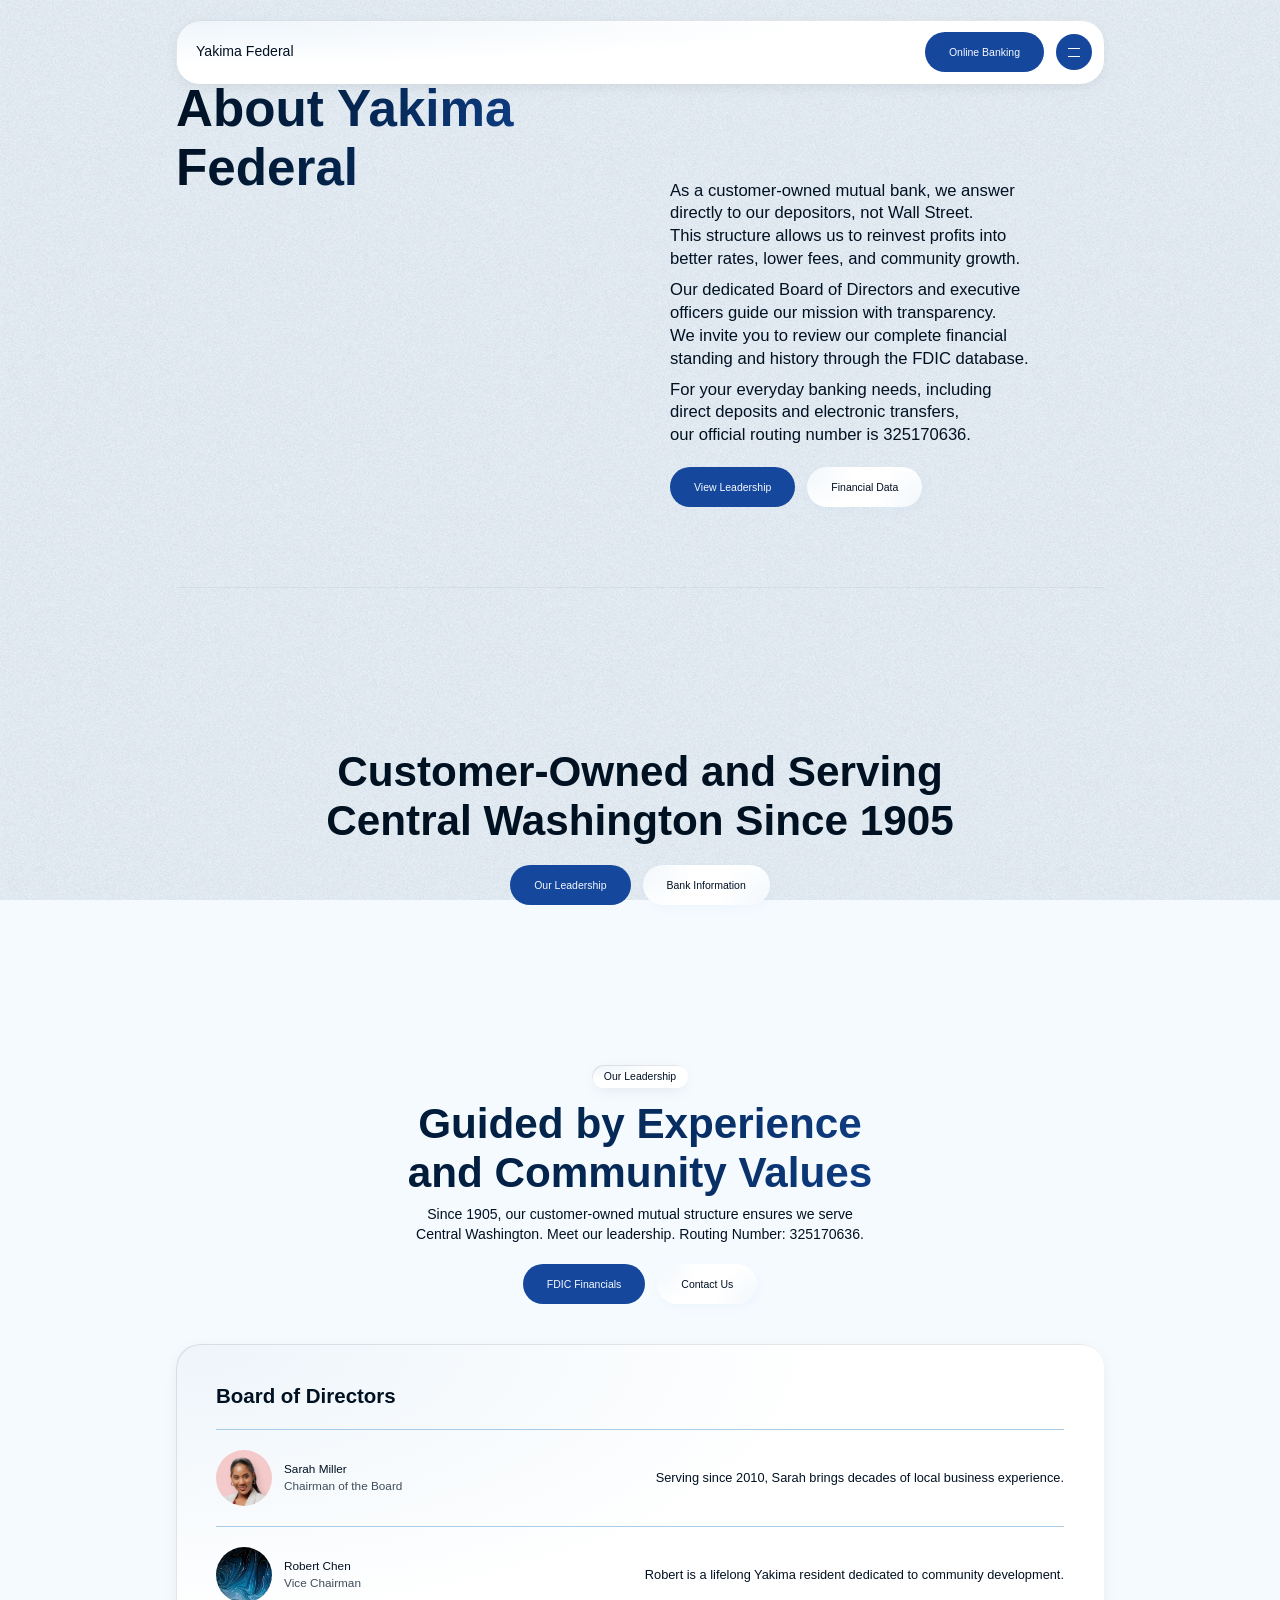
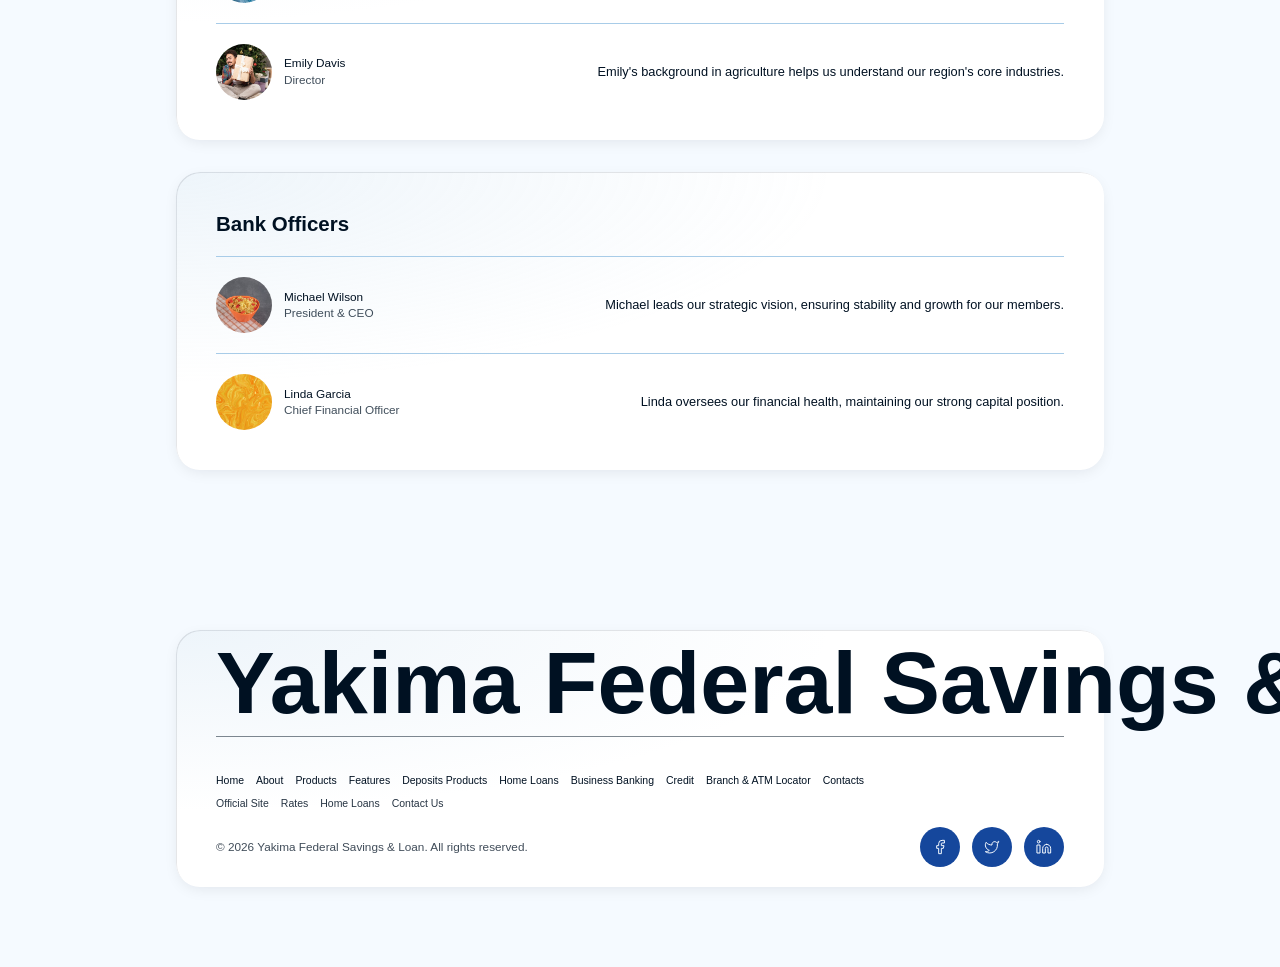
==== commit 2c11d352: "fix: restore navbar JS execution on key pages" ====
--- a/yak/about/index.html
+++ b/yak/about/index.html
@@ -1,4 +1,4 @@
-<!DOCTYPE html><html lang="en" data-scrapbook-source="https://3003-im7e28mf1mzjrx52izzst.sandbox.webild.io/about" data-scrapbook-create="20260710114816021"><head>
+<!DOCTYPE html><html lang="en"><head>
     
 
     
@@ -9,7 +9,7 @@
     <link href="css2.css" rel="stylesheet">
     
     <meta name="viewport" content="width=device-width, initial-scale=1.0">
-    <title>Webild Components</title>
+    <title>Yakima Federal Savings & Loan</title>
   <style type="text/css" data-vite-dev-id="/home/user/projects/af42d3ae-75d8-4c0c-932a-91e92aaf8ff1/src/index.css">@import url("css2-1.css");
 @layer properties;
 @layer theme, base, components, utilities;
@@ -1032,7 +1032,7 @@
 }
   .bg-\[radial-gradient\(50\%_50\%_at_50\%_50\%\,var\(--color-background-accent\)_0\%\,transparent_100\%\)\] { background-image: radial-gradient(50% 50% at 50% 50%,var(--color-background-accent) 0%,transparent 100%); }
   .bg-\[radial-gradient\(130\%_130\%_at_50\%_15\%\,var\(--background\)_40\%\,var\(--color-background-accent\)_100\%\)\] { background-image: radial-gradient(130% 130% at 50% 15%,var(--background) 40%,var(--color-background-accent) 100%); }
-  .bg-\[url\(https\:\/\/storage\.googleapis\.com\/webild\/default\/noise\.webp\)\] { background-image: url("noise.webp"); }
+  .bg-\[url\(noise\.webp\)\] { background-image: url("noise.webp"); }
   .from-accent { --tw-gradient-from: var(--accent); --tw-gradient-stops: var(--tw-gradient-via-stops, var(--tw-gradient-position), var(--tw-gradient-from) var(--tw-gradient-from-position), var(--tw-gradient-to) var(--tw-gradient-to-position)); }
   .from-background { --tw-gradient-from: var(--background); --tw-gradient-stops: var(--tw-gradient-via-stops, var(--tw-gradient-position), var(--tw-gradient-from) var(--tw-gradient-from-position), var(--tw-gradient-to) var(--tw-gradient-to-position)); }
   .from-background\/60 {
@@ -5383,8 +5383,8 @@
 }
 }</style></head>
   <body>
-    <div id="root"><div class="fixed inset-0 -z-10 overflow-hidden bg-background-accent/10 pointer-events-none select-none" aria-hidden="true"><div class="absolute inset-0 bg-repeat mix-blend-overlay opacity-10 bg-[url(https://storage.googleapis.com/webild/default/noise.webp)] bg-size-[512px]"></div></div><nav data-section="navbar" class="fixed z-1000 top-5 left-1/2 -translate-x-1/2 w-content-width"><div class="flex items-center justify-between p-2 xl:p-3 2xl:p-4 rounded backdrop-blur-sm card"><a href="https://3003-im7e28mf1mzjrx52izzst.sandbox.webild.io/" class="pl-2 text-xl font-medium text-foreground">Yakima Federal</a><div class="flex items-center gap-2 xl:gap-3 2xl:gap-4"><a href="#" class="flex items-center justify-center h-10 px-6 text-sm rounded cursor-pointer primary-button text-primary-cta-text" style="transform: none;">Online Banking</a><div class="relative flex items-center justify-center size-9 rounded cursor-pointer primary-button"><span class="absolute w-3 h-px bg-primary-cta-text transition-all duration-300 -translate-y-1"></span><span class="absolute w-3 h-px bg-primary-cta-text transition-all duration-300 translate-y-1"></span></div></div></div></nav><main class="flex-grow"><div data-webild-section="AboutTextSplit"><section aria-label="About section" class="py-20"><div class="flex flex-col gap-20 mx-auto w-content-width"><div class="flex flex-col md:flex-row gap-3 md:gap-15"><div class="w-full md:w-1/2"><h2 class="bg-gradient-to-r from-foreground to-primary-cta bg-clip-text text-transparent pb-[0.1em] -mb-[0.1em] text-7xl 2xl:text-8xl leading-[1.15] font-semibold text-balance">About Yakima Federal</h2></div><div class="flex flex-col gap-2 w-full md:w-1/2"><p class="transition-all duration-700 text-xl md:text-2xl leading-snug text-balance"><span><span class="inline-block" style="opacity: 0; filter: blur(10px);">Founded</span></span><span> <span class="inline-block" style="opacity: 0; filter: blur(10px);">in</span></span><span> <span class="inline-block" style="opacity: 0; filter: blur(10px);">1905,</span></span><span> <span class="inline-block" style="opacity: 0; filter: blur(10px);">Yakima</span></span><span> <span class="inline-block" style="opacity: 0; filter: blur(10px);">Federal</span></span><span> <span class="inline-block" style="opacity: 0; filter: blur(10px);">Savings</span></span><span> <span class="inline-block" style="opacity: 0; filter: blur(10px);">and</span></span><span> <span class="inline-block" style="opacity: 0; filter: blur(10px);">Loan</span></span><span> <span class="inline-block" style="opacity: 0; filter: blur(10px);">has</span></span><span> <span class="inline-block" style="opacity: 0; filter: blur(10px);">proudly</span></span><span> <span class="inline-block" style="opacity: 0; filter: blur(10px);">served</span></span><span> <span class="inline-block" style="opacity: 0; filter: blur(10px);">Central</span></span><span> <span class="inline-block" style="opacity: 0; filter: blur(10px);">Washington</span></span><span> <span class="inline-block" style="opacity: 0; filter: blur(10px);">for</span></span><span> <span class="inline-block" style="opacity: 0; filter: blur(10px);">over</span></span><span> <span class="inline-block" style="opacity: 0; filter: blur(10px);">a</span></span><span> <span class="inline-block" style="opacity: 0; filter: blur(10px);">century.</span></span><span> <span class="inline-block" style="opacity: 0; filter: blur(10px);">Our</span></span><span> <span class="inline-block" style="opacity: 0; filter: blur(10px);">commitment</span></span><span> <span class="inline-block" style="opacity: 0; filter: blur(10px);">to</span></span><span> <span class="inline-block" style="opacity: 0; filter: blur(10px);">local</span></span><span> <span class="inline-block" style="opacity: 0; filter: blur(10px);">families</span></span><span> <span class="inline-block" style="opacity: 0; filter: blur(10px);">has</span></span><span> <span class="inline-block" style="opacity: 0; filter: blur(10px);">made</span></span><span> <span class="inline-block" style="opacity: 0; filter: blur(10px);">us</span></span><span> <span class="inline-block" style="opacity: 0; filter: blur(10px);">a</span></span><span> <span class="inline-block" style="opacity: 0; filter: blur(10px);">trusted</span></span><span> <span class="inline-block" style="opacity: 0; filter: blur(10px);">partner</span></span><span> <span class="inline-block" style="opacity: 0; filter: blur(10px);">through</span></span><span> <span class="inline-block" style="opacity: 0; filter: blur(10px);">generations.</span></span></p><p class="text-xl md:text-2xl leading-snug text-balance">As a customer-owned mutual bank, we answer directly to our depositors, not Wall Street. This structure allows us to reinvest profits into better rates, lower fees, and community growth.</p><p class="text-xl md:text-2xl leading-snug text-balance">Our dedicated Board of Directors and executive officers guide our mission with transparency. We invite you to review our complete financial standing and history through the FDIC database.</p><p class="text-xl md:text-2xl leading-snug text-balance">For your everyday banking needs, including direct deposits and electronic transfers, our official routing number is 325170636.</p><div class="flex flex-wrap gap-3 mt-2 md:mt-3"><div style="opacity: 1; transform: none;"><a href="https://3003-im7e28mf1mzjrx52izzst.sandbox.webild.io/leadership" class="flex items-center justify-center h-10 px-6 text-sm rounded cursor-pointer primary-button text-primary-cta-text" style="transform: none;">View Leadership</a></div><div style="opacity: 1; transform: none;"><a href="https://3003-im7e28mf1mzjrx52izzst.sandbox.webild.io/financials" class="flex items-center justify-center h-10 px-6 text-sm rounded cursor-pointer secondary-button text-secondary-cta-text" style="transform: none;">Financial Data</a></div></div></div></div><div class="w-full border-b border-foreground/5"></div></div></section></div><div data-webild-section="AboutText"><section aria-label="About section" class="py-20"><div class="w-content-width mx-auto flex flex-col gap-2 items-center"><h2 class="text-6xl 2xl:text-7xl leading-[1.15] font-semibold text-center text-balance">Customer-Owned and Serving Central Washington Since 1905</h2><div class="flex flex-wrap gap-3 justify-center mt-2 md:mt-3"><div style="opacity: 1; transform: none;"><a href="#leadership" class="flex items-center justify-center h-10 px-6 text-sm rounded cursor-pointer primary-button text-primary-cta-text" style="transform: none;">Our Leadership</a></div><div style="opacity: 1; transform: none;"><a href="#information" class="flex items-center justify-center h-10 px-6 text-sm rounded cursor-pointer secondary-button text-secondary-cta-text" style="transform: none;">Bank Information</a></div></div></div></section></div><div data-webild-section="TeamListCards"><section aria-label="Team section" class="py-20"><div class="flex flex-col gap-8 md:gap-10 w-content-width mx-auto"><div class="flex flex-col items-center gap-2"><div class="px-3 py-1 mb-1 text-sm card rounded w-fit"><p>Our Leadership</p></div><h2 class="bg-gradient-to-r from-foreground to-primary-cta bg-clip-text text-transparent pb-[0.1em] -mb-[0.1em] md:max-w-8/10 text-6xl 2xl:text-7xl leading-[1.15] font-semibold text-center text-balance">Guided by Experience and Community Values</h2><p class="md:max-w-7/10 text-lg md:text-xl leading-snug text-center text-balance">Since 1905, our customer-owned mutual structure ensures we serve Central Washington. Meet our leadership. Routing Number: 325170636.</p><div class="flex flex-wrap justify-center gap-3 mt-2 md:mt-3"><div style="opacity: 1; transform: none;"><a href="https://3003-im7e28mf1mzjrx52izzst.sandbox.webild.io/financial-information" class="flex items-center justify-center h-10 px-6 text-sm rounded cursor-pointer primary-button text-primary-cta-text" style="transform: none;">FDIC Financials</a></div><div style="opacity: 1; transform: none;"><a href="https://3003-im7e28mf1mzjrx52izzst.sandbox.webild.io/contact" class="flex items-center justify-center h-10 px-6 text-sm rounded cursor-pointer secondary-button text-secondary-cta-text" style="transform: none;">Contact Us</a></div></div></div><div class="flex flex-col gap-8" style="opacity: 1; filter: blur(0px);"><div class="p-6 md:p-10 card rounded"><h3 class="mb-4 xl:mb-5 2xl:mb-6 text-2xl md:text-3xl font-semibold">Board of Directors</h3><div class="flex flex-col divide-y divide-accent border-t border-accent"><div class="flex items-center gap-4 xl:gap-5 2xl:gap-6 py-5 last:pb-0"><div class="flex items-center gap-3 flex-1 min-w-0"><img alt="https://img.freepik.com/free-photo/confident-business-woman-portrait-smiling-face_53876-137693.jpg" class="min-h-0 size-12 md:size-14 2xl:size-16 shrink-0 rounded-full object-cover" src="confident-business-woman-portrait-smiling-face_53876-137693.jpg"><div class="flex flex-col min-w-0"><span class="text-base text-foreground font-medium leading-snug truncate">Sarah Miller</span><span class="text-base text-foreground/75 leading-snug truncate">Chairman of the Board</span></div></div><span class="text-base md:text-lg font-medium shrink-0">Serving since 2010, Sarah brings decades of local business experience.</span></div><div class="flex items-center gap-4 xl:gap-5 2xl:gap-6 py-5 last:pb-0"><div class="flex items-center gap-3 flex-1 min-w-0"><img alt="https://img.freepik.com/free-photo/handsome-corporate-man-real-estate-agent-assistant-smiling-holding-hands-together-how-can-i-help-smiling-camera-standing-white-background_1258-85432.jpg" class="min-h-0 size-12 md:size-14 2xl:size-16 shrink-0 rounded-full object-cover" src="handsome-corporate-man-real-estate-agent-assistant-smiling-holding-hands-together-how-can-i-help-smiling-camera-standing.jpg"><div class="flex flex-col min-w-0"><span class="text-base text-foreground font-medium leading-snug truncate">Robert Chen</span><span class="text-base text-foreground/75 leading-snug truncate">Vice Chairman</span></div></div><span class="text-base md:text-lg font-medium shrink-0">Robert is a lifelong Yakima resident dedicated to community development.</span></div><div class="flex items-center gap-4 xl:gap-5 2xl:gap-6 py-5 last:pb-0"><div class="flex items-center gap-3 flex-1 min-w-0"><img alt="https://img.freepik.com/free-photo/portrait-successful-businesswoman-standing-office-smiling-camera_114579-78964.jpg" class="min-h-0 size-12 md:size-14 2xl:size-16 shrink-0 rounded-full object-cover" src="portrait-successful-businesswoman-standing-office-smiling-camera_114579-78964.jpg"><div class="flex flex-col min-w-0"><span class="text-base text-foreground font-medium leading-snug truncate">Emily Davis</span><span class="text-base text-foreground/75 leading-snug truncate">Director</span></div></div><span class="text-base md:text-lg font-medium shrink-0">Emily's background in agriculture helps us understand our region's core industries.</span></div></div></div><div class="p-6 md:p-10 card rounded"><h3 class="mb-4 xl:mb-5 2xl:mb-6 text-2xl md:text-3xl font-semibold">Bank Officers</h3><div class="flex flex-col divide-y divide-accent border-t border-accent"><div class="flex items-center gap-4 xl:gap-5 2xl:gap-6 py-5 last:pb-0"><div class="flex items-center gap-3 flex-1 min-w-0"><img alt="https://img.freepik.com/free-photo/portrait-handsome-smiling-businessman-suit-glasses_114579-78864.jpg" class="min-h-0 size-12 md:size-14 2xl:size-16 shrink-0 rounded-full object-cover" src="portrait-handsome-smiling-businessman-suit-glasses_114579-78864.jpg"><div class="flex flex-col min-w-0"><span class="text-base text-foreground font-medium leading-snug truncate">Michael Wilson</span><span class="text-base text-foreground/75 leading-snug truncate">President &amp; CEO</span></div></div><span class="text-base md:text-lg font-medium shrink-0">Michael leads our strategic vision, ensuring stability and growth for our members.</span></div><div class="flex items-center gap-4 xl:gap-5 2xl:gap-6 py-5 last:pb-0"><div class="flex items-center gap-3 flex-1 min-w-0"><img alt="https://img.freepik.com/free-photo/business-finance-employment-female-successful-entrepreneurs-concept-confident-smiling-asian-businesswoman-office-worker-white-suit-glasses-using-laptop-help-clients_1258-101166.jpg" class="min-h-0 size-12 md:size-14 2xl:size-16 shrink-0 rounded-full object-cover" src="business-finance-employment-female-successful-entrepreneurs-concept-confident-smiling-asian-businesswoman-office-worker-.jpg"><div class="flex flex-col min-w-0"><span class="text-base text-foreground font-medium leading-snug truncate">Linda Garcia</span><span class="text-base text-foreground/75 leading-snug truncate">Chief Financial Officer</span></div></div><span class="text-base md:text-lg font-medium shrink-0">Linda oversees our financial health, maintaining our strong capital position.</span></div></div></div></div></div></section></div></main><footer data-section="footer" aria-label="Site footer" class="relative w-full py-20"><div class="flex flex-col w-content-width mx-auto px-10 pb-5 rounded-lg card"><div class="w-full min-w-0 flex-1"><h2 class="whitespace-nowrap transition-opacity duration-150 opacity-100 font-semibold" style="line-height: 1.2; font-size: 89.2032px;">Yakima Federal Savings &amp; Loan</h2></div><div class="h-px w-full mb-5 bg-foreground/50"></div><div class="flex flex-col gap-3 items-center justify-between md:flex-row"><span class="text-base opacity-75">© 2024 Yakima Federal Savings &amp; Loan. All rights reserved.</span><div class="flex items-center gap-3"><button class="flex items-center justify-center size-10 rounded-full primary-button text-primary-cta-text cursor-pointer"><svg xmlns="http://www.w3.org/2000/svg" width="24" height="24" viewBox="0 0 24 24" fill="none" stroke="currentColor" stroke-width="1.5" stroke-linecap="round" stroke-linejoin="round" class="lucide lucide-facebook size-4" aria-hidden="true"><path d="M18 2h-3a5 5 0 0 0-5 5v3H7v4h3v8h4v-8h3l1-4h-4V7a1 1 0 0 1 1-1h3z"></path></svg></button><button class="flex items-center justify-center size-10 rounded-full primary-button text-primary-cta-text cursor-pointer"><svg xmlns="http://www.w3.org/2000/svg" width="24" height="24" viewBox="0 0 24 24" fill="none" stroke="currentColor" stroke-width="1.5" stroke-linecap="round" stroke-linejoin="round" class="lucide lucide-twitter size-4" aria-hidden="true"><path d="M22 4s-.7 2.1-2 3.4c1.6 10-9.4 17.3-18 11.6 2.2.1 4.4-.6 6-2C3 15.5.5 9.6 3 5c2.2 2.6 5.6 4.1 9 4-.9-4.2 4-6.6 7-3.8 1.1 0 3-1.2 3-1.2z"></path></svg></button><button class="flex items-center justify-center size-10 rounded-full primary-button text-primary-cta-text cursor-pointer"><svg xmlns="http://www.w3.org/2000/svg" width="24" height="24" viewBox="0 0 24 24" fill="none" stroke="currentColor" stroke-width="1.5" stroke-linecap="round" stroke-linejoin="round" class="lucide lucide-linkedin size-4" aria-hidden="true"><path d="M16 8a6 6 0 0 1 6 6v7h-4v-7a2 2 0 0 0-2-2 2 2 0 0 0-2 2v7h-4v-7a6 6 0 0 1 6-6z"></path><rect width="4" height="12" x="2" y="9"></rect><circle cx="4" cy="4" r="2"></circle></svg></button></div></div></div></footer></div>
+    <div id="root"><div class="fixed inset-0 -z-10 overflow-hidden bg-background-accent/10 pointer-events-none select-none" aria-hidden="true"><div class="absolute inset-0 bg-repeat mix-blend-overlay opacity-10 bg-[url(noise.webp)] bg-size-[512px]"></div></div><nav data-section="navbar" class="fixed z-1000 top-5 left-1/2 -translate-x-1/2 w-content-width"><div class="flex items-center justify-between p-2 xl:p-3 2xl:p-4 rounded backdrop-blur-sm card"><a href="../index.html" class="pl-2 text-xl font-medium text-foreground">Yakima Federal</a><div class="flex items-center gap-2 xl:gap-3 2xl:gap-4"><a href="#" class="flex items-center justify-center h-10 px-6 text-sm rounded cursor-pointer primary-button text-primary-cta-text" style="transform: none;">Online Banking</a><div class="relative flex items-center justify-center size-9 rounded cursor-pointer primary-button"><span class="absolute w-3 h-px bg-primary-cta-text transition-all duration-300 -translate-y-1"></span><span class="absolute w-3 h-px bg-primary-cta-text transition-all duration-300 translate-y-1"></span></div></div></div></nav><main class="flex-grow"><div data-section-group="AboutTextSplit"><section aria-label="About section" class="py-20"><div class="flex flex-col gap-20 mx-auto w-content-width"><div class="flex flex-col md:flex-row gap-3 md:gap-15"><div class="w-full md:w-1/2"><h2 class="bg-gradient-to-r from-foreground to-primary-cta bg-clip-text text-transparent pb-[0.1em] -mb-[0.1em] text-7xl 2xl:text-8xl leading-[1.15] font-semibold text-balance">About Yakima Federal</h2></div><div class="flex flex-col gap-2 w-full md:w-1/2"><p class="transition-all duration-700 text-xl md:text-2xl leading-snug text-balance"><span><span class="inline-block" style="opacity: 0; filter: blur(10px);">Founded</span></span><span> <span class="inline-block" style="opacity: 0; filter: blur(10px);">in</span></span><span> <span class="inline-block" style="opacity: 0; filter: blur(10px);">1905,</span></span><span> <span class="inline-block" style="opacity: 0; filter: blur(10px);">Yakima</span></span><span> <span class="inline-block" style="opacity: 0; filter: blur(10px);">Federal</span></span><span> <span class="inline-block" style="opacity: 0; filter: blur(10px);">Savings</span></span><span> <span class="inline-block" style="opacity: 0; filter: blur(10px);">and</span></span><span> <span class="inline-block" style="opacity: 0; filter: blur(10px);">Loan</span></span><span> <span class="inline-block" style="opacity: 0; filter: blur(10px);">has</span></span><span> <span class="inline-block" style="opacity: 0; filter: blur(10px);">proudly</span></span><span> <span class="inline-block" style="opacity: 0; filter: blur(10px);">served</span></span><span> <span class="inline-block" style="opacity: 0; filter: blur(10px);">Central</span></span><span> <span class="inline-block" style="opacity: 0; filter: blur(10px);">Washington</span></span><span> <span class="inline-block" style="opacity: 0; filter: blur(10px);">for</span></span><span> <span class="inline-block" style="opacity: 0; filter: blur(10px);">over</span></span><span> <span class="inline-block" style="opacity: 0; filter: blur(10px);">a</span></span><span> <span class="inline-block" style="opacity: 0; filter: blur(10px);">century.</span></span><span> <span class="inline-block" style="opacity: 0; filter: blur(10px);">Our</span></span><span> <span class="inline-block" style="opacity: 0; filter: blur(10px);">commitment</span></span><span> <span class="inline-block" style="opacity: 0; filter: blur(10px);">to</span></span><span> <span class="inline-block" style="opacity: 0; filter: blur(10px);">local</span></span><span> <span class="inline-block" style="opacity: 0; filter: blur(10px);">families</span></span><span> <span class="inline-block" style="opacity: 0; filter: blur(10px);">has</span></span><span> <span class="inline-block" style="opacity: 0; filter: blur(10px);">made</span></span><span> <span class="inline-block" style="opacity: 0; filter: blur(10px);">us</span></span><span> <span class="inline-block" style="opacity: 0; filter: blur(10px);">a</span></span><span> <span class="inline-block" style="opacity: 0; filter: blur(10px);">trusted</span></span><span> <span class="inline-block" style="opacity: 0; filter: blur(10px);">partner</span></span><span> <span class="inline-block" style="opacity: 0; filter: blur(10px);">through</span></span><span> <span class="inline-block" style="opacity: 0; filter: blur(10px);">generations.</span></span></p><p class="text-xl md:text-2xl leading-snug text-balance">As a customer-owned mutual bank, we answer directly to our depositors, not Wall Street. This structure allows us to reinvest profits into better rates, lower fees, and community growth.</p><p class="text-xl md:text-2xl leading-snug text-balance">Our dedicated Board of Directors and executive officers guide our mission with transparency. We invite you to review our complete financial standing and history through the FDIC database.</p><p class="text-xl md:text-2xl leading-snug text-balance">For your everyday banking needs, including direct deposits and electronic transfers, our official routing number is 325170636.</p><div class="flex flex-wrap gap-3 mt-2 md:mt-3"><div style="opacity: 1; transform: none;"><a href="../about/index.html" class="flex items-center justify-center h-10 px-6 text-sm rounded cursor-pointer primary-button text-primary-cta-text" style="transform: none;">View Leadership</a></div><div style="opacity: 1; transform: none;"><a href="../deposits-products/index.html" class="flex items-center justify-center h-10 px-6 text-sm rounded cursor-pointer secondary-button text-secondary-cta-text" style="transform: none;">Financial Data</a></div></div></div></div><div class="w-full border-b border-foreground/5"></div></div></section></div><div data-section-group="AboutText"><section aria-label="About section" class="py-20"><div class="w-content-width mx-auto flex flex-col gap-2 items-center"><h2 class="text-6xl 2xl:text-7xl leading-[1.15] font-semibold text-center text-balance">Customer-Owned and Serving Central Washington Since 1905</h2><div class="flex flex-wrap gap-3 justify-center mt-2 md:mt-3"><div style="opacity: 1; transform: none;"><a href="#leadership" class="flex items-center justify-center h-10 px-6 text-sm rounded cursor-pointer primary-button text-primary-cta-text" style="transform: none;">Our Leadership</a></div><div style="opacity: 1; transform: none;"><a href="#information" class="flex items-center justify-center h-10 px-6 text-sm rounded cursor-pointer secondary-button text-secondary-cta-text" style="transform: none;">Bank Information</a></div></div></div></section></div><div data-section-group="TeamListCards"><section aria-label="Team section" class="py-20"><div class="flex flex-col gap-8 md:gap-10 w-content-width mx-auto"><div class="flex flex-col items-center gap-2"><div class="px-3 py-1 mb-1 text-sm card rounded w-fit"><p>Our Leadership</p></div><h2 class="bg-gradient-to-r from-foreground to-primary-cta bg-clip-text text-transparent pb-[0.1em] -mb-[0.1em] md:max-w-8/10 text-6xl 2xl:text-7xl leading-[1.15] font-semibold text-center text-balance">Guided by Experience and Community Values</h2><p class="md:max-w-7/10 text-lg md:text-xl leading-snug text-center text-balance">Since 1905, our customer-owned mutual structure ensures we serve Central Washington. Meet our leadership. Routing Number: 325170636.</p><div class="flex flex-wrap justify-center gap-3 mt-2 md:mt-3"><div style="opacity: 1; transform: none;"><a href="../home-loans/index.html" class="flex items-center justify-center h-10 px-6 text-sm rounded cursor-pointer primary-button text-primary-cta-text" style="transform: none;">FDIC Financials</a></div><div style="opacity: 1; transform: none;"><a href="../contacts/index.html" class="flex items-center justify-center h-10 px-6 text-sm rounded cursor-pointer secondary-button text-secondary-cta-text" style="transform: none;">Contact Us</a></div></div></div><div class="flex flex-col gap-8" style="opacity: 1; filter: blur(0px);"><div class="p-6 md:p-10 card rounded"><h3 class="mb-4 xl:mb-5 2xl:mb-6 text-2xl md:text-3xl font-semibold">Board of Directors</h3><div class="flex flex-col divide-y divide-accent border-t border-accent"><div class="flex items-center gap-4 xl:gap-5 2xl:gap-6 py-5 last:pb-0"><div class="flex items-center gap-3 flex-1 min-w-0"><img alt="https://img.freepik.com/free-photo/confident-business-woman-portrait-smiling-face_53876-137693.jpg" class="min-h-0 size-12 md:size-14 2xl:size-16 shrink-0 rounded-full object-cover" src="confident-business-woman-portrait-smiling-face_53876-137693.jpg"><div class="flex flex-col min-w-0"><span class="text-base text-foreground font-medium leading-snug truncate">Sarah Miller</span><span class="text-base text-foreground/75 leading-snug truncate">Chairman of the Board</span></div></div><span class="text-base md:text-lg font-medium shrink-0">Serving since 2010, Sarah brings decades of local business experience.</span></div><div class="flex items-center gap-4 xl:gap-5 2xl:gap-6 py-5 last:pb-0"><div class="flex items-center gap-3 flex-1 min-w-0"><img alt="https://img.freepik.com/free-photo/handsome-corporate-man-real-estate-agent-assistant-smiling-holding-hands-together-how-can-i-help-smiling-camera-standing-white-background_1258-85432.jpg" class="min-h-0 size-12 md:size-14 2xl:size-16 shrink-0 rounded-full object-cover" src="handsome-corporate-man-real-estate-agent-assistant-smiling-holding-hands-together-how-can-i-help-smiling-camera-standing.jpg"><div class="flex flex-col min-w-0"><span class="text-base text-foreground font-medium leading-snug truncate">Robert Chen</span><span class="text-base text-foreground/75 leading-snug truncate">Vice Chairman</span></div></div><span class="text-base md:text-lg font-medium shrink-0">Robert is a lifelong Yakima resident dedicated to community development.</span></div><div class="flex items-center gap-4 xl:gap-5 2xl:gap-6 py-5 last:pb-0"><div class="flex items-center gap-3 flex-1 min-w-0"><img alt="https://img.freepik.com/free-photo/portrait-successful-businesswoman-standing-office-smiling-camera_114579-78964.jpg" class="min-h-0 size-12 md:size-14 2xl:size-16 shrink-0 rounded-full object-cover" src="portrait-successful-businesswoman-standing-office-smiling-camera_114579-78964.jpg"><div class="flex flex-col min-w-0"><span class="text-base text-foreground font-medium leading-snug truncate">Emily Davis</span><span class="text-base text-foreground/75 leading-snug truncate">Director</span></div></div><span class="text-base md:text-lg font-medium shrink-0">Emily's background in agriculture helps us understand our region's core industries.</span></div></div></div><div class="p-6 md:p-10 card rounded"><h3 class="mb-4 xl:mb-5 2xl:mb-6 text-2xl md:text-3xl font-semibold">Bank Officers</h3><div class="flex flex-col divide-y divide-accent border-t border-accent"><div class="flex items-center gap-4 xl:gap-5 2xl:gap-6 py-5 last:pb-0"><div class="flex items-center gap-3 flex-1 min-w-0"><img alt="https://img.freepik.com/free-photo/portrait-handsome-smiling-businessman-suit-glasses_114579-78864.jpg" class="min-h-0 size-12 md:size-14 2xl:size-16 shrink-0 rounded-full object-cover" src="portrait-handsome-smiling-businessman-suit-glasses_114579-78864.jpg"><div class="flex flex-col min-w-0"><span class="text-base text-foreground font-medium leading-snug truncate">Michael Wilson</span><span class="text-base text-foreground/75 leading-snug truncate">President &amp; CEO</span></div></div><span class="text-base md:text-lg font-medium shrink-0">Michael leads our strategic vision, ensuring stability and growth for our members.</span></div><div class="flex items-center gap-4 xl:gap-5 2xl:gap-6 py-5 last:pb-0"><div class="flex items-center gap-3 flex-1 min-w-0"><img alt="https://img.freepik.com/free-photo/business-finance-employment-female-successful-entrepreneurs-concept-confident-smiling-asian-businesswoman-office-worker-white-suit-glasses-using-laptop-help-clients_1258-101166.jpg" class="min-h-0 size-12 md:size-14 2xl:size-16 shrink-0 rounded-full object-cover" src="business-finance-employment-female-successful-entrepreneurs-concept-confident-smiling-asian-businesswoman-office-worker-.jpg"><div class="flex flex-col min-w-0"><span class="text-base text-foreground font-medium leading-snug truncate">Linda Garcia</span><span class="text-base text-foreground/75 leading-snug truncate">Chief Financial Officer</span></div></div><span class="text-base md:text-lg font-medium shrink-0">Linda oversees our financial health, maintaining our strong capital position.</span></div></div></div></div></div></section></div></main><footer data-section="footer" aria-label="Site footer" class="relative w-full py-20"><div class="flex flex-col w-content-width mx-auto px-10 pb-5 rounded-lg card"><div class="w-full min-w-0 flex-1"><h2 class="whitespace-nowrap transition-opacity duration-150 opacity-100 font-semibold" style="line-height: 1.2; font-size: 89.2032px;">Yakima Federal Savings &amp; Loan</h2></div><div class="h-px w-full mb-5 bg-foreground/50"></div><div class="flex flex-col gap-3 items-center justify-between md:flex-row"><span class="text-base opacity-75">© 2024 Yakima Federal Savings &amp; Loan. All rights reserved.</span><div class="flex items-center gap-3"><button class="flex items-center justify-center size-10 rounded-full primary-button text-primary-cta-text cursor-pointer"><svg xmlns="http://www.w3.org/2000/svg" width="24" height="24" viewBox="0 0 24 24" fill="none" stroke="currentColor" stroke-width="1.5" stroke-linecap="round" stroke-linejoin="round" class="lucide lucide-facebook size-4" aria-hidden="true"><path d="M18 2h-3a5 5 0 0 0-5 5v3H7v4h3v8h4v-8h3l1-4h-4V7a1 1 0 0 1 1-1h3z"></path></svg></button><button class="flex items-center justify-center size-10 rounded-full primary-button text-primary-cta-text cursor-pointer"><svg xmlns="http://www.w3.org/2000/svg" width="24" height="24" viewBox="0 0 24 24" fill="none" stroke="currentColor" stroke-width="1.5" stroke-linecap="round" stroke-linejoin="round" class="lucide lucide-twitter size-4" aria-hidden="true"><path d="M22 4s-.7 2.1-2 3.4c1.6 10-9.4 17.3-18 11.6 2.2.1 4.4-.6 6-2C3 15.5.5 9.6 3 5c2.2 2.6 5.6 4.1 9 4-.9-4.2 4-6.6 7-3.8 1.1 0 3-1.2 3-1.2z"></path></svg></button><button class="flex items-center justify-center size-10 rounded-full primary-button text-primary-cta-text cursor-pointer"><svg xmlns="http://www.w3.org/2000/svg" width="24" height="24" viewBox="0 0 24 24" fill="none" stroke="currentColor" stroke-width="1.5" stroke-linecap="round" stroke-linejoin="round" class="lucide lucide-linkedin size-4" aria-hidden="true"><path d="M16 8a6 6 0 0 1 6 6v7h-4v-7a2 2 0 0 0-2-2 2 2 0 0 0-2 2v7h-4v-7a6 6 0 0 1 6-6z"></path><rect width="4" height="12" x="2" y="9"></rect><circle cx="4" cy="4" r="2"></circle></svg></button></div></div></div></footer></div>
     
   
 
-</body></html>+<script src="../site.js?v=navbar-fix" defer></script></body></html>
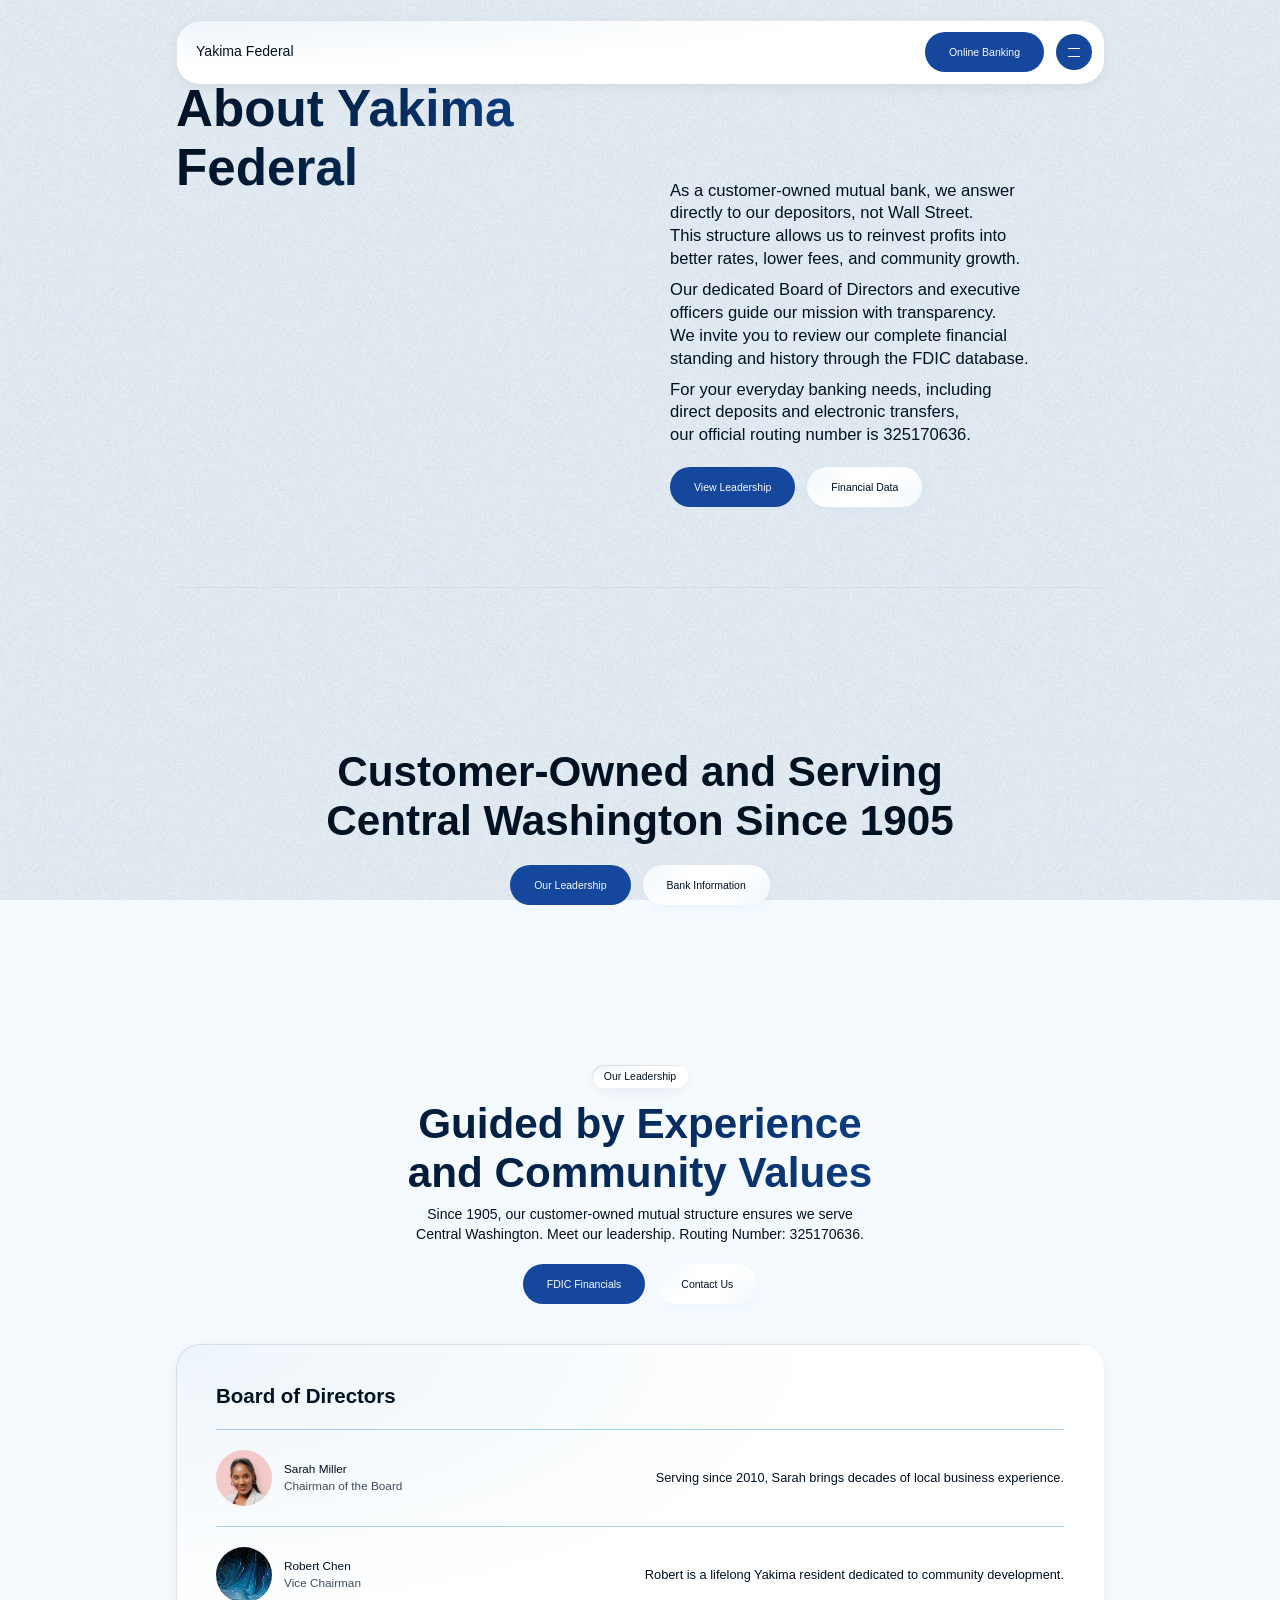
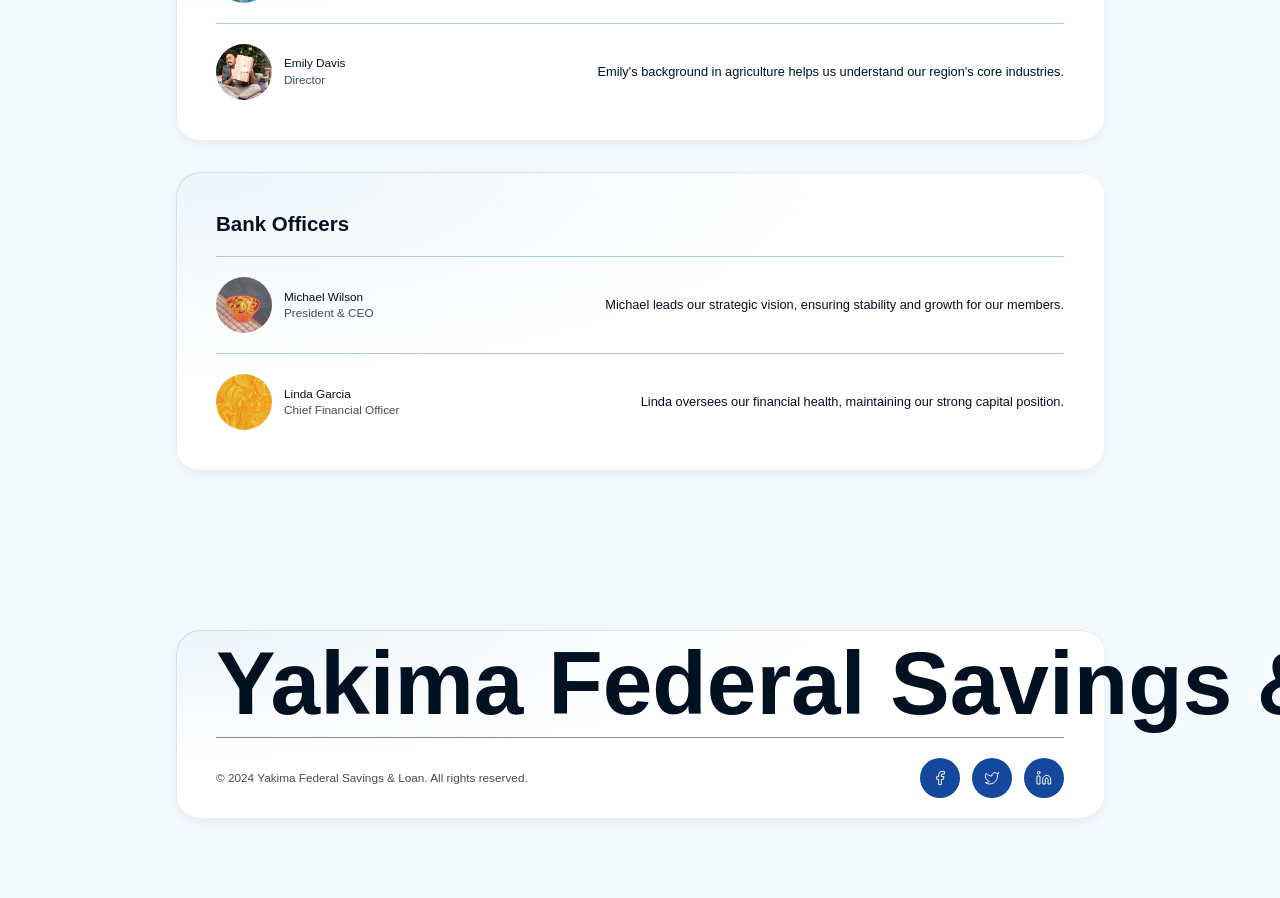
==== commit ca199543: "Apply remaining changes" ====
--- a/yak/about/index.html
+++ b/yak/about/index.html
@@ -1,4 +1,4 @@
-<!DOCTYPE html><html lang="en"><head>
+<!DOCTYPE html><html lang="en" data-scrapbook-source="https://3003-im7e28mf1mzjrx52izzst.sandbox.webild.io/about" data-scrapbook-create="20260710114816021"><head>
     
 
     
@@ -9,7 +9,7 @@
     <link href="css2.css" rel="stylesheet">
     
     <meta name="viewport" content="width=device-width, initial-scale=1.0">
-    <title>Yakima Federal Savings & Loan</title>
+    <title>Webild Components</title>
   <style type="text/css" data-vite-dev-id="/home/user/projects/af42d3ae-75d8-4c0c-932a-91e92aaf8ff1/src/index.css">@import url("css2-1.css");
 @layer properties;
 @layer theme, base, components, utilities;
@@ -1032,7 +1032,7 @@
 }
   .bg-\[radial-gradient\(50\%_50\%_at_50\%_50\%\,var\(--color-background-accent\)_0\%\,transparent_100\%\)\] { background-image: radial-gradient(50% 50% at 50% 50%,var(--color-background-accent) 0%,transparent 100%); }
   .bg-\[radial-gradient\(130\%_130\%_at_50\%_15\%\,var\(--background\)_40\%\,var\(--color-background-accent\)_100\%\)\] { background-image: radial-gradient(130% 130% at 50% 15%,var(--background) 40%,var(--color-background-accent) 100%); }
-  .bg-\[url\(noise\.webp\)\] { background-image: url("noise.webp"); }
+  .bg-\[url\(https\:\/\/storage\.googleapis\.com\/webild\/default\/noise\.webp\)\] { background-image: url("noise.webp"); }
   .from-accent { --tw-gradient-from: var(--accent); --tw-gradient-stops: var(--tw-gradient-via-stops, var(--tw-gradient-position), var(--tw-gradient-from) var(--tw-gradient-from-position), var(--tw-gradient-to) var(--tw-gradient-to-position)); }
   .from-background { --tw-gradient-from: var(--background); --tw-gradient-stops: var(--tw-gradient-via-stops, var(--tw-gradient-position), var(--tw-gradient-from) var(--tw-gradient-from-position), var(--tw-gradient-to) var(--tw-gradient-to-position)); }
   .from-background\/60 {
@@ -5383,8 +5383,8 @@
 }
 }</style></head>
   <body>
-    <div id="root"><div class="fixed inset-0 -z-10 overflow-hidden bg-background-accent/10 pointer-events-none select-none" aria-hidden="true"><div class="absolute inset-0 bg-repeat mix-blend-overlay opacity-10 bg-[url(noise.webp)] bg-size-[512px]"></div></div><nav data-section="navbar" class="fixed z-1000 top-5 left-1/2 -translate-x-1/2 w-content-width"><div class="flex items-center justify-between p-2 xl:p-3 2xl:p-4 rounded backdrop-blur-sm card"><a href="../index.html" class="pl-2 text-xl font-medium text-foreground">Yakima Federal</a><div class="flex items-center gap-2 xl:gap-3 2xl:gap-4"><a href="#" class="flex items-center justify-center h-10 px-6 text-sm rounded cursor-pointer primary-button text-primary-cta-text" style="transform: none;">Online Banking</a><div class="relative flex items-center justify-center size-9 rounded cursor-pointer primary-button"><span class="absolute w-3 h-px bg-primary-cta-text transition-all duration-300 -translate-y-1"></span><span class="absolute w-3 h-px bg-primary-cta-text transition-all duration-300 translate-y-1"></span></div></div></div></nav><main class="flex-grow"><div data-section-group="AboutTextSplit"><section aria-label="About section" class="py-20"><div class="flex flex-col gap-20 mx-auto w-content-width"><div class="flex flex-col md:flex-row gap-3 md:gap-15"><div class="w-full md:w-1/2"><h2 class="bg-gradient-to-r from-foreground to-primary-cta bg-clip-text text-transparent pb-[0.1em] -mb-[0.1em] text-7xl 2xl:text-8xl leading-[1.15] font-semibold text-balance">About Yakima Federal</h2></div><div class="flex flex-col gap-2 w-full md:w-1/2"><p class="transition-all duration-700 text-xl md:text-2xl leading-snug text-balance"><span><span class="inline-block" style="opacity: 0; filter: blur(10px);">Founded</span></span><span> <span class="inline-block" style="opacity: 0; filter: blur(10px);">in</span></span><span> <span class="inline-block" style="opacity: 0; filter: blur(10px);">1905,</span></span><span> <span class="inline-block" style="opacity: 0; filter: blur(10px);">Yakima</span></span><span> <span class="inline-block" style="opacity: 0; filter: blur(10px);">Federal</span></span><span> <span class="inline-block" style="opacity: 0; filter: blur(10px);">Savings</span></span><span> <span class="inline-block" style="opacity: 0; filter: blur(10px);">and</span></span><span> <span class="inline-block" style="opacity: 0; filter: blur(10px);">Loan</span></span><span> <span class="inline-block" style="opacity: 0; filter: blur(10px);">has</span></span><span> <span class="inline-block" style="opacity: 0; filter: blur(10px);">proudly</span></span><span> <span class="inline-block" style="opacity: 0; filter: blur(10px);">served</span></span><span> <span class="inline-block" style="opacity: 0; filter: blur(10px);">Central</span></span><span> <span class="inline-block" style="opacity: 0; filter: blur(10px);">Washington</span></span><span> <span class="inline-block" style="opacity: 0; filter: blur(10px);">for</span></span><span> <span class="inline-block" style="opacity: 0; filter: blur(10px);">over</span></span><span> <span class="inline-block" style="opacity: 0; filter: blur(10px);">a</span></span><span> <span class="inline-block" style="opacity: 0; filter: blur(10px);">century.</span></span><span> <span class="inline-block" style="opacity: 0; filter: blur(10px);">Our</span></span><span> <span class="inline-block" style="opacity: 0; filter: blur(10px);">commitment</span></span><span> <span class="inline-block" style="opacity: 0; filter: blur(10px);">to</span></span><span> <span class="inline-block" style="opacity: 0; filter: blur(10px);">local</span></span><span> <span class="inline-block" style="opacity: 0; filter: blur(10px);">families</span></span><span> <span class="inline-block" style="opacity: 0; filter: blur(10px);">has</span></span><span> <span class="inline-block" style="opacity: 0; filter: blur(10px);">made</span></span><span> <span class="inline-block" style="opacity: 0; filter: blur(10px);">us</span></span><span> <span class="inline-block" style="opacity: 0; filter: blur(10px);">a</span></span><span> <span class="inline-block" style="opacity: 0; filter: blur(10px);">trusted</span></span><span> <span class="inline-block" style="opacity: 0; filter: blur(10px);">partner</span></span><span> <span class="inline-block" style="opacity: 0; filter: blur(10px);">through</span></span><span> <span class="inline-block" style="opacity: 0; filter: blur(10px);">generations.</span></span></p><p class="text-xl md:text-2xl leading-snug text-balance">As a customer-owned mutual bank, we answer directly to our depositors, not Wall Street. This structure allows us to reinvest profits into better rates, lower fees, and community growth.</p><p class="text-xl md:text-2xl leading-snug text-balance">Our dedicated Board of Directors and executive officers guide our mission with transparency. We invite you to review our complete financial standing and history through the FDIC database.</p><p class="text-xl md:text-2xl leading-snug text-balance">For your everyday banking needs, including direct deposits and electronic transfers, our official routing number is 325170636.</p><div class="flex flex-wrap gap-3 mt-2 md:mt-3"><div style="opacity: 1; transform: none;"><a href="../about/index.html" class="flex items-center justify-center h-10 px-6 text-sm rounded cursor-pointer primary-button text-primary-cta-text" style="transform: none;">View Leadership</a></div><div style="opacity: 1; transform: none;"><a href="../deposits-products/index.html" class="flex items-center justify-center h-10 px-6 text-sm rounded cursor-pointer secondary-button text-secondary-cta-text" style="transform: none;">Financial Data</a></div></div></div></div><div class="w-full border-b border-foreground/5"></div></div></section></div><div data-section-group="AboutText"><section aria-label="About section" class="py-20"><div class="w-content-width mx-auto flex flex-col gap-2 items-center"><h2 class="text-6xl 2xl:text-7xl leading-[1.15] font-semibold text-center text-balance">Customer-Owned and Serving Central Washington Since 1905</h2><div class="flex flex-wrap gap-3 justify-center mt-2 md:mt-3"><div style="opacity: 1; transform: none;"><a href="#leadership" class="flex items-center justify-center h-10 px-6 text-sm rounded cursor-pointer primary-button text-primary-cta-text" style="transform: none;">Our Leadership</a></div><div style="opacity: 1; transform: none;"><a href="#information" class="flex items-center justify-center h-10 px-6 text-sm rounded cursor-pointer secondary-button text-secondary-cta-text" style="transform: none;">Bank Information</a></div></div></div></section></div><div data-section-group="TeamListCards"><section aria-label="Team section" class="py-20"><div class="flex flex-col gap-8 md:gap-10 w-content-width mx-auto"><div class="flex flex-col items-center gap-2"><div class="px-3 py-1 mb-1 text-sm card rounded w-fit"><p>Our Leadership</p></div><h2 class="bg-gradient-to-r from-foreground to-primary-cta bg-clip-text text-transparent pb-[0.1em] -mb-[0.1em] md:max-w-8/10 text-6xl 2xl:text-7xl leading-[1.15] font-semibold text-center text-balance">Guided by Experience and Community Values</h2><p class="md:max-w-7/10 text-lg md:text-xl leading-snug text-center text-balance">Since 1905, our customer-owned mutual structure ensures we serve Central Washington. Meet our leadership. Routing Number: 325170636.</p><div class="flex flex-wrap justify-center gap-3 mt-2 md:mt-3"><div style="opacity: 1; transform: none;"><a href="../home-loans/index.html" class="flex items-center justify-center h-10 px-6 text-sm rounded cursor-pointer primary-button text-primary-cta-text" style="transform: none;">FDIC Financials</a></div><div style="opacity: 1; transform: none;"><a href="../contacts/index.html" class="flex items-center justify-center h-10 px-6 text-sm rounded cursor-pointer secondary-button text-secondary-cta-text" style="transform: none;">Contact Us</a></div></div></div><div class="flex flex-col gap-8" style="opacity: 1; filter: blur(0px);"><div class="p-6 md:p-10 card rounded"><h3 class="mb-4 xl:mb-5 2xl:mb-6 text-2xl md:text-3xl font-semibold">Board of Directors</h3><div class="flex flex-col divide-y divide-accent border-t border-accent"><div class="flex items-center gap-4 xl:gap-5 2xl:gap-6 py-5 last:pb-0"><div class="flex items-center gap-3 flex-1 min-w-0"><img alt="https://img.freepik.com/free-photo/confident-business-woman-portrait-smiling-face_53876-137693.jpg" class="min-h-0 size-12 md:size-14 2xl:size-16 shrink-0 rounded-full object-cover" src="confident-business-woman-portrait-smiling-face_53876-137693.jpg"><div class="flex flex-col min-w-0"><span class="text-base text-foreground font-medium leading-snug truncate">Sarah Miller</span><span class="text-base text-foreground/75 leading-snug truncate">Chairman of the Board</span></div></div><span class="text-base md:text-lg font-medium shrink-0">Serving since 2010, Sarah brings decades of local business experience.</span></div><div class="flex items-center gap-4 xl:gap-5 2xl:gap-6 py-5 last:pb-0"><div class="flex items-center gap-3 flex-1 min-w-0"><img alt="https://img.freepik.com/free-photo/handsome-corporate-man-real-estate-agent-assistant-smiling-holding-hands-together-how-can-i-help-smiling-camera-standing-white-background_1258-85432.jpg" class="min-h-0 size-12 md:size-14 2xl:size-16 shrink-0 rounded-full object-cover" src="handsome-corporate-man-real-estate-agent-assistant-smiling-holding-hands-together-how-can-i-help-smiling-camera-standing.jpg"><div class="flex flex-col min-w-0"><span class="text-base text-foreground font-medium leading-snug truncate">Robert Chen</span><span class="text-base text-foreground/75 leading-snug truncate">Vice Chairman</span></div></div><span class="text-base md:text-lg font-medium shrink-0">Robert is a lifelong Yakima resident dedicated to community development.</span></div><div class="flex items-center gap-4 xl:gap-5 2xl:gap-6 py-5 last:pb-0"><div class="flex items-center gap-3 flex-1 min-w-0"><img alt="https://img.freepik.com/free-photo/portrait-successful-businesswoman-standing-office-smiling-camera_114579-78964.jpg" class="min-h-0 size-12 md:size-14 2xl:size-16 shrink-0 rounded-full object-cover" src="portrait-successful-businesswoman-standing-office-smiling-camera_114579-78964.jpg"><div class="flex flex-col min-w-0"><span class="text-base text-foreground font-medium leading-snug truncate">Emily Davis</span><span class="text-base text-foreground/75 leading-snug truncate">Director</span></div></div><span class="text-base md:text-lg font-medium shrink-0">Emily's background in agriculture helps us understand our region's core industries.</span></div></div></div><div class="p-6 md:p-10 card rounded"><h3 class="mb-4 xl:mb-5 2xl:mb-6 text-2xl md:text-3xl font-semibold">Bank Officers</h3><div class="flex flex-col divide-y divide-accent border-t border-accent"><div class="flex items-center gap-4 xl:gap-5 2xl:gap-6 py-5 last:pb-0"><div class="flex items-center gap-3 flex-1 min-w-0"><img alt="https://img.freepik.com/free-photo/portrait-handsome-smiling-businessman-suit-glasses_114579-78864.jpg" class="min-h-0 size-12 md:size-14 2xl:size-16 shrink-0 rounded-full object-cover" src="portrait-handsome-smiling-businessman-suit-glasses_114579-78864.jpg"><div class="flex flex-col min-w-0"><span class="text-base text-foreground font-medium leading-snug truncate">Michael Wilson</span><span class="text-base text-foreground/75 leading-snug truncate">President &amp; CEO</span></div></div><span class="text-base md:text-lg font-medium shrink-0">Michael leads our strategic vision, ensuring stability and growth for our members.</span></div><div class="flex items-center gap-4 xl:gap-5 2xl:gap-6 py-5 last:pb-0"><div class="flex items-center gap-3 flex-1 min-w-0"><img alt="https://img.freepik.com/free-photo/business-finance-employment-female-successful-entrepreneurs-concept-confident-smiling-asian-businesswoman-office-worker-white-suit-glasses-using-laptop-help-clients_1258-101166.jpg" class="min-h-0 size-12 md:size-14 2xl:size-16 shrink-0 rounded-full object-cover" src="business-finance-employment-female-successful-entrepreneurs-concept-confident-smiling-asian-businesswoman-office-worker-.jpg"><div class="flex flex-col min-w-0"><span class="text-base text-foreground font-medium leading-snug truncate">Linda Garcia</span><span class="text-base text-foreground/75 leading-snug truncate">Chief Financial Officer</span></div></div><span class="text-base md:text-lg font-medium shrink-0">Linda oversees our financial health, maintaining our strong capital position.</span></div></div></div></div></div></section></div></main><footer data-section="footer" aria-label="Site footer" class="relative w-full py-20"><div class="flex flex-col w-content-width mx-auto px-10 pb-5 rounded-lg card"><div class="w-full min-w-0 flex-1"><h2 class="whitespace-nowrap transition-opacity duration-150 opacity-100 font-semibold" style="line-height: 1.2; font-size: 89.2032px;">Yakima Federal Savings &amp; Loan</h2></div><div class="h-px w-full mb-5 bg-foreground/50"></div><div class="flex flex-col gap-3 items-center justify-between md:flex-row"><span class="text-base opacity-75">© 2024 Yakima Federal Savings &amp; Loan. All rights reserved.</span><div class="flex items-center gap-3"><button class="flex items-center justify-center size-10 rounded-full primary-button text-primary-cta-text cursor-pointer"><svg xmlns="http://www.w3.org/2000/svg" width="24" height="24" viewBox="0 0 24 24" fill="none" stroke="currentColor" stroke-width="1.5" stroke-linecap="round" stroke-linejoin="round" class="lucide lucide-facebook size-4" aria-hidden="true"><path d="M18 2h-3a5 5 0 0 0-5 5v3H7v4h3v8h4v-8h3l1-4h-4V7a1 1 0 0 1 1-1h3z"></path></svg></button><button class="flex items-center justify-center size-10 rounded-full primary-button text-primary-cta-text cursor-pointer"><svg xmlns="http://www.w3.org/2000/svg" width="24" height="24" viewBox="0 0 24 24" fill="none" stroke="currentColor" stroke-width="1.5" stroke-linecap="round" stroke-linejoin="round" class="lucide lucide-twitter size-4" aria-hidden="true"><path d="M22 4s-.7 2.1-2 3.4c1.6 10-9.4 17.3-18 11.6 2.2.1 4.4-.6 6-2C3 15.5.5 9.6 3 5c2.2 2.6 5.6 4.1 9 4-.9-4.2 4-6.6 7-3.8 1.1 0 3-1.2 3-1.2z"></path></svg></button><button class="flex items-center justify-center size-10 rounded-full primary-button text-primary-cta-text cursor-pointer"><svg xmlns="http://www.w3.org/2000/svg" width="24" height="24" viewBox="0 0 24 24" fill="none" stroke="currentColor" stroke-width="1.5" stroke-linecap="round" stroke-linejoin="round" class="lucide lucide-linkedin size-4" aria-hidden="true"><path d="M16 8a6 6 0 0 1 6 6v7h-4v-7a2 2 0 0 0-2-2 2 2 0 0 0-2 2v7h-4v-7a6 6 0 0 1 6-6z"></path><rect width="4" height="12" x="2" y="9"></rect><circle cx="4" cy="4" r="2"></circle></svg></button></div></div></div></footer></div>
+    <div id="root"><div class="fixed inset-0 -z-10 overflow-hidden bg-background-accent/10 pointer-events-none select-none" aria-hidden="true"><div class="absolute inset-0 bg-repeat mix-blend-overlay opacity-10 bg-[url(https://storage.googleapis.com/webild/default/noise.webp)] bg-size-[512px]"></div></div><nav data-section="navbar" class="fixed z-1000 top-5 left-1/2 -translate-x-1/2 w-content-width"><div class="flex items-center justify-between p-2 xl:p-3 2xl:p-4 rounded backdrop-blur-sm card"><a href="https://3003-im7e28mf1mzjrx52izzst.sandbox.webild.io/" class="pl-2 text-xl font-medium text-foreground">Yakima Federal</a><div class="flex items-center gap-2 xl:gap-3 2xl:gap-4"><a href="#" class="flex items-center justify-center h-10 px-6 text-sm rounded cursor-pointer primary-button text-primary-cta-text" style="transform: none;">Online Banking</a><div class="relative flex items-center justify-center size-9 rounded cursor-pointer primary-button"><span class="absolute w-3 h-px bg-primary-cta-text transition-all duration-300 -translate-y-1"></span><span class="absolute w-3 h-px bg-primary-cta-text transition-all duration-300 translate-y-1"></span></div></div></div></nav><main class="flex-grow"><div data-webild-section="AboutTextSplit"><section aria-label="About section" class="py-20"><div class="flex flex-col gap-20 mx-auto w-content-width"><div class="flex flex-col md:flex-row gap-3 md:gap-15"><div class="w-full md:w-1/2"><h2 class="bg-gradient-to-r from-foreground to-primary-cta bg-clip-text text-transparent pb-[0.1em] -mb-[0.1em] text-7xl 2xl:text-8xl leading-[1.15] font-semibold text-balance">About Yakima Federal</h2></div><div class="flex flex-col gap-2 w-full md:w-1/2"><p class="transition-all duration-700 text-xl md:text-2xl leading-snug text-balance"><span><span class="inline-block" style="opacity: 0; filter: blur(10px);">Founded</span></span><span> <span class="inline-block" style="opacity: 0; filter: blur(10px);">in</span></span><span> <span class="inline-block" style="opacity: 0; filter: blur(10px);">1905,</span></span><span> <span class="inline-block" style="opacity: 0; filter: blur(10px);">Yakima</span></span><span> <span class="inline-block" style="opacity: 0; filter: blur(10px);">Federal</span></span><span> <span class="inline-block" style="opacity: 0; filter: blur(10px);">Savings</span></span><span> <span class="inline-block" style="opacity: 0; filter: blur(10px);">and</span></span><span> <span class="inline-block" style="opacity: 0; filter: blur(10px);">Loan</span></span><span> <span class="inline-block" style="opacity: 0; filter: blur(10px);">has</span></span><span> <span class="inline-block" style="opacity: 0; filter: blur(10px);">proudly</span></span><span> <span class="inline-block" style="opacity: 0; filter: blur(10px);">served</span></span><span> <span class="inline-block" style="opacity: 0; filter: blur(10px);">Central</span></span><span> <span class="inline-block" style="opacity: 0; filter: blur(10px);">Washington</span></span><span> <span class="inline-block" style="opacity: 0; filter: blur(10px);">for</span></span><span> <span class="inline-block" style="opacity: 0; filter: blur(10px);">over</span></span><span> <span class="inline-block" style="opacity: 0; filter: blur(10px);">a</span></span><span> <span class="inline-block" style="opacity: 0; filter: blur(10px);">century.</span></span><span> <span class="inline-block" style="opacity: 0; filter: blur(10px);">Our</span></span><span> <span class="inline-block" style="opacity: 0; filter: blur(10px);">commitment</span></span><span> <span class="inline-block" style="opacity: 0; filter: blur(10px);">to</span></span><span> <span class="inline-block" style="opacity: 0; filter: blur(10px);">local</span></span><span> <span class="inline-block" style="opacity: 0; filter: blur(10px);">families</span></span><span> <span class="inline-block" style="opacity: 0; filter: blur(10px);">has</span></span><span> <span class="inline-block" style="opacity: 0; filter: blur(10px);">made</span></span><span> <span class="inline-block" style="opacity: 0; filter: blur(10px);">us</span></span><span> <span class="inline-block" style="opacity: 0; filter: blur(10px);">a</span></span><span> <span class="inline-block" style="opacity: 0; filter: blur(10px);">trusted</span></span><span> <span class="inline-block" style="opacity: 0; filter: blur(10px);">partner</span></span><span> <span class="inline-block" style="opacity: 0; filter: blur(10px);">through</span></span><span> <span class="inline-block" style="opacity: 0; filter: blur(10px);">generations.</span></span></p><p class="text-xl md:text-2xl leading-snug text-balance">As a customer-owned mutual bank, we answer directly to our depositors, not Wall Street. This structure allows us to reinvest profits into better rates, lower fees, and community growth.</p><p class="text-xl md:text-2xl leading-snug text-balance">Our dedicated Board of Directors and executive officers guide our mission with transparency. We invite you to review our complete financial standing and history through the FDIC database.</p><p class="text-xl md:text-2xl leading-snug text-balance">For your everyday banking needs, including direct deposits and electronic transfers, our official routing number is 325170636.</p><div class="flex flex-wrap gap-3 mt-2 md:mt-3"><div style="opacity: 1; transform: none;"><a href="https://3003-im7e28mf1mzjrx52izzst.sandbox.webild.io/leadership" class="flex items-center justify-center h-10 px-6 text-sm rounded cursor-pointer primary-button text-primary-cta-text" style="transform: none;">View Leadership</a></div><div style="opacity: 1; transform: none;"><a href="https://3003-im7e28mf1mzjrx52izzst.sandbox.webild.io/financials" class="flex items-center justify-center h-10 px-6 text-sm rounded cursor-pointer secondary-button text-secondary-cta-text" style="transform: none;">Financial Data</a></div></div></div></div><div class="w-full border-b border-foreground/5"></div></div></section></div><div data-webild-section="AboutText"><section aria-label="About section" class="py-20"><div class="w-content-width mx-auto flex flex-col gap-2 items-center"><h2 class="text-6xl 2xl:text-7xl leading-[1.15] font-semibold text-center text-balance">Customer-Owned and Serving Central Washington Since 1905</h2><div class="flex flex-wrap gap-3 justify-center mt-2 md:mt-3"><div style="opacity: 1; transform: none;"><a href="#leadership" class="flex items-center justify-center h-10 px-6 text-sm rounded cursor-pointer primary-button text-primary-cta-text" style="transform: none;">Our Leadership</a></div><div style="opacity: 1; transform: none;"><a href="#information" class="flex items-center justify-center h-10 px-6 text-sm rounded cursor-pointer secondary-button text-secondary-cta-text" style="transform: none;">Bank Information</a></div></div></div></section></div><div data-webild-section="TeamListCards"><section aria-label="Team section" class="py-20"><div class="flex flex-col gap-8 md:gap-10 w-content-width mx-auto"><div class="flex flex-col items-center gap-2"><div class="px-3 py-1 mb-1 text-sm card rounded w-fit"><p>Our Leadership</p></div><h2 class="bg-gradient-to-r from-foreground to-primary-cta bg-clip-text text-transparent pb-[0.1em] -mb-[0.1em] md:max-w-8/10 text-6xl 2xl:text-7xl leading-[1.15] font-semibold text-center text-balance">Guided by Experience and Community Values</h2><p class="md:max-w-7/10 text-lg md:text-xl leading-snug text-center text-balance">Since 1905, our customer-owned mutual structure ensures we serve Central Washington. Meet our leadership. Routing Number: 325170636.</p><div class="flex flex-wrap justify-center gap-3 mt-2 md:mt-3"><div style="opacity: 1; transform: none;"><a href="https://3003-im7e28mf1mzjrx52izzst.sandbox.webild.io/financial-information" class="flex items-center justify-center h-10 px-6 text-sm rounded cursor-pointer primary-button text-primary-cta-text" style="transform: none;">FDIC Financials</a></div><div style="opacity: 1; transform: none;"><a href="https://3003-im7e28mf1mzjrx52izzst.sandbox.webild.io/contact" class="flex items-center justify-center h-10 px-6 text-sm rounded cursor-pointer secondary-button text-secondary-cta-text" style="transform: none;">Contact Us</a></div></div></div><div class="flex flex-col gap-8" style="opacity: 1; filter: blur(0px);"><div class="p-6 md:p-10 card rounded"><h3 class="mb-4 xl:mb-5 2xl:mb-6 text-2xl md:text-3xl font-semibold">Board of Directors</h3><div class="flex flex-col divide-y divide-accent border-t border-accent"><div class="flex items-center gap-4 xl:gap-5 2xl:gap-6 py-5 last:pb-0"><div class="flex items-center gap-3 flex-1 min-w-0"><img alt="https://img.freepik.com/free-photo/confident-business-woman-portrait-smiling-face_53876-137693.jpg" class="min-h-0 size-12 md:size-14 2xl:size-16 shrink-0 rounded-full object-cover" src="confident-business-woman-portrait-smiling-face_53876-137693.jpg"><div class="flex flex-col min-w-0"><span class="text-base text-foreground font-medium leading-snug truncate">Sarah Miller</span><span class="text-base text-foreground/75 leading-snug truncate">Chairman of the Board</span></div></div><span class="text-base md:text-lg font-medium shrink-0">Serving since 2010, Sarah brings decades of local business experience.</span></div><div class="flex items-center gap-4 xl:gap-5 2xl:gap-6 py-5 last:pb-0"><div class="flex items-center gap-3 flex-1 min-w-0"><img alt="https://img.freepik.com/free-photo/handsome-corporate-man-real-estate-agent-assistant-smiling-holding-hands-together-how-can-i-help-smiling-camera-standing-white-background_1258-85432.jpg" class="min-h-0 size-12 md:size-14 2xl:size-16 shrink-0 rounded-full object-cover" src="handsome-corporate-man-real-estate-agent-assistant-smiling-holding-hands-together-how-can-i-help-smiling-camera-standing.jpg"><div class="flex flex-col min-w-0"><span class="text-base text-foreground font-medium leading-snug truncate">Robert Chen</span><span class="text-base text-foreground/75 leading-snug truncate">Vice Chairman</span></div></div><span class="text-base md:text-lg font-medium shrink-0">Robert is a lifelong Yakima resident dedicated to community development.</span></div><div class="flex items-center gap-4 xl:gap-5 2xl:gap-6 py-5 last:pb-0"><div class="flex items-center gap-3 flex-1 min-w-0"><img alt="https://img.freepik.com/free-photo/portrait-successful-businesswoman-standing-office-smiling-camera_114579-78964.jpg" class="min-h-0 size-12 md:size-14 2xl:size-16 shrink-0 rounded-full object-cover" src="portrait-successful-businesswoman-standing-office-smiling-camera_114579-78964.jpg"><div class="flex flex-col min-w-0"><span class="text-base text-foreground font-medium leading-snug truncate">Emily Davis</span><span class="text-base text-foreground/75 leading-snug truncate">Director</span></div></div><span class="text-base md:text-lg font-medium shrink-0">Emily's background in agriculture helps us understand our region's core industries.</span></div></div></div><div class="p-6 md:p-10 card rounded"><h3 class="mb-4 xl:mb-5 2xl:mb-6 text-2xl md:text-3xl font-semibold">Bank Officers</h3><div class="flex flex-col divide-y divide-accent border-t border-accent"><div class="flex items-center gap-4 xl:gap-5 2xl:gap-6 py-5 last:pb-0"><div class="flex items-center gap-3 flex-1 min-w-0"><img alt="https://img.freepik.com/free-photo/portrait-handsome-smiling-businessman-suit-glasses_114579-78864.jpg" class="min-h-0 size-12 md:size-14 2xl:size-16 shrink-0 rounded-full object-cover" src="portrait-handsome-smiling-businessman-suit-glasses_114579-78864.jpg"><div class="flex flex-col min-w-0"><span class="text-base text-foreground font-medium leading-snug truncate">Michael Wilson</span><span class="text-base text-foreground/75 leading-snug truncate">President &amp; CEO</span></div></div><span class="text-base md:text-lg font-medium shrink-0">Michael leads our strategic vision, ensuring stability and growth for our members.</span></div><div class="flex items-center gap-4 xl:gap-5 2xl:gap-6 py-5 last:pb-0"><div class="flex items-center gap-3 flex-1 min-w-0"><img alt="https://img.freepik.com/free-photo/business-finance-employment-female-successful-entrepreneurs-concept-confident-smiling-asian-businesswoman-office-worker-white-suit-glasses-using-laptop-help-clients_1258-101166.jpg" class="min-h-0 size-12 md:size-14 2xl:size-16 shrink-0 rounded-full object-cover" src="business-finance-employment-female-successful-entrepreneurs-concept-confident-smiling-asian-businesswoman-office-worker-.jpg"><div class="flex flex-col min-w-0"><span class="text-base text-foreground font-medium leading-snug truncate">Linda Garcia</span><span class="text-base text-foreground/75 leading-snug truncate">Chief Financial Officer</span></div></div><span class="text-base md:text-lg font-medium shrink-0">Linda oversees our financial health, maintaining our strong capital position.</span></div></div></div></div></div></section></div></main><footer data-section="footer" aria-label="Site footer" class="relative w-full py-20"><div class="flex flex-col w-content-width mx-auto px-10 pb-5 rounded-lg card"><div class="w-full min-w-0 flex-1"><h2 class="whitespace-nowrap transition-opacity duration-150 opacity-100 font-semibold" style="line-height: 1.2; font-size: 89.2032px;">Yakima Federal Savings &amp; Loan</h2></div><div class="h-px w-full mb-5 bg-foreground/50"></div><div class="flex flex-col gap-3 items-center justify-between md:flex-row"><span class="text-base opacity-75">© 2024 Yakima Federal Savings &amp; Loan. All rights reserved.</span><div class="flex items-center gap-3"><button class="flex items-center justify-center size-10 rounded-full primary-button text-primary-cta-text cursor-pointer"><svg xmlns="http://www.w3.org/2000/svg" width="24" height="24" viewBox="0 0 24 24" fill="none" stroke="currentColor" stroke-width="1.5" stroke-linecap="round" stroke-linejoin="round" class="lucide lucide-facebook size-4" aria-hidden="true"><path d="M18 2h-3a5 5 0 0 0-5 5v3H7v4h3v8h4v-8h3l1-4h-4V7a1 1 0 0 1 1-1h3z"></path></svg></button><button class="flex items-center justify-center size-10 rounded-full primary-button text-primary-cta-text cursor-pointer"><svg xmlns="http://www.w3.org/2000/svg" width="24" height="24" viewBox="0 0 24 24" fill="none" stroke="currentColor" stroke-width="1.5" stroke-linecap="round" stroke-linejoin="round" class="lucide lucide-twitter size-4" aria-hidden="true"><path d="M22 4s-.7 2.1-2 3.4c1.6 10-9.4 17.3-18 11.6 2.2.1 4.4-.6 6-2C3 15.5.5 9.6 3 5c2.2 2.6 5.6 4.1 9 4-.9-4.2 4-6.6 7-3.8 1.1 0 3-1.2 3-1.2z"></path></svg></button><button class="flex items-center justify-center size-10 rounded-full primary-button text-primary-cta-text cursor-pointer"><svg xmlns="http://www.w3.org/2000/svg" width="24" height="24" viewBox="0 0 24 24" fill="none" stroke="currentColor" stroke-width="1.5" stroke-linecap="round" stroke-linejoin="round" class="lucide lucide-linkedin size-4" aria-hidden="true"><path d="M16 8a6 6 0 0 1 6 6v7h-4v-7a2 2 0 0 0-2-2 2 2 0 0 0-2 2v7h-4v-7a6 6 0 0 1 6-6z"></path><rect width="4" height="12" x="2" y="9"></rect><circle cx="4" cy="4" r="2"></circle></svg></button></div></div></div></footer></div>
     
   
 
-<script src="../site.js?v=navbar-fix" defer></script></body></html>+</body></html>
